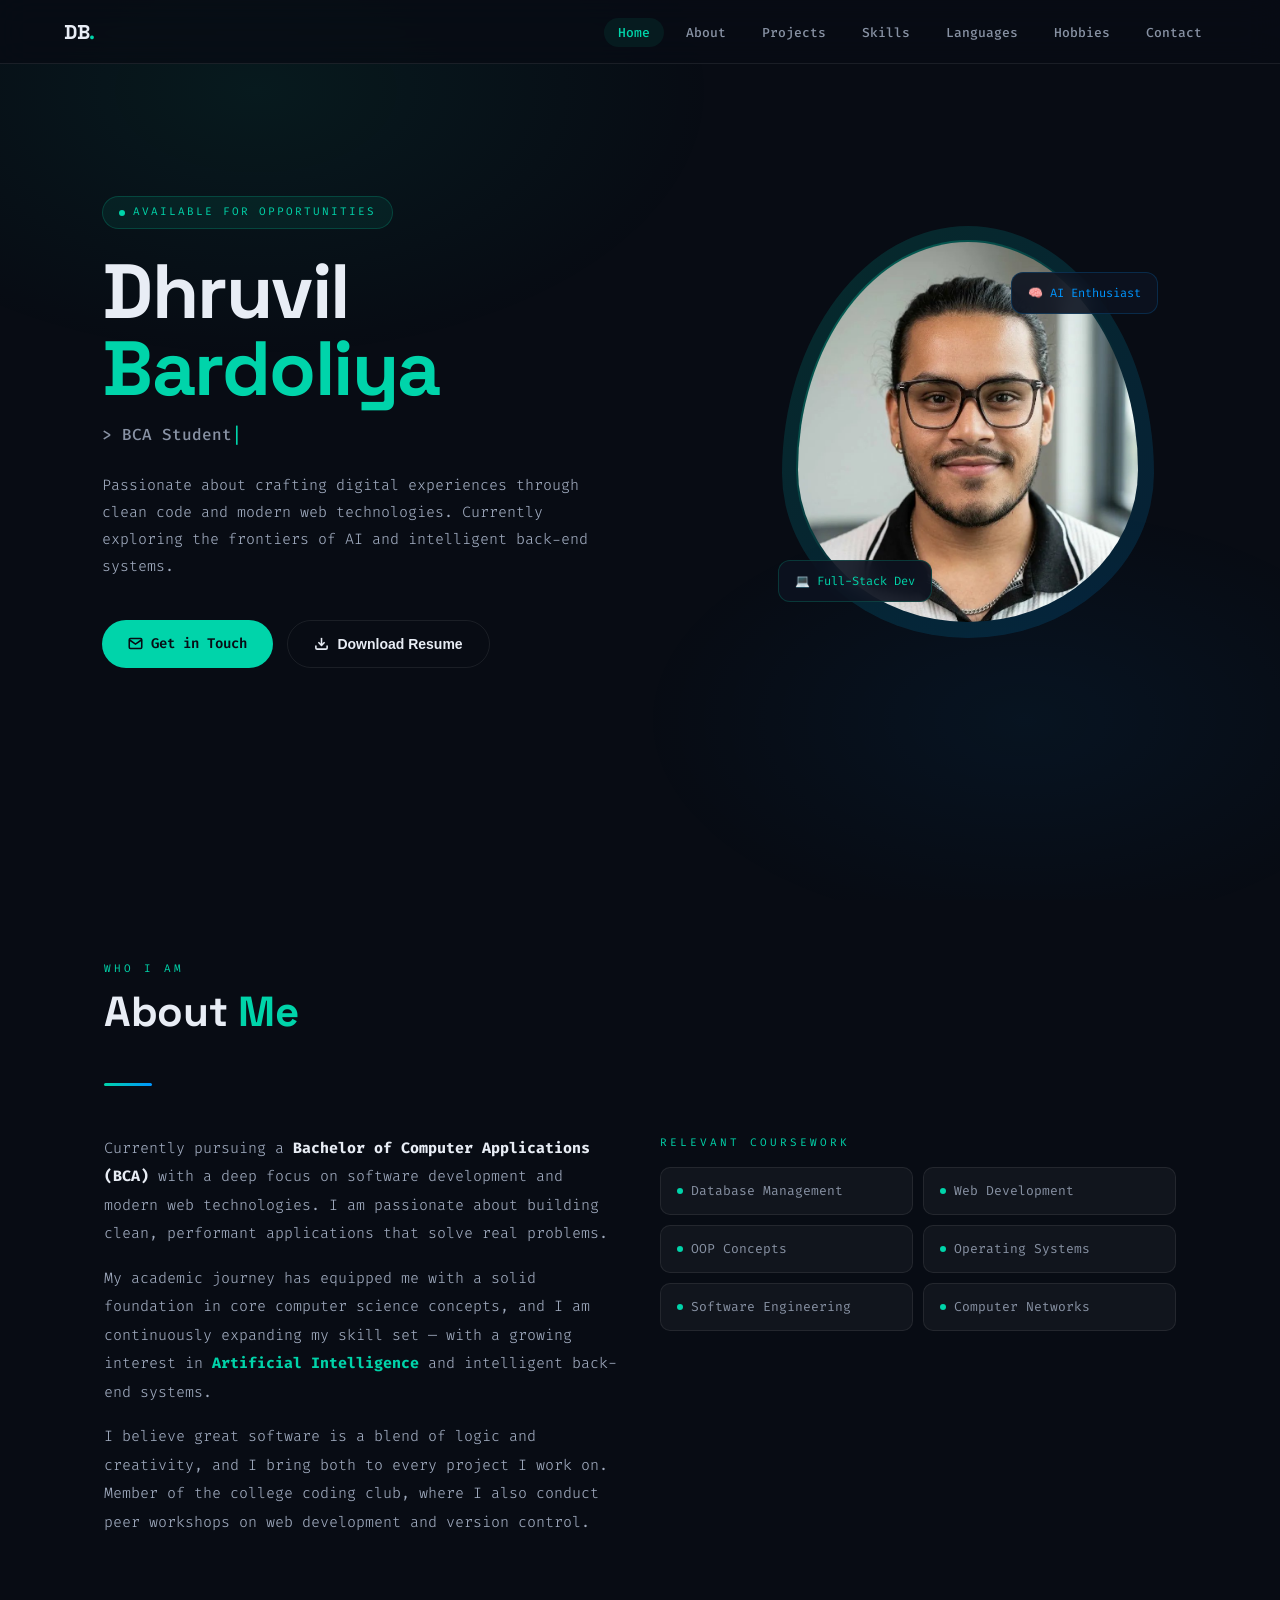
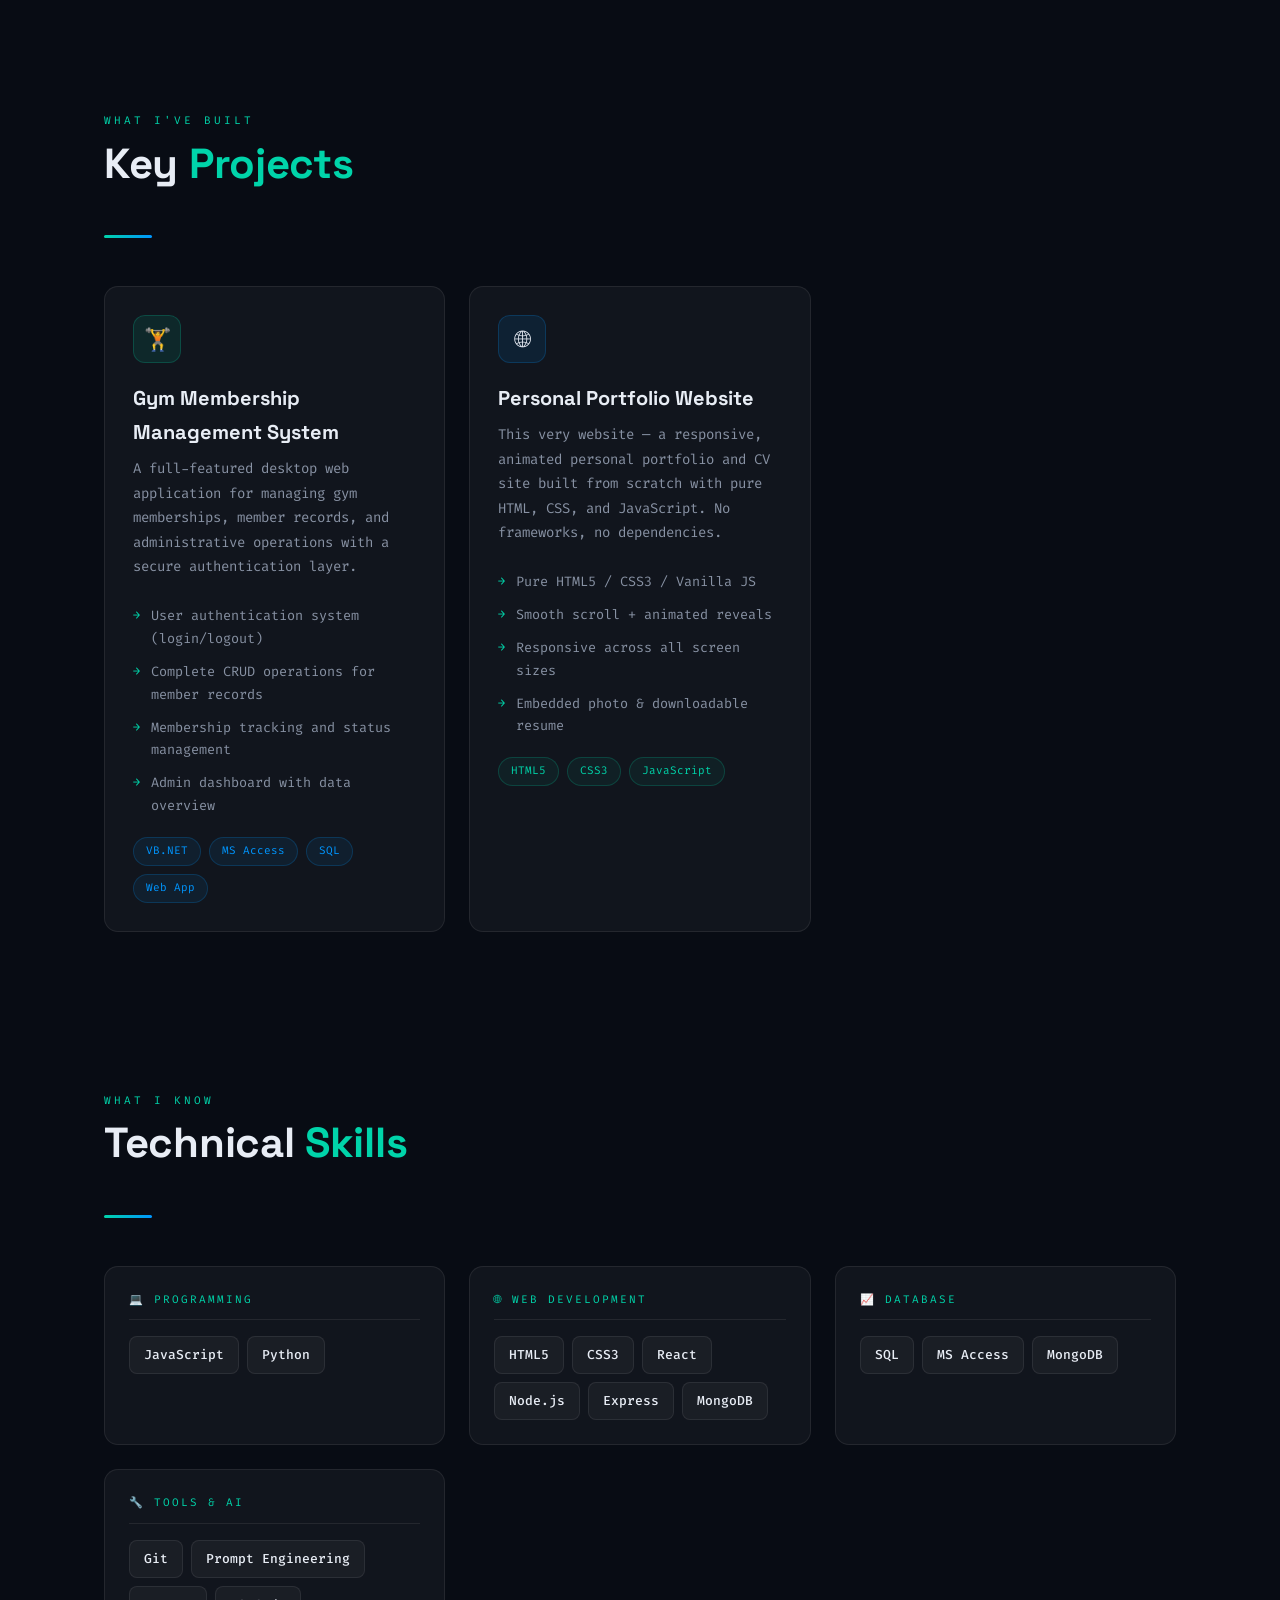
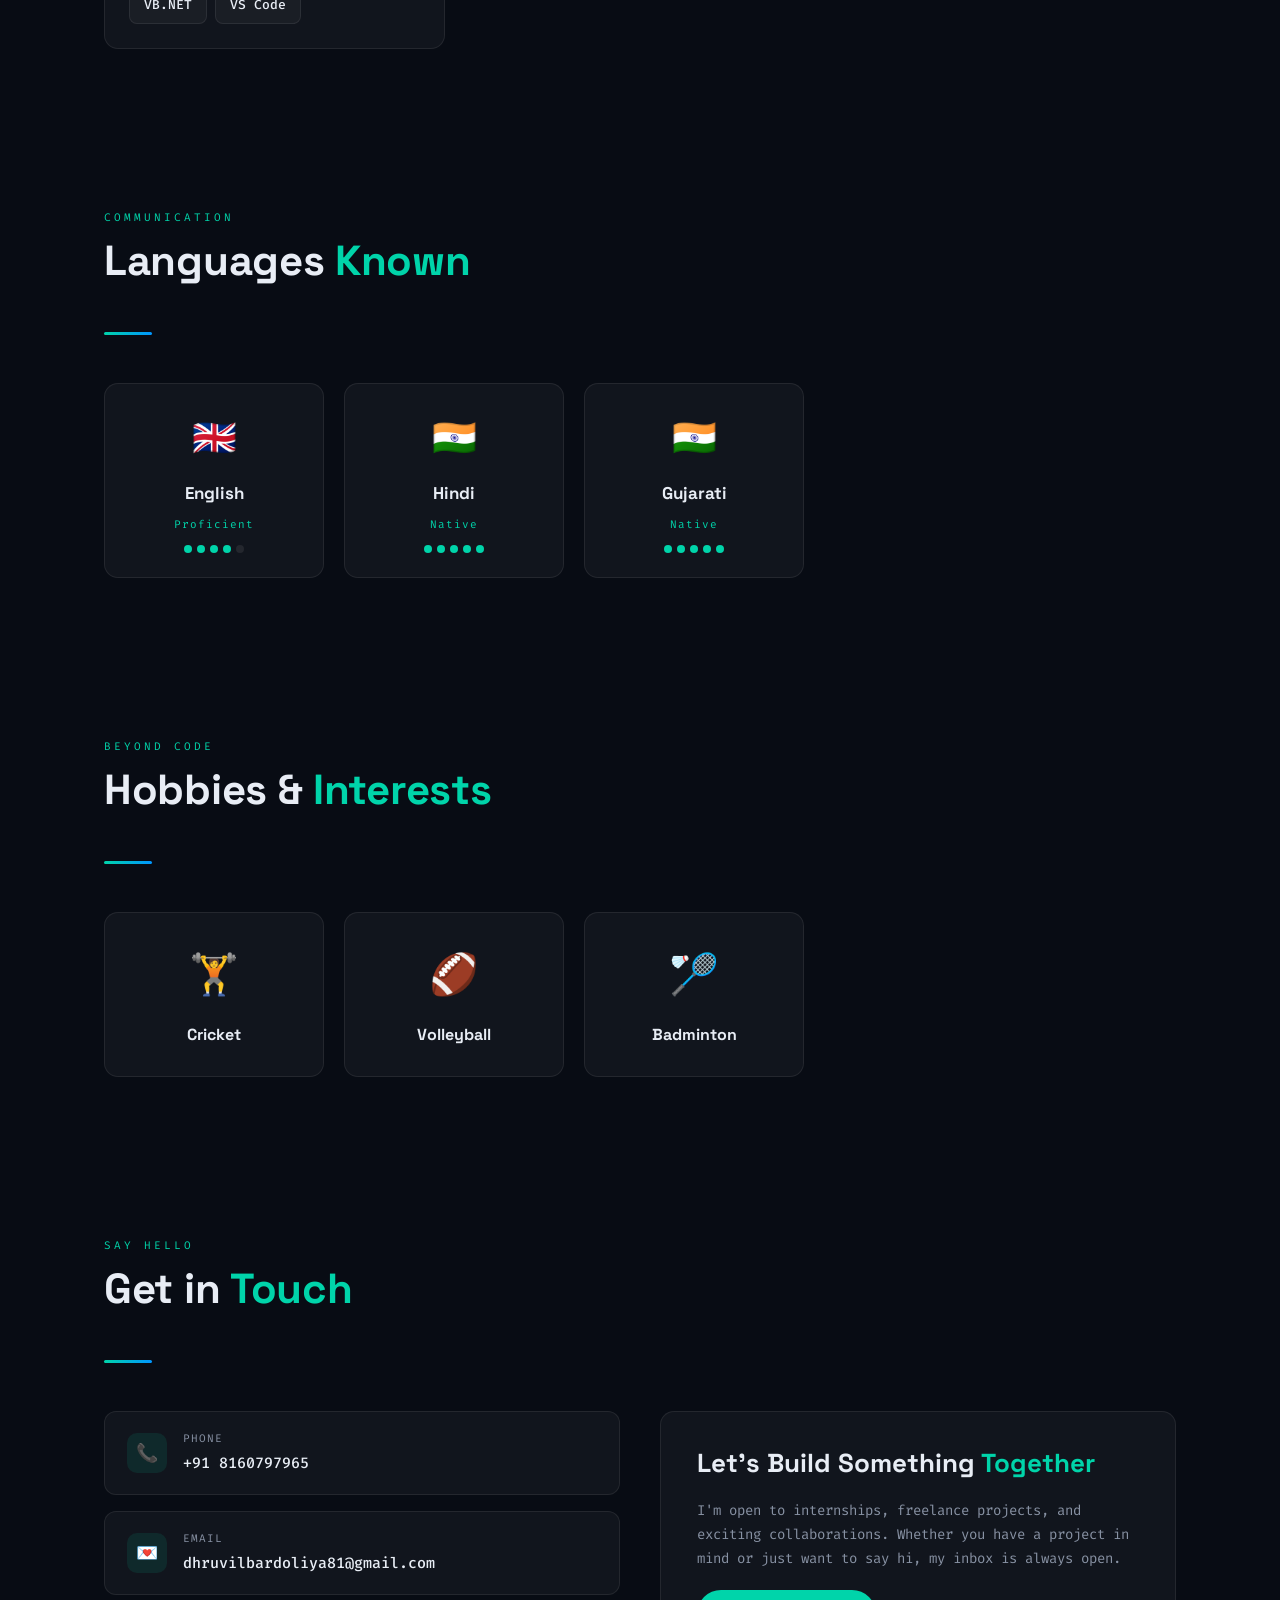
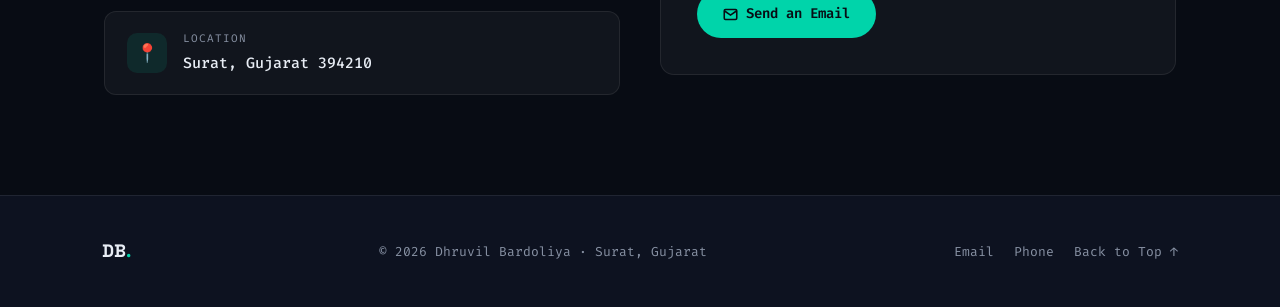
==== CV.html @ 67e05fea "Initial - resume" ====
<!DOCTYPE html>
<html lang="en">
<head>
  <meta charset="UTF-8">
  <meta name="viewport" content="width=device-width, initial-scale=1.0">
  <title>Dhruvil Bardoliya — Portfolio & CV</title>
  <meta name="description" content="Dhruvil Bardoliya — BCA Student, Aspiring Software Developer from Surat, Gujarat.">
  <link rel="preconnect" href="https://fonts.googleapis.com">
  <link href="https://fonts.googleapis.com/css2?family=Space+Grotesk:wght@400;500;600;700&family=Fira+Code:wght@300;400;500;600&display=swap" rel="stylesheet">
  <style>
/* ============================================================
   DHRUVIL BARDOLIYA — Portfolio CSS
   Theme: Dark Glassmorphism · Teal/Cyan accent
   ============================================================ */

@import url('https://fonts.googleapis.com/css2?family=Space+Grotesk:wght@400;500;600;700&family=Fira+Code:wght@300;400;500;600&display=swap');

/* ── RESET & VARIABLES ── */
*, *::before, *::after { box-sizing: border-box; margin: 0; padding: 0; }

:root {
  --bg:        #080c14;
  --bg2:       #0d1220;
  --surface:   rgba(255,255,255,0.04);
  --border:    rgba(255,255,255,0.08);
  --accent:    #00d4aa;
  --accent2:   #0096ff;
  --text:      #e8edf5;
  --muted:     #8892a4;
  --heading: 'Space Grotesk', sans-serif;
  --body:    'Fira Code', monospace;
  --mono:    'Fira Code', monospace;
  --radius:    14px;
  --glow:      0 0 40px rgba(0,212,170,0.15);
}

html { scroll-behavior: smooth; font-size: 16px; }

body {
  font-family: var(--body);
  background: var(--bg);
  color: var(--text);
  line-height: 1.7;
  overflow-x: hidden;
}

/* ── SCROLLBAR ── */
::-webkit-scrollbar { width: 5px; }
::-webkit-scrollbar-track { background: var(--bg); }
::-webkit-scrollbar-thumb { background: var(--accent); border-radius: 10px; }

/* ── BACKGROUND MESH ── */
body::before {
  content: '';
  position: fixed;
  inset: 0;
  background:
    radial-gradient(ellipse 60% 50% at 20% 10%, rgba(0,212,170,0.07) 0%, transparent 60%),
    radial-gradient(ellipse 50% 40% at 80% 80%, rgba(0,150,255,0.06) 0%, transparent 60%);
  pointer-events: none;
  z-index: 0;
}

/* ── NAV ── */
nav {
  position: fixed;
  top: 0; left: 0; right: 0;
  z-index: 100;
  padding: 0 5%;
  height: 64px;
  display: flex;
  align-items: center;
  justify-content: space-between;
  background: rgba(8,12,20,0.85);
  backdrop-filter: blur(16px);
  border-bottom: 1px solid var(--border);
  transition: background 0.3s;
}

.nav-logo {
  font-family: var(--heading);
  font-size: 20px;
  font-weight: 800;
  letter-spacing: -0.3px;
  color: var(--text);
}

.nav-logo span { color: var(--accent); }

.nav-links {
  display: flex;
  gap: 8px;
  list-style: none;
}

.nav-links a {
  font-size: 13px;
  font-weight: 500;
  color: var(--muted);
  text-decoration: none;
  padding: 6px 14px;
  border-radius: 100px;
  transition: all 0.2s;
  font-family: var(--mono);
}

.nav-links a:hover,
.nav-links a.active {
  color: var(--accent);
  background: rgba(0,212,170,0.08);
}

.hamburger {
  display: none;
  flex-direction: column;
  gap: 5px;
  cursor: pointer;
  padding: 4px;
}

.hamburger span {
  display: block;
  width: 22px; height: 2px;
  background: var(--text);
  border-radius: 2px;
  transition: all 0.3s;
}

/* ── SECTION BASE ── */
section {
  position: relative;
  z-index: 1;
  padding: 100px 5%;
  max-width: 1200px;
  margin: 0 auto;
}

section + section { padding-top: 60px; }

.section-label {
  font-family: var(--mono);
  font-size: 11px;
  letter-spacing: 3px;
  text-transform: uppercase;
  color: var(--accent);
  margin-bottom: 10px;
}

.section-title {
  font-family: var(--heading);
  font-size: clamp(28px, 4vw, 42px);
  font-weight: 800;
  line-height: 1.1;
  letter-spacing: -0.3px;
  margin-bottom: 48px;
  color: var(--text);
}

.section-title span { color: var(--accent); }

.divider {
  width: 48px; height: 3px;
  background: linear-gradient(90deg, var(--accent), var(--accent2));
  border-radius: 4px;
  margin: 16px 0 48px;
}

/* ── HERO ── */
#hero {
  min-height: 100vh;
  padding-top: 64px;
  display: flex;
  align-items: center;
  max-width: 100%;
  padding-left: 8%;
  padding-right: 8%;
}

.hero-inner {
  display: grid;
  grid-template-columns: 1fr 420px;
  gap: 80px;
  align-items: center;
  width: 100%;
  max-width: 1200px;
  margin: 0 auto;
}

.hero-badge {
  display: inline-flex;
  align-items: center;
  gap: 8px;
  font-family: var(--mono);
  font-size: 11px;
  letter-spacing: 2px;
  text-transform: uppercase;
  color: var(--accent);
  background: rgba(0,212,170,0.08);
  border: 1px solid rgba(0,212,170,0.2);
  border-radius: 100px;
  padding: 6px 16px;
  margin-bottom: 24px;
  opacity: 0;
  animation: fadeUp 0.6s ease 0.1s forwards;
}

.hero-badge::before {
  content: '';
  width: 6px; height: 6px;
  background: var(--accent);
  border-radius: 50%;
  animation: pulse 2s ease infinite;
}

@keyframes pulse {
  0%, 100% { opacity: 1; transform: scale(1); }
  50% { opacity: 0.5; transform: scale(1.3); }
}

.hero-name {
  font-family: var(--heading);
  font-size: clamp(44px, 6vw, 80px);
  font-weight: 800;
  line-height: 1.0;
  letter-spacing: -1.5px;
  color: var(--text);
  margin-bottom: 14px;
  opacity: 0;
  animation: fadeUp 0.6s ease 0.2s forwards;
}

.hero-name .accent { color: var(--accent); }

.hero-title {
  font-size: 16px;
  font-weight: 500;
  color: var(--muted);
  margin-bottom: 24px;
  font-family: var(--mono);
  opacity: 0;
  animation: fadeUp 0.6s ease 0.3s forwards;
}

.hero-desc {
  font-size: 15px;
  font-weight: 300;
  color: #a0abbf;
  max-width: 500px;
  line-height: 1.8;
  margin-bottom: 40px;
  opacity: 0;
  animation: fadeUp 0.6s ease 0.4s forwards;
}

.hero-btns {
  display: flex;
  flex-wrap: wrap;
  gap: 14px;
  opacity: 0;
  animation: fadeUp 0.6s ease 0.5s forwards;
}

.btn {
  display: inline-flex;
  align-items: center;
  gap: 8px;
  padding: 12px 26px;
  border-radius: 100px;
  font-size: 14px;
  font-weight: 600;
  text-decoration: none;
  transition: all 0.25s;
  cursor: pointer;
  border: none;
}

.btn-primary {
  background: var(--accent);
  color: #080c14;
}

.btn-primary:hover {
  background: #00f0c0;
  transform: translateY(-2px);
  box-shadow: 0 8px 30px rgba(0,212,170,0.3);
}

.btn-outline {
  background: transparent;
  color: var(--text);
  border: 1px solid var(--border);
}

.btn-outline:hover {
  border-color: var(--accent);
  color: var(--accent);
  transform: translateY(-2px);
}

/* HERO PHOTO */
.hero-photo-col {
  position: relative;
  display: flex;
  justify-content: center;
  opacity: 0;
  animation: fadeLeft 0.7s ease 0.3s forwards;
}

.hero-photo-wrap {
  position: relative;
  width: 340px; height: 380px;
}

.hero-photo-wrap::before {
  content: '';
  position: absolute;
  inset: -16px;
  border-radius: 50% 50% 50% 50% / 60% 60% 40% 40%;
  background: linear-gradient(135deg, var(--accent), var(--accent2));
  opacity: 0.15;
  animation: morphBlob 8s ease-in-out infinite;
}

.hero-photo-wrap::after {
  content: '';
  position: absolute;
  inset: -2px;
  border-radius: 50% 50% 50% 50% / 60% 60% 40% 40%;
  background: linear-gradient(135deg, var(--accent), transparent 60%);
  opacity: 0.4;
}

@keyframes morphBlob {
  0%, 100% { border-radius: 50% 50% 50% 50% / 60% 60% 40% 40%; }
  33%       { border-radius: 60% 40% 70% 30% / 50% 60% 40% 50%; }
  66%       { border-radius: 40% 60% 30% 70% / 40% 50% 60% 50%; }
}

.hero-photo {
  width: 100%; height: 100%;
  object-fit: cover;
  object-position: center top;
  border-radius: 50% 50% 50% 50% / 60% 60% 40% 40%;
  position: relative;
  z-index: 1;
  animation: morphBlob 8s ease-in-out infinite;
}

.hero-float-badge {
  position: absolute;
  background: rgba(13,18,32,0.9);
  border: 1px solid var(--border);
  backdrop-filter: blur(10px);
  border-radius: 12px;
  padding: 10px 16px;
  font-size: 12px;
  font-family: var(--mono);
  white-space: nowrap;
  z-index: 10;
}

.hero-float-badge.b1 { bottom: 20px; left: -20px; color: var(--accent); border-color: rgba(0,212,170,0.2); }
.hero-float-badge.b2 { top: 30px; right: -20px; color: var(--accent2); border-color: rgba(0,150,255,0.2); }

/* ── ABOUT ── */
.about-grid {
  display: grid;
  grid-template-columns: 1fr 1fr;
  gap: 40px;
  align-items: start;
}

.about-text p {
  font-size: 15px;
  font-weight: 300;
  color: #a0abbf;
  line-height: 1.9;
  margin-bottom: 16px;
}

.coursework-grid {
  display: grid;
  grid-template-columns: 1fr 1fr;
  gap: 10px;
}

.course-item {
  background: var(--surface);
  border: 1px solid var(--border);
  border-radius: 10px;
  padding: 12px 16px;
  font-size: 13px;
  color: var(--muted);
  display: flex;
  align-items: center;
  gap: 8px;
  transition: all 0.2s;
}

.course-item:hover {
  border-color: rgba(0,212,170,0.3);
  color: var(--text);
  background: rgba(0,212,170,0.05);
}

.course-item .dot {
  width: 6px; height: 6px;
  background: var(--accent);
  border-radius: 50%;
  flex-shrink: 0;
}

/* ── PROJECTS ── */
.projects-grid {
  display: grid;
  grid-template-columns: repeat(auto-fill, minmax(320px, 1fr));
  gap: 24px;
}

.project-card {
  background: var(--surface);
  border: 1px solid var(--border);
  border-radius: var(--radius);
  padding: 28px;
  transition: all 0.3s;
  position: relative;
  overflow: hidden;
}

.project-card::before {
  content: '';
  position: absolute;
  top: 0; left: 0; right: 0;
  height: 2px;
  background: linear-gradient(90deg, var(--accent), var(--accent2));
  transform: scaleX(0);
  transform-origin: left;
  transition: transform 0.3s;
}

.project-card:hover {
  transform: translateY(-4px);
  border-color: rgba(0,212,170,0.2);
  box-shadow: 0 20px 60px rgba(0,0,0,0.3), var(--glow);
}

.project-card:hover::before { transform: scaleX(1); }

.project-icon {
  width: 48px; height: 48px;
  border-radius: 12px;
  background: rgba(0,212,170,0.1);
  border: 1px solid rgba(0,212,170,0.2);
  display: flex; align-items: center; justify-content: center;
  font-size: 22px;
  margin-bottom: 18px;
}

.project-title {
  font-family: var(--heading);
  font-size: 20px;
  font-weight: 700;
  color: var(--text);
  margin-bottom: 8px;
}

.project-desc {
  font-size: 14px;
  color: var(--muted);
  line-height: 1.75;
  margin-bottom: 20px;
}

.project-tags {
  display: flex;
  flex-wrap: wrap;
  gap: 8px;
}

.tag {
  font-family: var(--mono);
  font-size: 11px;
  padding: 4px 12px;
  border-radius: 100px;
  background: rgba(0,150,255,0.08);
  border: 1px solid rgba(0,150,255,0.2);
  color: var(--accent2);
}

.project-features {
  margin: 14px 0;
  list-style: none;
}

.project-features li {
  font-size: 13.5px;
  color: var(--muted);
  padding: 5px 0 5px 18px;
  position: relative;
}

.project-features li::before {
  content: '→';
  position: absolute;
  left: 0;
  color: var(--accent);
  font-family: var(--mono);
  font-size: 12px;
}

/* ── SKILLS ── */
.skills-categories {
  display: grid;
  grid-template-columns: repeat(auto-fill, minmax(260px, 1fr));
  gap: 24px;
}

.skill-cat {
  background: var(--surface);
  border: 1px solid var(--border);
  border-radius: var(--radius);
  padding: 24px;
  transition: all 0.3s;
}

.skill-cat:hover {
  border-color: rgba(0,212,170,0.25);
  box-shadow: var(--glow);
}

.skill-cat-title {
  font-family: var(--mono);
  font-size: 11px;
  letter-spacing: 2px;
  text-transform: uppercase;
  color: var(--accent);
  margin-bottom: 16px;
  padding-bottom: 10px;
  border-bottom: 1px solid var(--border);
}

.skill-badges {
  display: flex;
  flex-wrap: wrap;
  gap: 8px;
}

.skill-badge {
  font-size: 13px;
  font-weight: 500;
  padding: 7px 14px;
  border-radius: 8px;
  background: rgba(255,255,255,0.04);
  border: 1px solid var(--border);
  color: var(--text);
  transition: all 0.2s;
  cursor: default;
}

.skill-badge:hover {
  background: rgba(0,212,170,0.1);
  border-color: rgba(0,212,170,0.3);
  color: var(--accent);
  transform: translateY(-2px);
}

/* ── LANGUAGES ── */
.langs-grid {
  display: grid;
  grid-template-columns: repeat(3, 1fr);
  gap: 20px;
  max-width: 700px;
}

.lang-card {
  background: var(--surface);
  border: 1px solid var(--border);
  border-radius: var(--radius);
  padding: 24px;
  text-align: center;
  transition: all 0.3s;
}

.lang-card:hover {
  border-color: rgba(0,212,170,0.3);
  transform: translateY(-4px);
  box-shadow: var(--glow);
}

.lang-flag { font-size: 36px; margin-bottom: 10px; }

.lang-name {
  font-family: var(--heading);
  font-size: 17px;
  font-weight: 700;
  margin-bottom: 8px;
}

.lang-level {
  font-family: var(--mono);
  font-size: 11px;
  color: var(--accent);
  letter-spacing: 1px;
}

.lang-dots {
  display: flex;
  justify-content: center;
  gap: 5px;
  margin-top: 10px;
}

.ldot {
  width: 8px; height: 8px;
  border-radius: 50%;
  background: var(--border);
}

.ldot.filled { background: var(--accent); }

/* ── HOBBIES ── */
.hobbies-grid {
  display: grid;
  grid-template-columns: repeat(3, 1fr);
  gap: 20px;
  max-width: 700px;
}

.hobby-card {
  background: var(--surface);
  border: 1px solid var(--border);
  border-radius: var(--radius);
  padding: 28px 20px;
  text-align: center;
  transition: all 0.3s;
  cursor: default;
}

.hobby-card:hover {
  border-color: rgba(0,212,170,0.3);
  transform: translateY(-5px) scale(1.02);
  box-shadow: var(--glow);
}

.hobby-icon { font-size: 40px; margin-bottom: 12px; display: block; }

.hobby-name {
  font-family: var(--heading);
  font-size: 16px;
  font-weight: 700;
}

/* ── CONTACT ── */
.contact-grid {
  display: grid;
  grid-template-columns: 1fr 1fr;
  gap: 40px;
  align-items: start;
}

.contact-info-list { list-style: none; display: flex; flex-direction: column; gap: 16px; }

.contact-info-item {
  display: flex;
  align-items: center;
  gap: 16px;
  background: var(--surface);
  border: 1px solid var(--border);
  border-radius: 12px;
  padding: 18px 22px;
  transition: all 0.2s;
}

.contact-info-item:hover {
  border-color: rgba(0,212,170,0.3);
  background: rgba(0,212,170,0.04);
}

.contact-icon {
  width: 40px; height: 40px;
  background: rgba(0,212,170,0.1);
  border-radius: 10px;
  display: flex; align-items: center; justify-content: center;
  font-size: 18px;
  flex-shrink: 0;
}

.contact-label { font-size: 11px; font-family: var(--mono); color: var(--muted); text-transform: uppercase; letter-spacing: 1px; }
.contact-val { font-size: 15px; font-weight: 500; color: var(--text); margin-top: 2px; }

.contact-cta {
  background: var(--surface);
  border: 1px solid var(--border);
  border-radius: var(--radius);
  padding: 36px;
  display: flex;
  flex-direction: column;
  align-items: flex-start;
  gap: 20px;
}

.contact-cta h3 {
  font-family: var(--heading);
  font-size: 26px;
  font-weight: 800;
  line-height: 1.2;
}

.contact-cta h3 span { color: var(--accent); }
.contact-cta p { font-size: 14px; color: var(--muted); line-height: 1.7; }

/* ── FOOTER ── */
footer {
  background: var(--bg2);
  border-top: 1px solid var(--border);
  padding: 40px 8%;
  display: flex;
  align-items: center;
  justify-content: space-between;
  flex-wrap: wrap;
  gap: 20px;
  position: relative;
  z-index: 1;
}

.footer-logo {
  font-family: var(--heading);
  font-size: 18px;
  font-weight: 800;
}

.footer-logo span { color: var(--accent); }

.footer-copy {
  font-size: 13px;
  color: var(--muted);
  font-family: var(--mono);
}

.footer-links { display: flex; gap: 20px; }

.footer-links a {
  font-size: 13px;
  color: var(--muted);
  text-decoration: none;
  transition: color 0.2s;
}

.footer-links a:hover { color: var(--accent); }

/* ── ANIMATIONS ── */
@keyframes fadeUp {
  from { opacity: 0; transform: translateY(20px); }
  to   { opacity: 1; transform: translateY(0); }
}

@keyframes fadeLeft {
  from { opacity: 0; transform: translateX(30px); }
  to   { opacity: 1; transform: translateX(0); }
}

.reveal {
  opacity: 0;
  transform: translateY(24px);
  transition: opacity 0.6s ease, transform 0.6s ease;
}

.reveal.visible {
  opacity: 1;
  transform: translateY(0);
}

/* ── MOBILE NAV ── */
@media (max-width: 900px) {
  nav { padding: 0 5%; }
  .nav-links {
    position: fixed;
    top: 64px; left: 0; right: 0;
    flex-direction: column;
    background: rgba(8,12,20,0.97);
    backdrop-filter: blur(16px);
    padding: 24px;
    gap: 6px;
    display: none;
    border-bottom: 1px solid var(--border);
  }
  .nav-links.open { display: flex; }
  .hamburger { display: flex; }
  .hero-inner { grid-template-columns: 1fr; text-align: center; }
  .hero-photo-col { order: -1; }
  .hero-photo-wrap { width: 240px; height: 270px; margin: 0 auto; }
  .hero-desc { margin: 0 auto 30px; }
  .hero-btns { justify-content: center; }
  .about-grid { grid-template-columns: 1fr; }
  .contact-grid { grid-template-columns: 1fr; }
  .langs-grid { grid-template-columns: 1fr 1fr 1fr; }
  .hobbies-grid { grid-template-columns: 1fr 1fr 1fr; }
}

@media (max-width: 600px) {
  section { padding: 80px 5% 40px; }
  .langs-grid, .hobbies-grid { grid-template-columns: 1fr 1fr; }
  .coursework-grid { grid-template-columns: 1fr; }
  footer { flex-direction: column; align-items: center; text-align: center; }
}

</style>
</head>
<body>

<!-- ════════════════════ NAV ════════════════════ -->
<nav>
  <div class="nav-logo">DB<span>.</span></div>
  <ul class="nav-links">
    <li><a href="#hero">Home</a></li>
    <li><a href="#about">About</a></li>
    <li><a href="#projects">Projects</a></li>
    <li><a href="#skills">Skills</a></li>
    <li><a href="#languages">Languages</a></li>
    <li><a href="#hobbies">Hobbies</a></li>
    <li><a href="#contact">Contact</a></li>
  </ul>
  <div class="hamburger">
    <span></span><span></span><span></span>
  </div>
</nav>

<!-- ════════════════════ HERO ════════════════════ -->
<section id="hero">
  <div class="hero-inner">
    <div class="hero-text-col">
      <div class="hero-badge">Available for Opportunities</div>
      <h1 class="hero-name">Dhruvil<br><span class="accent">Bardoliya</span></h1>
      <p class="hero-title">&gt; <span id="typed-title">BCA Student</span><span style="color:var(--accent);animation:pulse 1s ease infinite;">|</span></p>
      <p class="hero-desc">
        Passionate about crafting digital experiences through clean code and modern web technologies.
        Currently exploring the frontiers of AI and intelligent back-end systems.
      </p>
      <div class="hero-btns">
        <a href="#contact" class="btn btn-primary">
          <svg width="15" height="15" fill="none" stroke="currentColor" stroke-width="2.5" viewBox="0 0 24 24"><path d="M4 4h16c1.1 0 2 .9 2 2v12c0 1.1-.9 2-2 2H4c-1.1 0-2-.9-2-2V6c0-1.1.9-2 2-2z"/><polyline points="22,6 12,13 2,6"/></svg>
          Get in Touch
        </a>
        <button class="btn btn-outline" id="download-btn">
          <svg width="15" height="15" fill="none" stroke="currentColor" stroke-width="2.5" viewBox="0 0 24 24"><path d="M21 15v4a2 2 0 01-2 2H5a2 2 0 01-2-2v-4"/><polyline points="7,10 12,15 17,10"/><line x1="12" y1="15" x2="12" y2="3"/></svg>
          Download Resume
        </button>
      </div>
    </div>
    <div class="hero-photo-col">
      <div class="hero-photo-wrap">
        <img class="hero-photo" src="[data-uri]" alt="Dhruvil Bardoliya">
        <div class="hero-float-badge b1">&#128187; Full-Stack Dev</div>
        <div class="hero-float-badge b2">&#129504; AI Enthusiast</div>
      </div>
    </div>
  </div>
</section>

<!-- ════════════════════ ABOUT ════════════════════ -->
<section id="about">
  <p class="section-label">Who I Am</p>
  <h2 class="section-title">About <span>Me</span></h2>
  <div class="divider"></div>
  <div class="about-grid">
    <div class="about-text reveal">
      <p>
        Currently pursuing a <strong style="color:var(--text)">Bachelor of Computer Applications (BCA)</strong> with a deep focus on software development and modern web technologies. I am passionate about building clean, performant applications that solve real problems.
      </p>
      <p>
        My academic journey has equipped me with a solid foundation in core computer science concepts, and I am continuously expanding my skill set — with a growing interest in <strong style="color:var(--accent)">Artificial Intelligence</strong> and intelligent back-end systems.
      </p>
      <p>
        I believe great software is a blend of logic and creativity, and I bring both to every project I work on. Member of the college coding club, where I also conduct peer workshops on web development and version control.
      </p>
    </div>
    <div class="reveal" data-delay="100">
      <p class="section-label" style="margin-bottom:14px;">Relevant Coursework</p>
      <div class="coursework-grid">
        <div class="course-item"><span class="dot"></span>Database Management</div>
        <div class="course-item"><span class="dot"></span>Web Development</div>
        <div class="course-item"><span class="dot"></span>OOP Concepts</div>
        <div class="course-item"><span class="dot"></span>Operating Systems</div>
        <div class="course-item"><span class="dot"></span>Software Engineering</div>
        <div class="course-item"><span class="dot"></span>Computer Networks</div>
      </div>
    </div>
  </div>
</section>

<!-- ════════════════════ PROJECTS ════════════════════ -->
<section id="projects">
  <p class="section-label">What I've Built</p>
  <h2 class="section-title">Key <span>Projects</span></h2>
  <div class="divider"></div>
  <div class="projects-grid">

    <div class="project-card reveal">
      <div class="project-icon">&#127947;</div>
      <h3 class="project-title">Gym Membership Management System</h3>
      <p class="project-desc">A full-featured desktop web application for managing gym memberships, member records, and administrative operations with a secure authentication layer.</p>
      <ul class="project-features">
        <li>User authentication system (login/logout)</li>
        <li>Complete CRUD operations for member records</li>
        <li>Membership tracking and status management</li>
        <li>Admin dashboard with data overview</li>
      </ul>
      <div class="project-tags">
        <span class="tag">VB.NET</span>
        <span class="tag">MS Access</span>
        <span class="tag">SQL</span>
        <span class="tag">Web App</span>
      </div>
    </div>

    <div class="project-card reveal" data-delay="100">
      <div class="project-icon" style="background:rgba(0,150,255,0.1);border-color:rgba(0,150,255,0.2)">&#127760;</div>
      <h3 class="project-title">Personal Portfolio Website</h3>
      <p class="project-desc">This very website — a responsive, animated personal portfolio and CV site built from scratch with pure HTML, CSS, and JavaScript. No frameworks, no dependencies.</p>
      <ul class="project-features">
        <li>Pure HTML5 / CSS3 / Vanilla JS</li>
        <li>Smooth scroll + animated reveals</li>
        <li>Responsive across all screen sizes</li>
        <li>Embedded photo & downloadable resume</li>
      </ul>
      <div class="project-tags">
        <span class="tag" style="color:var(--accent);border-color:rgba(0,212,170,0.2);background:rgba(0,212,170,0.06)">HTML5</span>
        <span class="tag" style="color:var(--accent);border-color:rgba(0,212,170,0.2);background:rgba(0,212,170,0.06)">CSS3</span>
        <span class="tag" style="color:var(--accent);border-color:rgba(0,212,170,0.2);background:rgba(0,212,170,0.06)">JavaScript</span>
      </div>
    </div>

  </div>
</section>

<!-- ════════════════════ SKILLS ════════════════════ -->
<section id="skills">
  <p class="section-label">What I Know</p>
  <h2 class="section-title">Technical <span>Skills</span></h2>
  <div class="divider"></div>
  <div class="skills-categories">

    <div class="skill-cat reveal">
      <p class="skill-cat-title">&#128187; Programming</p>
      <div class="skill-badges">
        <span class="skill-badge">JavaScript</span>
        <span class="skill-badge">Python</span>
      </div>
    </div>

    <div class="skill-cat reveal" data-delay="80">
      <p class="skill-cat-title">&#127760; Web Development</p>
      <div class="skill-badges">
        <span class="skill-badge">HTML5</span>
        <span class="skill-badge">CSS3</span>
        <span class="skill-badge">React</span>
        <span class="skill-badge">Node.js</span>
        <span class="skill-badge">Express</span>
        <span class="skill-badge">MongoDB</span>
      </div>
    </div>

    <div class="skill-cat reveal" data-delay="160">
      <p class="skill-cat-title">&#128200; Database</p>
      <div class="skill-badges">
        <span class="skill-badge">SQL</span>
        <span class="skill-badge">MS Access</span>
        <span class="skill-badge">MongoDB</span>
      </div>
    </div>

    <div class="skill-cat reveal" data-delay="240">
      <p class="skill-cat-title">&#128295; Tools & AI</p>
      <div class="skill-badges">
        <span class="skill-badge">Git</span>
        <span class="skill-badge">Prompt Engineering</span>
        <span class="skill-badge">VB.NET</span>
        <span class="skill-badge">VS Code</span>
      </div>
    </div>

  </div>
</section>

<!-- ════════════════════ LANGUAGES ════════════════════ -->
<section id="languages">
  <p class="section-label">Communication</p>
  <h2 class="section-title">Languages <span>Known</span></h2>
  <div class="divider"></div>
  <div class="langs-grid">
    <div class="lang-card reveal">
      <div class="lang-flag">&#127468;&#127463;</div>
      <p class="lang-name">English</p>
      <p class="lang-level">Proficient</p>
      <div class="lang-dots">
        <div class="ldot filled"></div>
        <div class="ldot filled"></div>
        <div class="ldot filled"></div>
        <div class="ldot filled"></div>
        <div class="ldot"></div>
      </div>
    </div>
    <div class="lang-card reveal" data-delay="80">
      <div class="lang-flag">&#127470;&#127475;</div>
      <p class="lang-name">Hindi</p>
      <p class="lang-level">Native</p>
      <div class="lang-dots">
        <div class="ldot filled"></div>
        <div class="ldot filled"></div>
        <div class="ldot filled"></div>
        <div class="ldot filled"></div>
        <div class="ldot filled"></div>
      </div>
    </div>
    <div class="lang-card reveal" data-delay="160">
      <div class="lang-flag">&#127470;&#127475;</div>
      <p class="lang-name">Gujarati</p>
      <p class="lang-level">Native</p>
      <div class="lang-dots">
        <div class="ldot filled"></div>
        <div class="ldot filled"></div>
        <div class="ldot filled"></div>
        <div class="ldot filled"></div>
        <div class="ldot filled"></div>
      </div>
    </div>
  </div>
</section>

<!-- ════════════════════ HOBBIES ════════════════════ -->
<section id="hobbies">
  <p class="section-label">Beyond Code</p>
  <h2 class="section-title">Hobbies &amp; <span>Interests</span></h2>
  <div class="divider"></div>
  <div class="hobbies-grid">
    <div class="hobby-card reveal">
      <span class="hobby-icon">&#127947;&#65039;</span>
      <p class="hobby-name">Cricket</p>
    </div>
    <div class="hobby-card reveal" data-delay="80">
      <span class="hobby-icon">&#127944;</span>
      <p class="hobby-name">Volleyball</p>
    </div>
    <div class="hobby-card reveal" data-delay="160">
      <span class="hobby-icon">&#127992;</span>
      <p class="hobby-name">Badminton</p>
    </div>
  </div>
</section>

<!-- ════════════════════ CONTACT ════════════════════ -->
<section id="contact">
  <p class="section-label">Say Hello</p>
  <h2 class="section-title">Get in <span>Touch</span></h2>
  <div class="divider"></div>
  <div class="contact-grid">
    <ul class="contact-info-list reveal">
      <li class="contact-info-item">
        <div class="contact-icon">&#128222;</div>
        <div>
          <p class="contact-label">Phone</p>
          <p class="contact-val">+91 8160797965</p>
        </div>
      </li>
      <li class="contact-info-item">
        <div class="contact-icon">&#128140;</div>
        <div>
          <p class="contact-label">Email</p>
          <p class="contact-val">dhruvilbardoliya81@gmail.com</p>
        </div>
      </li>
      <li class="contact-info-item">
        <div class="contact-icon">&#128205;</div>
        <div>
          <p class="contact-label">Location</p>
          <p class="contact-val">Surat, Gujarat 394210</p>
        </div>
      </li>
    </ul>
    <div class="contact-cta reveal" data-delay="150">
      <h3>Let's Build Something <span>Together</span></h3>
      <p>I'm open to internships, freelance projects, and exciting collaborations. Whether you have a project in mind or just want to say hi, my inbox is always open.</p>
      <a href="mailto:dhruvilbardoliya81@gmail.com" class="btn btn-primary">
        <svg width="15" height="15" fill="none" stroke="currentColor" stroke-width="2.5" viewBox="0 0 24 24"><path d="M4 4h16c1.1 0 2 .9 2 2v12c0 1.1-.9 2-2 2H4c-1.1 0-2-.9-2-2V6c0-1.1.9-2 2-2z"/><polyline points="22,6 12,13 2,6"/></svg>
        Send an Email
      </a>
    </div>
  </div>
</section>

<!-- ════════════════════ FOOTER ════════════════════ -->
<footer>
  <div class="footer-logo">DB<span>.</span></div>
  <p class="footer-copy">&#169; 2026 Dhruvil Bardoliya &middot; Surat, Gujarat</p>
  <div class="footer-links">
    <a href="mailto:dhruvilbardoliya81@gmail.com">Email</a>
    <a href="tel:+918160797965">Phone</a>
    <a href="#hero">Back to Top &#8593;</a>
  </div>
</footer>

<script>
/* ============================================================
   DHRUVIL BARDOLIYA — Portfolio JavaScript
   ============================================================ */

// ── SMOOTH NAV HIGHLIGHTING ──
const sections = document.querySelectorAll('section[id]');
const navLinks = document.querySelectorAll('.nav-links a');

function updateActiveNav() {
  const scrollY = window.scrollY;
  sections.forEach(section => {
    const top = section.offsetTop - 100;
    const bottom = top + section.offsetHeight;
    const id = section.getAttribute('id');
    const link = document.querySelector(`.nav-links a[href="#${id}"]`);
    if (link) {
      if (scrollY >= top && scrollY < bottom) {
        navLinks.forEach(l => l.classList.remove('active'));
        link.classList.add('active');
      }
    }
  });
}

window.addEventListener('scroll', updateActiveNav);

// ── SCROLL REVEAL ──
const revealEls = document.querySelectorAll('.reveal');

const revealObserver = new IntersectionObserver((entries) => {
  entries.forEach((entry, i) => {
    if (entry.isIntersecting) {
      // Stagger children if parent has data-stagger
      const el = entry.target;
      const delay = el.dataset.delay || 0;
      setTimeout(() => {
        el.classList.add('visible');
      }, delay);
      revealObserver.unobserve(el);
    }
  });
}, { threshold: 0.1 });

revealEls.forEach((el, i) => {
  revealObserver.observe(el);
});

// ── HAMBURGER MENU ──
const hamburger = document.querySelector('.hamburger');
const navMenu   = document.querySelector('.nav-links');

hamburger.addEventListener('click', () => {
  navMenu.classList.toggle('open');
  hamburger.classList.toggle('active');
});

// Close on link click
navMenu.querySelectorAll('a').forEach(a => {
  a.addEventListener('click', () => {
    navMenu.classList.remove('open');
    hamburger.classList.remove('active');
  });
});

// ── TYPED TITLE EFFECT ──
const typedEl = document.getElementById('typed-title');
if (typedEl) {
  const phrases = [
    'BCA Student',
    'Aspiring Developer',
    'Web Enthusiast',
    'AI Explorer',
  ];
  let phraseIdx = 0;
  let charIdx   = 0;
  let deleting  = false;

  function typeLoop() {
    const current = phrases[phraseIdx];
    if (!deleting) {
      typedEl.textContent = current.slice(0, charIdx + 1);
      charIdx++;
      if (charIdx === current.length) {
        deleting = true;
        setTimeout(typeLoop, 1800);
        return;
      }
    } else {
      typedEl.textContent = current.slice(0, charIdx - 1);
      charIdx--;
      if (charIdx === 0) {
        deleting = false;
        phraseIdx = (phraseIdx + 1) % phrases.length;
      }
    }
    setTimeout(typeLoop, deleting ? 60 : 90);
  }
  setTimeout(typeLoop, 1200);
}

// ── NAV BACKGROUND on SCROLL ──
const nav = document.querySelector('nav');
window.addEventListener('scroll', () => {
  nav.style.background = window.scrollY > 40
    ? 'rgba(8,12,20,0.95)'
    : 'rgba(8,12,20,0.85)';
});

// ── DOWNLOAD RESUME ──
document.getElementById('download-btn').addEventListener('click', () => {
  // Creates a simple text resume for download
  const resume = `DHRUVIL BARDOLIYA
BCA Student | Aspiring Software Developer
==========================================

CONTACT
Phone   : +91 8160797965
Email   : dhruvilbardoliya81@gmail.com
Address : Surat, Gujarat 394210

EDUCATION
Bachelor of Computer Applications (BCA)
Focus: Software Development & Web Technologies
Coursework: DBMS, Web Development, OOP, OS, Software Engineering

PROJECTS
Gym Membership Management System
  - Platform : Web Application (VB.Net + MS Access)
  - Features : Authentication, CRUD Operations, Member Tracking

TECHNICAL SKILLS
  Programming   : JavaScript, Python
  Web Dev       : HTML, CSS3, React, Node.js, Express, MongoDB
  Database      : SQL, MS Access
  Tools         : Git, Prompt Engineering

LANGUAGES
  English, Hindi, Gujarati

HOBBIES
  Cricket, Volleyball, Badminton

ACTIVITIES
  - Member of college coding club
  - Conducted peer workshops on web development and version control
  - Continuously learning AI and intelligent back-end systems
`;

  const blob = new Blob([resume], { type: 'text/plain' });
  const url  = URL.createObjectURL(blob);
  const a    = document.createElement('a');
  a.href     = url;
  a.download = 'Dhruvil_Bardoliya_Resume.txt';
  a.click();
  URL.revokeObjectURL(url);
});

// ── STAGGER reveal items with delay ──
document.querySelectorAll('[data-stagger]').forEach(parent => {
  Array.from(parent.children).forEach((child, i) => {
    child.classList.add('reveal');
    child.dataset.delay = i * 80;
    revealObserver.observe(child);
  });
});

</script>
</body>
</html>
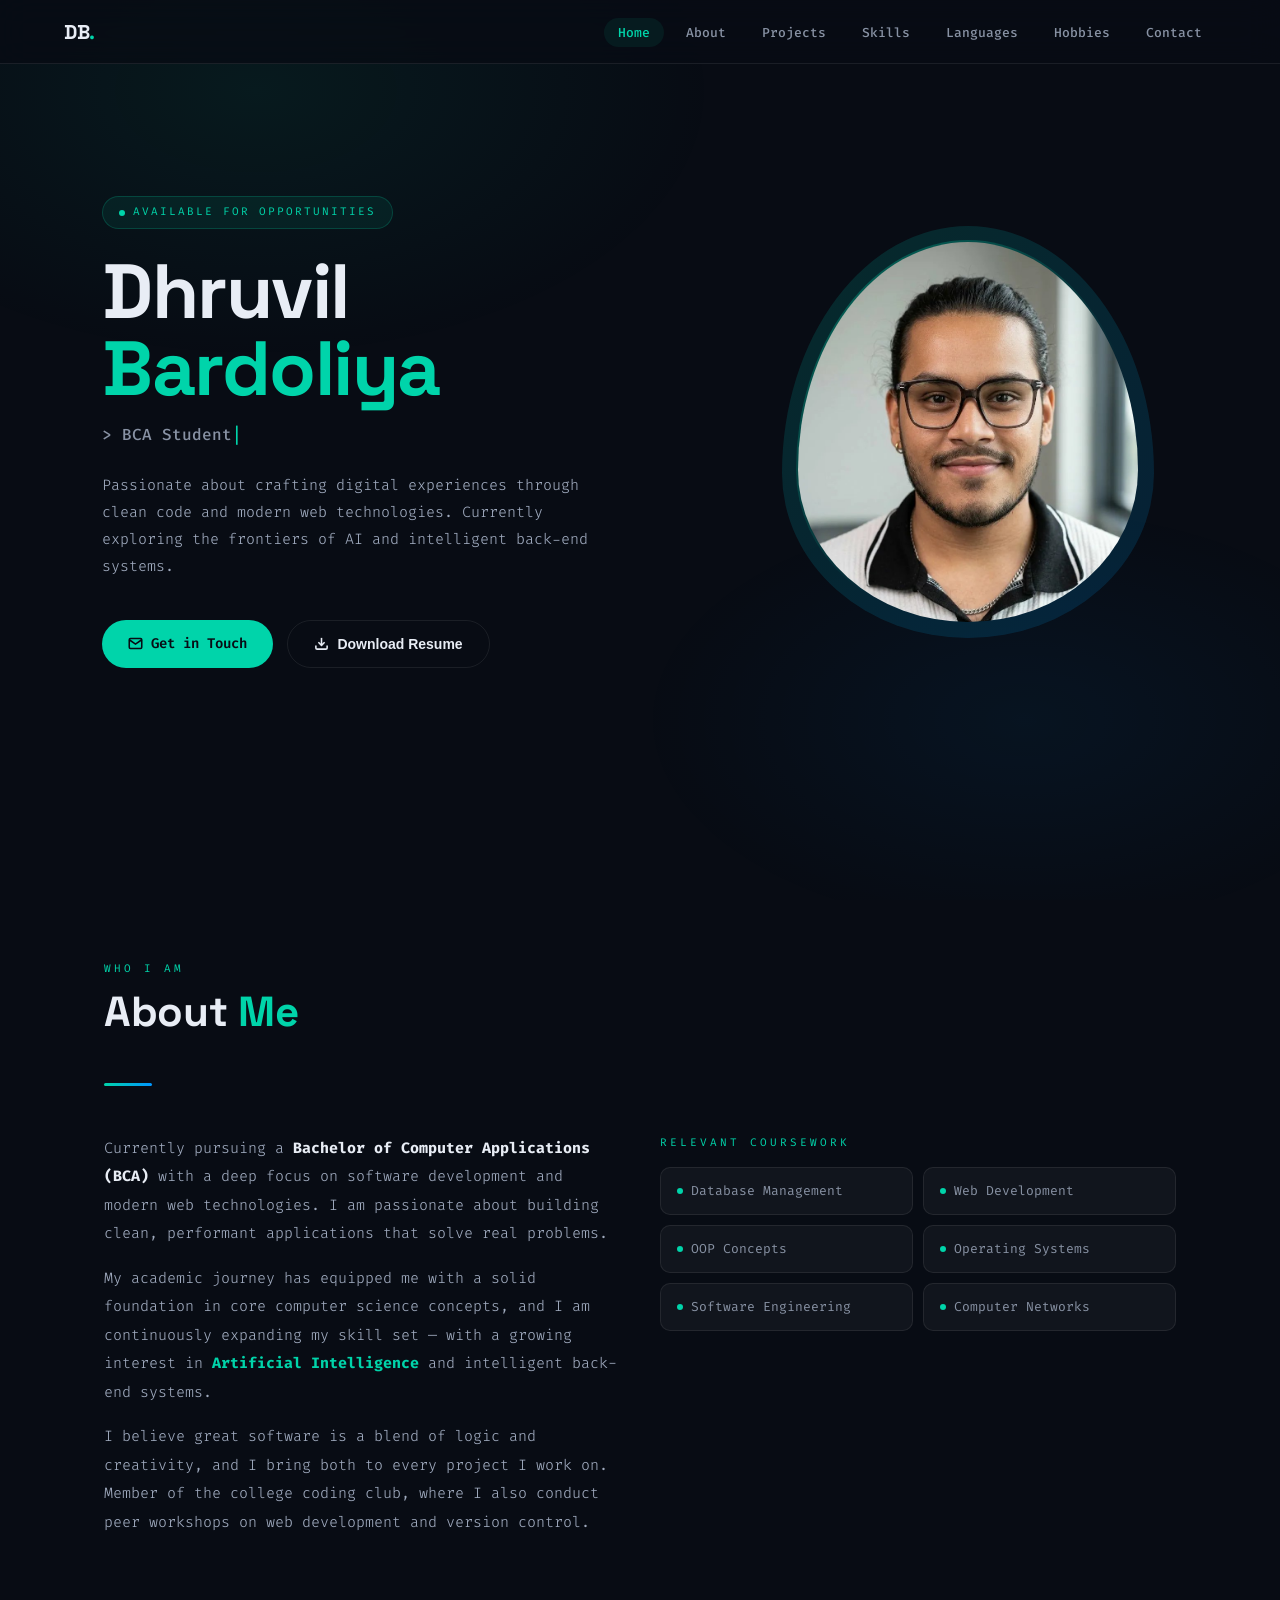
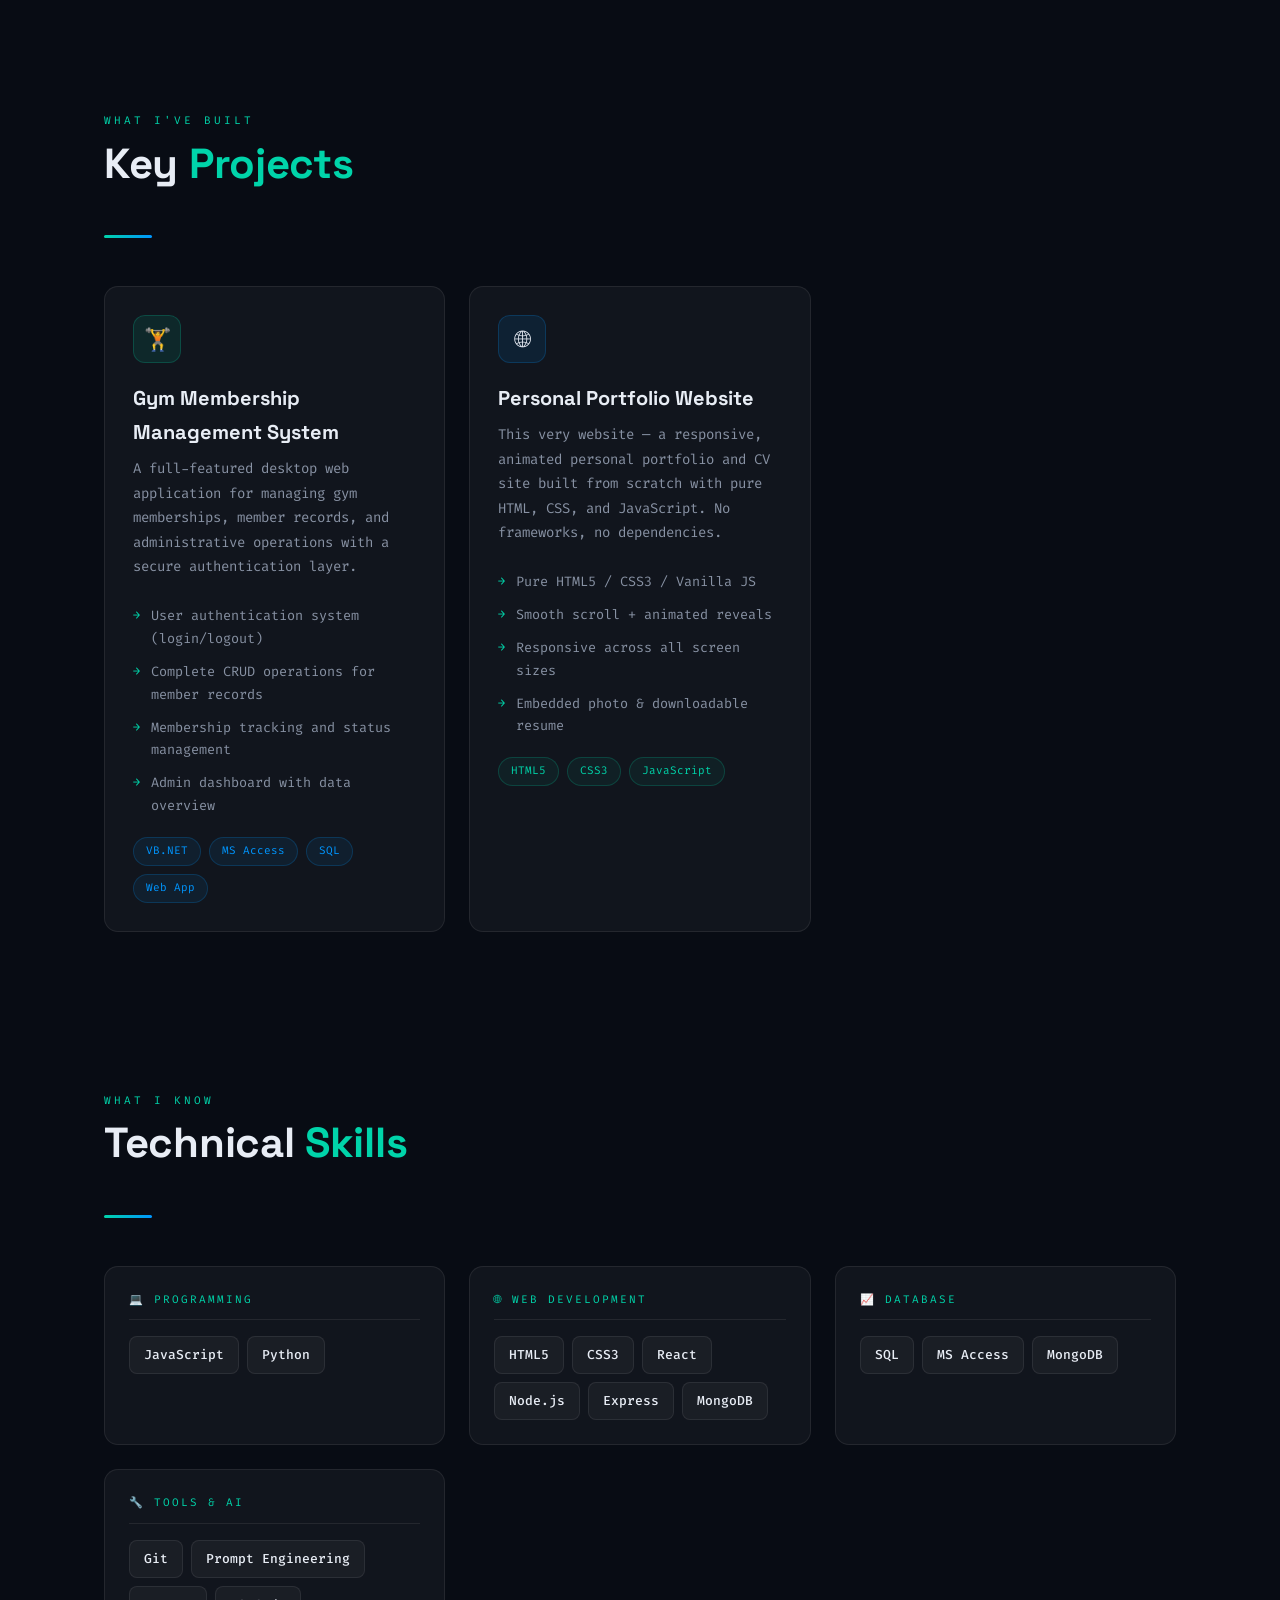
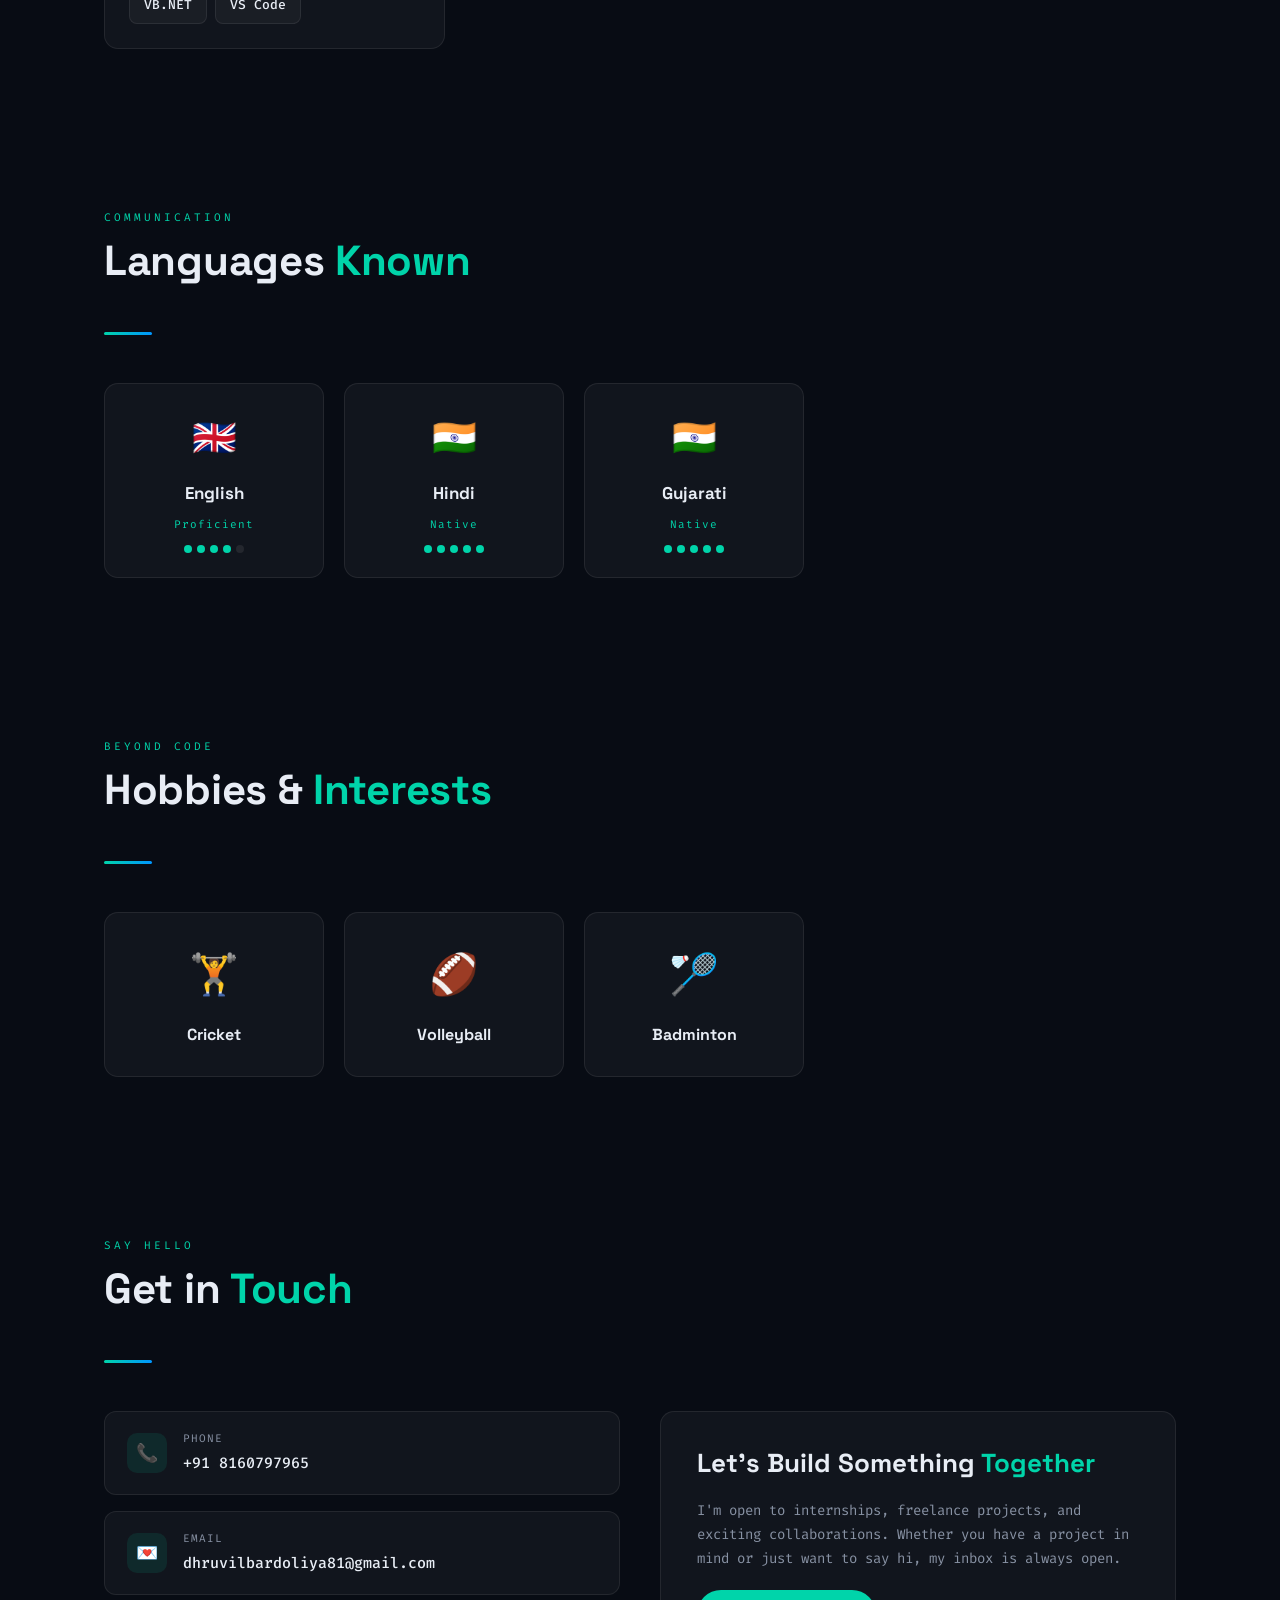
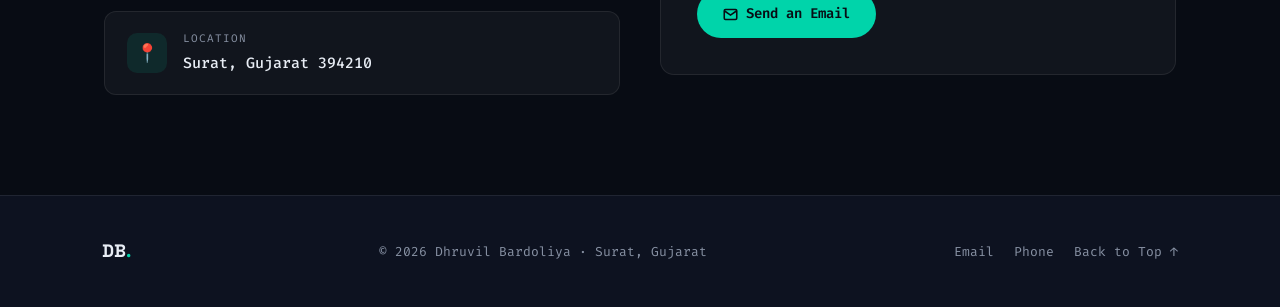
==== commit 9799c737: "Add files via upload" ====
--- a/CV.html
+++ b/CV.html
@@ -1,1271 +1,1339 @@
-<!DOCTYPE html>
-<html lang="en">
-<head>
-  <meta charset="UTF-8">
-  <meta name="viewport" content="width=device-width, initial-scale=1.0">
-  <title>Dhruvil Bardoliya — Portfolio & CV</title>
-  <meta name="description" content="Dhruvil Bardoliya — BCA Student, Aspiring Software Developer from Surat, Gujarat.">
-  <link rel="preconnect" href="https://fonts.googleapis.com">
-  <link href="https://fonts.googleapis.com/css2?family=Space+Grotesk:wght@400;500;600;700&family=Fira+Code:wght@300;400;500;600&display=swap" rel="stylesheet">
-  <style>
-/* ============================================================
-   DHRUVIL BARDOLIYA — Portfolio CSS
-   Theme: Dark Glassmorphism · Teal/Cyan accent
-   ============================================================ */
-
-@import url('https://fonts.googleapis.com/css2?family=Space+Grotesk:wght@400;500;600;700&family=Fira+Code:wght@300;400;500;600&display=swap');
-
-/* ── RESET & VARIABLES ── */
-*, *::before, *::after { box-sizing: border-box; margin: 0; padding: 0; }
-
-:root {
-  --bg:        #080c14;
-  --bg2:       #0d1220;
-  --surface:   rgba(255,255,255,0.04);
-  --border:    rgba(255,255,255,0.08);
-  --accent:    #00d4aa;
-  --accent2:   #0096ff;
-  --text:      #e8edf5;
-  --muted:     #8892a4;
-  --heading: 'Space Grotesk', sans-serif;
-  --body:    'Fira Code', monospace;
-  --mono:    'Fira Code', monospace;
-  --radius:    14px;
-  --glow:      0 0 40px rgba(0,212,170,0.15);
-}
-
-html { scroll-behavior: smooth; font-size: 16px; }
-
-body {
-  font-family: var(--body);
-  background: var(--bg);
-  color: var(--text);
-  line-height: 1.7;
-  overflow-x: hidden;
-}
-
-/* ── SCROLLBAR ── */
-::-webkit-scrollbar { width: 5px; }
-::-webkit-scrollbar-track { background: var(--bg); }
-::-webkit-scrollbar-thumb { background: var(--accent); border-radius: 10px; }
-
-/* ── BACKGROUND MESH ── */
-body::before {
-  content: '';
-  position: fixed;
-  inset: 0;
-  background:
-    radial-gradient(ellipse 60% 50% at 20% 10%, rgba(0,212,170,0.07) 0%, transparent 60%),
-    radial-gradient(ellipse 50% 40% at 80% 80%, rgba(0,150,255,0.06) 0%, transparent 60%);
-  pointer-events: none;
-  z-index: 0;
-}
-
-/* ── NAV ── */
-nav {
-  position: fixed;
-  top: 0; left: 0; right: 0;
-  z-index: 100;
-  padding: 0 5%;
-  height: 64px;
-  display: flex;
-  align-items: center;
-  justify-content: space-between;
-  background: rgba(8,12,20,0.85);
-  backdrop-filter: blur(16px);
-  border-bottom: 1px solid var(--border);
-  transition: background 0.3s;
-}
-
-.nav-logo {
-  font-family: var(--heading);
-  font-size: 20px;
-  font-weight: 800;
-  letter-spacing: -0.3px;
-  color: var(--text);
-}
-
-.nav-logo span { color: var(--accent); }
-
-.nav-links {
-  display: flex;
-  gap: 8px;
-  list-style: none;
-}
-
-.nav-links a {
-  font-size: 13px;
-  font-weight: 500;
-  color: var(--muted);
-  text-decoration: none;
-  padding: 6px 14px;
-  border-radius: 100px;
-  transition: all 0.2s;
-  font-family: var(--mono);
-}
-
-.nav-links a:hover,
-.nav-links a.active {
-  color: var(--accent);
-  background: rgba(0,212,170,0.08);
-}
-
-.hamburger {
-  display: none;
-  flex-direction: column;
-  gap: 5px;
-  cursor: pointer;
-  padding: 4px;
-}
-
-.hamburger span {
-  display: block;
-  width: 22px; height: 2px;
-  background: var(--text);
-  border-radius: 2px;
-  transition: all 0.3s;
-}
-
-/* ── SECTION BASE ── */
-section {
-  position: relative;
-  z-index: 1;
-  padding: 100px 5%;
-  max-width: 1200px;
-  margin: 0 auto;
-}
-
-section + section { padding-top: 60px; }
-
-.section-label {
-  font-family: var(--mono);
-  font-size: 11px;
-  letter-spacing: 3px;
-  text-transform: uppercase;
-  color: var(--accent);
-  margin-bottom: 10px;
-}
-
-.section-title {
-  font-family: var(--heading);
-  font-size: clamp(28px, 4vw, 42px);
-  font-weight: 800;
-  line-height: 1.1;
-  letter-spacing: -0.3px;
-  margin-bottom: 48px;
-  color: var(--text);
-}
-
-.section-title span { color: var(--accent); }
-
-.divider {
-  width: 48px; height: 3px;
-  background: linear-gradient(90deg, var(--accent), var(--accent2));
-  border-radius: 4px;
-  margin: 16px 0 48px;
-}
-
-/* ── HERO ── */
-#hero {
-  min-height: 100vh;
-  padding-top: 64px;
-  display: flex;
-  align-items: center;
-  max-width: 100%;
-  padding-left: 8%;
-  padding-right: 8%;
-}
-
-.hero-inner {
-  display: grid;
-  grid-template-columns: 1fr 420px;
-  gap: 80px;
-  align-items: center;
-  width: 100%;
-  max-width: 1200px;
-  margin: 0 auto;
-}
-
-.hero-badge {
-  display: inline-flex;
-  align-items: center;
-  gap: 8px;
-  font-family: var(--mono);
-  font-size: 11px;
-  letter-spacing: 2px;
-  text-transform: uppercase;
-  color: var(--accent);
-  background: rgba(0,212,170,0.08);
-  border: 1px solid rgba(0,212,170,0.2);
-  border-radius: 100px;
-  padding: 6px 16px;
-  margin-bottom: 24px;
-  opacity: 0;
-  animation: fadeUp 0.6s ease 0.1s forwards;
-}
-
-.hero-badge::before {
-  content: '';
-  width: 6px; height: 6px;
-  background: var(--accent);
-  border-radius: 50%;
-  animation: pulse 2s ease infinite;
-}
-
-@keyframes pulse {
-  0%, 100% { opacity: 1; transform: scale(1); }
-  50% { opacity: 0.5; transform: scale(1.3); }
-}
-
-.hero-name {
-  font-family: var(--heading);
-  font-size: clamp(44px, 6vw, 80px);
-  font-weight: 800;
-  line-height: 1.0;
-  letter-spacing: -1.5px;
-  color: var(--text);
-  margin-bottom: 14px;
-  opacity: 0;
-  animation: fadeUp 0.6s ease 0.2s forwards;
-}
-
-.hero-name .accent { color: var(--accent); }
-
-.hero-title {
-  font-size: 16px;
-  font-weight: 500;
-  color: var(--muted);
-  margin-bottom: 24px;
-  font-family: var(--mono);
-  opacity: 0;
-  animation: fadeUp 0.6s ease 0.3s forwards;
-}
-
-.hero-desc {
-  font-size: 15px;
-  font-weight: 300;
-  color: #a0abbf;
-  max-width: 500px;
-  line-height: 1.8;
-  margin-bottom: 40px;
-  opacity: 0;
-  animation: fadeUp 0.6s ease 0.4s forwards;
-}
-
-.hero-btns {
-  display: flex;
-  flex-wrap: wrap;
-  gap: 14px;
-  opacity: 0;
-  animation: fadeUp 0.6s ease 0.5s forwards;
-}
-
-.btn {
-  display: inline-flex;
-  align-items: center;
-  gap: 8px;
-  padding: 12px 26px;
-  border-radius: 100px;
-  font-size: 14px;
-  font-weight: 600;
-  text-decoration: none;
-  transition: all 0.25s;
-  cursor: pointer;
-  border: none;
-}
-
-.btn-primary {
-  background: var(--accent);
-  color: #080c14;
-}
-
-.btn-primary:hover {
-  background: #00f0c0;
-  transform: translateY(-2px);
-  box-shadow: 0 8px 30px rgba(0,212,170,0.3);
-}
-
-.btn-outline {
-  background: transparent;
-  color: var(--text);
-  border: 1px solid var(--border);
-}
-
-.btn-outline:hover {
-  border-color: var(--accent);
-  color: var(--accent);
-  transform: translateY(-2px);
-}
-
-/* HERO PHOTO */
-.hero-photo-col {
-  position: relative;
-  display: flex;
-  justify-content: center;
-  opacity: 0;
-  animation: fadeLeft 0.7s ease 0.3s forwards;
-}
-
-.hero-photo-wrap {
-  position: relative;
-  width: 340px; height: 380px;
-}
-
-.hero-photo-wrap::before {
-  content: '';
-  position: absolute;
-  inset: -16px;
-  border-radius: 50% 50% 50% 50% / 60% 60% 40% 40%;
-  background: linear-gradient(135deg, var(--accent), var(--accent2));
-  opacity: 0.15;
-  animation: morphBlob 8s ease-in-out infinite;
-}
-
-.hero-photo-wrap::after {
-  content: '';
-  position: absolute;
-  inset: -2px;
-  border-radius: 50% 50% 50% 50% / 60% 60% 40% 40%;
-  background: linear-gradient(135deg, var(--accent), transparent 60%);
-  opacity: 0.4;
-}
-
-@keyframes morphBlob {
-  0%, 100% { border-radius: 50% 50% 50% 50% / 60% 60% 40% 40%; }
-  33%       { border-radius: 60% 40% 70% 30% / 50% 60% 40% 50%; }
-  66%       { border-radius: 40% 60% 30% 70% / 40% 50% 60% 50%; }
-}
-
-.hero-photo {
-  width: 100%; height: 100%;
-  object-fit: cover;
-  object-position: center top;
-  border-radius: 50% 50% 50% 50% / 60% 60% 40% 40%;
-  position: relative;
-  z-index: 1;
-  animation: morphBlob 8s ease-in-out infinite;
-}
-
-.hero-float-badge {
-  position: absolute;
-  background: rgba(13,18,32,0.9);
-  border: 1px solid var(--border);
-  backdrop-filter: blur(10px);
-  border-radius: 12px;
-  padding: 10px 16px;
-  font-size: 12px;
-  font-family: var(--mono);
-  white-space: nowrap;
-  z-index: 10;
-}
-
-.hero-float-badge.b1 { bottom: 20px; left: -20px; color: var(--accent); border-color: rgba(0,212,170,0.2); }
-.hero-float-badge.b2 { top: 30px; right: -20px; color: var(--accent2); border-color: rgba(0,150,255,0.2); }
-
-/* ── ABOUT ── */
-.about-grid {
-  display: grid;
-  grid-template-columns: 1fr 1fr;
-  gap: 40px;
-  align-items: start;
-}
-
-.about-text p {
-  font-size: 15px;
-  font-weight: 300;
-  color: #a0abbf;
-  line-height: 1.9;
-  margin-bottom: 16px;
-}
-
-.coursework-grid {
-  display: grid;
-  grid-template-columns: 1fr 1fr;
-  gap: 10px;
-}
-
-.course-item {
-  background: var(--surface);
-  border: 1px solid var(--border);
-  border-radius: 10px;
-  padding: 12px 16px;
-  font-size: 13px;
-  color: var(--muted);
-  display: flex;
-  align-items: center;
-  gap: 8px;
-  transition: all 0.2s;
-}
-
-.course-item:hover {
-  border-color: rgba(0,212,170,0.3);
-  color: var(--text);
-  background: rgba(0,212,170,0.05);
-}
-
-.course-item .dot {
-  width: 6px; height: 6px;
-  background: var(--accent);
-  border-radius: 50%;
-  flex-shrink: 0;
-}
-
-/* ── PROJECTS ── */
-.projects-grid {
-  display: grid;
-  grid-template-columns: repeat(auto-fill, minmax(320px, 1fr));
-  gap: 24px;
-}
-
-.project-card {
-  background: var(--surface);
-  border: 1px solid var(--border);
-  border-radius: var(--radius);
-  padding: 28px;
-  transition: all 0.3s;
-  position: relative;
-  overflow: hidden;
-}
-
-.project-card::before {
-  content: '';
-  position: absolute;
-  top: 0; left: 0; right: 0;
-  height: 2px;
-  background: linear-gradient(90deg, var(--accent), var(--accent2));
-  transform: scaleX(0);
-  transform-origin: left;
-  transition: transform 0.3s;
-}
-
-.project-card:hover {
-  transform: translateY(-4px);
-  border-color: rgba(0,212,170,0.2);
-  box-shadow: 0 20px 60px rgba(0,0,0,0.3), var(--glow);
-}
-
-.project-card:hover::before { transform: scaleX(1); }
-
-.project-icon {
-  width: 48px; height: 48px;
-  border-radius: 12px;
-  background: rgba(0,212,170,0.1);
-  border: 1px solid rgba(0,212,170,0.2);
-  display: flex; align-items: center; justify-content: center;
-  font-size: 22px;
-  margin-bottom: 18px;
-}
-
-.project-title {
-  font-family: var(--heading);
-  font-size: 20px;
-  font-weight: 700;
-  color: var(--text);
-  margin-bottom: 8px;
-}
-
-.project-desc {
-  font-size: 14px;
-  color: var(--muted);
-  line-height: 1.75;
-  margin-bottom: 20px;
-}
-
-.project-tags {
-  display: flex;
-  flex-wrap: wrap;
-  gap: 8px;
-}
-
-.tag {
-  font-family: var(--mono);
-  font-size: 11px;
-  padding: 4px 12px;
-  border-radius: 100px;
-  background: rgba(0,150,255,0.08);
-  border: 1px solid rgba(0,150,255,0.2);
-  color: var(--accent2);
-}
-
-.project-features {
-  margin: 14px 0;
-  list-style: none;
-}
-
-.project-features li {
-  font-size: 13.5px;
-  color: var(--muted);
-  padding: 5px 0 5px 18px;
-  position: relative;
-}
-
-.project-features li::before {
-  content: '→';
-  position: absolute;
-  left: 0;
-  color: var(--accent);
-  font-family: var(--mono);
-  font-size: 12px;
-}
-
-/* ── SKILLS ── */
-.skills-categories {
-  display: grid;
-  grid-template-columns: repeat(auto-fill, minmax(260px, 1fr));
-  gap: 24px;
-}
-
-.skill-cat {
-  background: var(--surface);
-  border: 1px solid var(--border);
-  border-radius: var(--radius);
-  padding: 24px;
-  transition: all 0.3s;
-}
-
-.skill-cat:hover {
-  border-color: rgba(0,212,170,0.25);
-  box-shadow: var(--glow);
-}
-
-.skill-cat-title {
-  font-family: var(--mono);
-  font-size: 11px;
-  letter-spacing: 2px;
-  text-transform: uppercase;
-  color: var(--accent);
-  margin-bottom: 16px;
-  padding-bottom: 10px;
-  border-bottom: 1px solid var(--border);
-}
-
-.skill-badges {
-  display: flex;
-  flex-wrap: wrap;
-  gap: 8px;
-}
-
-.skill-badge {
-  font-size: 13px;
-  font-weight: 500;
-  padding: 7px 14px;
-  border-radius: 8px;
-  background: rgba(255,255,255,0.04);
-  border: 1px solid var(--border);
-  color: var(--text);
-  transition: all 0.2s;
-  cursor: default;
-}
-
-.skill-badge:hover {
-  background: rgba(0,212,170,0.1);
-  border-color: rgba(0,212,170,0.3);
-  color: var(--accent);
-  transform: translateY(-2px);
-}
-
-/* ── LANGUAGES ── */
-.langs-grid {
-  display: grid;
-  grid-template-columns: repeat(3, 1fr);
-  gap: 20px;
-  max-width: 700px;
-}
-
-.lang-card {
-  background: var(--surface);
-  border: 1px solid var(--border);
-  border-radius: var(--radius);
-  padding: 24px;
-  text-align: center;
-  transition: all 0.3s;
-}
-
-.lang-card:hover {
-  border-color: rgba(0,212,170,0.3);
-  transform: translateY(-4px);
-  box-shadow: var(--glow);
-}
-
-.lang-flag { font-size: 36px; margin-bottom: 10px; }
-
-.lang-name {
-  font-family: var(--heading);
-  font-size: 17px;
-  font-weight: 700;
-  margin-bottom: 8px;
-}
-
-.lang-level {
-  font-family: var(--mono);
-  font-size: 11px;
-  color: var(--accent);
-  letter-spacing: 1px;
-}
-
-.lang-dots {
-  display: flex;
-  justify-content: center;
-  gap: 5px;
-  margin-top: 10px;
-}
-
-.ldot {
-  width: 8px; height: 8px;
-  border-radius: 50%;
-  background: var(--border);
-}
-
-.ldot.filled { background: var(--accent); }
-
-/* ── HOBBIES ── */
-.hobbies-grid {
-  display: grid;
-  grid-template-columns: repeat(3, 1fr);
-  gap: 20px;
-  max-width: 700px;
-}
-
-.hobby-card {
-  background: var(--surface);
-  border: 1px solid var(--border);
-  border-radius: var(--radius);
-  padding: 28px 20px;
-  text-align: center;
-  transition: all 0.3s;
-  cursor: default;
-}
-
-.hobby-card:hover {
-  border-color: rgba(0,212,170,0.3);
-  transform: translateY(-5px) scale(1.02);
-  box-shadow: var(--glow);
-}
-
-.hobby-icon { font-size: 40px; margin-bottom: 12px; display: block; }
-
-.hobby-name {
-  font-family: var(--heading);
-  font-size: 16px;
-  font-weight: 700;
-}
-
-/* ── CONTACT ── */
-.contact-grid {
-  display: grid;
-  grid-template-columns: 1fr 1fr;
-  gap: 40px;
-  align-items: start;
-}
-
-.contact-info-list { list-style: none; display: flex; flex-direction: column; gap: 16px; }
-
-.contact-info-item {
-  display: flex;
-  align-items: center;
-  gap: 16px;
-  background: var(--surface);
-  border: 1px solid var(--border);
-  border-radius: 12px;
-  padding: 18px 22px;
-  transition: all 0.2s;
-}
-
-.contact-info-item:hover {
-  border-color: rgba(0,212,170,0.3);
-  background: rgba(0,212,170,0.04);
-}
-
-.contact-icon {
-  width: 40px; height: 40px;
-  background: rgba(0,212,170,0.1);
-  border-radius: 10px;
-  display: flex; align-items: center; justify-content: center;
-  font-size: 18px;
-  flex-shrink: 0;
-}
-
-.contact-label { font-size: 11px; font-family: var(--mono); color: var(--muted); text-transform: uppercase; letter-spacing: 1px; }
-.contact-val { font-size: 15px; font-weight: 500; color: var(--text); margin-top: 2px; }
-
-.contact-cta {
-  background: var(--surface);
-  border: 1px solid var(--border);
-  border-radius: var(--radius);
-  padding: 36px;
-  display: flex;
-  flex-direction: column;
-  align-items: flex-start;
-  gap: 20px;
-}
-
-.contact-cta h3 {
-  font-family: var(--heading);
-  font-size: 26px;
-  font-weight: 800;
-  line-height: 1.2;
-}
-
-.contact-cta h3 span { color: var(--accent); }
-.contact-cta p { font-size: 14px; color: var(--muted); line-height: 1.7; }
-
-/* ── FOOTER ── */
-footer {
-  background: var(--bg2);
-  border-top: 1px solid var(--border);
-  padding: 40px 8%;
-  display: flex;
-  align-items: center;
-  justify-content: space-between;
-  flex-wrap: wrap;
-  gap: 20px;
-  position: relative;
-  z-index: 1;
-}
-
-.footer-logo {
-  font-family: var(--heading);
-  font-size: 18px;
-  font-weight: 800;
-}
-
-.footer-logo span { color: var(--accent); }
-
-.footer-copy {
-  font-size: 13px;
-  color: var(--muted);
-  font-family: var(--mono);
-}
-
-.footer-links { display: flex; gap: 20px; }
-
-.footer-links a {
-  font-size: 13px;
-  color: var(--muted);
-  text-decoration: none;
-  transition: color 0.2s;
-}
-
-.footer-links a:hover { color: var(--accent); }
-
-/* ── ANIMATIONS ── */
-@keyframes fadeUp {
-  from { opacity: 0; transform: translateY(20px); }
-  to   { opacity: 1; transform: translateY(0); }
-}
-
-@keyframes fadeLeft {
-  from { opacity: 0; transform: translateX(30px); }
-  to   { opacity: 1; transform: translateX(0); }
-}
-
-.reveal {
-  opacity: 0;
-  transform: translateY(24px);
-  transition: opacity 0.6s ease, transform 0.6s ease;
-}
-
-.reveal.visible {
-  opacity: 1;
-  transform: translateY(0);
-}
-
-/* ── MOBILE NAV ── */
-@media (max-width: 900px) {
-  nav { padding: 0 5%; }
-  .nav-links {
-    position: fixed;
-    top: 64px; left: 0; right: 0;
-    flex-direction: column;
-    background: rgba(8,12,20,0.97);
-    backdrop-filter: blur(16px);
-    padding: 24px;
-    gap: 6px;
-    display: none;
-    border-bottom: 1px solid var(--border);
-  }
-  .nav-links.open { display: flex; }
-  .hamburger { display: flex; }
-  .hero-inner { grid-template-columns: 1fr; text-align: center; }
-  .hero-photo-col { order: -1; }
-  .hero-photo-wrap { width: 240px; height: 270px; margin: 0 auto; }
-  .hero-desc { margin: 0 auto 30px; }
-  .hero-btns { justify-content: center; }
-  .about-grid { grid-template-columns: 1fr; }
-  .contact-grid { grid-template-columns: 1fr; }
-  .langs-grid { grid-template-columns: 1fr 1fr 1fr; }
-  .hobbies-grid { grid-template-columns: 1fr 1fr 1fr; }
-}
-
-@media (max-width: 600px) {
-  section { padding: 80px 5% 40px; }
-  .langs-grid, .hobbies-grid { grid-template-columns: 1fr 1fr; }
-  .coursework-grid { grid-template-columns: 1fr; }
-  footer { flex-direction: column; align-items: center; text-align: center; }
-}
-
-</style>
-</head>
-<body>
-
-<!-- ════════════════════ NAV ════════════════════ -->
-<nav>
-  <div class="nav-logo">DB<span>.</span></div>
-  <ul class="nav-links">
-    <li><a href="#hero">Home</a></li>
-    <li><a href="#about">About</a></li>
-    <li><a href="#projects">Projects</a></li>
-    <li><a href="#skills">Skills</a></li>
-    <li><a href="#languages">Languages</a></li>
-    <li><a href="#hobbies">Hobbies</a></li>
-    <li><a href="#contact">Contact</a></li>
-  </ul>
-  <div class="hamburger">
-    <span></span><span></span><span></span>
-  </div>
-</nav>
-
-<!-- ════════════════════ HERO ════════════════════ -->
-<section id="hero">
-  <div class="hero-inner">
-    <div class="hero-text-col">
-      <div class="hero-badge">Available for Opportunities</div>
-      <h1 class="hero-name">Dhruvil<br><span class="accent">Bardoliya</span></h1>
-      <p class="hero-title">&gt; <span id="typed-title">BCA Student</span><span style="color:var(--accent);animation:pulse 1s ease infinite;">|</span></p>
-      <p class="hero-desc">
-        Passionate about crafting digital experiences through clean code and modern web technologies.
-        Currently exploring the frontiers of AI and intelligent back-end systems.
-      </p>
-      <div class="hero-btns">
-        <a href="#contact" class="btn btn-primary">
-          <svg width="15" height="15" fill="none" stroke="currentColor" stroke-width="2.5" viewBox="0 0 24 24"><path d="M4 4h16c1.1 0 2 .9 2 2v12c0 1.1-.9 2-2 2H4c-1.1 0-2-.9-2-2V6c0-1.1.9-2 2-2z"/><polyline points="22,6 12,13 2,6"/></svg>
-          Get in Touch
-        </a>
-        <button class="btn btn-outline" id="download-btn">
-          <svg width="15" height="15" fill="none" stroke="currentColor" stroke-width="2.5" viewBox="0 0 24 24"><path d="M21 15v4a2 2 0 01-2 2H5a2 2 0 01-2-2v-4"/><polyline points="7,10 12,15 17,10"/><line x1="12" y1="15" x2="12" y2="3"/></svg>
-          Download Resume
-        </button>
-      </div>
-    </div>
-    <div class="hero-photo-col">
-      <div class="hero-photo-wrap">
-        <img class="hero-photo" src="[data-uri]" alt="Dhruvil Bardoliya">
-        <div class="hero-float-badge b1">&#128187; Full-Stack Dev</div>
-        <div class="hero-float-badge b2">&#129504; AI Enthusiast</div>
-      </div>
-    </div>
-  </div>
-</section>
-
-<!-- ════════════════════ ABOUT ════════════════════ -->
-<section id="about">
-  <p class="section-label">Who I Am</p>
-  <h2 class="section-title">About <span>Me</span></h2>
-  <div class="divider"></div>
-  <div class="about-grid">
-    <div class="about-text reveal">
-      <p>
-        Currently pursuing a <strong style="color:var(--text)">Bachelor of Computer Applications (BCA)</strong> with a deep focus on software development and modern web technologies. I am passionate about building clean, performant applications that solve real problems.
-      </p>
-      <p>
-        My academic journey has equipped me with a solid foundation in core computer science concepts, and I am continuously expanding my skill set — with a growing interest in <strong style="color:var(--accent)">Artificial Intelligence</strong> and intelligent back-end systems.
-      </p>
-      <p>
-        I believe great software is a blend of logic and creativity, and I bring both to every project I work on. Member of the college coding club, where I also conduct peer workshops on web development and version control.
-      </p>
-    </div>
-    <div class="reveal" data-delay="100">
-      <p class="section-label" style="margin-bottom:14px;">Relevant Coursework</p>
-      <div class="coursework-grid">
-        <div class="course-item"><span class="dot"></span>Database Management</div>
-        <div class="course-item"><span class="dot"></span>Web Development</div>
-        <div class="course-item"><span class="dot"></span>OOP Concepts</div>
-        <div class="course-item"><span class="dot"></span>Operating Systems</div>
-        <div class="course-item"><span class="dot"></span>Software Engineering</div>
-        <div class="course-item"><span class="dot"></span>Computer Networks</div>
-      </div>
-    </div>
-  </div>
-</section>
-
-<!-- ════════════════════ PROJECTS ════════════════════ -->
-<section id="projects">
-  <p class="section-label">What I've Built</p>
-  <h2 class="section-title">Key <span>Projects</span></h2>
-  <div class="divider"></div>
-  <div class="projects-grid">
-
-    <div class="project-card reveal">
-      <div class="project-icon">&#127947;</div>
-      <h3 class="project-title">Gym Membership Management System</h3>
-      <p class="project-desc">A full-featured desktop web application for managing gym memberships, member records, and administrative operations with a secure authentication layer.</p>
-      <ul class="project-features">
-        <li>User authentication system (login/logout)</li>
-        <li>Complete CRUD operations for member records</li>
-        <li>Membership tracking and status management</li>
-        <li>Admin dashboard with data overview</li>
-      </ul>
-      <div class="project-tags">
-        <span class="tag">VB.NET</span>
-        <span class="tag">MS Access</span>
-        <span class="tag">SQL</span>
-        <span class="tag">Web App</span>
-      </div>
-    </div>
-
-    <div class="project-card reveal" data-delay="100">
-      <div class="project-icon" style="background:rgba(0,150,255,0.1);border-color:rgba(0,150,255,0.2)">&#127760;</div>
-      <h3 class="project-title">Personal Portfolio Website</h3>
-      <p class="project-desc">This very website — a responsive, animated personal portfolio and CV site built from scratch with pure HTML, CSS, and JavaScript. No frameworks, no dependencies.</p>
-      <ul class="project-features">
-        <li>Pure HTML5 / CSS3 / Vanilla JS</li>
-        <li>Smooth scroll + animated reveals</li>
-        <li>Responsive across all screen sizes</li>
-        <li>Embedded photo & downloadable resume</li>
-      </ul>
-      <div class="project-tags">
-        <span class="tag" style="color:var(--accent);border-color:rgba(0,212,170,0.2);background:rgba(0,212,170,0.06)">HTML5</span>
-        <span class="tag" style="color:var(--accent);border-color:rgba(0,212,170,0.2);background:rgba(0,212,170,0.06)">CSS3</span>
-        <span class="tag" style="color:var(--accent);border-color:rgba(0,212,170,0.2);background:rgba(0,212,170,0.06)">JavaScript</span>
-      </div>
-    </div>
-
-  </div>
-</section>
-
-<!-- ════════════════════ SKILLS ════════════════════ -->
-<section id="skills">
-  <p class="section-label">What I Know</p>
-  <h2 class="section-title">Technical <span>Skills</span></h2>
-  <div class="divider"></div>
-  <div class="skills-categories">
-
-    <div class="skill-cat reveal">
-      <p class="skill-cat-title">&#128187; Programming</p>
-      <div class="skill-badges">
-        <span class="skill-badge">JavaScript</span>
-        <span class="skill-badge">Python</span>
-      </div>
-    </div>
-
-    <div class="skill-cat reveal" data-delay="80">
-      <p class="skill-cat-title">&#127760; Web Development</p>
-      <div class="skill-badges">
-        <span class="skill-badge">HTML5</span>
-        <span class="skill-badge">CSS3</span>
-        <span class="skill-badge">React</span>
-        <span class="skill-badge">Node.js</span>
-        <span class="skill-badge">Express</span>
-        <span class="skill-badge">MongoDB</span>
-      </div>
-    </div>
-
-    <div class="skill-cat reveal" data-delay="160">
-      <p class="skill-cat-title">&#128200; Database</p>
-      <div class="skill-badges">
-        <span class="skill-badge">SQL</span>
-        <span class="skill-badge">MS Access</span>
-        <span class="skill-badge">MongoDB</span>
-      </div>
-    </div>
-
-    <div class="skill-cat reveal" data-delay="240">
-      <p class="skill-cat-title">&#128295; Tools & AI</p>
-      <div class="skill-badges">
-        <span class="skill-badge">Git</span>
-        <span class="skill-badge">Prompt Engineering</span>
-        <span class="skill-badge">VB.NET</span>
-        <span class="skill-badge">VS Code</span>
-      </div>
-    </div>
-
-  </div>
-</section>
-
-<!-- ════════════════════ LANGUAGES ════════════════════ -->
-<section id="languages">
-  <p class="section-label">Communication</p>
-  <h2 class="section-title">Languages <span>Known</span></h2>
-  <div class="divider"></div>
-  <div class="langs-grid">
-    <div class="lang-card reveal">
-      <div class="lang-flag">&#127468;&#127463;</div>
-      <p class="lang-name">English</p>
-      <p class="lang-level">Proficient</p>
-      <div class="lang-dots">
-        <div class="ldot filled"></div>
-        <div class="ldot filled"></div>
-        <div class="ldot filled"></div>
-        <div class="ldot filled"></div>
-        <div class="ldot"></div>
-      </div>
-    </div>
-    <div class="lang-card reveal" data-delay="80">
-      <div class="lang-flag">&#127470;&#127475;</div>
-      <p class="lang-name">Hindi</p>
-      <p class="lang-level">Native</p>
-      <div class="lang-dots">
-        <div class="ldot filled"></div>
-        <div class="ldot filled"></div>
-        <div class="ldot filled"></div>
-        <div class="ldot filled"></div>
-        <div class="ldot filled"></div>
-      </div>
-    </div>
-    <div class="lang-card reveal" data-delay="160">
-      <div class="lang-flag">&#127470;&#127475;</div>
-      <p class="lang-name">Gujarati</p>
-      <p class="lang-level">Native</p>
-      <div class="lang-dots">
-        <div class="ldot filled"></div>
-        <div class="ldot filled"></div>
-        <div class="ldot filled"></div>
-        <div class="ldot filled"></div>
-        <div class="ldot filled"></div>
-      </div>
-    </div>
-  </div>
-</section>
-
-<!-- ════════════════════ HOBBIES ════════════════════ -->
-<section id="hobbies">
-  <p class="section-label">Beyond Code</p>
-  <h2 class="section-title">Hobbies &amp; <span>Interests</span></h2>
-  <div class="divider"></div>
-  <div class="hobbies-grid">
-    <div class="hobby-card reveal">
-      <span class="hobby-icon">&#127947;&#65039;</span>
-      <p class="hobby-name">Cricket</p>
-    </div>
-    <div class="hobby-card reveal" data-delay="80">
-      <span class="hobby-icon">&#127944;</span>
-      <p class="hobby-name">Volleyball</p>
-    </div>
-    <div class="hobby-card reveal" data-delay="160">
-      <span class="hobby-icon">&#127992;</span>
-      <p class="hobby-name">Badminton</p>
-    </div>
-  </div>
-</section>
-
-<!-- ════════════════════ CONTACT ════════════════════ -->
-<section id="contact">
-  <p class="section-label">Say Hello</p>
-  <h2 class="section-title">Get in <span>Touch</span></h2>
-  <div class="divider"></div>
-  <div class="contact-grid">
-    <ul class="contact-info-list reveal">
-      <li class="contact-info-item">
-        <div class="contact-icon">&#128222;</div>
-        <div>
-          <p class="contact-label">Phone</p>
-          <p class="contact-val">+91 8160797965</p>
-        </div>
-      </li>
-      <li class="contact-info-item">
-        <div class="contact-icon">&#128140;</div>
-        <div>
-          <p class="contact-label">Email</p>
-          <p class="contact-val">dhruvilbardoliya81@gmail.com</p>
-        </div>
-      </li>
-      <li class="contact-info-item">
-        <div class="contact-icon">&#128205;</div>
-        <div>
-          <p class="contact-label">Location</p>
-          <p class="contact-val">Surat, Gujarat 394210</p>
-        </div>
-      </li>
-    </ul>
-    <div class="contact-cta reveal" data-delay="150">
-      <h3>Let's Build Something <span>Together</span></h3>
-      <p>I'm open to internships, freelance projects, and exciting collaborations. Whether you have a project in mind or just want to say hi, my inbox is always open.</p>
-      <a href="mailto:dhruvilbardoliya81@gmail.com" class="btn btn-primary">
-        <svg width="15" height="15" fill="none" stroke="currentColor" stroke-width="2.5" viewBox="0 0 24 24"><path d="M4 4h16c1.1 0 2 .9 2 2v12c0 1.1-.9 2-2 2H4c-1.1 0-2-.9-2-2V6c0-1.1.9-2 2-2z"/><polyline points="22,6 12,13 2,6"/></svg>
-        Send an Email
-      </a>
-    </div>
-  </div>
-</section>
-
-<!-- ════════════════════ FOOTER ════════════════════ -->
-<footer>
-  <div class="footer-logo">DB<span>.</span></div>
-  <p class="footer-copy">&#169; 2026 Dhruvil Bardoliya &middot; Surat, Gujarat</p>
-  <div class="footer-links">
-    <a href="mailto:dhruvilbardoliya81@gmail.com">Email</a>
-    <a href="tel:+918160797965">Phone</a>
-    <a href="#hero">Back to Top &#8593;</a>
-  </div>
-</footer>
-
-<script>
-/* ============================================================
-   DHRUVIL BARDOLIYA — Portfolio JavaScript
-   ============================================================ */
-
-// ── SMOOTH NAV HIGHLIGHTING ──
-const sections = document.querySelectorAll('section[id]');
-const navLinks = document.querySelectorAll('.nav-links a');
-
-function updateActiveNav() {
-  const scrollY = window.scrollY;
-  sections.forEach(section => {
-    const top = section.offsetTop - 100;
-    const bottom = top + section.offsetHeight;
-    const id = section.getAttribute('id');
-    const link = document.querySelector(`.nav-links a[href="#${id}"]`);
-    if (link) {
-      if (scrollY >= top && scrollY < bottom) {
-        navLinks.forEach(l => l.classList.remove('active'));
-        link.classList.add('active');
-      }
-    }
-  });
-}
-
-window.addEventListener('scroll', updateActiveNav);
-
-// ── SCROLL REVEAL ──
-const revealEls = document.querySelectorAll('.reveal');
-
-const revealObserver = new IntersectionObserver((entries) => {
-  entries.forEach((entry, i) => {
-    if (entry.isIntersecting) {
-      // Stagger children if parent has data-stagger
-      const el = entry.target;
-      const delay = el.dataset.delay || 0;
-      setTimeout(() => {
-        el.classList.add('visible');
-      }, delay);
-      revealObserver.unobserve(el);
-    }
-  });
-}, { threshold: 0.1 });
-
-revealEls.forEach((el, i) => {
-  revealObserver.observe(el);
-});
-
-// ── HAMBURGER MENU ──
-const hamburger = document.querySelector('.hamburger');
-const navMenu   = document.querySelector('.nav-links');
-
-hamburger.addEventListener('click', () => {
-  navMenu.classList.toggle('open');
-  hamburger.classList.toggle('active');
-});
-
-// Close on link click
-navMenu.querySelectorAll('a').forEach(a => {
-  a.addEventListener('click', () => {
-    navMenu.classList.remove('open');
-    hamburger.classList.remove('active');
-  });
-});
-
-// ── TYPED TITLE EFFECT ──
-const typedEl = document.getElementById('typed-title');
-if (typedEl) {
-  const phrases = [
-    'BCA Student',
-    'Aspiring Developer',
-    'Web Enthusiast',
-    'AI Explorer',
-  ];
-  let phraseIdx = 0;
-  let charIdx   = 0;
-  let deleting  = false;
-
-  function typeLoop() {
-    const current = phrases[phraseIdx];
-    if (!deleting) {
-      typedEl.textContent = current.slice(0, charIdx + 1);
-      charIdx++;
-      if (charIdx === current.length) {
-        deleting = true;
-        setTimeout(typeLoop, 1800);
-        return;
-      }
-    } else {
-      typedEl.textContent = current.slice(0, charIdx - 1);
-      charIdx--;
-      if (charIdx === 0) {
-        deleting = false;
-        phraseIdx = (phraseIdx + 1) % phrases.length;
-      }
-    }
-    setTimeout(typeLoop, deleting ? 60 : 90);
-  }
-  setTimeout(typeLoop, 1200);
-}
-
-// ── NAV BACKGROUND on SCROLL ──
-const nav = document.querySelector('nav');
-window.addEventListener('scroll', () => {
-  nav.style.background = window.scrollY > 40
-    ? 'rgba(8,12,20,0.95)'
-    : 'rgba(8,12,20,0.85)';
-});
-
-// ── DOWNLOAD RESUME ──
-document.getElementById('download-btn').addEventListener('click', () => {
-  // Creates a simple text resume for download
-  const resume = `DHRUVIL BARDOLIYA
-BCA Student | Aspiring Software Developer
-==========================================
-
-CONTACT
-Phone   : +91 8160797965
-Email   : dhruvilbardoliya81@gmail.com
-Address : Surat, Gujarat 394210
-
-EDUCATION
-Bachelor of Computer Applications (BCA)
-Focus: Software Development & Web Technologies
-Coursework: DBMS, Web Development, OOP, OS, Software Engineering
-
-PROJECTS
-Gym Membership Management System
-  - Platform : Web Application (VB.Net + MS Access)
-  - Features : Authentication, CRUD Operations, Member Tracking
-
-TECHNICAL SKILLS
-  Programming   : JavaScript, Python
-  Web Dev       : HTML, CSS3, React, Node.js, Express, MongoDB
-  Database      : SQL, MS Access
-  Tools         : Git, Prompt Engineering
-
-LANGUAGES
-  English, Hindi, Gujarati
-
-HOBBIES
-  Cricket, Volleyball, Badminton
-
-ACTIVITIES
-  - Member of college coding club
-  - Conducted peer workshops on web development and version control
-  - Continuously learning AI and intelligent back-end systems
-`;
-
-  const blob = new Blob([resume], { type: 'text/plain' });
-  const url  = URL.createObjectURL(blob);
-  const a    = document.createElement('a');
-  a.href     = url;
-  a.download = 'Dhruvil_Bardoliya_Resume.txt';
-  a.click();
-  URL.revokeObjectURL(url);
-});
-
-// ── STAGGER reveal items with delay ──
-document.querySelectorAll('[data-stagger]').forEach(parent => {
-  Array.from(parent.children).forEach((child, i) => {
-    child.classList.add('reveal');
-    child.dataset.delay = i * 80;
-    revealObserver.observe(child);
-  });
-});
-
-</script>
-</body>
+<!DOCTYPE html>
+<html lang="en">
+<head>
+  <meta charset="UTF-8">
+  <meta name="viewport" content="width=device-width, initial-scale=1.0">
+  <title>Dhruvil Bardoliya — Portfolio & CV</title>
+  <meta name="description" content="Dhruvil Bardoliya — BCA Student, Aspiring Software Developer from Surat, Gujarat.">
+  <link rel="preconnect" href="https://fonts.googleapis.com">
+  <link href="https://fonts.googleapis.com/css2?family=Space+Grotesk:wght@400;500;600;700&family=Fira+Code:wght@300;400;500;600&display=swap" rel="stylesheet">
+  <style>
+/* ============================================================
+   DHRUVIL BARDOLIYA — Portfolio CSS
+   Theme: Dark Glassmorphism · Teal/Cyan accent
+   ============================================================ */
+
+@import url('https://fonts.googleapis.com/css2?family=Space+Grotesk:wght@400;500;600;700&family=Fira+Code:wght@300;400;500;600&display=swap');
+
+/* ── RESET & VARIABLES ── */
+*, *::before, *::after { box-sizing: border-box; margin: 0; padding: 0; }
+
+:root {
+  --bg:        #080c14;
+  --bg2:       #0d1220;
+  --surface:   rgba(255,255,255,0.04);
+  --border:    rgba(255,255,255,0.08);
+  --accent:    #00d4aa;
+  --accent2:   #0096ff;
+  --text:      #e8edf5;
+  --muted:     #8892a4;
+  --heading: 'Space Grotesk', sans-serif;
+  --body:    'Fira Code', monospace;
+  --mono:    'Fira Code', monospace;
+  --radius:    14px;
+  --glow:      0 0 40px rgba(0,212,170,0.15);
+}
+
+html { scroll-behavior: smooth; font-size: 16px; }
+
+body {
+  font-family: var(--body);
+  background: var(--bg);
+  color: var(--text);
+  line-height: 1.7;
+  overflow-x: hidden;
+}
+
+/* ── SCROLLBAR ── */
+::-webkit-scrollbar { width: 5px; }
+::-webkit-scrollbar-track { background: var(--bg); }
+::-webkit-scrollbar-thumb { background: var(--accent); border-radius: 10px; }
+
+/* ── BACKGROUND MESH ── */
+body::before {
+  content: '';
+  position: fixed;
+  inset: 0;
+  background:
+    radial-gradient(ellipse 60% 50% at 20% 10%, rgba(0,212,170,0.07) 0%, transparent 60%),
+    radial-gradient(ellipse 50% 40% at 80% 80%, rgba(0,150,255,0.06) 0%, transparent 60%);
+  pointer-events: none;
+  z-index: 0;
+}
+
+/* ── NAV ── */
+nav {
+  position: fixed;
+  top: 0; left: 0; right: 0;
+  z-index: 100;
+  padding: 0 5%;
+  height: 64px;
+  display: flex;
+  align-items: center;
+  justify-content: space-between;
+  background: rgba(8,12,20,0.85);
+  backdrop-filter: blur(16px);
+  border-bottom: 1px solid var(--border);
+  transition: background 0.3s;
+}
+
+.nav-logo {
+  font-family: var(--heading);
+  font-size: 20px;
+  font-weight: 800;
+  letter-spacing: -0.3px;
+  color: var(--text);
+}
+
+.nav-logo span { color: var(--accent); }
+
+.nav-links {
+  display: flex;
+  gap: 8px;
+  list-style: none;
+}
+
+.nav-links a {
+  font-size: 13px;
+  font-weight: 500;
+  color: var(--muted);
+  text-decoration: none;
+  padding: 6px 14px;
+  border-radius: 100px;
+  transition: all 0.2s;
+  font-family: var(--mono);
+}
+
+.nav-links a:hover,
+.nav-links a.active {
+  color: var(--accent);
+  background: rgba(0,212,170,0.08);
+}
+
+.hamburger {
+  display: none;
+  flex-direction: column;
+  gap: 5px;
+  cursor: pointer;
+  padding: 4px;
+}
+
+.hamburger span {
+  display: block;
+  width: 22px; height: 2px;
+  background: var(--text);
+  border-radius: 2px;
+  transition: all 0.3s;
+}
+
+/* ── SECTION BASE ── */
+section {
+  position: relative;
+  z-index: 1;
+  padding: 100px 5%;
+  max-width: 1200px;
+  margin: 0 auto;
+}
+
+section + section { padding-top: 60px; }
+
+.section-label {
+  font-family: var(--mono);
+  font-size: 11px;
+  letter-spacing: 3px;
+  text-transform: uppercase;
+  color: var(--accent);
+  margin-bottom: 10px;
+}
+
+.section-title {
+  font-family: var(--heading);
+  font-size: clamp(28px, 4vw, 42px);
+  font-weight: 800;
+  line-height: 1.1;
+  letter-spacing: -0.3px;
+  margin-bottom: 48px;
+  color: var(--text);
+}
+
+.section-title span { color: var(--accent); }
+
+.divider {
+  width: 48px; height: 3px;
+  background: linear-gradient(90deg, var(--accent), var(--accent2));
+  border-radius: 4px;
+  margin: 16px 0 48px;
+}
+
+/* ── HERO ── */
+#hero {
+  min-height: 100vh;
+  padding-top: 64px;
+  display: flex;
+  align-items: center;
+  max-width: 100%;
+  padding-left: 8%;
+  padding-right: 8%;
+}
+
+.hero-inner {
+  display: grid;
+  grid-template-columns: 1fr 420px;
+  gap: 80px;
+  align-items: center;
+  width: 100%;
+  max-width: 1200px;
+  margin: 0 auto;
+}
+
+.hero-badge {
+  display: inline-flex;
+  align-items: center;
+  gap: 8px;
+  font-family: var(--mono);
+  font-size: 11px;
+  letter-spacing: 2px;
+  text-transform: uppercase;
+  color: var(--accent);
+  background: rgba(0,212,170,0.08);
+  border: 1px solid rgba(0,212,170,0.2);
+  border-radius: 100px;
+  padding: 6px 16px;
+  margin-bottom: 24px;
+  opacity: 0;
+  animation: fadeUp 0.6s ease 0.1s forwards;
+}
+
+.hero-badge::before {
+  content: '';
+  width: 6px; height: 6px;
+  background: var(--accent);
+  border-radius: 50%;
+  animation: pulse 2s ease infinite;
+}
+
+@keyframes pulse {
+  0%, 100% { opacity: 1; transform: scale(1); }
+  50% { opacity: 0.5; transform: scale(1.3); }
+}
+
+.hero-name {
+  font-family: var(--heading);
+  font-size: clamp(44px, 6vw, 80px);
+  font-weight: 800;
+  line-height: 1.0;
+  letter-spacing: -1.5px;
+  color: var(--text);
+  margin-bottom: 14px;
+  opacity: 0;
+  animation: fadeUp 0.6s ease 0.2s forwards;
+}
+
+.hero-name .accent { color: var(--accent); }
+
+.hero-title {
+  font-size: 16px;
+  font-weight: 500;
+  color: var(--muted);
+  margin-bottom: 24px;
+  font-family: var(--mono);
+  opacity: 0;
+  animation: fadeUp 0.6s ease 0.3s forwards;
+}
+
+.hero-desc {
+  font-size: 15px;
+  font-weight: 300;
+  color: #a0abbf;
+  max-width: 500px;
+  line-height: 1.8;
+  margin-bottom: 40px;
+  opacity: 0;
+  animation: fadeUp 0.6s ease 0.4s forwards;
+}
+
+.hero-btns {
+  display: flex;
+  flex-wrap: wrap;
+  gap: 14px;
+  opacity: 0;
+  animation: fadeUp 0.6s ease 0.5s forwards;
+}
+
+.btn {
+  display: inline-flex;
+  align-items: center;
+  gap: 8px;
+  padding: 12px 26px;
+  border-radius: 100px;
+  font-size: 14px;
+  font-weight: 600;
+  text-decoration: none;
+  transition: all 0.25s;
+  cursor: pointer;
+  border: none;
+}
+
+.btn-primary {
+  background: var(--accent);
+  color: #080c14;
+}
+
+.btn-primary:hover {
+  background: #00f0c0;
+  transform: translateY(-2px);
+  box-shadow: 0 8px 30px rgba(0,212,170,0.3);
+}
+
+.btn-outline {
+  background: transparent;
+  color: var(--text);
+  border: 1px solid var(--border);
+}
+
+.btn-outline:hover {
+  border-color: var(--accent);
+  color: var(--accent);
+  transform: translateY(-2px);
+}
+
+/* HERO PHOTO */
+.hero-photo-col {
+  position: relative;
+  display: flex;
+  justify-content: center;
+  opacity: 0;
+  animation: fadeLeft 0.7s ease 0.3s forwards;
+}
+
+.hero-photo-wrap {
+  position: relative;
+  width: 340px; height: 380px;
+}
+
+.hero-photo-wrap::before {
+  content: '';
+  position: absolute;
+  inset: -16px;
+  border-radius: 50% 50% 50% 50% / 60% 60% 40% 40%;
+  background: linear-gradient(135deg, var(--accent), var(--accent2));
+  opacity: 0.15;
+  animation: morphBlob 8s ease-in-out infinite;
+}
+
+.hero-photo-wrap::after {
+  content: '';
+  position: absolute;
+  inset: -2px;
+  border-radius: 50% 50% 50% 50% / 60% 60% 40% 40%;
+  background: linear-gradient(135deg, var(--accent), transparent 60%);
+  opacity: 0.4;
+}
+
+@keyframes morphBlob {
+  0%, 100% { border-radius: 50% 50% 50% 50% / 60% 60% 40% 40%; }
+  33%       { border-radius: 60% 40% 70% 30% / 50% 60% 40% 50%; }
+  66%       { border-radius: 40% 60% 30% 70% / 40% 50% 60% 50%; }
+}
+
+.hero-photo {
+  width: 100%; height: 100%;
+  object-fit: cover;
+  object-position: center top;
+  border-radius: 50% 50% 50% 50% / 60% 60% 40% 40%;
+  position: relative;
+  z-index: 1;
+  animation: morphBlob 8s ease-in-out infinite;
+}
+
+.hero-float-badge {
+  position: absolute;
+  background: rgba(13,18,32,0.9);
+  border: 1px solid var(--border);
+  backdrop-filter: blur(10px);
+  border-radius: 12px;
+  padding: 10px 16px;
+  font-size: 12px;
+  font-family: var(--mono);
+  white-space: nowrap;
+  z-index: 10;
+}
+
+.hero-float-badge.b1 { bottom: 20px; left: -20px; color: var(--accent); border-color: rgba(0,212,170,0.2); }
+.hero-float-badge.b2 { top: 30px; right: -20px; color: var(--accent2); border-color: rgba(0,150,255,0.2); }
+
+/* ── ABOUT ── */
+.about-grid {
+  display: grid;
+  grid-template-columns: 1fr 1fr;
+  gap: 40px;
+  align-items: start;
+}
+
+.about-text p {
+  font-size: 15px;
+  font-weight: 300;
+  color: #a0abbf;
+  line-height: 1.9;
+  margin-bottom: 16px;
+}
+
+.coursework-grid {
+  display: grid;
+  grid-template-columns: 1fr 1fr;
+  gap: 10px;
+}
+
+.course-item {
+  background: var(--surface);
+  border: 1px solid var(--border);
+  border-radius: 10px;
+  padding: 12px 16px;
+  font-size: 13px;
+  color: var(--muted);
+  display: flex;
+  align-items: center;
+  gap: 8px;
+  transition: all 0.2s;
+}
+
+.course-item:hover {
+  border-color: rgba(0,212,170,0.3);
+  color: var(--text);
+  background: rgba(0,212,170,0.05);
+}
+
+.course-item .dot {
+  width: 6px; height: 6px;
+  background: var(--accent);
+  border-radius: 50%;
+  flex-shrink: 0;
+}
+
+/* ── PROJECTS ── */
+.projects-grid {
+  display: grid;
+  grid-template-columns: repeat(auto-fill, minmax(320px, 1fr));
+  gap: 24px;
+}
+
+.project-card {
+  background: var(--surface);
+  border: 1px solid var(--border);
+  border-radius: var(--radius);
+  padding: 28px;
+  transition: all 0.3s;
+  position: relative;
+  overflow: hidden;
+}
+
+.project-card::before {
+  content: '';
+  position: absolute;
+  top: 0; left: 0; right: 0;
+  height: 2px;
+  background: linear-gradient(90deg, var(--accent), var(--accent2));
+  transform: scaleX(0);
+  transform-origin: left;
+  transition: transform 0.3s;
+}
+
+.project-card:hover {
+  transform: translateY(-4px);
+  border-color: rgba(0,212,170,0.2);
+  box-shadow: 0 20px 60px rgba(0,0,0,0.3), var(--glow);
+}
+
+.project-card:hover::before { transform: scaleX(1); }
+
+.project-icon {
+  width: 48px; height: 48px;
+  border-radius: 12px;
+  background: rgba(0,212,170,0.1);
+  border: 1px solid rgba(0,212,170,0.2);
+  display: flex; align-items: center; justify-content: center;
+  font-size: 22px;
+  margin-bottom: 18px;
+}
+
+.project-title {
+  font-family: var(--heading);
+  font-size: 20px;
+  font-weight: 700;
+  color: var(--text);
+  margin-bottom: 8px;
+}
+
+.project-desc {
+  font-size: 14px;
+  color: var(--muted);
+  line-height: 1.75;
+  margin-bottom: 20px;
+}
+
+.project-tags {
+  display: flex;
+  flex-wrap: wrap;
+  gap: 8px;
+}
+
+.tag {
+  font-family: var(--mono);
+  font-size: 11px;
+  padding: 4px 12px;
+  border-radius: 100px;
+  background: rgba(0,150,255,0.08);
+  border: 1px solid rgba(0,150,255,0.2);
+  color: var(--accent2);
+}
+
+.project-features {
+  margin: 14px 0;
+  list-style: none;
+}
+
+.project-features li {
+  font-size: 13.5px;
+  color: var(--muted);
+  padding: 5px 0 5px 18px;
+  position: relative;
+}
+
+.project-features li::before {
+  content: '→';
+  position: absolute;
+  left: 0;
+  color: var(--accent);
+  font-family: var(--mono);
+  font-size: 12px;
+}
+
+/* ── SKILLS ── */
+.skills-categories {
+  display: grid;
+  grid-template-columns: repeat(auto-fill, minmax(260px, 1fr));
+  gap: 24px;
+}
+
+.skill-cat {
+  background: var(--surface);
+  border: 1px solid var(--border);
+  border-radius: var(--radius);
+  padding: 24px;
+  transition: all 0.3s;
+}
+
+.skill-cat:hover {
+  border-color: rgba(0,212,170,0.25);
+  box-shadow: var(--glow);
+}
+
+.skill-cat-title {
+  font-family: var(--mono);
+  font-size: 11px;
+  letter-spacing: 2px;
+  text-transform: uppercase;
+  color: var(--accent);
+  margin-bottom: 16px;
+  padding-bottom: 10px;
+  border-bottom: 1px solid var(--border);
+}
+
+.skill-badges {
+  display: flex;
+  flex-wrap: wrap;
+  gap: 8px;
+}
+
+.skill-badge {
+  font-size: 13px;
+  font-weight: 500;
+  padding: 7px 14px;
+  border-radius: 8px;
+  background: rgba(255,255,255,0.04);
+  border: 1px solid var(--border);
+  color: var(--text);
+  transition: all 0.2s;
+  cursor: default;
+}
+
+.skill-badge:hover {
+  background: rgba(0,212,170,0.1);
+  border-color: rgba(0,212,170,0.3);
+  color: var(--accent);
+  transform: translateY(-2px);
+}
+
+/* ── LANGUAGES ── */
+.langs-grid {
+  display: grid;
+  grid-template-columns: repeat(3, 1fr);
+  gap: 20px;
+  max-width: 700px;
+}
+
+.lang-card {
+  background: var(--surface);
+  border: 1px solid var(--border);
+  border-radius: var(--radius);
+  padding: 24px;
+  text-align: center;
+  transition: all 0.3s;
+}
+
+.lang-card:hover {
+  border-color: rgba(0,212,170,0.3);
+  transform: translateY(-4px);
+  box-shadow: var(--glow);
+}
+
+.lang-flag { font-size: 36px; margin-bottom: 10px; }
+
+.lang-name {
+  font-family: var(--heading);
+  font-size: 17px;
+  font-weight: 700;
+  margin-bottom: 8px;
+}
+
+.lang-level {
+  font-family: var(--mono);
+  font-size: 11px;
+  color: var(--accent);
+  letter-spacing: 1px;
+}
+
+.lang-dots {
+  display: flex;
+  justify-content: center;
+  gap: 5px;
+  margin-top: 10px;
+}
+
+.ldot {
+  width: 8px; height: 8px;
+  border-radius: 50%;
+  background: var(--border);
+}
+
+.ldot.filled { background: var(--accent); }
+
+/* ── HOBBIES ── */
+.hobbies-grid {
+  display: grid;
+  grid-template-columns: repeat(3, 1fr);
+  gap: 20px;
+  max-width: 700px;
+}
+
+.hobby-card {
+  background: var(--surface);
+  border: 1px solid var(--border);
+  border-radius: var(--radius);
+  padding: 28px 20px;
+  text-align: center;
+  transition: all 0.3s;
+  cursor: default;
+}
+
+.hobby-card:hover {
+  border-color: rgba(0,212,170,0.3);
+  transform: translateY(-5px) scale(1.02);
+  box-shadow: var(--glow);
+}
+
+.hobby-icon { font-size: 40px; margin-bottom: 12px; display: block; }
+
+.hobby-name {
+  font-family: var(--heading);
+  font-size: 16px;
+  font-weight: 700;
+}
+
+/* ── CONTACT ── */
+.contact-grid {
+  display: grid;
+  grid-template-columns: 1fr 1fr;
+  gap: 40px;
+  align-items: start;
+}
+
+.contact-info-list { list-style: none; display: flex; flex-direction: column; gap: 16px; }
+
+.contact-info-item {
+  display: flex;
+  align-items: center;
+  gap: 16px;
+  background: var(--surface);
+  border: 1px solid var(--border);
+  border-radius: 12px;
+  padding: 18px 22px;
+  transition: all 0.2s;
+}
+
+.contact-info-item:hover {
+  border-color: rgba(0,212,170,0.3);
+  background: rgba(0,212,170,0.04);
+}
+
+.contact-icon {
+  width: 40px; height: 40px;
+  background: rgba(0,212,170,0.1);
+  border-radius: 10px;
+  display: flex; align-items: center; justify-content: center;
+  font-size: 18px;
+  flex-shrink: 0;
+}
+
+.contact-label { font-size: 11px; font-family: var(--mono); color: var(--muted); text-transform: uppercase; letter-spacing: 1px; }
+.contact-val { font-size: 15px; font-weight: 500; color: var(--text); margin-top: 2px; }
+
+.contact-cta {
+  background: var(--surface);
+  border: 1px solid var(--border);
+  border-radius: var(--radius);
+  padding: 36px;
+  display: flex;
+  flex-direction: column;
+  align-items: flex-start;
+  gap: 20px;
+}
+
+.contact-cta h3 {
+  font-family: var(--heading);
+  font-size: 26px;
+  font-weight: 800;
+  line-height: 1.2;
+}
+
+.contact-cta h3 span { color: var(--accent); }
+.contact-cta p { font-size: 14px; color: var(--muted); line-height: 1.7; }
+
+/* ── FOOTER ── */
+footer {
+  background: var(--bg2);
+  border-top: 1px solid var(--border);
+  padding: 40px 8%;
+  display: flex;
+  align-items: center;
+  justify-content: space-between;
+  flex-wrap: wrap;
+  gap: 20px;
+  position: relative;
+  z-index: 1;
+}
+
+.footer-logo {
+  font-family: var(--heading);
+  font-size: 18px;
+  font-weight: 800;
+}
+
+.footer-logo span { color: var(--accent); }
+
+.footer-copy {
+  font-size: 13px;
+  color: var(--muted);
+  font-family: var(--mono);
+}
+
+.footer-links { display: flex; gap: 20px; }
+
+.footer-links a {
+  font-size: 13px;
+  color: var(--muted);
+  text-decoration: none;
+  transition: color 0.2s;
+}
+
+.footer-links a:hover { color: var(--accent); }
+
+/* ── ANIMATIONS ── */
+@keyframes fadeUp {
+  from { opacity: 0; transform: translateY(20px); }
+  to   { opacity: 1; transform: translateY(0); }
+}
+
+@keyframes fadeLeft {
+  from { opacity: 0; transform: translateX(30px); }
+  to   { opacity: 1; transform: translateX(0); }
+}
+
+.reveal {
+  opacity: 0;
+  transform: translateY(24px);
+  transition: opacity 0.6s ease, transform 0.6s ease;
+}
+
+.reveal.visible {
+  opacity: 1;
+  transform: translateY(0);
+}
+
+/* ── MOBILE NAV ── */
+@media (max-width: 900px) {
+  nav { padding: 0 5%; }
+  .nav-links {
+    position: fixed;
+    top: 64px; left: 0; right: 0;
+    flex-direction: column;
+    background: rgba(8,12,20,0.97);
+    backdrop-filter: blur(16px);
+    padding: 24px;
+    gap: 6px;
+    display: none;
+    border-bottom: 1px solid var(--border);
+  }
+  .nav-links.open { display: flex; }
+  .hamburger { display: flex; }
+  .hero-inner { grid-template-columns: 1fr; text-align: center; }
+  .hero-photo-col { order: -1; }
+  .hero-photo-wrap { width: 240px; height: 270px; margin: 0 auto; }
+  .hero-desc { margin: 0 auto 30px; }
+  .hero-btns { justify-content: center; }
+  .about-grid { grid-template-columns: 1fr; }
+  .contact-grid { grid-template-columns: 1fr; }
+  .langs-grid { grid-template-columns: 1fr 1fr 1fr; }
+  .hobbies-grid { grid-template-columns: 1fr 1fr 1fr; }
+}
+
+@media (max-width: 600px) {
+  section { padding: 80px 5% 40px; }
+  .langs-grid, .hobbies-grid { grid-template-columns: 1fr 1fr; }
+  .coursework-grid { grid-template-columns: 1fr; }
+  footer { flex-direction: column; align-items: center; text-align: center; }
+}
+
+</style>
+  <script>
+    function getEmail() {
+      return 'dhruvilbardoliya81' + '@' + 'gmail' + '.' + 'com';
+    }
+    function openEmail() {
+      window.location.href = 'mai' + 'lto:' + getEmail();
+      return false;
+    }
+    window.addEventListener('DOMContentLoaded', function() {
+      document.querySelectorAll('.cv-email').forEach(function(el) {
+        el.textContent = getEmail();
+        el.style.color = 'inherit';
+      });
+    });
+  </script>
+</head>
+<body>
+
+<!-- ════════════════════ NAV ════════════════════ -->
+<nav>
+  <div class="nav-logo">DB<span>.</span></div>
+  <ul class="nav-links">
+    <li><a href="#hero">Home</a></li>
+    <li><a href="#about">About</a></li>
+    <li><a href="#projects">Projects</a></li>
+    <li><a href="#skills">Skills</a></li>
+    <li><a href="#languages">Languages</a></li>
+    <li><a href="#hobbies">Hobbies</a></li>
+    <li><a href="#contact">Contact</a></li>
+  </ul>
+  <div class="hamburger">
+    <span></span><span></span><span></span>
+  </div>
+</nav>
+
+<!-- ════════════════════ HERO ════════════════════ -->
+<section id="hero">
+  <div class="hero-inner">
+    <div class="hero-text-col">
+      <div class="hero-badge">Available for Opportunities</div>
+      <h1 class="hero-name">Dhruvil<br><span class="accent">Bardoliya</span></h1>
+      <p class="hero-title">&gt; <span id="typed-title">BCA Student</span><span style="color:var(--accent);animation:pulse 1s ease infinite;">|</span></p>
+      <p class="hero-desc">
+        Passionate about crafting digital experiences through clean code and modern web technologies.
+        Currently exploring the frontiers of AI and intelligent back-end systems.
+      </p>
+      <div class="hero-btns">
+        <a href="#contact" class="btn btn-primary">
+          <svg width="15" height="15" fill="none" stroke="currentColor" stroke-width="2.5" viewBox="0 0 24 24"><path d="M4 4h16c1.1 0 2 .9 2 2v12c0 1.1-.9 2-2 2H4c-1.1 0-2-.9-2-2V6c0-1.1.9-2 2-2z"/><polyline points="22,6 12,13 2,6"/></svg>
+          Get in Touch
+        </a>
+        <button class="btn btn-outline" id="download-btn">
+          <svg width="15" height="15" fill="none" stroke="currentColor" stroke-width="2.5" viewBox="0 0 24 24"><path d="M21 15v4a2 2 0 01-2 2H5a2 2 0 01-2-2v-4"/><polyline points="7,10 12,15 17,10"/><line x1="12" y1="15" x2="12" y2="3"/></svg>
+          Download Resume
+        </button>
+      </div>
+    </div>
+    <div class="hero-photo-col">
+      <div class="hero-photo-wrap">
+        <img class="hero-photo" src="[data-uri]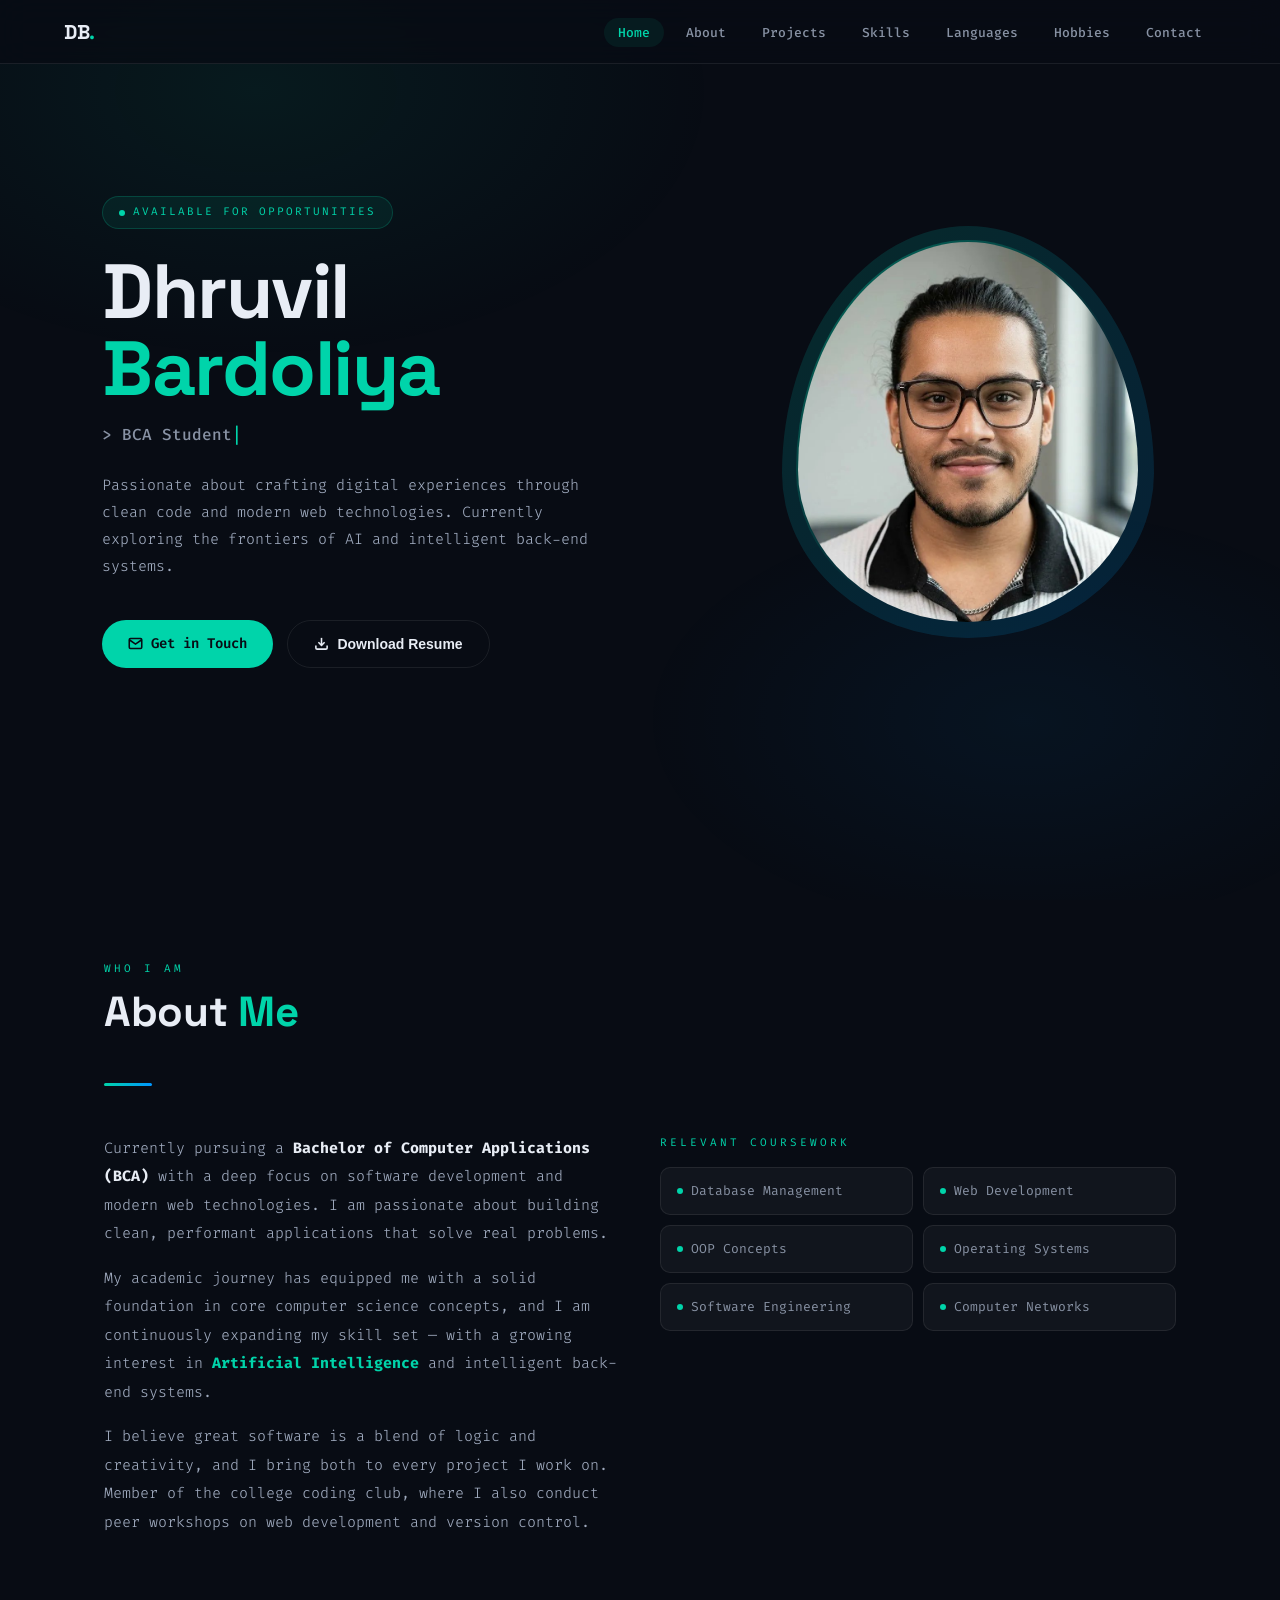
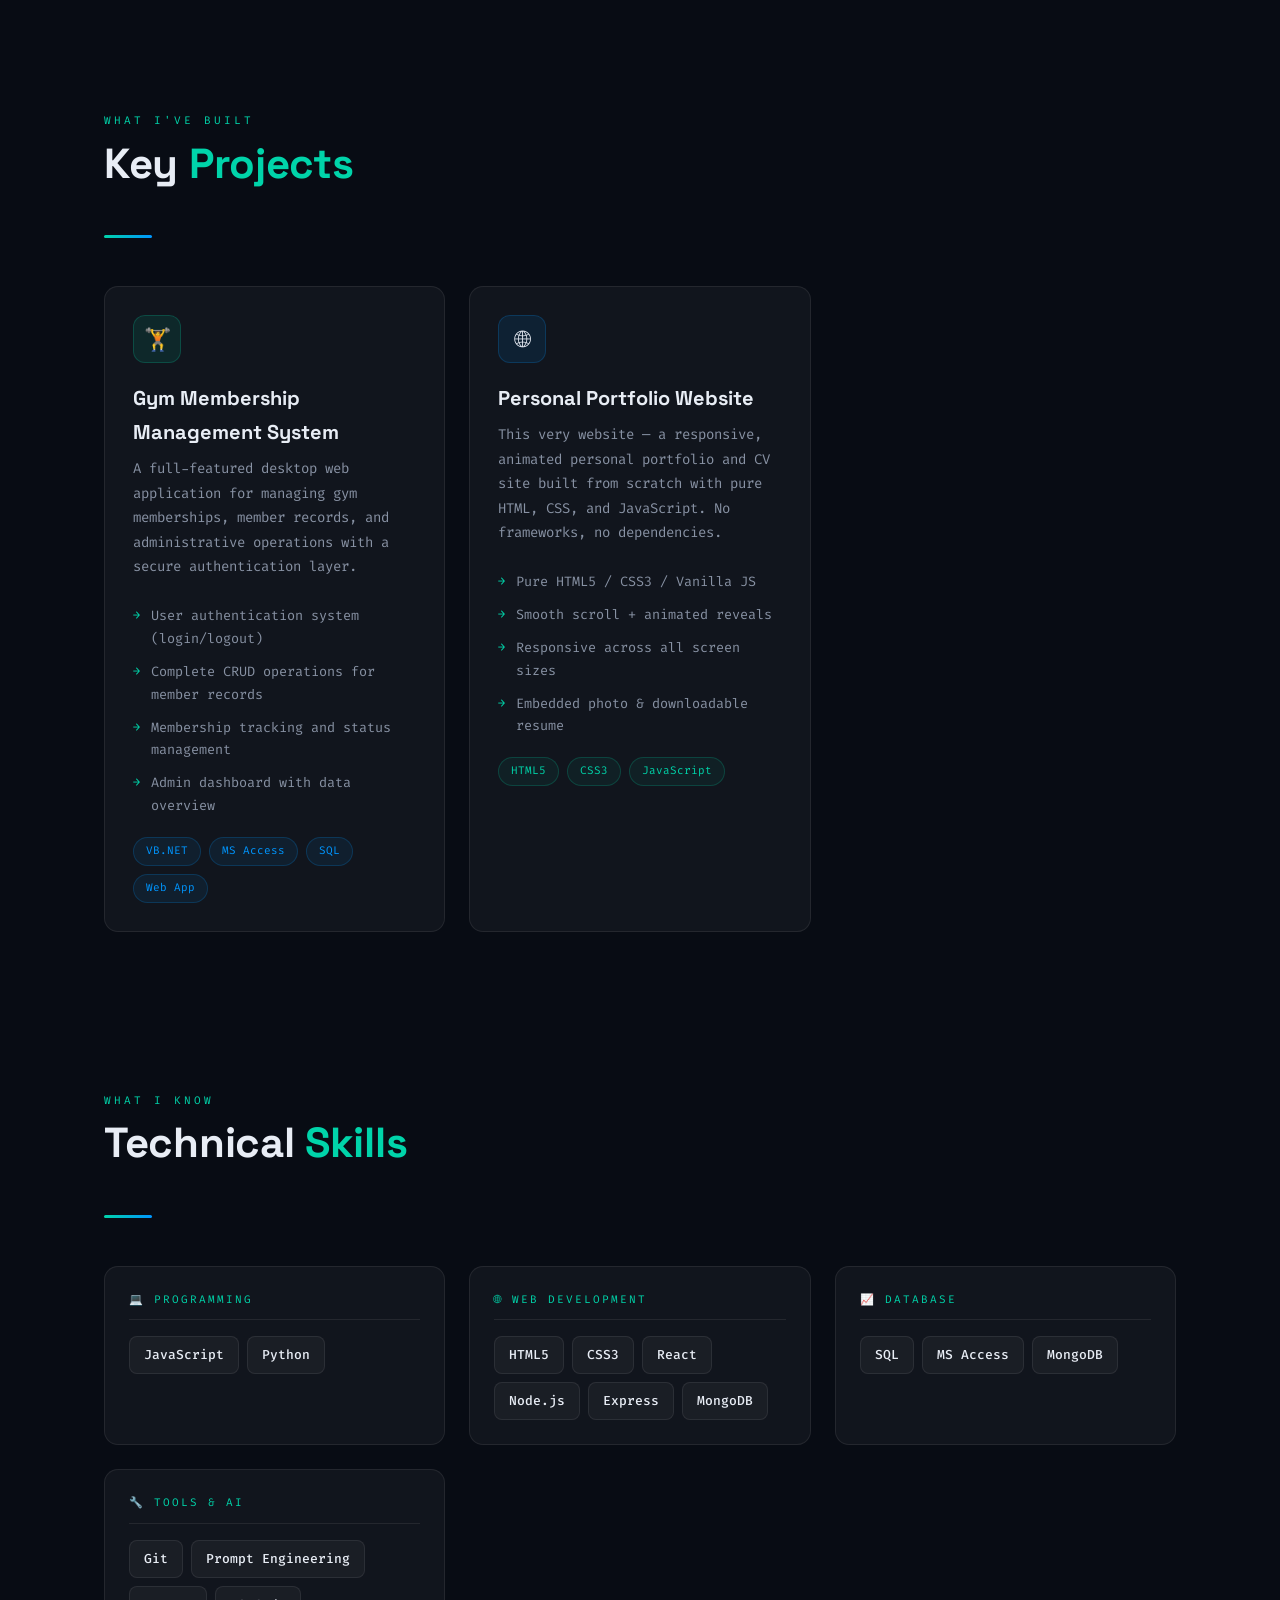
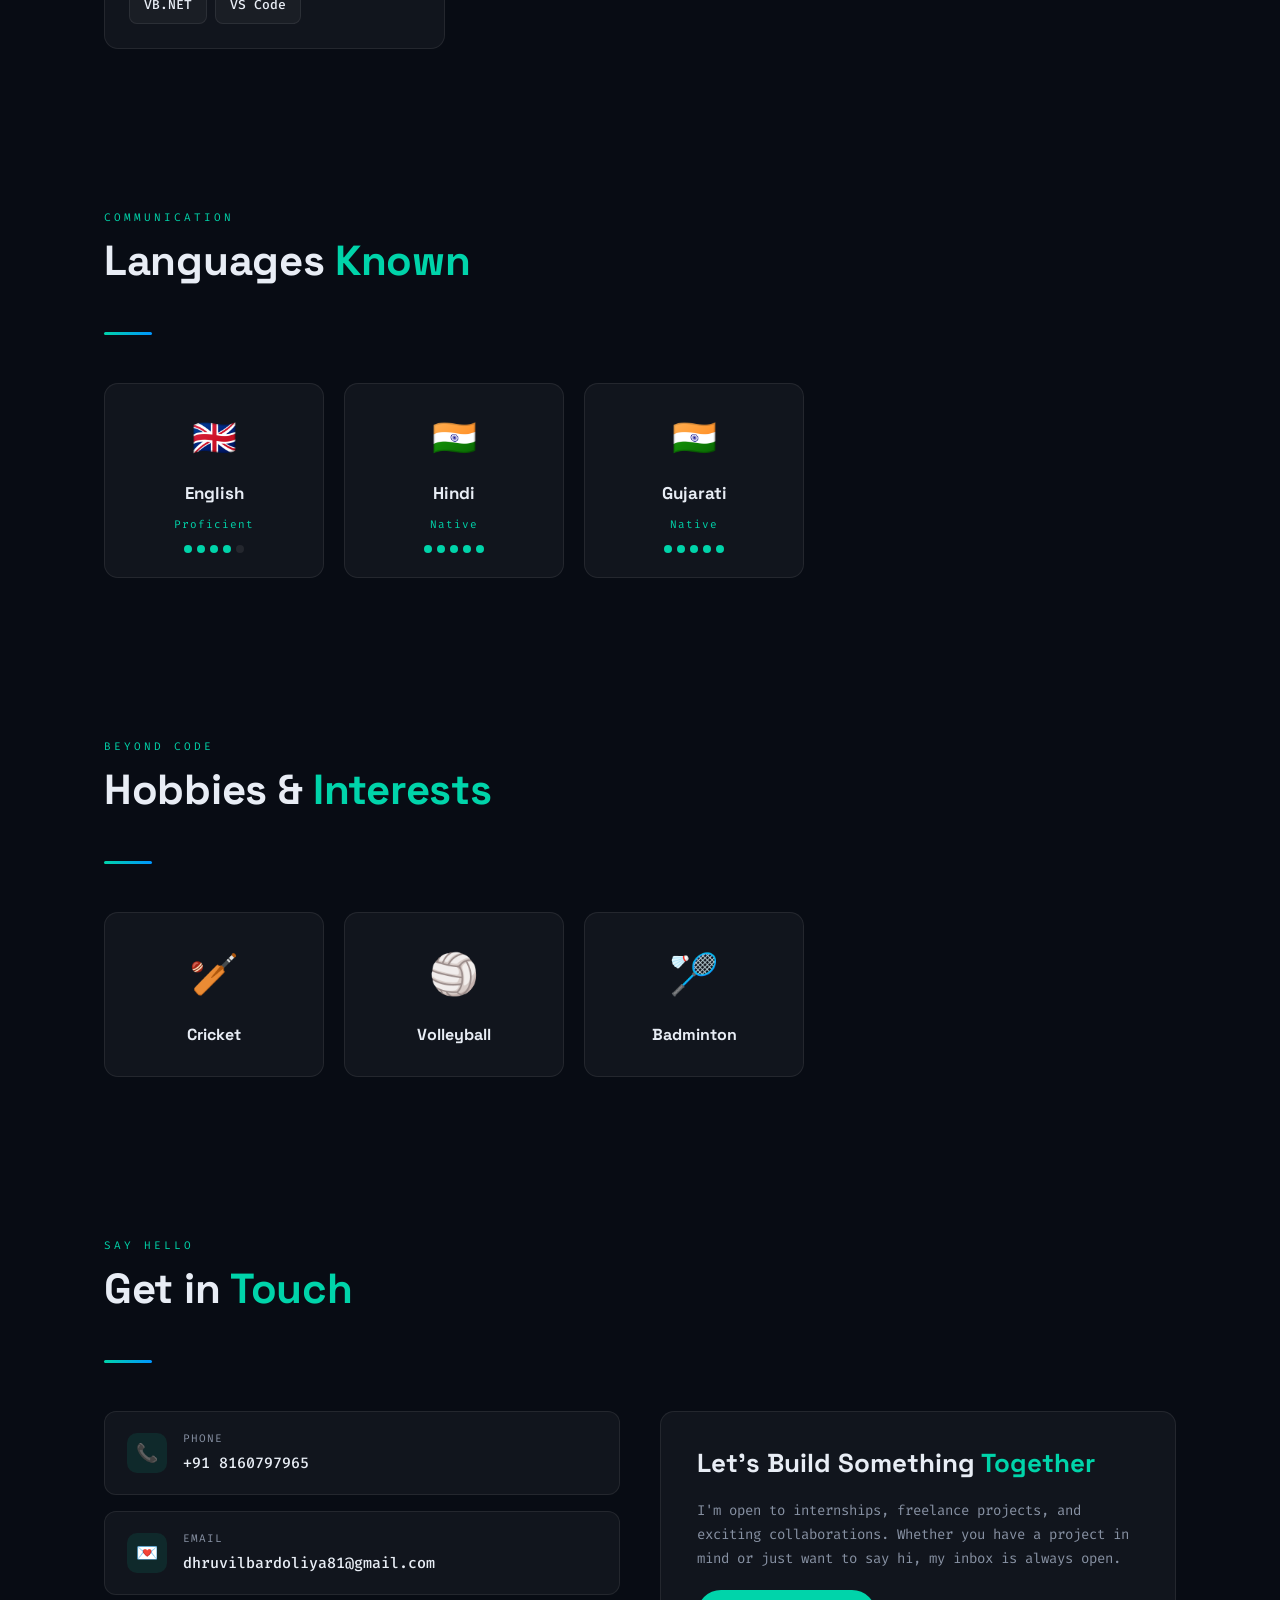
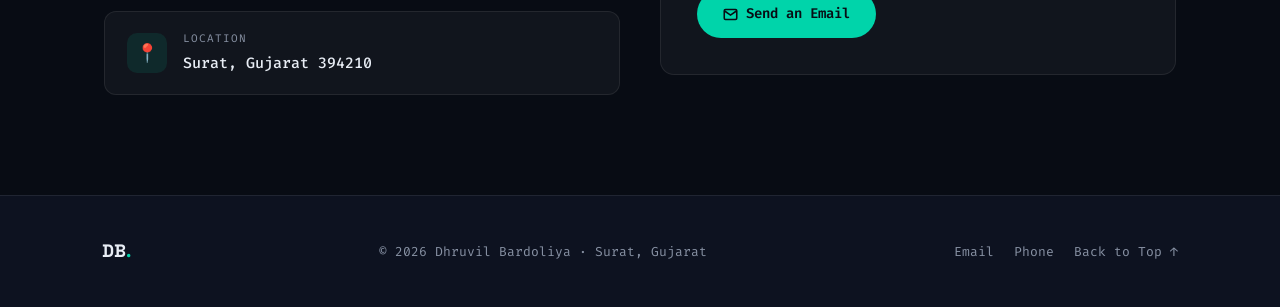
==== commit 6f66860c: "Add files via upload" ====
--- a/CV.html
+++ b/CV.html
@@ -1047,11 +1047,11 @@
   <div class="divider"></div>
   <div class="hobbies-grid">
     <div class="hobby-card reveal">
-      <span class="hobby-icon">&#127947;&#65039;</span>
+      <span class="hobby-icon">&#127951;</span>
       <p class="hobby-name">Cricket</p>
     </div>
     <div class="hobby-card reveal" data-delay="80">
-      <span class="hobby-icon">&#127944;</span>
+      <span class="hobby-icon">&#127952;</span>
       <p class="hobby-name">Volleyball</p>
     </div>
     <div class="hobby-card reveal" data-delay="160">
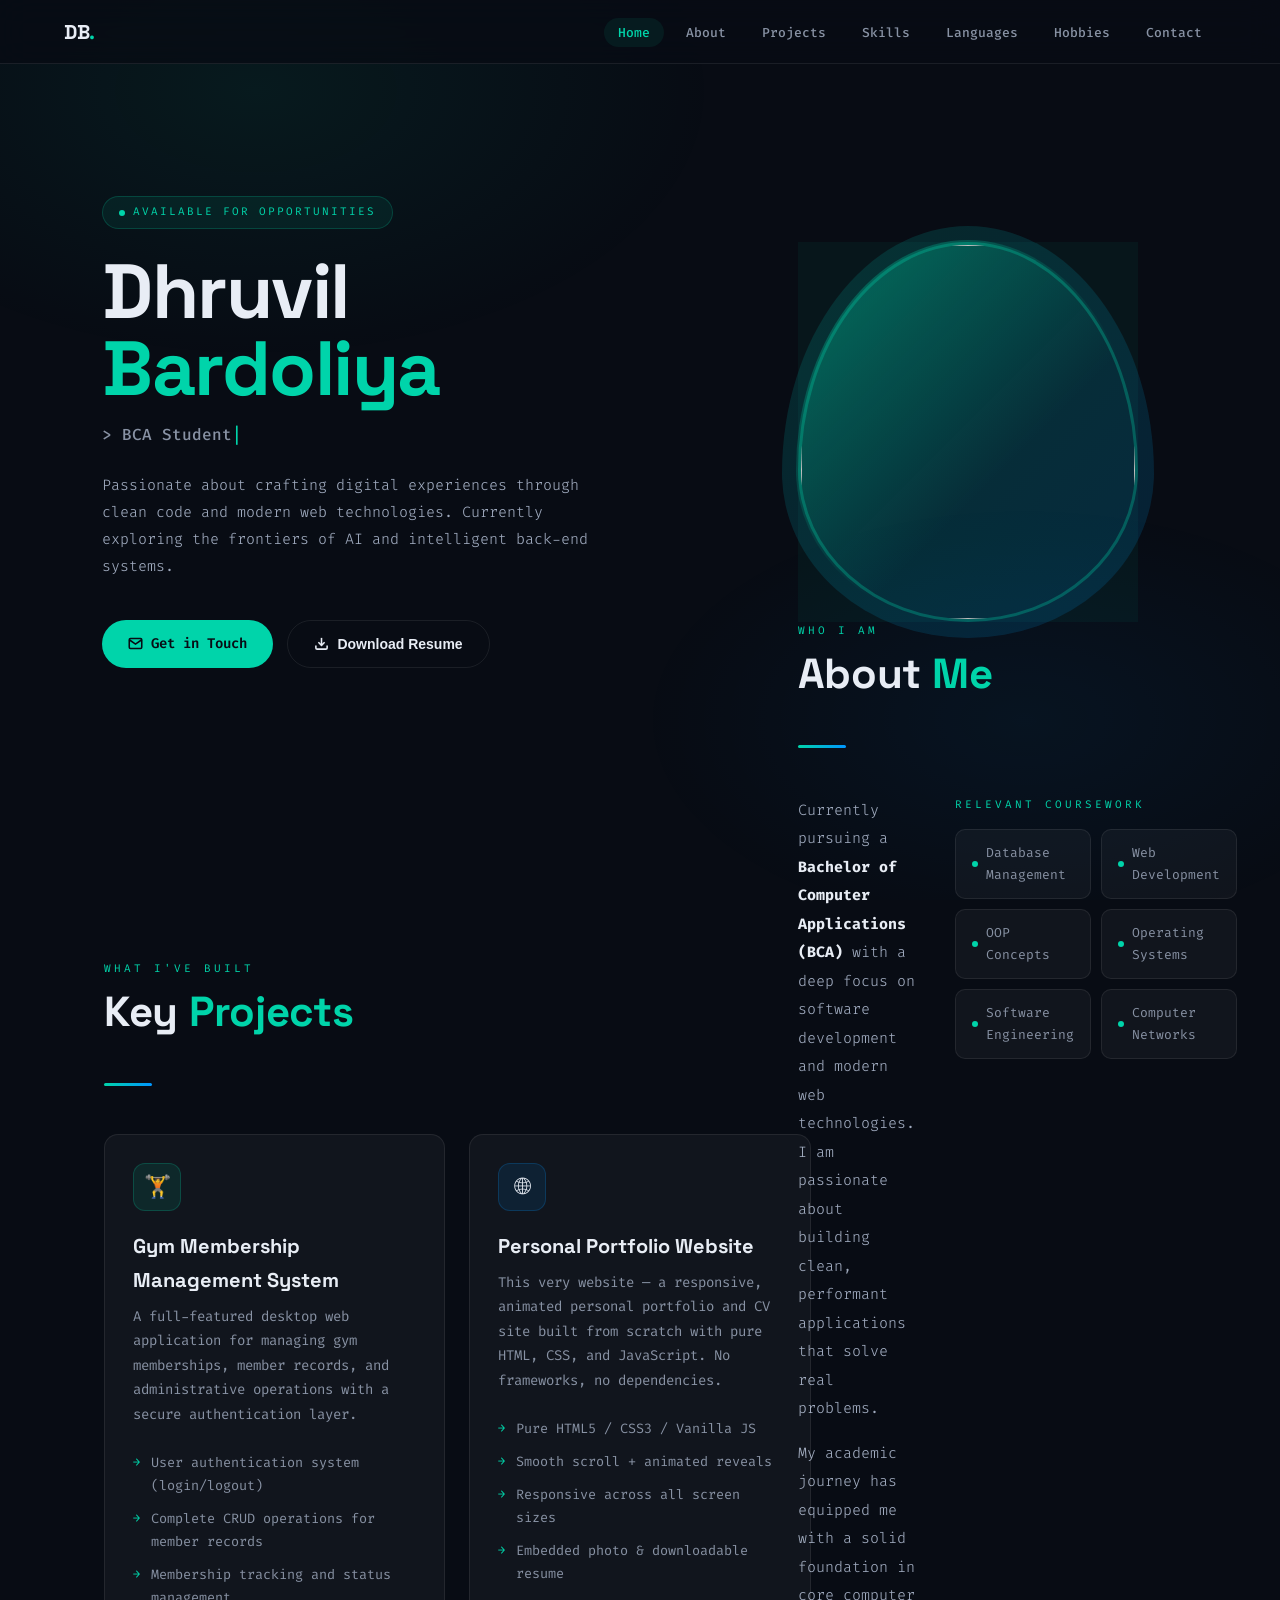
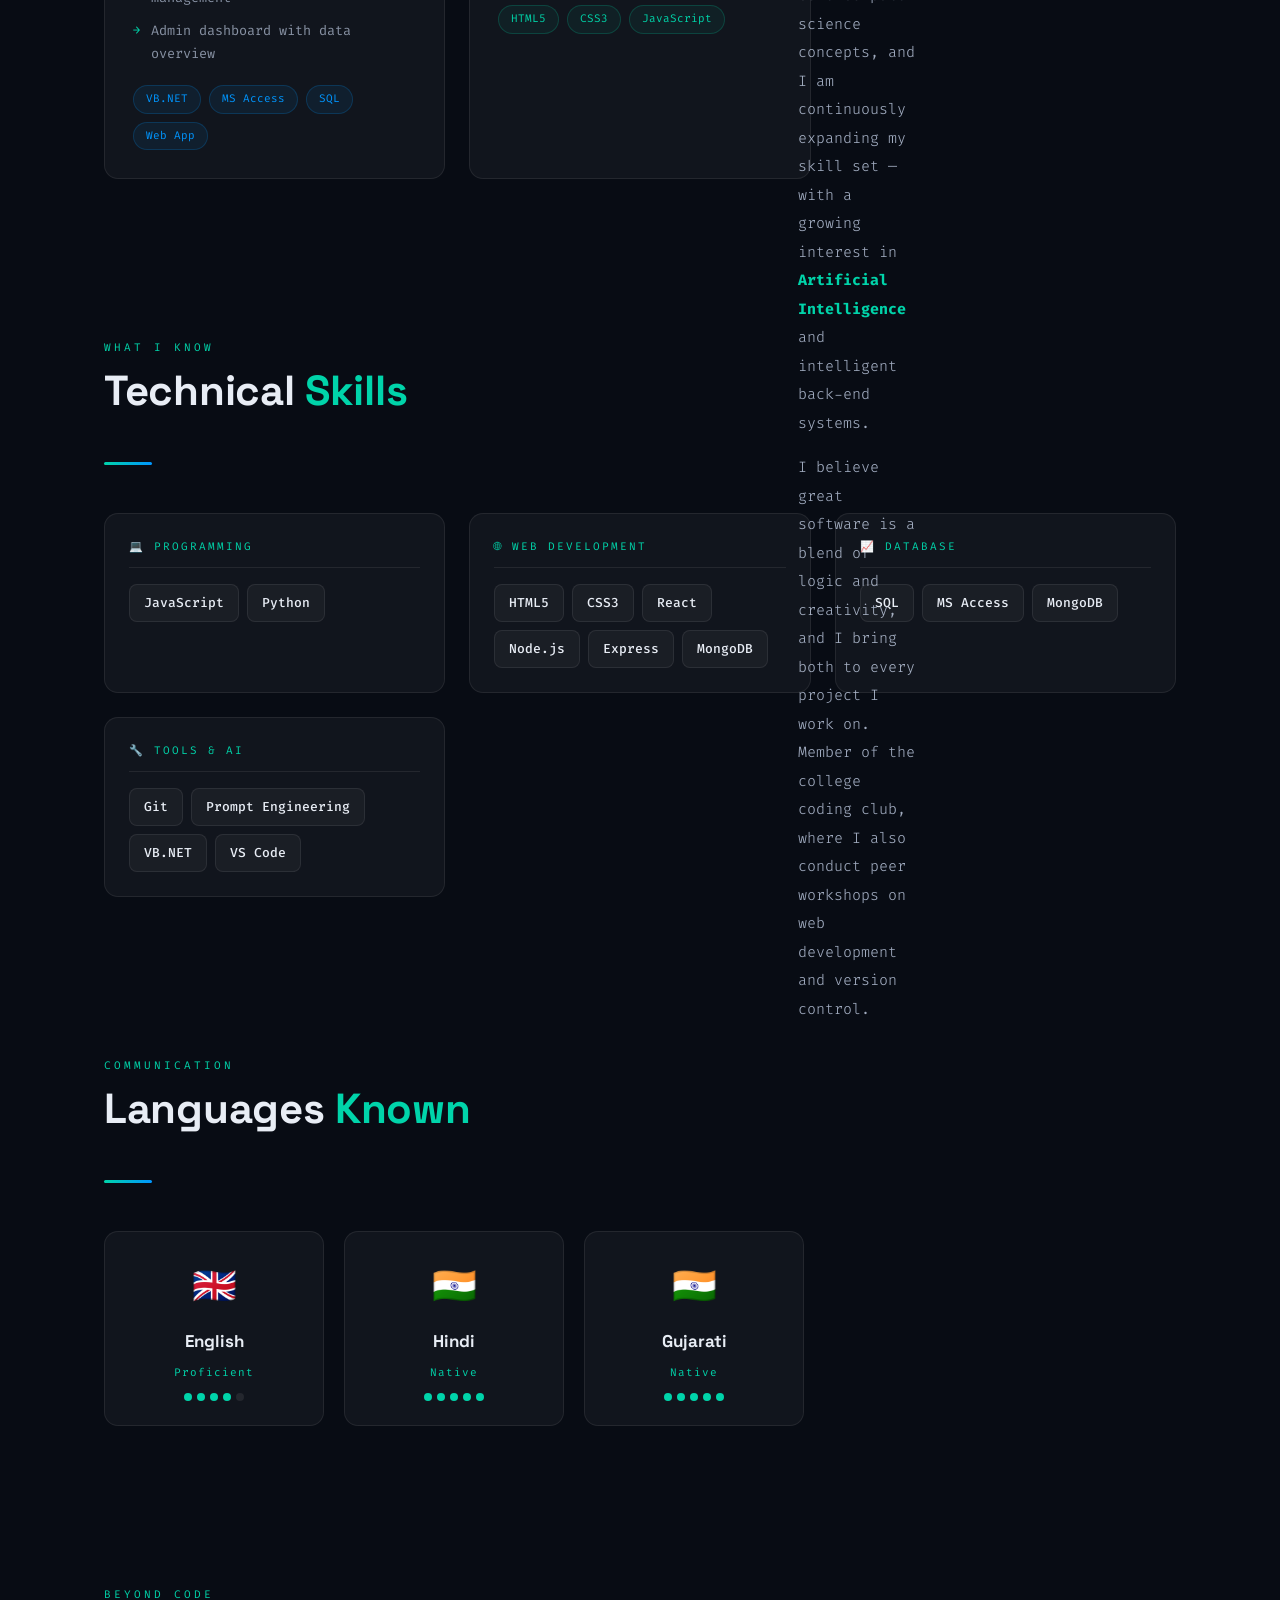
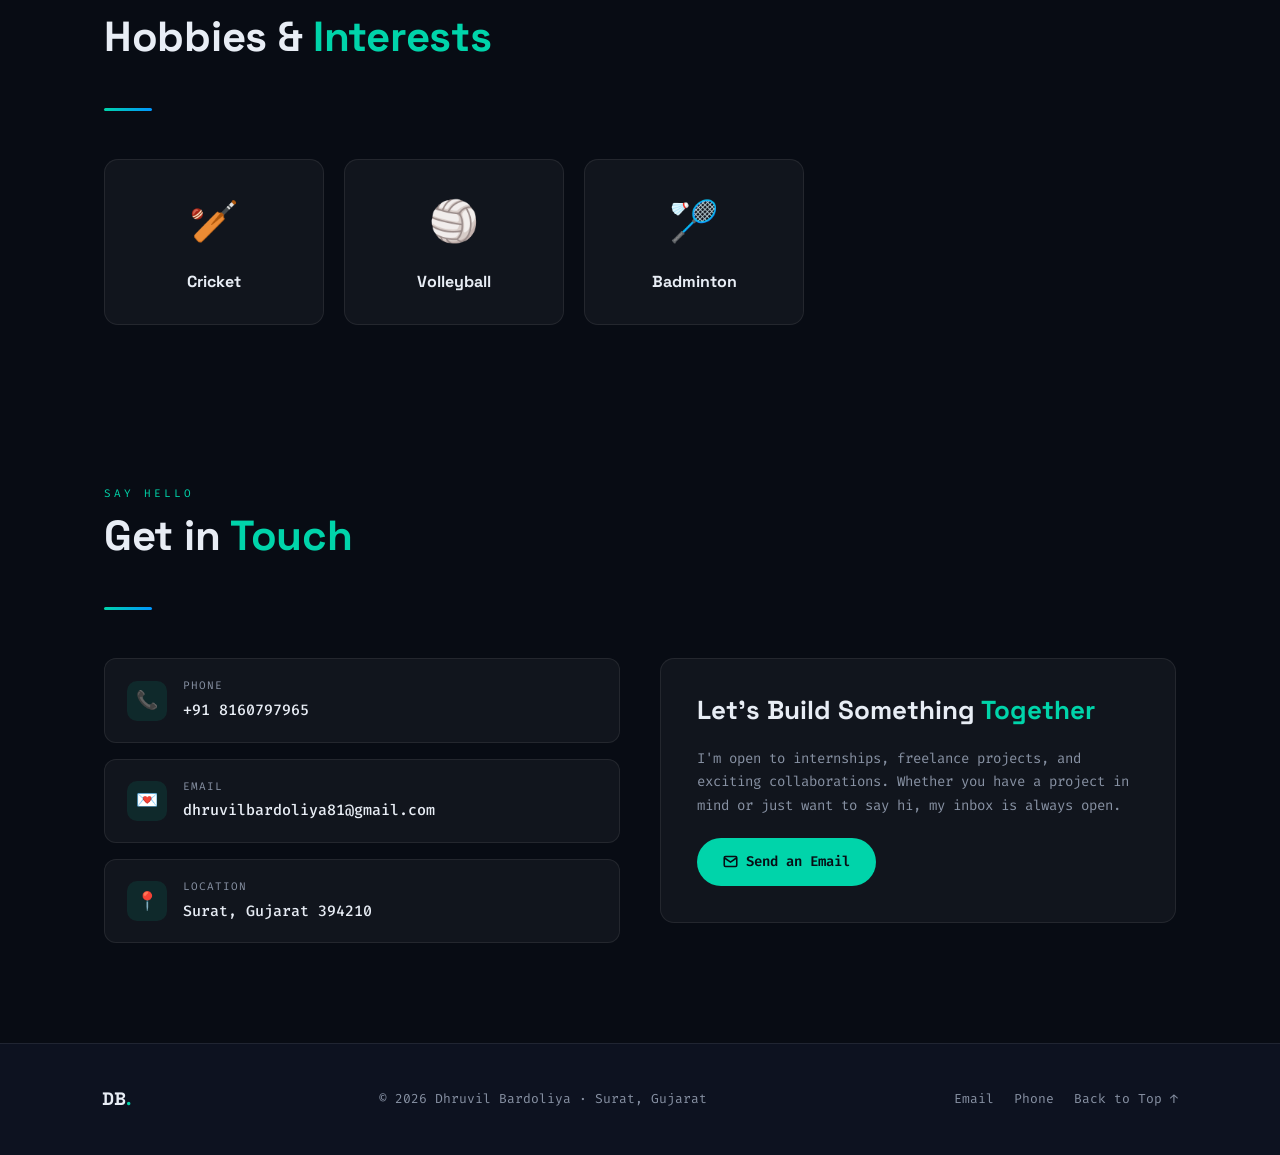
==== commit 09b574a2: "fix : Full rebuild — single file, fixed layout + image" ====
--- a/CV.html
+++ b/CV.html
@@ -1,1339 +1,1324 @@
-<!DOCTYPE html>
-<html lang="en">
-<head>
-  <meta charset="UTF-8">
-  <meta name="viewport" content="width=device-width, initial-scale=1.0">
-  <title>Dhruvil Bardoliya — Portfolio & CV</title>
-  <meta name="description" content="Dhruvil Bardoliya — BCA Student, Aspiring Software Developer from Surat, Gujarat.">
-  <link rel="preconnect" href="https://fonts.googleapis.com">
-  <link href="https://fonts.googleapis.com/css2?family=Space+Grotesk:wght@400;500;600;700&family=Fira+Code:wght@300;400;500;600&display=swap" rel="stylesheet">
-  <style>
-/* ============================================================
-   DHRUVIL BARDOLIYA — Portfolio CSS
-   Theme: Dark Glassmorphism · Teal/Cyan accent
-   ============================================================ */
-
-@import url('https://fonts.googleapis.com/css2?family=Space+Grotesk:wght@400;500;600;700&family=Fira+Code:wght@300;400;500;600&display=swap');
-
-/* ── RESET & VARIABLES ── */
-*, *::before, *::after { box-sizing: border-box; margin: 0; padding: 0; }
-
-:root {
-  --bg:        #080c14;
-  --bg2:       #0d1220;
-  --surface:   rgba(255,255,255,0.04);
-  --border:    rgba(255,255,255,0.08);
-  --accent:    #00d4aa;
-  --accent2:   #0096ff;
-  --text:      #e8edf5;
-  --muted:     #8892a4;
-  --heading: 'Space Grotesk', sans-serif;
-  --body:    'Fira Code', monospace;
-  --mono:    'Fira Code', monospace;
-  --radius:    14px;
-  --glow:      0 0 40px rgba(0,212,170,0.15);
-}
-
-html { scroll-behavior: smooth; font-size: 16px; }
-
-body {
-  font-family: var(--body);
-  background: var(--bg);
-  color: var(--text);
-  line-height: 1.7;
-  overflow-x: hidden;
-}
-
-/* ── SCROLLBAR ── */
-::-webkit-scrollbar { width: 5px; }
-::-webkit-scrollbar-track { background: var(--bg); }
-::-webkit-scrollbar-thumb { background: var(--accent); border-radius: 10px; }
-
-/* ── BACKGROUND MESH ── */
-body::before {
-  content: '';
-  position: fixed;
-  inset: 0;
-  background:
-    radial-gradient(ellipse 60% 50% at 20% 10%, rgba(0,212,170,0.07) 0%, transparent 60%),
-    radial-gradient(ellipse 50% 40% at 80% 80%, rgba(0,150,255,0.06) 0%, transparent 60%);
-  pointer-events: none;
-  z-index: 0;
-}
-
-/* ── NAV ── */
-nav {
-  position: fixed;
-  top: 0; left: 0; right: 0;
-  z-index: 100;
-  padding: 0 5%;
-  height: 64px;
-  display: flex;
-  align-items: center;
-  justify-content: space-between;
-  background: rgba(8,12,20,0.85);
-  backdrop-filter: blur(16px);
-  border-bottom: 1px solid var(--border);
-  transition: background 0.3s;
-}
-
-.nav-logo {
-  font-family: var(--heading);
-  font-size: 20px;
-  font-weight: 800;
-  letter-spacing: -0.3px;
-  color: var(--text);
-}
-
-.nav-logo span { color: var(--accent); }
-
-.nav-links {
-  display: flex;
-  gap: 8px;
-  list-style: none;
-}
-
-.nav-links a {
-  font-size: 13px;
-  font-weight: 500;
-  color: var(--muted);
-  text-decoration: none;
-  padding: 6px 14px;
-  border-radius: 100px;
-  transition: all 0.2s;
-  font-family: var(--mono);
-}
-
-.nav-links a:hover,
-.nav-links a.active {
-  color: var(--accent);
-  background: rgba(0,212,170,0.08);
-}
-
-.hamburger {
-  display: none;
-  flex-direction: column;
-  gap: 5px;
-  cursor: pointer;
-  padding: 4px;
-}
-
-.hamburger span {
-  display: block;
-  width: 22px; height: 2px;
-  background: var(--text);
-  border-radius: 2px;
-  transition: all 0.3s;
-}
-
-/* ── SECTION BASE ── */
-section {
-  position: relative;
-  z-index: 1;
-  padding: 100px 5%;
-  max-width: 1200px;
-  margin: 0 auto;
-}
-
-section + section { padding-top: 60px; }
-
-.section-label {
-  font-family: var(--mono);
-  font-size: 11px;
-  letter-spacing: 3px;
-  text-transform: uppercase;
-  color: var(--accent);
-  margin-bottom: 10px;
-}
-
-.section-title {
-  font-family: var(--heading);
-  font-size: clamp(28px, 4vw, 42px);
-  font-weight: 800;
-  line-height: 1.1;
-  letter-spacing: -0.3px;
-  margin-bottom: 48px;
-  color: var(--text);
-}
-
-.section-title span { color: var(--accent); }
-
-.divider {
-  width: 48px; height: 3px;
-  background: linear-gradient(90deg, var(--accent), var(--accent2));
-  border-radius: 4px;
-  margin: 16px 0 48px;
-}
-
-/* ── HERO ── */
-#hero {
-  min-height: 100vh;
-  padding-top: 64px;
-  display: flex;
-  align-items: center;
-  max-width: 100%;
-  padding-left: 8%;
-  padding-right: 8%;
-}
-
-.hero-inner {
-  display: grid;
-  grid-template-columns: 1fr 420px;
-  gap: 80px;
-  align-items: center;
-  width: 100%;
-  max-width: 1200px;
-  margin: 0 auto;
-}
-
-.hero-badge {
-  display: inline-flex;
-  align-items: center;
-  gap: 8px;
-  font-family: var(--mono);
-  font-size: 11px;
-  letter-spacing: 2px;
-  text-transform: uppercase;
-  color: var(--accent);
-  background: rgba(0,212,170,0.08);
-  border: 1px solid rgba(0,212,170,0.2);
-  border-radius: 100px;
-  padding: 6px 16px;
-  margin-bottom: 24px;
-  opacity: 0;
-  animation: fadeUp 0.6s ease 0.1s forwards;
-}
-
-.hero-badge::before {
-  content: '';
-  width: 6px; height: 6px;
-  background: var(--accent);
-  border-radius: 50%;
-  animation: pulse 2s ease infinite;
-}
-
-@keyframes pulse {
-  0%, 100% { opacity: 1; transform: scale(1); }
-  50% { opacity: 0.5; transform: scale(1.3); }
-}
-
-.hero-name {
-  font-family: var(--heading);
-  font-size: clamp(44px, 6vw, 80px);
-  font-weight: 800;
-  line-height: 1.0;
-  letter-spacing: -1.5px;
-  color: var(--text);
-  margin-bottom: 14px;
-  opacity: 0;
-  animation: fadeUp 0.6s ease 0.2s forwards;
-}
-
-.hero-name .accent { color: var(--accent); }
-
-.hero-title {
-  font-size: 16px;
-  font-weight: 500;
-  color: var(--muted);
-  margin-bottom: 24px;
-  font-family: var(--mono);
-  opacity: 0;
-  animation: fadeUp 0.6s ease 0.3s forwards;
-}
-
-.hero-desc {
-  font-size: 15px;
-  font-weight: 300;
-  color: #a0abbf;
-  max-width: 500px;
-  line-height: 1.8;
-  margin-bottom: 40px;
-  opacity: 0;
-  animation: fadeUp 0.6s ease 0.4s forwards;
-}
-
-.hero-btns {
-  display: flex;
-  flex-wrap: wrap;
-  gap: 14px;
-  opacity: 0;
-  animation: fadeUp 0.6s ease 0.5s forwards;
-}
-
-.btn {
-  display: inline-flex;
-  align-items: center;
-  gap: 8px;
-  padding: 12px 26px;
-  border-radius: 100px;
-  font-size: 14px;
-  font-weight: 600;
-  text-decoration: none;
-  transition: all 0.25s;
-  cursor: pointer;
-  border: none;
-}
-
-.btn-primary {
-  background: var(--accent);
-  color: #080c14;
-}
-
-.btn-primary:hover {
-  background: #00f0c0;
-  transform: translateY(-2px);
-  box-shadow: 0 8px 30px rgba(0,212,170,0.3);
-}
-
-.btn-outline {
-  background: transparent;
-  color: var(--text);
-  border: 1px solid var(--border);
-}
-
-.btn-outline:hover {
-  border-color: var(--accent);
-  color: var(--accent);
-  transform: translateY(-2px);
-}
-
-/* HERO PHOTO */
-.hero-photo-col {
-  position: relative;
-  display: flex;
-  justify-content: center;
-  opacity: 0;
-  animation: fadeLeft 0.7s ease 0.3s forwards;
-}
-
-.hero-photo-wrap {
-  position: relative;
-  width: 340px; height: 380px;
-}
-
-.hero-photo-wrap::before {
-  content: '';
-  position: absolute;
-  inset: -16px;
-  border-radius: 50% 50% 50% 50% / 60% 60% 40% 40%;
-  background: linear-gradient(135deg, var(--accent), var(--accent2));
-  opacity: 0.15;
-  animation: morphBlob 8s ease-in-out infinite;
-}
-
-.hero-photo-wrap::after {
-  content: '';
-  position: absolute;
-  inset: -2px;
-  border-radius: 50% 50% 50% 50% / 60% 60% 40% 40%;
-  background: linear-gradient(135deg, var(--accent), transparent 60%);
-  opacity: 0.4;
-}
-
-@keyframes morphBlob {
-  0%, 100% { border-radius: 50% 50% 50% 50% / 60% 60% 40% 40%; }
-  33%       { border-radius: 60% 40% 70% 30% / 50% 60% 40% 50%; }
-  66%       { border-radius: 40% 60% 30% 70% / 40% 50% 60% 50%; }
-}
-
-.hero-photo {
-  width: 100%; height: 100%;
-  object-fit: cover;
-  object-position: center top;
-  border-radius: 50% 50% 50% 50% / 60% 60% 40% 40%;
-  position: relative;
-  z-index: 1;
-  animation: morphBlob 8s ease-in-out infinite;
-}
-
-.hero-float-badge {
-  position: absolute;
-  background: rgba(13,18,32,0.9);
-  border: 1px solid var(--border);
-  backdrop-filter: blur(10px);
-  border-radius: 12px;
-  padding: 10px 16px;
-  font-size: 12px;
-  font-family: var(--mono);
-  white-space: nowrap;
-  z-index: 10;
-}
-
-.hero-float-badge.b1 { bottom: 20px; left: -20px; color: var(--accent); border-color: rgba(0,212,170,0.2); }
-.hero-float-badge.b2 { top: 30px; right: -20px; color: var(--accent2); border-color: rgba(0,150,255,0.2); }
-
-/* ── ABOUT ── */
-.about-grid {
-  display: grid;
-  grid-template-columns: 1fr 1fr;
-  gap: 40px;
-  align-items: start;
-}
-
-.about-text p {
-  font-size: 15px;
-  font-weight: 300;
-  color: #a0abbf;
-  line-height: 1.9;
-  margin-bottom: 16px;
-}
-
-.coursework-grid {
-  display: grid;
-  grid-template-columns: 1fr 1fr;
-  gap: 10px;
-}
-
-.course-item {
-  background: var(--surface);
-  border: 1px solid var(--border);
-  border-radius: 10px;
-  padding: 12px 16px;
-  font-size: 13px;
-  color: var(--muted);
-  display: flex;
-  align-items: center;
-  gap: 8px;
-  transition: all 0.2s;
-}
-
-.course-item:hover {
-  border-color: rgba(0,212,170,0.3);
-  color: var(--text);
-  background: rgba(0,212,170,0.05);
-}
-
-.course-item .dot {
-  width: 6px; height: 6px;
-  background: var(--accent);
-  border-radius: 50%;
-  flex-shrink: 0;
-}
-
-/* ── PROJECTS ── */
-.projects-grid {
-  display: grid;
-  grid-template-columns: repeat(auto-fill, minmax(320px, 1fr));
-  gap: 24px;
-}
-
-.project-card {
-  background: var(--surface);
-  border: 1px solid var(--border);
-  border-radius: var(--radius);
-  padding: 28px;
-  transition: all 0.3s;
-  position: relative;
-  overflow: hidden;
-}
-
-.project-card::before {
-  content: '';
-  position: absolute;
-  top: 0; left: 0; right: 0;
-  height: 2px;
-  background: linear-gradient(90deg, var(--accent), var(--accent2));
-  transform: scaleX(0);
-  transform-origin: left;
-  transition: transform 0.3s;
-}
-
-.project-card:hover {
-  transform: translateY(-4px);
-  border-color: rgba(0,212,170,0.2);
-  box-shadow: 0 20px 60px rgba(0,0,0,0.3), var(--glow);
-}
-
-.project-card:hover::before { transform: scaleX(1); }
-
-.project-icon {
-  width: 48px; height: 48px;
-  border-radius: 12px;
-  background: rgba(0,212,170,0.1);
-  border: 1px solid rgba(0,212,170,0.2);
-  display: flex; align-items: center; justify-content: center;
-  font-size: 22px;
-  margin-bottom: 18px;
-}
-
-.project-title {
-  font-family: var(--heading);
-  font-size: 20px;
-  font-weight: 700;
-  color: var(--text);
-  margin-bottom: 8px;
-}
-
-.project-desc {
-  font-size: 14px;
-  color: var(--muted);
-  line-height: 1.75;
-  margin-bottom: 20px;
-}
-
-.project-tags {
-  display: flex;
-  flex-wrap: wrap;
-  gap: 8px;
-}
-
-.tag {
-  font-family: var(--mono);
-  font-size: 11px;
-  padding: 4px 12px;
-  border-radius: 100px;
-  background: rgba(0,150,255,0.08);
-  border: 1px solid rgba(0,150,255,0.2);
-  color: var(--accent2);
-}
-
-.project-features {
-  margin: 14px 0;
-  list-style: none;
-}
-
-.project-features li {
-  font-size: 13.5px;
-  color: var(--muted);
-  padding: 5px 0 5px 18px;
-  position: relative;
-}
-
-.project-features li::before {
-  content: '→';
-  position: absolute;
-  left: 0;
-  color: var(--accent);
-  font-family: var(--mono);
-  font-size: 12px;
-}
-
-/* ── SKILLS ── */
-.skills-categories {
-  display: grid;
-  grid-template-columns: repeat(auto-fill, minmax(260px, 1fr));
-  gap: 24px;
-}
-
-.skill-cat {
-  background: var(--surface);
-  border: 1px solid var(--border);
-  border-radius: var(--radius);
-  padding: 24px;
-  transition: all 0.3s;
-}
-
-.skill-cat:hover {
-  border-color: rgba(0,212,170,0.25);
-  box-shadow: var(--glow);
-}
-
-.skill-cat-title {
-  font-family: var(--mono);
-  font-size: 11px;
-  letter-spacing: 2px;
-  text-transform: uppercase;
-  color: var(--accent);
-  margin-bottom: 16px;
-  padding-bottom: 10px;
-  border-bottom: 1px solid var(--border);
-}
-
-.skill-badges {
-  display: flex;
-  flex-wrap: wrap;
-  gap: 8px;
-}
-
-.skill-badge {
-  font-size: 13px;
-  font-weight: 500;
-  padding: 7px 14px;
-  border-radius: 8px;
-  background: rgba(255,255,255,0.04);
-  border: 1px solid var(--border);
-  color: var(--text);
-  transition: all 0.2s;
-  cursor: default;
-}
-
-.skill-badge:hover {
-  background: rgba(0,212,170,0.1);
-  border-color: rgba(0,212,170,0.3);
-  color: var(--accent);
-  transform: translateY(-2px);
-}
-
-/* ── LANGUAGES ── */
-.langs-grid {
-  display: grid;
-  grid-template-columns: repeat(3, 1fr);
-  gap: 20px;
-  max-width: 700px;
-}
-
-.lang-card {
-  background: var(--surface);
-  border: 1px solid var(--border);
-  border-radius: var(--radius);
-  padding: 24px;
-  text-align: center;
-  transition: all 0.3s;
-}
-
-.lang-card:hover {
-  border-color: rgba(0,212,170,0.3);
-  transform: translateY(-4px);
-  box-shadow: var(--glow);
-}
-
-.lang-flag { font-size: 36px; margin-bottom: 10px; }
-
-.lang-name {
-  font-family: var(--heading);
-  font-size: 17px;
-  font-weight: 700;
-  margin-bottom: 8px;
-}
-
-.lang-level {
-  font-family: var(--mono);
-  font-size: 11px;
-  color: var(--accent);
-  letter-spacing: 1px;
-}
-
-.lang-dots {
-  display: flex;
-  justify-content: center;
-  gap: 5px;
-  margin-top: 10px;
-}
-
-.ldot {
-  width: 8px; height: 8px;
-  border-radius: 50%;
-  background: var(--border);
-}
-
-.ldot.filled { background: var(--accent); }
-
-/* ── HOBBIES ── */
-.hobbies-grid {
-  display: grid;
-  grid-template-columns: repeat(3, 1fr);
-  gap: 20px;
-  max-width: 700px;
-}
-
-.hobby-card {
-  background: var(--surface);
-  border: 1px solid var(--border);
-  border-radius: var(--radius);
-  padding: 28px 20px;
-  text-align: center;
-  transition: all 0.3s;
-  cursor: default;
-}
-
-.hobby-card:hover {
-  border-color: rgba(0,212,170,0.3);
-  transform: translateY(-5px) scale(1.02);
-  box-shadow: var(--glow);
-}
-
-.hobby-icon { font-size: 40px; margin-bottom: 12px; display: block; }
-
-.hobby-name {
-  font-family: var(--heading);
-  font-size: 16px;
-  font-weight: 700;
-}
-
-/* ── CONTACT ── */
-.contact-grid {
-  display: grid;
-  grid-template-columns: 1fr 1fr;
-  gap: 40px;
-  align-items: start;
-}
-
-.contact-info-list { list-style: none; display: flex; flex-direction: column; gap: 16px; }
-
-.contact-info-item {
-  display: flex;
-  align-items: center;
-  gap: 16px;
-  background: var(--surface);
-  border: 1px solid var(--border);
-  border-radius: 12px;
-  padding: 18px 22px;
-  transition: all 0.2s;
-}
-
-.contact-info-item:hover {
-  border-color: rgba(0,212,170,0.3);
-  background: rgba(0,212,170,0.04);
-}
-
-.contact-icon {
-  width: 40px; height: 40px;
-  background: rgba(0,212,170,0.1);
-  border-radius: 10px;
-  display: flex; align-items: center; justify-content: center;
-  font-size: 18px;
-  flex-shrink: 0;
-}
-
-.contact-label { font-size: 11px; font-family: var(--mono); color: var(--muted); text-transform: uppercase; letter-spacing: 1px; }
-.contact-val { font-size: 15px; font-weight: 500; color: var(--text); margin-top: 2px; }
-
-.contact-cta {
-  background: var(--surface);
-  border: 1px solid var(--border);
-  border-radius: var(--radius);
-  padding: 36px;
-  display: flex;
-  flex-direction: column;
-  align-items: flex-start;
-  gap: 20px;
-}
-
-.contact-cta h3 {
-  font-family: var(--heading);
-  font-size: 26px;
-  font-weight: 800;
-  line-height: 1.2;
-}
-
-.contact-cta h3 span { color: var(--accent); }
-.contact-cta p { font-size: 14px; color: var(--muted); line-height: 1.7; }
-
-/* ── FOOTER ── */
-footer {
-  background: var(--bg2);
-  border-top: 1px solid var(--border);
-  padding: 40px 8%;
-  display: flex;
-  align-items: center;
-  justify-content: space-between;
-  flex-wrap: wrap;
-  gap: 20px;
-  position: relative;
-  z-index: 1;
-}
-
-.footer-logo {
-  font-family: var(--heading);
-  font-size: 18px;
-  font-weight: 800;
-}
-
-.footer-logo span { color: var(--accent); }
-
-.footer-copy {
-  font-size: 13px;
-  color: var(--muted);
-  font-family: var(--mono);
-}
-
-.footer-links { display: flex; gap: 20px; }
-
-.footer-links a {
-  font-size: 13px;
-  color: var(--muted);
-  text-decoration: none;
-  transition: color 0.2s;
-}
-
-.footer-links a:hover { color: var(--accent); }
-
-/* ── ANIMATIONS ── */
-@keyframes fadeUp {
-  from { opacity: 0; transform: translateY(20px); }
-  to   { opacity: 1; transform: translateY(0); }
-}
-
-@keyframes fadeLeft {
-  from { opacity: 0; transform: translateX(30px); }
-  to   { opacity: 1; transform: translateX(0); }
-}
-
-.reveal {
-  opacity: 0;
-  transform: translateY(24px);
-  transition: opacity 0.6s ease, transform 0.6s ease;
-}
-
-.reveal.visible {
-  opacity: 1;
-  transform: translateY(0);
-}
-
-/* ── MOBILE NAV ── */
-@media (max-width: 900px) {
-  nav { padding: 0 5%; }
-  .nav-links {
-    position: fixed;
-    top: 64px; left: 0; right: 0;
-    flex-direction: column;
-    background: rgba(8,12,20,0.97);
-    backdrop-filter: blur(16px);
-    padding: 24px;
-    gap: 6px;
-    display: none;
-    border-bottom: 1px solid var(--border);
-  }
-  .nav-links.open { display: flex; }
-  .hamburger { display: flex; }
-  .hero-inner { grid-template-columns: 1fr; text-align: center; }
-  .hero-photo-col { order: -1; }
-  .hero-photo-wrap { width: 240px; height: 270px; margin: 0 auto; }
-  .hero-desc { margin: 0 auto 30px; }
-  .hero-btns { justify-content: center; }
-  .about-grid { grid-template-columns: 1fr; }
-  .contact-grid { grid-template-columns: 1fr; }
-  .langs-grid { grid-template-columns: 1fr 1fr 1fr; }
-  .hobbies-grid { grid-template-columns: 1fr 1fr 1fr; }
-}
-
-@media (max-width: 600px) {
-  section { padding: 80px 5% 40px; }
-  .langs-grid, .hobbies-grid { grid-template-columns: 1fr 1fr; }
-  .coursework-grid { grid-template-columns: 1fr; }
-  footer { flex-direction: column; align-items: center; text-align: center; }
-}
-
-</style>
-  <script>
-    function getEmail() {
-      return 'dhruvilbardoliya81' + '@' + 'gmail' + '.' + 'com';
-    }
-    function openEmail() {
-      window.location.href = 'mai' + 'lto:' + getEmail();
-      return false;
-    }
-    window.addEventListener('DOMContentLoaded', function() {
-      document.querySelectorAll('.cv-email').forEach(function(el) {
-        el.textContent = getEmail();
-        el.style.color = 'inherit';
-      });
-    });
-  </script>
-</head>
-<body>
-
-<!-- ════════════════════ NAV ════════════════════ -->
-<nav>
-  <div class="nav-logo">DB<span>.</span></div>
-  <ul class="nav-links">
-    <li><a href="#hero">Home</a></li>
-    <li><a href="#about">About</a></li>
-    <li><a href="#projects">Projects</a></li>
-    <li><a href="#skills">Skills</a></li>
-    <li><a href="#languages">Languages</a></li>
-    <li><a href="#hobbies">Hobbies</a></li>
-    <li><a href="#contact">Contact</a></li>
-  </ul>
-  <div class="hamburger">
-    <span></span><span></span><span></span>
-  </div>
-</nav>
-
-<!-- ════════════════════ HERO ════════════════════ -->
-<section id="hero">
-  <div class="hero-inner">
-    <div class="hero-text-col">
-      <div class="hero-badge">Available for Opportunities</div>
-      <h1 class="hero-name">Dhruvil<br><span class="accent">Bardoliya</span></h1>
-      <p class="hero-title">&gt; <span id="typed-title">BCA Student</span><span style="color:var(--accent);animation:pulse 1s ease infinite;">|</span></p>
-      <p class="hero-desc">
-        Passionate about crafting digital experiences through clean code and modern web technologies.
-        Currently exploring the frontiers of AI and intelligent back-end systems.
-      </p>
-      <div class="hero-btns">
-        <a href="#contact" class="btn btn-primary">
-          <svg width="15" height="15" fill="none" stroke="currentColor" stroke-width="2.5" viewBox="0 0 24 24"><path d="M4 4h16c1.1 0 2 .9 2 2v12c0 1.1-.9 2-2 2H4c-1.1 0-2-.9-2-2V6c0-1.1.9-2 2-2z"/><polyline points="22,6 12,13 2,6"/></svg>
-          Get in Touch
-        </a>
-        <button class="btn btn-outline" id="download-btn">
-          <svg width="15" height="15" fill="none" stroke="currentColor" stroke-width="2.5" viewBox="0 0 24 24"><path d="M21 15v4a2 2 0 01-2 2H5a2 2 0 01-2-2v-4"/><polyline points="7,10 12,15 17,10"/><line x1="12" y1="15" x2="12" y2="3"/></svg>
-          Download Resume
-        </button>
-      </div>
-    </div>
-    <div class="hero-photo-col">
-      <div class="hero-photo-wrap">
-        <img class="hero-photo" src="[data-uri]" alt="Dhruvil Bardoliya">
-      </div>
-    </div>
-  </div>
-</section>
-
-<!-- ════════════════════ ABOUT ════════════════════ -->
-<section id="about">
-  <p class="section-label">Who I Am</p>
-  <h2 class="section-title">About <span>Me</span></h2>
-  <div class="divider"></div>
-  <div class="about-grid">
-    <div class="about-text reveal">
-      <p>
-        Currently pursuing a <strong style="color:var(--text)">Bachelor of Computer Applications (BCA)</strong> with a deep focus on software development and modern web technologies. I am passionate about building clean, performant applications that solve real problems.
-      </p>
-      <p>
-        My academic journey has equipped me with a solid foundation in core computer science concepts, and I am continuously expanding my skill set — with a growing interest in <strong style="color:var(--accent)">Artificial Intelligence</strong> and intelligent back-end systems.
-      </p>
-      <p>
-        I believe great software is a blend of logic and creativity, and I bring both to every project I work on. Member of the college coding club, where I also conduct peer workshops on web development and version control.
-      </p>
-    </div>
-    <div class="reveal" data-delay="100">
-      <p class="section-label" style="margin-bottom:14px;">Relevant Coursework</p>
-      <div class="coursework-grid">
-        <div class="course-item"><span class="dot"></span>Database Management</div>
-        <div class="course-item"><span class="dot"></span>Web Development</div>
-        <div class="course-item"><span class="dot"></span>OOP Concepts</div>
-        <div class="course-item"><span class="dot"></span>Operating Systems</div>
-        <div class="course-item"><span class="dot"></span>Software Engineering</div>
-        <div class="course-item"><span class="dot"></span>Computer Networks</div>
-      </div>
-    </div>
-  </div>
-</section>
-
-<!-- ════════════════════ PROJECTS ════════════════════ -->
-<section id="projects">
-  <p class="section-label">What I've Built</p>
-  <h2 class="section-title">Key <span>Projects</span></h2>
-  <div class="divider"></div>
-  <div class="projects-grid">
-
-    <div class="project-card reveal">
-      <div class="project-icon">&#127947;</div>
-      <h3 class="project-title">Gym Membership Management System</h3>
-      <p class="project-desc">A full-featured desktop web application for managing gym memberships, member records, and administrative operations with a secure authentication layer.</p>
-      <ul class="project-features">
-        <li>User authentication system (login/logout)</li>
-        <li>Complete CRUD operations for member records</li>
-        <li>Membership tracking and status management</li>
-        <li>Admin dashboard with data overview</li>
-      </ul>
-      <div class="project-tags">
-        <span class="tag">VB.NET</span>
-        <span class="tag">MS Access</span>
-        <span class="tag">SQL</span>
-        <span class="tag">Web App</span>
-      </div>
-    </div>
-
-    <div class="project-card reveal" data-delay="100">
-      <div class="project-icon" style="background:rgba(0,150,255,0.1);border-color:rgba(0,150,255,0.2)">&#127760;</div>
-      <h3 class="project-title">Personal Portfolio Website</h3>
-      <p class="project-desc">This very website — a responsive, animated personal portfolio and CV site built from scratch with pure HTML, CSS, and JavaScript. No frameworks, no dependencies.</p>
-      <ul class="project-features">
-        <li>Pure HTML5 / CSS3 / Vanilla JS</li>
-        <li>Smooth scroll + animated reveals</li>
-        <li>Responsive across all screen sizes</li>
-        <li>Embedded photo & downloadable resume</li>
-      </ul>
-      <div class="project-tags">
-        <span class="tag" style="color:var(--accent);border-color:rgba(0,212,170,0.2);background:rgba(0,212,170,0.06)">HTML5</span>
-        <span class="tag" style="color:var(--accent);border-color:rgba(0,212,170,0.2);background:rgba(0,212,170,0.06)">CSS3</span>
-        <span class="tag" style="color:var(--accent);border-color:rgba(0,212,170,0.2);background:rgba(0,212,170,0.06)">JavaScript</span>
-      </div>
-    </div>
-
-  </div>
-</section>
-
-<!-- ════════════════════ SKILLS ════════════════════ -->
-<section id="skills">
-  <p class="section-label">What I Know</p>
-  <h2 class="section-title">Technical <span>Skills</span></h2>
-  <div class="divider"></div>
-  <div class="skills-categories">
-
-    <div class="skill-cat reveal">
-      <p class="skill-cat-title">&#128187; Programming</p>
-      <div class="skill-badges">
-        <span class="skill-badge">JavaScript</span>
-        <span class="skill-badge">Python</span>
-      </div>
-    </div>
-
-    <div class="skill-cat reveal" data-delay="80">
-      <p class="skill-cat-title">&#127760; Web Development</p>
-      <div class="skill-badges">
-        <span class="skill-badge">HTML5</span>
-        <span class="skill-badge">CSS3</span>
-        <span class="skill-badge">React</span>
-        <span class="skill-badge">Node.js</span>
-        <span class="skill-badge">Express</span>
-        <span class="skill-badge">MongoDB</span>
-      </div>
-    </div>
-
-    <div class="skill-cat reveal" data-delay="160">
-      <p class="skill-cat-title">&#128200; Database</p>
-      <div class="skill-badges">
-        <span class="skill-badge">SQL</span>
-        <span class="skill-badge">MS Access</span>
-        <span class="skill-badge">MongoDB</span>
-      </div>
-    </div>
-
-    <div class="skill-cat reveal" data-delay="240">
-      <p class="skill-cat-title">&#128295; Tools & AI</p>
-      <div class="skill-badges">
-        <span class="skill-badge">Git</span>
-        <span class="skill-badge">Prompt Engineering</span>
-        <span class="skill-badge">VB.NET</span>
-        <span class="skill-badge">VS Code</span>
-      </div>
-    </div>
-
-  </div>
-</section>
-
-<!-- ════════════════════ LANGUAGES ════════════════════ -->
-<section id="languages">
-  <p class="section-label">Communication</p>
-  <h2 class="section-title">Languages <span>Known</span></h2>
-  <div class="divider"></div>
-  <div class="langs-grid">
-    <div class="lang-card reveal">
-      <div class="lang-flag">&#127468;&#127463;</div>
-      <p class="lang-name">English</p>
-      <p class="lang-level">Proficient</p>
-      <div class="lang-dots">
-        <div class="ldot filled"></div>
-        <div class="ldot filled"></div>
-        <div class="ldot filled"></div>
-        <div class="ldot filled"></div>
-        <div class="ldot"></div>
-      </div>
-    </div>
-    <div class="lang-card reveal" data-delay="80">
-      <div class="lang-flag">&#127470;&#127475;</div>
-      <p class="lang-name">Hindi</p>
-      <p class="lang-level">Native</p>
-      <div class="lang-dots">
-        <div class="ldot filled"></div>
-        <div class="ldot filled"></div>
-        <div class="ldot filled"></div>
-        <div class="ldot filled"></div>
-        <div class="ldot filled"></div>
-      </div>
-    </div>
-    <div class="lang-card reveal" data-delay="160">
-      <div class="lang-flag">&#127470;&#127475;</div>
-      <p class="lang-name">Gujarati</p>
-      <p class="lang-level">Native</p>
-      <div class="lang-dots">
-        <div class="ldot filled"></div>
-        <div class="ldot filled"></div>
-        <div class="ldot filled"></div>
-        <div class="ldot filled"></div>
-        <div class="ldot filled"></div>
-      </div>
-    </div>
-  </div>
-</section>
-
-<!-- ════════════════════ HOBBIES ════════════════════ -->
-<section id="hobbies">
-  <p class="section-label">Beyond Code</p>
-  <h2 class="section-title">Hobbies &amp; <span>Interests</span></h2>
-  <div class="divider"></div>
-  <div class="hobbies-grid">
-    <div class="hobby-card reveal">
-      <span class="hobby-icon">&#127951;</span>
-      <p class="hobby-name">Cricket</p>
-    </div>
-    <div class="hobby-card reveal" data-delay="80">
-      <span class="hobby-icon">&#127952;</span>
-      <p class="hobby-name">Volleyball</p>
-    </div>
-    <div class="hobby-card reveal" data-delay="160">
-      <span class="hobby-icon">&#127992;</span>
-      <p class="hobby-name">Badminton</p>
-    </div>
-  </div>
-</section>
-
-<!-- ════════════════════ CONTACT ════════════════════ -->
-<section id="contact">
-  <p class="section-label">Say Hello</p>
-  <h2 class="section-title">Get in <span>Touch</span></h2>
-  <div class="divider"></div>
-  <div class="contact-grid">
-    <ul class="contact-info-list reveal">
-      <li class="contact-info-item">
-        <div class="contact-icon">&#128222;</div>
-        <div>
-          <p class="contact-label">Phone</p>
-          <p class="contact-val">+91 8160797965</p>
-        </div>
-      </li>
-      <li class="contact-info-item">
-        <div class="contact-icon">&#128140;</div>
-        <div>
-          <p class="contact-label">Email</p>
-          <p class="contact-val"><span class="cv-email">loading...</span></p>
-        </div>
-      </li>
-      <li class="contact-info-item">
-        <div class="contact-icon">&#128205;</div>
-        <div>
-          <p class="contact-label">Location</p>
-          <p class="contact-val">Surat, Gujarat 394210</p>
-        </div>
-      </li>
-    </ul>
-    <div class="contact-cta reveal" data-delay="150">
-      <h3>Let's Build Something <span>Together</span></h3>
-      <p>I'm open to internships, freelance projects, and exciting collaborations. Whether you have a project in mind or just want to say hi, my inbox is always open.</p>
-      <a href="#" onclick="return openEmail();" class="btn btn-primary">
-        <svg width="15" height="15" fill="none" stroke="currentColor" stroke-width="2.5" viewBox="0 0 24 24"><path d="M4 4h16c1.1 0 2 .9 2 2v12c0 1.1-.9 2-2 2H4c-1.1 0-2-.9-2-2V6c0-1.1.9-2 2-2z"/><polyline points="22,6 12,13 2,6"/></svg>
-        Send an Email
-      </a>
-    </div>
-  </div>
-</section>
-
-<!-- ════════════════════ FOOTER ════════════════════ -->
-<footer>
-  <div class="footer-logo">DB<span>.</span></div>
-  <p class="footer-copy">&#169; 2026 Dhruvil Bardoliya &middot; Surat, Gujarat</p>
-  <div class="footer-links">
-    <a href="#" onclick="return openEmail();">Email</a>
-    <a href="tel:+918160797965">Phone</a>
-    <a href="#hero">Back to Top &#8593;</a>
-  </div>
-</footer>
-
-<script>
-/* ============================================================
-   DHRUVIL BARDOLIYA — Portfolio JavaScript
-   ============================================================ */
-
-// ── SMOOTH NAV HIGHLIGHTING ──
-const sections = document.querySelectorAll('section[id]');
-const navLinks = document.querySelectorAll('.nav-links a');
-
-function updateActiveNav() {
-  const scrollY = window.scrollY;
-  sections.forEach(section => {
-    const top = section.offsetTop - 100;
-    const bottom = top + section.offsetHeight;
-    const id = section.getAttribute('id');
-    const link = document.querySelector(`.nav-links a[href="#${id}"]`);
-    if (link) {
-      if (scrollY >= top && scrollY < bottom) {
-        navLinks.forEach(l => l.classList.remove('active'));
-        link.classList.add('active');
-      }
-    }
-  });
-}
-
-window.addEventListener('scroll', updateActiveNav);
-
-// ── SCROLL REVEAL ──
-const revealEls = document.querySelectorAll('.reveal');
-
-const revealObserver = new IntersectionObserver((entries) => {
-  entries.forEach((entry, i) => {
-    if (entry.isIntersecting) {
-      // Stagger children if parent has data-stagger
-      const el = entry.target;
-      const delay = el.dataset.delay || 0;
-      setTimeout(() => {
-        el.classList.add('visible');
-      }, delay);
-      revealObserver.unobserve(el);
-    }
-  });
-}, { threshold: 0.1 });
-
-revealEls.forEach((el, i) => {
-  revealObserver.observe(el);
-});
-
-// ── HAMBURGER MENU ──
-const hamburger = document.querySelector('.hamburger');
-const navMenu   = document.querySelector('.nav-links');
-
-hamburger.addEventListener('click', () => {
-  navMenu.classList.toggle('open');
-  hamburger.classList.toggle('active');
-});
-
-// Close on link click
-navMenu.querySelectorAll('a').forEach(a => {
-  a.addEventListener('click', () => {
-    navMenu.classList.remove('open');
-    hamburger.classList.remove('active');
-  });
-});
-
-// ── TYPED TITLE EFFECT ──
-const typedEl = document.getElementById('typed-title');
-if (typedEl) {
-  const phrases = [
-    'BCA Student',
-    'Aspiring Developer',
-    'Web Enthusiast',
-    'AI Explorer',
-  ];
-  let phraseIdx = 0;
-  let charIdx   = 0;
-  let deleting  = false;
-
-  function typeLoop() {
-    const current = phrases[phraseIdx];
-    if (!deleting) {
-      typedEl.textContent = current.slice(0, charIdx + 1);
-      charIdx++;
-      if (charIdx === current.length) {
-        deleting = true;
-        setTimeout(typeLoop, 1800);
-        return;
-      }
-    } else {
-      typedEl.textContent = current.slice(0, charIdx - 1);
-      charIdx--;
-      if (charIdx === 0) {
-        deleting = false;
-        phraseIdx = (phraseIdx + 1) % phrases.length;
-      }
-    }
-    setTimeout(typeLoop, deleting ? 60 : 90);
-  }
-  setTimeout(typeLoop, 1200);
-}
-
-// ── NAV BACKGROUND on SCROLL ──
-const nav = document.querySelector('nav');
-window.addEventListener('scroll', () => {
-  nav.style.background = window.scrollY > 40
-    ? 'rgba(8,12,20,0.95)'
-    : 'rgba(8,12,20,0.85)';
-});
-
-// ── DOWNLOAD RESUME ──
-document.getElementById('download-btn').addEventListener('click', () => {
-  const s = document.createElement('script');
-  s.src = 'https://cdnjs.cloudflare.com/ajax/libs/jspdf/2.5.1/jspdf.umd.min.js';
-  s.onload = generatePDF;
-  document.head.appendChild(s);
-});
-
-function generatePDF() {
-  const { jsPDF } = window.jspdf;
-  const doc = new jsPDF({ orientation: 'portrait', unit: 'mm', format: 'a4' });
-  const pageW = 210, margin = 18, contentW = 210 - 36;
-  let y = 0;
-
-  // Dark header
-  doc.setFillColor(13, 18, 32);
-  doc.rect(0, 0, pageW, 52, 'F');
-  doc.setFont('helvetica', 'bold');
-  doc.setFontSize(28);
-  doc.setTextColor(255, 255, 255);
-  doc.text('DHRUVIL BARDOLIYA', margin, 22);
-  doc.setFontSize(11);
-  doc.setFont('helvetica', 'normal');
-  doc.setTextColor(0, 212, 170);
-  doc.text('BCA Student  |  Aspiring Software Developer', margin, 31);
-  doc.setFontSize(8.5);
-  doc.setTextColor(180, 195, 220);
-  doc.text('+91 8160797965   |   dhruvilbardoliya81@gmail.com   |   Surat, Gujarat 394210', margin, 41);
-  doc.setDrawColor(0, 212, 170);
-  doc.setLineWidth(0.8);
-  doc.line(margin, 48, pageW - margin, 48);
-
-  y = 62;
-
-  function sec(t) {
-    doc.setFont('helvetica','bold'); doc.setFontSize(11); doc.setTextColor(0,212,170);
-    doc.text(t.toUpperCase(), margin, y);
-    doc.setDrawColor(0,212,170); doc.setLineWidth(0.3);
-    doc.line(margin, y+2, pageW-margin, y+2); y += 9;
-  }
-  function body(t, indent=0) {
-    doc.setFont('helvetica','normal'); doc.setFontSize(9.5); doc.setTextColor(60,70,90);
-    const lines = doc.splitTextToSize(t, contentW - indent);
-    doc.text(lines, margin+indent, y); y += lines.length * 5.5;
-  }
-  function bold(t) {
-    doc.setFont('helvetica','bold'); doc.setFontSize(10); doc.setTextColor(20,30,48);
-    doc.text(t, margin, y); y += 6;
-  }
-  function gap(n=4){ y+=n; }
-
-  sec('About Me');
-  body('Currently pursuing a Bachelor of Computer Applications (BCA) with a focus on software development and web technologies. Passionate about building clean, performant applications. Exploring Artificial Intelligence and intelligent back-end systems.');
-  gap();
-
-  sec('Education');
-  bold('Bachelor of Computer Applications (BCA)');
-  body('Focus: Software Development & Web Technologies', 3);
-  body('Coursework: Database Management Systems · Web Development · OOP · Operating Systems · Software Engineering', 3);
-  gap();
-
-  sec('Projects');
-  bold('Gym Membership Management System');
-  body('Web application built with VB.Net and MS Access database.', 3);
-  body('• User authentication (login/logout)', 3);
-  body('• Full CRUD operations for member records', 3);
-  body('• Membership tracking and admin dashboard', 3);
-  gap(2);
-  bold('Personal Portfolio Website');
-  body('Responsive portfolio built with pure HTML5, CSS3 & JavaScript. Deployed on GitHub Pages.', 3);
-  gap();
-
-  sec('Technical Skills');
-  [['Programming','JavaScript, Python'],['Web Dev','HTML5, CSS3, React, Node.js, Express, MongoDB'],['Database','SQL, MS Access'],['Tools & AI','Git, Prompt Engineering, VB.Net']].forEach(([c,v])=>{
-    doc.setFont('helvetica','bold'); doc.setFontSize(9.5); doc.setTextColor(20,30,48);
-    doc.text(c+':', margin+3, y);
-    doc.setFont('helvetica','normal'); doc.setTextColor(60,70,90);
-    doc.text(v, margin+32, y); y+=6;
-  });
-  gap();
-
-  sec('Activities');
-  body('• Active member of college coding club');
-  body('• Conducted peer workshops on web development and version control');
-  body('• Continuously learning new technologies with a focus on AI and back-end systems');
-  gap();
-
-  const col2X = pageW/2+5, savedY = y;
-  doc.setFont('helvetica','bold'); doc.setFontSize(11); doc.setTextColor(0,212,170);
-  doc.text('LANGUAGES', margin, y);
-  doc.setDrawColor(0,212,170); doc.setLineWidth(0.3); doc.line(margin, y+2, margin+70, y+2); y+=9;
-  ['English — Proficient','Hindi — Native','Gujarati — Native'].forEach(l=>{
-    doc.setFont('helvetica','normal'); doc.setFontSize(9.5); doc.setTextColor(60,70,90);
-    doc.text('• '+l, margin+3, y); y+=5.5;
-  });
-
-  y = savedY;
-  doc.setFont('helvetica','bold'); doc.setFontSize(11); doc.setTextColor(0,212,170);
-  doc.text('HOBBIES', col2X, y);
-  doc.setDrawColor(0,212,170); doc.setLineWidth(0.3); doc.line(col2X, y+2, col2X+70, y+2); y+=9;
-  ['Cricket','Volleyball','Badminton'].forEach(h=>{
-    doc.setFont('helvetica','normal'); doc.setFontSize(9.5); doc.setTextColor(60,70,90);
-    doc.text('• '+h, col2X+3, y); y+=5.5;
-  });
-
-  doc.setDrawColor(0,212,170); doc.setLineWidth(0.3); doc.line(margin, 284, pageW-margin, 284);
-  doc.setFontSize(8); doc.setTextColor(150,160,180);
-  doc.text('dhruvilbardoliya81@gmail.com   |   +91 8160797965   |   Surat, Gujarat', pageW/2, 289, {align:'center'});
-
-  doc.save('Dhruvil_Bardoliya_Resume.pdf');
-}
-
-// dummy to close
-</script>
-</body>
+<!DOCTYPE html>
+<html lang="en">
+<head>
+  <meta charset="UTF-8">
+  <meta name="viewport" content="width=device-width, initial-scale=1.0">
+  <title>Dhruvil Bardoliya — Portfolio & CV</title>
+  <meta name="description" content="Dhruvil Bardoliya — BCA Student, Aspiring Software Developer from Surat, Gujarat.">
+  <link rel="preconnect" href="https://fonts.googleapis.com">
+  <link href="https://fonts.googleapis.com/css2?family=Space+Grotesk:wght@400;500;600;700&family=Fira+Code:wght@300;400;500;600&display=swap" rel="stylesheet">
+  <style>
+
+@import url('https://fonts.googleapis.com/css2?family=Space+Grotesk:wght@400;500;600;700&family=Fira+Code:wght@300;400;500;600&display=swap');
+
+*, *::before, *::after { box-sizing: border-box; margin: 0; padding: 0; }
+
+:root {
+  --bg:        #080c14;
+  --bg2:       #0d1220;
+  --surface:   rgba(255,255,255,0.04);
+  --border:    rgba(255,255,255,0.08);
+  --accent:    #00d4aa;
+  --accent2:   #0096ff;
+  --text:      #e8edf5;
+  --muted:     #8892a4;
+  --heading: 'Space Grotesk', sans-serif;
+  --body:    'Fira Code', monospace;
+  --mono:    'Fira Code', monospace;
+  --radius:    14px;
+  --glow:      0 0 40px rgba(0,212,170,0.15);
+}
+
+html { scroll-behavior: smooth; font-size: 16px; }
+
+body {
+  font-family: var(--body);
+  background: var(--bg);
+  color: var(--text);
+  line-height: 1.7;
+  overflow-x: hidden;
+}
+
+::-webkit-scrollbar { width: 5px; }
+::-webkit-scrollbar-track { background: var(--bg); }
+::-webkit-scrollbar-thumb { background: var(--accent); border-radius: 10px; }
+
+body::before {
+  content: '';
+  position: fixed;
+  inset: 0;
+  background:
+    radial-gradient(ellipse 60% 50% at 20% 10%, rgba(0,212,170,0.07) 0%, transparent 60%),
+    radial-gradient(ellipse 50% 40% at 80% 80%, rgba(0,150,255,0.06) 0%, transparent 60%);
+  pointer-events: none;
+  z-index: 0;
+}
+
+nav {
+  position: fixed;
+  top: 0; left: 0; right: 0;
+  z-index: 100;
+  padding: 0 5%;
+  height: 64px;
+  display: flex;
+  align-items: center;
+  justify-content: space-between;
+  background: rgba(8,12,20,0.85);
+  backdrop-filter: blur(16px);
+  border-bottom: 1px solid var(--border);
+  transition: background 0.3s;
+}
+
+.nav-logo {
+  font-family: var(--heading);
+  font-size: 20px;
+  font-weight: 800;
+  letter-spacing: -0.3px;
+  color: var(--text);
+}
+
+.nav-logo span { color: var(--accent); }
+
+.nav-links {
+  display: flex;
+  gap: 8px;
+  list-style: none;
+}
+
+.nav-links a {
+  font-size: 13px;
+  font-weight: 500;
+  color: var(--muted);
+  text-decoration: none;
+  padding: 6px 14px;
+  border-radius: 100px;
+  transition: all 0.2s;
+  font-family: var(--mono);
+}
+
+.nav-links a:hover,
+.nav-links a.active {
+  color: var(--accent);
+  background: rgba(0,212,170,0.08);
+}
+
+.hamburger {
+  display: none;
+  flex-direction: column;
+  gap: 5px;
+  cursor: pointer;
+  padding: 4px;
+  position: relative;
+  z-index: 200;
+  -webkit-tap-highlight-color: transparent;
+}
+
+.hamburger span {
+  display: block;
+  width: 22px; height: 2px;
+  background: var(--text);
+  border-radius: 2px;
+  transition: all 0.3s;
+}
+
+section {
+  position: relative;
+  z-index: 1;
+  padding: 100px 5%;
+  max-width: 1200px;
+  margin: 0 auto;
+}
+
+section + section { padding-top: 60px; }
+
+.section-label {
+  font-family: var(--mono);
+  font-size: 11px;
+  letter-spacing: 3px;
+  text-transform: uppercase;
+  color: var(--accent);
+  margin-bottom: 10px;
+}
+
+.section-title {
+  font-family: var(--heading);
+  font-size: clamp(28px, 4vw, 42px);
+  font-weight: 800;
+  line-height: 1.1;
+  letter-spacing: -0.3px;
+  margin-bottom: 48px;
+  color: var(--text);
+}
+
+.section-title span { color: var(--accent); }
+
+.divider {
+  width: 48px; height: 3px;
+  background: linear-gradient(90deg, var(--accent), var(--accent2));
+  border-radius: 4px;
+  margin: 16px 0 48px;
+}
+
+#hero {
+  min-height: 100vh;
+  padding-top: 64px;
+  display: flex;
+  align-items: center;
+  max-width: 100%;
+  padding-left: 8%;
+  padding-right: 8%;
+}
+
+.hero-inner {
+  display: grid;
+  grid-template-columns: 1fr 420px;
+  gap: 80px;
+  align-items: center;
+  width: 100%;
+  max-width: 1200px;
+  margin: 0 auto;
+}
+
+.hero-badge {
+  display: inline-flex;
+  align-items: center;
+  gap: 8px;
+  font-family: var(--mono);
+  font-size: 11px;
+  letter-spacing: 2px;
+  text-transform: uppercase;
+  color: var(--accent);
+  background: rgba(0,212,170,0.08);
+  border: 1px solid rgba(0,212,170,0.2);
+  border-radius: 100px;
+  padding: 6px 16px;
+  margin-bottom: 24px;
+  opacity: 0;
+  animation: fadeUp 0.6s ease 0.1s forwards;
+}
+
+.hero-badge::before {
+  content: '';
+  width: 6px; height: 6px;
+  background: var(--accent);
+  border-radius: 50%;
+  animation: pulse 2s ease infinite;
+}
+
+@keyframes pulse {
+  0%, 100% { opacity: 1; transform: scale(1); }
+  50% { opacity: 0.5; transform: scale(1.3); }
+}
+
+.hero-name {
+  font-family: var(--heading);
+  font-size: clamp(44px, 6vw, 80px);
+  font-weight: 800;
+  line-height: 1.0;
+  letter-spacing: -1.5px;
+  color: var(--text);
+  margin-bottom: 14px;
+  opacity: 0;
+  animation: fadeUp 0.6s ease 0.2s forwards;
+}
+
+.hero-name .accent { color: var(--accent); }
+
+.hero-title {
+  font-size: 16px;
+  font-weight: 500;
+  color: var(--muted);
+  margin-bottom: 24px;
+  font-family: var(--mono);
+  opacity: 0;
+  animation: fadeUp 0.6s ease 0.3s forwards;
+}
+
+.hero-desc {
+  font-size: 15px;
+  font-weight: 300;
+  color: #a0abbf;
+  max-width: 500px;
+  line-height: 1.8;
+  margin-bottom: 40px;
+  opacity: 0;
+  animation: fadeUp 0.6s ease 0.4s forwards;
+}
+
+.hero-btns {
+  display: flex;
+  flex-wrap: wrap;
+  gap: 14px;
+  opacity: 0;
+  animation: fadeUp 0.6s ease 0.5s forwards;
+}
+
+.btn {
+  display: inline-flex;
+  align-items: center;
+  gap: 8px;
+  padding: 12px 26px;
+  border-radius: 100px;
+  font-size: 14px;
+  font-weight: 600;
+  text-decoration: none;
+  transition: all 0.25s;
+  cursor: pointer;
+  border: none;
+}
+
+.btn-primary {
+  background: var(--accent);
+  color: #080c14;
+}
+
+.btn-primary:hover {
+  background: #00f0c0;
+  transform: translateY(-2px);
+  box-shadow: 0 8px 30px rgba(0,212,170,0.3);
+}
+
+.btn-outline {
+  background: transparent;
+  color: var(--text);
+  border: 1px solid var(--border);
+}
+
+.btn-outline:hover {
+  border-color: var(--accent);
+  color: var(--accent);
+  transform: translateY(-2px);
+}
+
+.hero-photo-col {
+  position: relative;
+  display: flex;
+  justify-content: center;
+  opacity: 0;
+  animation: fadeLeft 0.7s ease 0.3s forwards;
+}
+
+.hero-photo-wrap {
+  position: relative;
+  width: 340px; height: 380px;
+}
+
+.hero-photo-wrap::before {
+  content: '';
+  position: absolute;
+  inset: -16px;
+  border-radius: 50% 50% 50% 50% / 60% 60% 40% 40%;
+  background: linear-gradient(135deg, var(--accent), var(--accent2));
+  opacity: 0.15;
+  animation: morphBlob 8s ease-in-out infinite;
+}
+
+.hero-photo-wrap::after {
+  content: '';
+  position: absolute;
+  inset: -2px;
+  border-radius: 50% 50% 50% 50% / 60% 60% 40% 40%;
+  background: linear-gradient(135deg, var(--accent), transparent 60%);
+  opacity: 0.4;
+}
+
+@keyframes morphBlob {
+  0%, 100% { border-radius: 50% 50% 50% 50% / 60% 60% 40% 40%; }
+  33%       { border-radius: 60% 40% 70% 30% / 50% 60% 40% 50%; }
+  66%       { border-radius: 40% 60% 30% 70% / 40% 50% 60% 50%; }
+}
+
+.hero-photo {
+  width: 100%;
+  height: 100%;
+  object-fit: cover;
+  object-position: center top;
+  border-radius: 50% 50% 50% 50% / 60% 60% 40% 40%;
+  position: relative;
+  z-index: 2;
+  display: block;
+  animation: morphBlob 8s ease-in-out infinite;
+  border: 3px solid rgba(0,212,170,0.3);
+}
+
+.hero-float-badge {
+  position: absolute;
+  background: rgba(13,18,32,0.9);
+  border: 1px solid var(--border);
+  backdrop-filter: blur(10px);
+  border-radius: 12px;
+  padding: 10px 16px;
+  font-size: 12px;
+  font-family: var(--mono);
+  white-space: nowrap;
+  z-index: 10;
+}
+
+.hero-float-badge.b1 { bottom: 20px; left: -20px; color: var(--accent); border-color: rgba(0,212,170,0.2); }
+.hero-float-badge.b2 { top: 30px; right: -20px; color: var(--accent2); border-color: rgba(0,150,255,0.2); }
+
+.about-grid {
+  display: grid;
+  grid-template-columns: 1fr 1fr;
+  gap: 40px;
+  align-items: start;
+}
+
+.about-text p {
+  font-size: 15px;
+  font-weight: 300;
+  color: #a0abbf;
+  line-height: 1.9;
+  margin-bottom: 16px;
+}
+
+.coursework-grid {
+  display: grid;
+  grid-template-columns: 1fr 1fr;
+  gap: 10px;
+}
+
+.course-item {
+  background: var(--surface);
+  border: 1px solid var(--border);
+  border-radius: 10px;
+  padding: 12px 16px;
+  font-size: 13px;
+  color: var(--muted);
+  display: flex;
+  align-items: center;
+  gap: 8px;
+  transition: all 0.2s;
+}
+
+.course-item:hover {
+  border-color: rgba(0,212,170,0.3);
+  color: var(--text);
+  background: rgba(0,212,170,0.05);
+}
+
+.course-item .dot {
+  width: 6px; height: 6px;
+  background: var(--accent);
+  border-radius: 50%;
+  flex-shrink: 0;
+}
+
+.projects-grid {
+  display: grid;
+  grid-template-columns: repeat(auto-fill, minmax(320px, 1fr));
+  gap: 24px;
+}
+
+.project-card {
+  background: var(--surface);
+  border: 1px solid var(--border);
+  border-radius: var(--radius);
+  padding: 28px;
+  transition: all 0.3s;
+  position: relative;
+  overflow: hidden;
+}
+
+.project-card::before {
+  content: '';
+  position: absolute;
+  top: 0; left: 0; right: 0;
+  height: 2px;
+  background: linear-gradient(90deg, var(--accent), var(--accent2));
+  transform: scaleX(0);
+  transform-origin: left;
+  transition: transform 0.3s;
+}
+
+.project-card:hover {
+  transform: translateY(-4px);
+  border-color: rgba(0,212,170,0.2);
+  box-shadow: 0 20px 60px rgba(0,0,0,0.3), var(--glow);
+}
+
+.project-card:hover::before { transform: scaleX(1); }
+
+.project-icon {
+  width: 48px; height: 48px;
+  border-radius: 12px;
+  background: rgba(0,212,170,0.1);
+  border: 1px solid rgba(0,212,170,0.2);
+  display: flex; align-items: center; justify-content: center;
+  font-size: 22px;
+  margin-bottom: 18px;
+}
+
+.project-title {
+  font-family: var(--heading);
+  font-size: 20px;
+  font-weight: 700;
+  color: var(--text);
+  margin-bottom: 8px;
+}
+
+.project-desc {
+  font-size: 14px;
+  color: var(--muted);
+  line-height: 1.75;
+  margin-bottom: 20px;
+}
+
+.project-tags {
+  display: flex;
+  flex-wrap: wrap;
+  gap: 8px;
+}
+
+.tag {
+  font-family: var(--mono);
+  font-size: 11px;
+  padding: 4px 12px;
+  border-radius: 100px;
+  background: rgba(0,150,255,0.08);
+  border: 1px solid rgba(0,150,255,0.2);
+  color: var(--accent2);
+}
+
+.project-features {
+  margin: 14px 0;
+  list-style: none;
+}
+
+.project-features li {
+  font-size: 13.5px;
+  color: var(--muted);
+  padding: 5px 0 5px 18px;
+  position: relative;
+}
+
+.project-features li::before {
+  content: '→';
+  position: absolute;
+  left: 0;
+  color: var(--accent);
+  font-family: var(--mono);
+  font-size: 12px;
+}
+
+.skills-categories {
+  display: grid;
+  grid-template-columns: repeat(auto-fill, minmax(260px, 1fr));
+  gap: 24px;
+}
+
+.skill-cat {
+  background: var(--surface);
+  border: 1px solid var(--border);
+  border-radius: var(--radius);
+  padding: 24px;
+  transition: all 0.3s;
+}
+
+.skill-cat:hover {
+  border-color: rgba(0,212,170,0.25);
+  box-shadow: var(--glow);
+}
+
+.skill-cat-title {
+  font-family: var(--mono);
+  font-size: 11px;
+  letter-spacing: 2px;
+  text-transform: uppercase;
+  color: var(--accent);
+  margin-bottom: 16px;
+  padding-bottom: 10px;
+  border-bottom: 1px solid var(--border);
+}
+
+.skill-badges {
+  display: flex;
+  flex-wrap: wrap;
+  gap: 8px;
+}
+
+.skill-badge {
+  font-size: 13px;
+  font-weight: 500;
+  padding: 7px 14px;
+  border-radius: 8px;
+  background: rgba(255,255,255,0.04);
+  border: 1px solid var(--border);
+  color: var(--text);
+  transition: all 0.2s;
+  cursor: default;
+}
+
+.skill-badge:hover {
+  background: rgba(0,212,170,0.1);
+  border-color: rgba(0,212,170,0.3);
+  color: var(--accent);
+  transform: translateY(-2px);
+}
+
+.langs-grid {
+  display: grid;
+  grid-template-columns: repeat(3, 1fr);
+  gap: 20px;
+  max-width: 700px;
+}
+
+.lang-card {
+  background: var(--surface);
+  border: 1px solid var(--border);
+  border-radius: var(--radius);
+  padding: 24px;
+  text-align: center;
+  transition: all 0.3s;
+}
+
+.lang-card:hover {
+  border-color: rgba(0,212,170,0.3);
+  transform: translateY(-4px);
+  box-shadow: var(--glow);
+}
+
+.lang-flag { font-size: 36px; margin-bottom: 10px; }
+
+.lang-name {
+  font-family: var(--heading);
+  font-size: 17px;
+  font-weight: 700;
+  margin-bottom: 8px;
+}
+
+.lang-level {
+  font-family: var(--mono);
+  font-size: 11px;
+  color: var(--accent);
+  letter-spacing: 1px;
+}
+
+.lang-dots {
+  display: flex;
+  justify-content: center;
+  gap: 5px;
+  margin-top: 10px;
+}
+
+.ldot {
+  width: 8px; height: 8px;
+  border-radius: 50%;
+  background: var(--border);
+}
+
+.ldot.filled { background: var(--accent); }
+
+.hobbies-grid {
+  display: grid;
+  grid-template-columns: repeat(3, 1fr);
+  gap: 20px;
+  max-width: 700px;
+}
+
+.hobby-card {
+  background: var(--surface);
+  border: 1px solid var(--border);
+  border-radius: var(--radius);
+  padding: 28px 20px;
+  text-align: center;
+  transition: all 0.3s;
+  cursor: default;
+}
+
+.hobby-card:hover {
+  border-color: rgba(0,212,170,0.3);
+  transform: translateY(-5px) scale(1.02);
+  box-shadow: var(--glow);
+}
+
+.hobby-icon { font-size: 40px; margin-bottom: 12px; display: block; }
+
+.hobby-name {
+  font-family: var(--heading);
+  font-size: 16px;
+  font-weight: 700;
+}
+
+.contact-grid {
+  display: grid;
+  grid-template-columns: 1fr 1fr;
+  gap: 40px;
+  align-items: start;
+}
+
+.contact-info-list { list-style: none; display: flex; flex-direction: column; gap: 16px; }
+
+.contact-info-item {
+  display: flex;
+  align-items: center;
+  gap: 16px;
+  background: var(--surface);
+  border: 1px solid var(--border);
+  border-radius: 12px;
+  padding: 18px 22px;
+  transition: all 0.2s;
+}
+
+.contact-info-item:hover {
+  border-color: rgba(0,212,170,0.3);
+  background: rgba(0,212,170,0.04);
+}
+
+.contact-icon {
+  width: 40px; height: 40px;
+  background: rgba(0,212,170,0.1);
+  border-radius: 10px;
+  display: flex; align-items: center; justify-content: center;
+  font-size: 18px;
+  flex-shrink: 0;
+}
+
+.contact-label { font-size: 11px; font-family: var(--mono); color: var(--muted); text-transform: uppercase; letter-spacing: 1px; }
+.contact-val { font-size: 15px; font-weight: 500; color: var(--text); margin-top: 2px; }
+
+.contact-cta {
+  background: var(--surface);
+  border: 1px solid var(--border);
+  border-radius: var(--radius);
+  padding: 36px;
+  display: flex;
+  flex-direction: column;
+  align-items: flex-start;
+  gap: 20px;
+}
+
+.contact-cta h3 {
+  font-family: var(--heading);
+  font-size: 26px;
+  font-weight: 800;
+  line-height: 1.2;
+}
+
+.contact-cta h3 span { color: var(--accent); }
+.contact-cta p { font-size: 14px; color: var(--muted); line-height: 1.7; }
+
+footer {
+  background: var(--bg2);
+  border-top: 1px solid var(--border);
+  padding: 40px 8%;
+  display: flex;
+  align-items: center;
+  justify-content: space-between;
+  flex-wrap: wrap;
+  gap: 20px;
+  position: relative;
+  z-index: 1;
+}
+
+.footer-logo {
+  font-family: var(--heading);
+  font-size: 18px;
+  font-weight: 800;
+}
+
+.footer-logo span { color: var(--accent); }
+
+.footer-copy {
+  font-size: 13px;
+  color: var(--muted);
+  font-family: var(--mono);
+}
+
+.footer-links { display: flex; gap: 20px; }
+
+.footer-links a {
+  font-size: 13px;
+  color: var(--muted);
+  text-decoration: none;
+  transition: color 0.2s;
+}
+
+.footer-links a:hover { color: var(--accent); }
+
+@keyframes fadeUp {
+  from { opacity: 0; transform: translateY(20px); }
+  to   { opacity: 1; transform: translateY(0); }
+}
+
+@keyframes fadeLeft {
+  from { opacity: 0; transform: translateX(30px); }
+  to   { opacity: 1; transform: translateX(0); }
+}
+
+.reveal {
+  opacity: 0;
+  transform: translateY(24px);
+  transition: opacity 0.6s ease, transform 0.6s ease;
+}
+
+.reveal.visible {
+  opacity: 1;
+  transform: translateY(0);
+}
+
+@media (max-width: 900px) {
+  nav { padding: 0 5%; }
+  .nav-links {
+    position: fixed;
+    top: 64px; left: 0; right: 0;
+    flex-direction: column;
+    background: rgba(8,12,20,0.98);
+    backdrop-filter: blur(20px);
+    -webkit-backdrop-filter: blur(20px);
+    padding: 24px;
+    gap: 6px;
+    display: none;
+    border-bottom: 1px solid var(--border);
+    z-index: 999;
+    box-shadow: 0 10px 40px rgba(0,0,0,0.5);
+  }
+  .nav-links.open { display: flex; }
+  .hamburger { display: flex; }
+  #hero { padding-left: 5%; padding-right: 5%; padding-top: 80px; }
+  .hero-inner { grid-template-columns: 1fr; text-align: center; gap: 36px; }
+  .hero-photo-col { order: -1; width: 100%; }
+  .hero-photo-wrap { width: 200px; height: 225px; margin: 0 auto; }
+  .hero-desc { margin: 0 auto 30px; max-width: 100%; }
+  .hero-name { font-size: clamp(36px, 10vw, 60px); }
+  .hero-btns { justify-content: center; flex-direction: column; align-items: center; }
+  .hero-btns .btn { width: 100%; max-width: 280px; justify-content: center; }
+  .hero-contacts { justify-content: center; }
+  .about-grid { grid-template-columns: 1fr; }
+  .contact-grid { grid-template-columns: 1fr; }
+  .langs-grid { grid-template-columns: repeat(3, 1fr); }
+  .hobbies-grid { grid-template-columns: repeat(3, 1fr); }
+  .skills-categories { grid-template-columns: 1fr; }
+  .projects-grid { grid-template-columns: 1fr; }
+  .section-title { font-size: clamp(24px, 6vw, 36px); }
+  footer { flex-direction: column; align-items: center; text-align: center; gap: 12px; }
+}
+
+@media (max-width: 600px) {
+  section { padding: 70px 5% 30px; }
+  .hero-photo-wrap { width: 160px; height: 180px; }
+  .hero-name { font-size: 36px; letter-spacing: -1px; }
+  .langs-grid { grid-template-columns: repeat(3, 1fr); }
+  .hobbies-grid { grid-template-columns: repeat(3, 1fr); }
+  .coursework-grid { grid-template-columns: 1fr; }
+  .hero-contacts { flex-direction: column; align-items: center; gap: 8px; }
+  .contact-chip { font-size: 11px; padding: 5px 12px; }
+  .skill-tag { font-size: 12px; padding: 6px 12px; }
+  .exp-card { padding: 16px 18px; }
+  footer { flex-direction: column; align-items: center; text-align: center; }
+  .footer-links { flex-wrap: wrap; justify-content: center; }
+}
+
+</style>
+  <script>
+    function getEmail() {
+      return 'dhruvilbardoliya81' + '@' + 'gmail' + '.' + 'com';
+    }
+    function openEmail() {
+      window.location.href = 'mai' + 'lto:' + getEmail();
+      return false;
+    }
+    window.addEventListener('DOMContentLoaded', function() {
+      document.querySelectorAll('.cv-email').forEach(function(el) {
+        el.textContent = getEmail();
+        el.style.color = 'inherit';
+      });
+    });
+  </script>
+</head>
+<body>
+
+<nav>
+  <div class="nav-logo">DB<span>.</span></div>
+  <ul class="nav-links">
+    <li><a href="#hero">Home</a></li>
+    <li><a href="#about">About</a></li>
+    <li><a href="#projects">Projects</a></li>
+    <li><a href="#skills">Skills</a></li>
+    <li><a href="#languages">Languages</a></li>
+    <li><a href="#hobbies">Hobbies</a></li>
+    <li><a href="#contact">Contact</a></li>
+  </ul>
+  <div class="hamburger">
+    <span></span><span></span><span></span>
+  </div>
+</nav>
+
+<section id="hero">
+  <div class="hero-inner">
+    <div class="hero-text-col">
+      <div class="hero-badge">Available for Opportunities</div>
+      <h1 class="hero-name">Dhruvil<br><span class="accent">Bardoliya</span></h1>
+      <p class="hero-title">&gt; <span id="typed-title">BCA Student</span><span style="color:var(--accent);animation:pulse 1s ease infinite;">|</span></p>
+      <p class="hero-desc">
+        Passionate about crafting digital experiences through clean code and modern web technologies.
+        Currently exploring the frontiers of AI and intelligent back-end systems.
+      </p>
+      <div class="hero-btns">
+        <a href="#contact" class="btn btn-primary">
+          <svg width="15" height="15" fill="none" stroke="currentColor" stroke-width="2.5" viewBox="0 0 24 24"><path d="M4 4h16c1.1 0 2 .9 2 2v12c0 1.1-.9 2-2 2H4c-1.1 0-2-.9-2-2V6c0-1.1.9-2 2-2z"/><polyline points="22,6 12,13 2,6"/></svg>
+          Get in Touch
+        </a>
+        <button class="btn btn-outline" id="download-btn">
+          <svg width="15" height="15" fill="none" stroke="currentColor" stroke-width="2.5" viewBox="0 0 24 24"><path d="M21 15v4a2 2 0 01-2 2H5a2 2 0 01-2-2v-4"/><polyline points="7,10 12,15 17,10"/><line x1="12" y1="15" x2="12" y2="3"/></svg>
+          Download Resume
+        </button>
+      </div>
+    </div>
+    <div class="hero-photo-col">
+      <div class="hero-photo-wrap" style="background: rgba(0,212,170,0.05);">
+        <img class="hero-photo" loading="eager" decoding="async" src="[data-uri]
+      </div>
+    </div>
+  </div>
+</section>
+
+<section id="about">
+  <p class="section-label">Who I Am</p>
+  <h2 class="section-title">About <span>Me</span></h2>
+  <div class="divider"></div>
+  <div class="about-grid">
+    <div class="about-text reveal">
+      <p>
+        Currently pursuing a <strong style="color:var(--text)">Bachelor of Computer Applications (BCA)</strong> with a deep focus on software development and modern web technologies. I am passionate about building clean, performant applications that solve real problems.
+      </p>
+      <p>
+        My academic journey has equipped me with a solid foundation in core computer science concepts, and I am continuously expanding my skill set — with a growing interest in <strong style="color:var(--accent)">Artificial Intelligence</strong> and intelligent back-end systems.
+      </p>
+      <p>
+        I believe great software is a blend of logic and creativity, and I bring both to every project I work on. Member of the college coding club, where I also conduct peer workshops on web development and version control.
+      </p>
+    </div>
+    <div class="reveal" data-delay="100">
+      <p class="section-label" style="margin-bottom:14px;">Relevant Coursework</p>
+      <div class="coursework-grid">
+        <div class="course-item"><span class="dot"></span>Database Management</div>
+        <div class="course-item"><span class="dot"></span>Web Development</div>
+        <div class="course-item"><span class="dot"></span>OOP Concepts</div>
+        <div class="course-item"><span class="dot"></span>Operating Systems</div>
+        <div class="course-item"><span class="dot"></span>Software Engineering</div>
+        <div class="course-item"><span class="dot"></span>Computer Networks</div>
+      </div>
+    </div>
+  </div>
+</section>
+
+<section id="projects">
+  <p class="section-label">What I've Built</p>
+  <h2 class="section-title">Key <span>Projects</span></h2>
+  <div class="divider"></div>
+  <div class="projects-grid">
+
+    <div class="project-card reveal">
+      <div class="project-icon">&#127947;</div>
+      <h3 class="project-title">Gym Membership Management System</h3>
+      <p class="project-desc">A full-featured desktop web application for managing gym memberships, member records, and administrative operations with a secure authentication layer.</p>
+      <ul class="project-features">
+        <li>User authentication system (login/logout)</li>
+        <li>Complete CRUD operations for member records</li>
+        <li>Membership tracking and status management</li>
+        <li>Admin dashboard with data overview</li>
+      </ul>
+      <div class="project-tags">
+        <span class="tag">VB.NET</span>
+        <span class="tag">MS Access</span>
+        <span class="tag">SQL</span>
+        <span class="tag">Web App</span>
+      </div>
+    </div>
+
+    <div class="project-card reveal" data-delay="100">
+      <div class="project-icon" style="background:rgba(0,150,255,0.1);border-color:rgba(0,150,255,0.2)">&#127760;</div>
+      <h3 class="project-title">Personal Portfolio Website</h3>
+      <p class="project-desc">This very website — a responsive, animated personal portfolio and CV site built from scratch with pure HTML, CSS, and JavaScript. No frameworks, no dependencies.</p>
+      <ul class="project-features">
+        <li>Pure HTML5 / CSS3 / Vanilla JS</li>
+        <li>Smooth scroll + animated reveals</li>
+        <li>Responsive across all screen sizes</li>
+        <li>Embedded photo & downloadable resume</li>
+      </ul>
+      <div class="project-tags">
+        <span class="tag" style="color:var(--accent);border-color:rgba(0,212,170,0.2);background:rgba(0,212,170,0.06)">HTML5</span>
+        <span class="tag" style="color:var(--accent);border-color:rgba(0,212,170,0.2);background:rgba(0,212,170,0.06)">CSS3</span>
+        <span class="tag" style="color:var(--accent);border-color:rgba(0,212,170,0.2);background:rgba(0,212,170,0.06)">JavaScript</span>
+      </div>
+    </div>
+
+  </div>
+</section>
+
+<section id="skills">
+  <p class="section-label">What I Know</p>
+  <h2 class="section-title">Technical <span>Skills</span></h2>
+  <div class="divider"></div>
+  <div class="skills-categories">
+
+    <div class="skill-cat reveal">
+      <p class="skill-cat-title">&#128187; Programming</p>
+      <div class="skill-badges">
+        <span class="skill-badge">JavaScript</span>
+        <span class="skill-badge">Python</span>
+      </div>
+    </div>
+
+    <div class="skill-cat reveal" data-delay="80">
+      <p class="skill-cat-title">&#127760; Web Development</p>
+      <div class="skill-badges">
+        <span class="skill-badge">HTML5</span>
+        <span class="skill-badge">CSS3</span>
+        <span class="skill-badge">React</span>
+        <span class="skill-badge">Node.js</span>
+        <span class="skill-badge">Express</span>
+        <span class="skill-badge">MongoDB</span>
+      </div>
+    </div>
+
+    <div class="skill-cat reveal" data-delay="160">
+      <p class="skill-cat-title">&#128200; Database</p>
+      <div class="skill-badges">
+        <span class="skill-badge">SQL</span>
+        <span class="skill-badge">MS Access</span>
+        <span class="skill-badge">MongoDB</span>
+      </div>
+    </div>
+
+    <div class="skill-cat reveal" data-delay="240">
+      <p class="skill-cat-title">&#128295; Tools & AI</p>
+      <div class="skill-badges">
+        <span class="skill-badge">Git</span>
+        <span class="skill-badge">Prompt Engineering</span>
+        <span class="skill-badge">VB.NET</span>
+        <span class="skill-badge">VS Code</span>
+      </div>
+    </div>
+
+  </div>
+</section>
+
+<section id="languages">
+  <p class="section-label">Communication</p>
+  <h2 class="section-title">Languages <span>Known</span></h2>
+  <div class="divider"></div>
+  <div class="langs-grid">
+    <div class="lang-card reveal">
+      <div class="lang-flag">&#127468;&#127463;</div>
+      <p class="lang-name">English</p>
+      <p class="lang-level">Proficient</p>
+      <div class="lang-dots">
+        <div class="ldot filled"></div>
+        <div class="ldot filled"></div>
+        <div class="ldot filled"></div>
+        <div class="ldot filled"></div>
+        <div class="ldot"></div>
+      </div>
+    </div>
+    <div class="lang-card reveal" data-delay="80">
+      <div class="lang-flag">&#127470;&#127475;</div>
+      <p class="lang-name">Hindi</p>
+      <p class="lang-level">Native</p>
+      <div class="lang-dots">
+        <div class="ldot filled"></div>
+        <div class="ldot filled"></div>
+        <div class="ldot filled"></div>
+        <div class="ldot filled"></div>
+        <div class="ldot filled"></div>
+      </div>
+    </div>
+    <div class="lang-card reveal" data-delay="160">
+      <div class="lang-flag">&#127470;&#127475;</div>
+      <p class="lang-name">Gujarati</p>
+      <p class="lang-level">Native</p>
+      <div class="lang-dots">
+        <div class="ldot filled"></div>
+        <div class="ldot filled"></div>
+        <div class="ldot filled"></div>
+        <div class="ldot filled"></div>
+        <div class="ldot filled"></div>
+      </div>
+    </div>
+  </div>
+</section>
+
+<section id="hobbies">
+  <p class="section-label">Beyond Code</p>
+  <h2 class="section-title">Hobbies &amp; <span>Interests</span></h2>
+  <div class="divider"></div>
+  <div class="hobbies-grid">
+    <div class="hobby-card reveal">
+      <span class="hobby-icon">&#127951;</span>
+      <p class="hobby-name">Cricket</p>
+    </div>
+    <div class="hobby-card reveal" data-delay="80">
+      <span class="hobby-icon">&#127952;</span>
+      <p class="hobby-name">Volleyball</p>
+    </div>
+    <div class="hobby-card reveal" data-delay="160">
+      <span class="hobby-icon">&#127992;</span>
+      <p class="hobby-name">Badminton</p>
+    </div>
+  </div>
+</section>
+
+<section id="contact">
+  <p class="section-label">Say Hello</p>
+  <h2 class="section-title">Get in <span>Touch</span></h2>
+  <div class="divider"></div>
+  <div class="contact-grid">
+    <ul class="contact-info-list reveal">
+      <li class="contact-info-item">
+        <div class="contact-icon">&#128222;</div>
+        <div>
+          <p class="contact-label">Phone</p>
+          <p class="contact-val">+91 8160797965</p>
+        </div>
+      </li>
+      <li class="contact-info-item">
+        <div class="contact-icon">&#128140;</div>
+        <div>
+          <p class="contact-label">Email</p>
+          <p class="contact-val"><span class="cv-email">loading...</span></p>
+        </div>
+      </li>
+      <li class="contact-info-item">
+        <div class="contact-icon">&#128205;</div>
+        <div>
+          <p class="contact-label">Location</p>
+          <p class="contact-val">Surat, Gujarat 394210</p>
+        </div>
+      </li>
+    </ul>
+    <div class="contact-cta reveal" data-delay="150">
+      <h3>Let's Build Something <span>Together</span></h3>
+      <p>I'm open to internships, freelance projects, and exciting collaborations. Whether you have a project in mind or just want to say hi, my inbox is always open.</p>
+      <a href="#" onclick="return openEmail();" class="btn btn-primary">
+        <svg width="15" height="15" fill="none" stroke="currentColor" stroke-width="2.5" viewBox="0 0 24 24"><path d="M4 4h16c1.1 0 2 .9 2 2v12c0 1.1-.9 2-2 2H4c-1.1 0-2-.9-2-2V6c0-1.1.9-2 2-2z"/><polyline points="22,6 12,13 2,6"/></svg>
+        Send an Email
+      </a>
+    </div>
+  </div>
+</section>
+
+<footer>
+  <div class="footer-logo">DB<span>.</span></div>
+  <p class="footer-copy">&#169; 2026 Dhruvil Bardoliya &middot; Surat, Gujarat</p>
+  <div class="footer-links">
+    <a href="#" onclick="return openEmail();">Email</a>
+    <a href="tel:+918160797965">Phone</a>
+    <a href="#hero">Back to Top &#8593;</a>
+  </div>
+</footer>
+
+<script>
+
+const sections = document.querySelectorAll('section[id]');
+const navLinks = document.querySelectorAll('.nav-links a');
+
+function updateActiveNav() {
+  const scrollY = window.scrollY;
+  sections.forEach(section => {
+    const top = section.offsetTop - 100;
+    const bottom = top + section.offsetHeight;
+    const id = section.getAttribute('id');
+    const link = document.querySelector(`.nav-links a[href="#${id}"]`);
+    if (link) {
+      if (scrollY >= top && scrollY < bottom) {
+        navLinks.forEach(l => l.classList.remove('active'));
+        link.classList.add('active');
+      }
+    }
+  });
+}
+
+window.addEventListener('scroll', updateActiveNav);
+
+const revealEls = document.querySelectorAll('.reveal');
+
+const revealObserver = new IntersectionObserver((entries) => {
+  entries.forEach((entry, i) => {
+    if (entry.isIntersecting) {
+      
+      const el = entry.target;
+      const delay = el.dataset.delay || 0;
+      setTimeout(() => {
+        el.classList.add('visible');
+      }, delay);
+      revealObserver.unobserve(el);
+    }
+  });
+}, { threshold: 0.1 });
+
+revealEls.forEach((el, i) => {
+  revealObserver.observe(el);
+});
+
+const hamburger = document.querySelector('.hamburger');
+const navMenu   = document.querySelector('.nav-links');
+
+hamburger.addEventListener('click', () => {
+  navMenu.classList.toggle('open');
+  hamburger.classList.toggle('active');
+});
+
+navMenu.querySelectorAll('a').forEach(a => {
+  a.addEventListener('click', () => {
+    navMenu.classList.remove('open');
+    hamburger.classList.remove('active');
+  });
+});
+
+const typedEl = document.getElementById('typed-title');
+if (typedEl) {
+  const phrases = [
+    'BCA Student',
+    'Aspiring Developer',
+    'Web Enthusiast',
+    'AI Explorer',
+  ];
+  let phraseIdx = 0;
+  let charIdx   = 0;
+  let deleting  = false;
+
+  function typeLoop() {
+    const current = phrases[phraseIdx];
+    if (!deleting) {
+      typedEl.textContent = current.slice(0, charIdx + 1);
+      charIdx++;
+      if (charIdx === current.length) {
+        deleting = true;
+        setTimeout(typeLoop, 1800);
+        return;
+      }
+    } else {
+      typedEl.textContent = current.slice(0, charIdx - 1);
+      charIdx--;
+      if (charIdx === 0) {
+        deleting = false;
+        phraseIdx = (phraseIdx + 1) % phrases.length;
+      }
+    }
+    setTimeout(typeLoop, deleting ? 60 : 90);
+  }
+  setTimeout(typeLoop, 1200);
+}
+
+const nav = document.querySelector('nav');
+window.addEventListener('scroll', () => {
+  nav.style.background = window.scrollY > 40
+    ? 'rgba(8,12,20,0.95)'
+    : 'rgba(8,12,20,0.85)';
+});
+
+document.getElementById('download-btn').addEventListener('click', () => {
+  const s = document.createElement('script');
+  s.src = 'https://cdnjs.cloudflare.com/ajax/libs/jspdf/2.5.1/jspdf.umd.min.js';
+  s.onload = generatePDF;
+  document.head.appendChild(s);
+});
+
+function generatePDF() {
+  const { jsPDF } = window.jspdf;
+  const doc = new jsPDF({ orientation: 'portrait', unit: 'mm', format: 'a4' });
+  const pageW = 210, margin = 18, contentW = 210 - 36;
+  let y = 0;
+
+  
+  doc.setFillColor(13, 18, 32);
+  doc.rect(0, 0, pageW, 52, 'F');
+  doc.setFont('helvetica', 'bold');
+  doc.setFontSize(28);
+  doc.setTextColor(255, 255, 255);
+  doc.text('DHRUVIL BARDOLIYA', margin, 22);
+  doc.setFontSize(11);
+  doc.setFont('helvetica', 'normal');
+  doc.setTextColor(0, 212, 170);
+  doc.text('BCA Student  |  Aspiring Software Developer', margin, 31);
+  doc.setFontSize(8.5);
+  doc.setTextColor(180, 195, 220);
+  doc.text('+91 8160797965   |   dhruvilbardoliya81@gmail.com   |   Surat, Gujarat 394210', margin, 41);
+  doc.setDrawColor(0, 212, 170);
+  doc.setLineWidth(0.8);
+  doc.line(margin, 48, pageW - margin, 48);
+
+  y = 62;
+
+  function sec(t) {
+    doc.setFont('helvetica','bold'); doc.setFontSize(11); doc.setTextColor(0,212,170);
+    doc.text(t.toUpperCase(), margin, y);
+    doc.setDrawColor(0,212,170); doc.setLineWidth(0.3);
+    doc.line(margin, y+2, pageW-margin, y+2); y += 9;
+  }
+  function body(t, indent=0) {
+    doc.setFont('helvetica','normal'); doc.setFontSize(9.5); doc.setTextColor(60,70,90);
+    const lines = doc.splitTextToSize(t, contentW - indent);
+    doc.text(lines, margin+indent, y); y += lines.length * 5.5;
+  }
+  function bold(t) {
+    doc.setFont('helvetica','bold'); doc.setFontSize(10); doc.setTextColor(20,30,48);
+    doc.text(t, margin, y); y += 6;
+  }
+  function gap(n=4){ y+=n; }
+
+  sec('About Me');
+  body('Currently pursuing a Bachelor of Computer Applications (BCA) with a focus on software development and web technologies. Passionate about building clean, performant applications. Exploring Artificial Intelligence and intelligent back-end systems.');
+  gap();
+
+  sec('Education');
+  bold('Bachelor of Computer Applications (BCA)');
+  body('Focus: Software Development & Web Technologies', 3);
+  body('Coursework: Database Management Systems · Web Development · OOP · Operating Systems · Software Engineering', 3);
+  gap();
+
+  sec('Projects');
+  bold('Gym Membership Management System');
+  body('Web application built with VB.Net and MS Access database.', 3);
+  body('• User authentication (login/logout)', 3);
+  body('• Full CRUD operations for member records', 3);
+  body('• Membership tracking and admin dashboard', 3);
+  gap(2);
+  bold('Personal Portfolio Website');
+  body('Responsive portfolio built with pure HTML5, CSS3 & JavaScript. Deployed on GitHub Pages.', 3);
+  gap();
+
+  sec('Technical Skills');
+  [['Programming','JavaScript, Python'],['Web Dev','HTML5, CSS3, React, Node.js, Express, MongoDB'],['Database','SQL, MS Access'],['Tools & AI','Git, Prompt Engineering, VB.Net']].forEach(([c,v])=>{
+    doc.setFont('helvetica','bold'); doc.setFontSize(9.5); doc.setTextColor(20,30,48);
+    doc.text(c+':', margin+3, y);
+    doc.setFont('helvetica','normal'); doc.setTextColor(60,70,90);
+    doc.text(v, margin+32, y); y+=6;
+  });
+  gap();
+
+  sec('Activities');
+  body('• Active member of college coding club');
+  body('• Conducted peer workshops on web development and version control');
+  body('• Continuously learning new technologies with a focus on AI and back-end systems');
+  gap();
+
+  const col2X = pageW/2+5, savedY = y;
+  doc.setFont('helvetica','bold'); doc.setFontSize(11); doc.setTextColor(0,212,170);
+  doc.text('LANGUAGES', margin, y);
+  doc.setDrawColor(0,212,170); doc.setLineWidth(0.3); doc.line(margin, y+2, margin+70, y+2); y+=9;
+  ['English — Proficient','Hindi — Native','Gujarati — Native'].forEach(l=>{
+    doc.setFont('helvetica','normal'); doc.setFontSize(9.5); doc.setTextColor(60,70,90);
+    doc.text('• '+l, margin+3, y); y+=5.5;
+  });
+
+  y = savedY;
+  doc.setFont('helvetica','bold'); doc.setFontSize(11); doc.setTextColor(0,212,170);
+  doc.text('HOBBIES', col2X, y);
+  doc.setDrawColor(0,212,170); doc.setLineWidth(0.3); doc.line(col2X, y+2, col2X+70, y+2); y+=9;
+  ['Cricket','Volleyball','Badminton'].forEach(h=>{
+    doc.setFont('helvetica','normal'); doc.setFontSize(9.5); doc.setTextColor(60,70,90);
+    doc.text('• '+h, col2X+3, y); y+=5.5;
+  });
+
+  doc.setDrawColor(0,212,170); doc.setLineWidth(0.3); doc.line(margin, 284, pageW-margin, 284);
+  doc.setFontSize(8); doc.setTextColor(150,160,180);
+  doc.text('dhruvilbardoliya81@gmail.com   |   +91 8160797965   |   Surat, Gujarat', pageW/2, 289, {align:'center'});
+
+  doc.save('Dhruvil_Bardoliya_Resume.pdf');
+}
+
+</script>
+</body>
 </html>
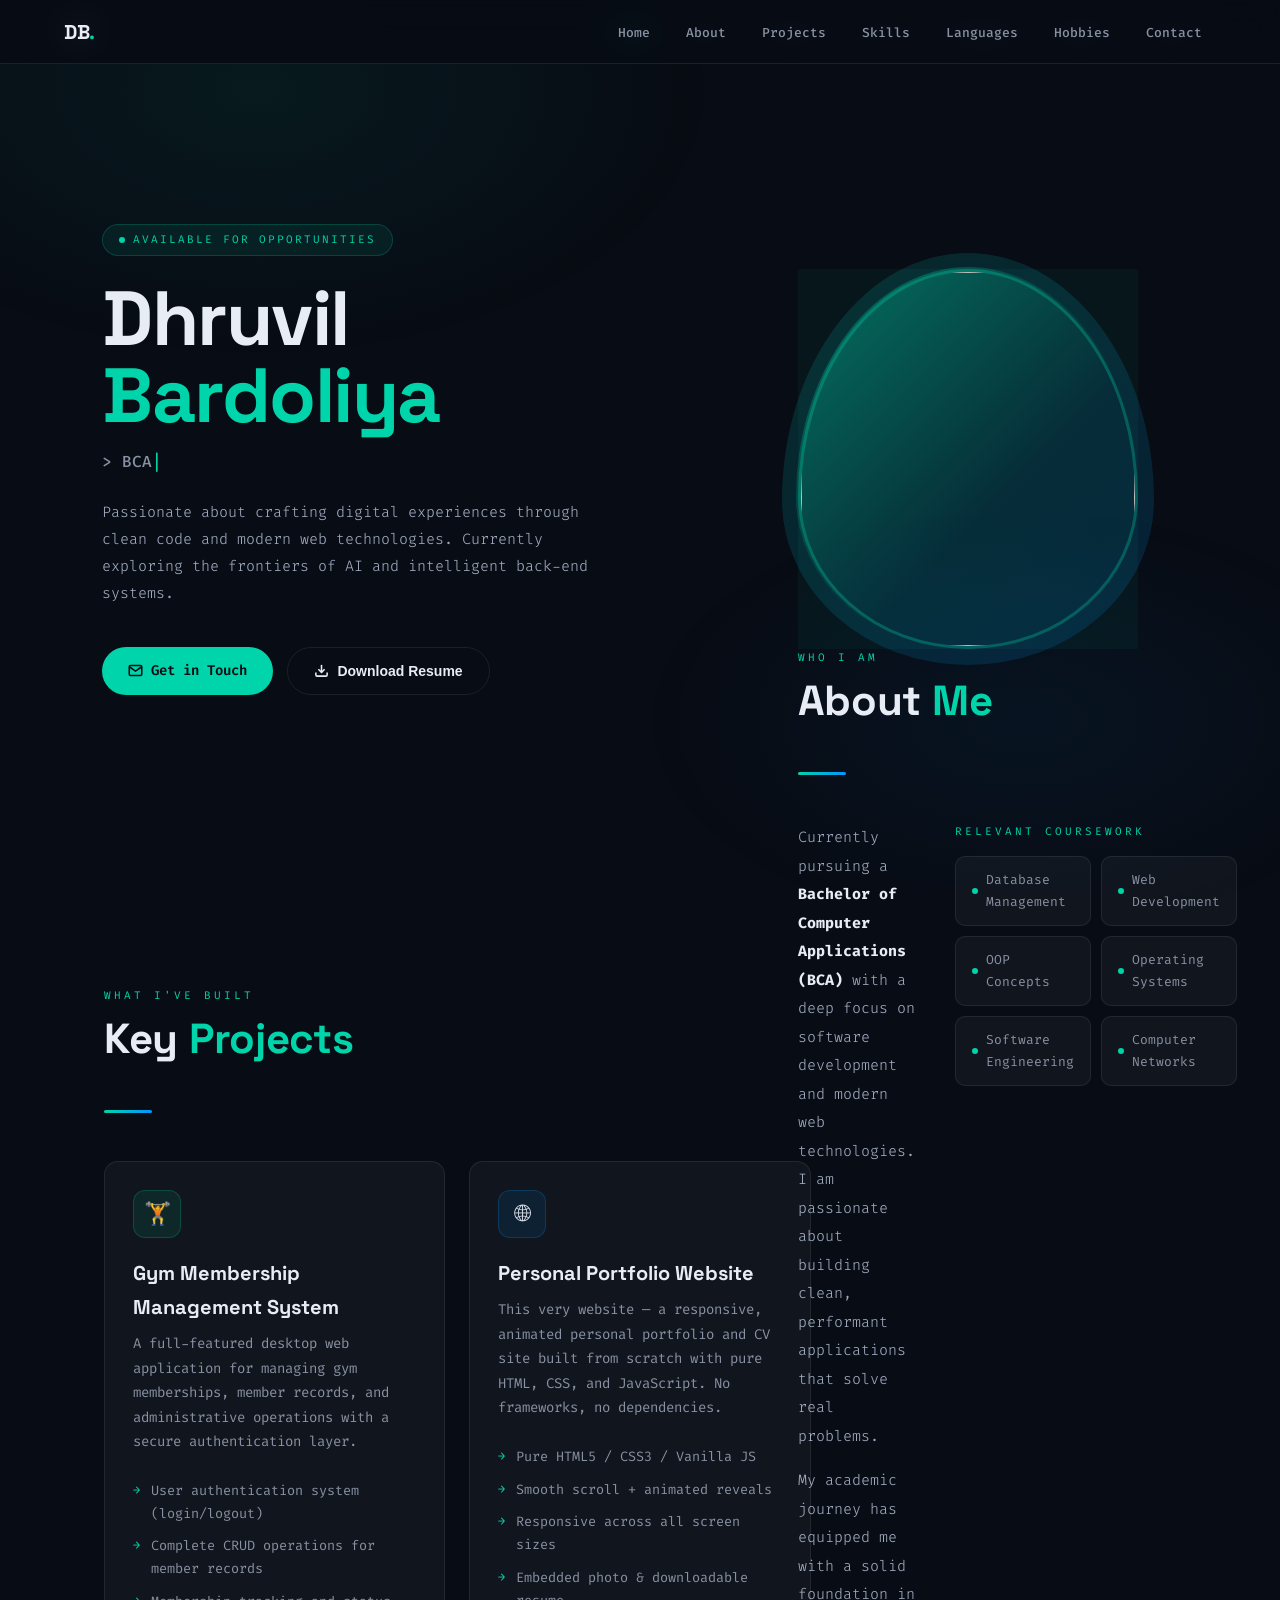
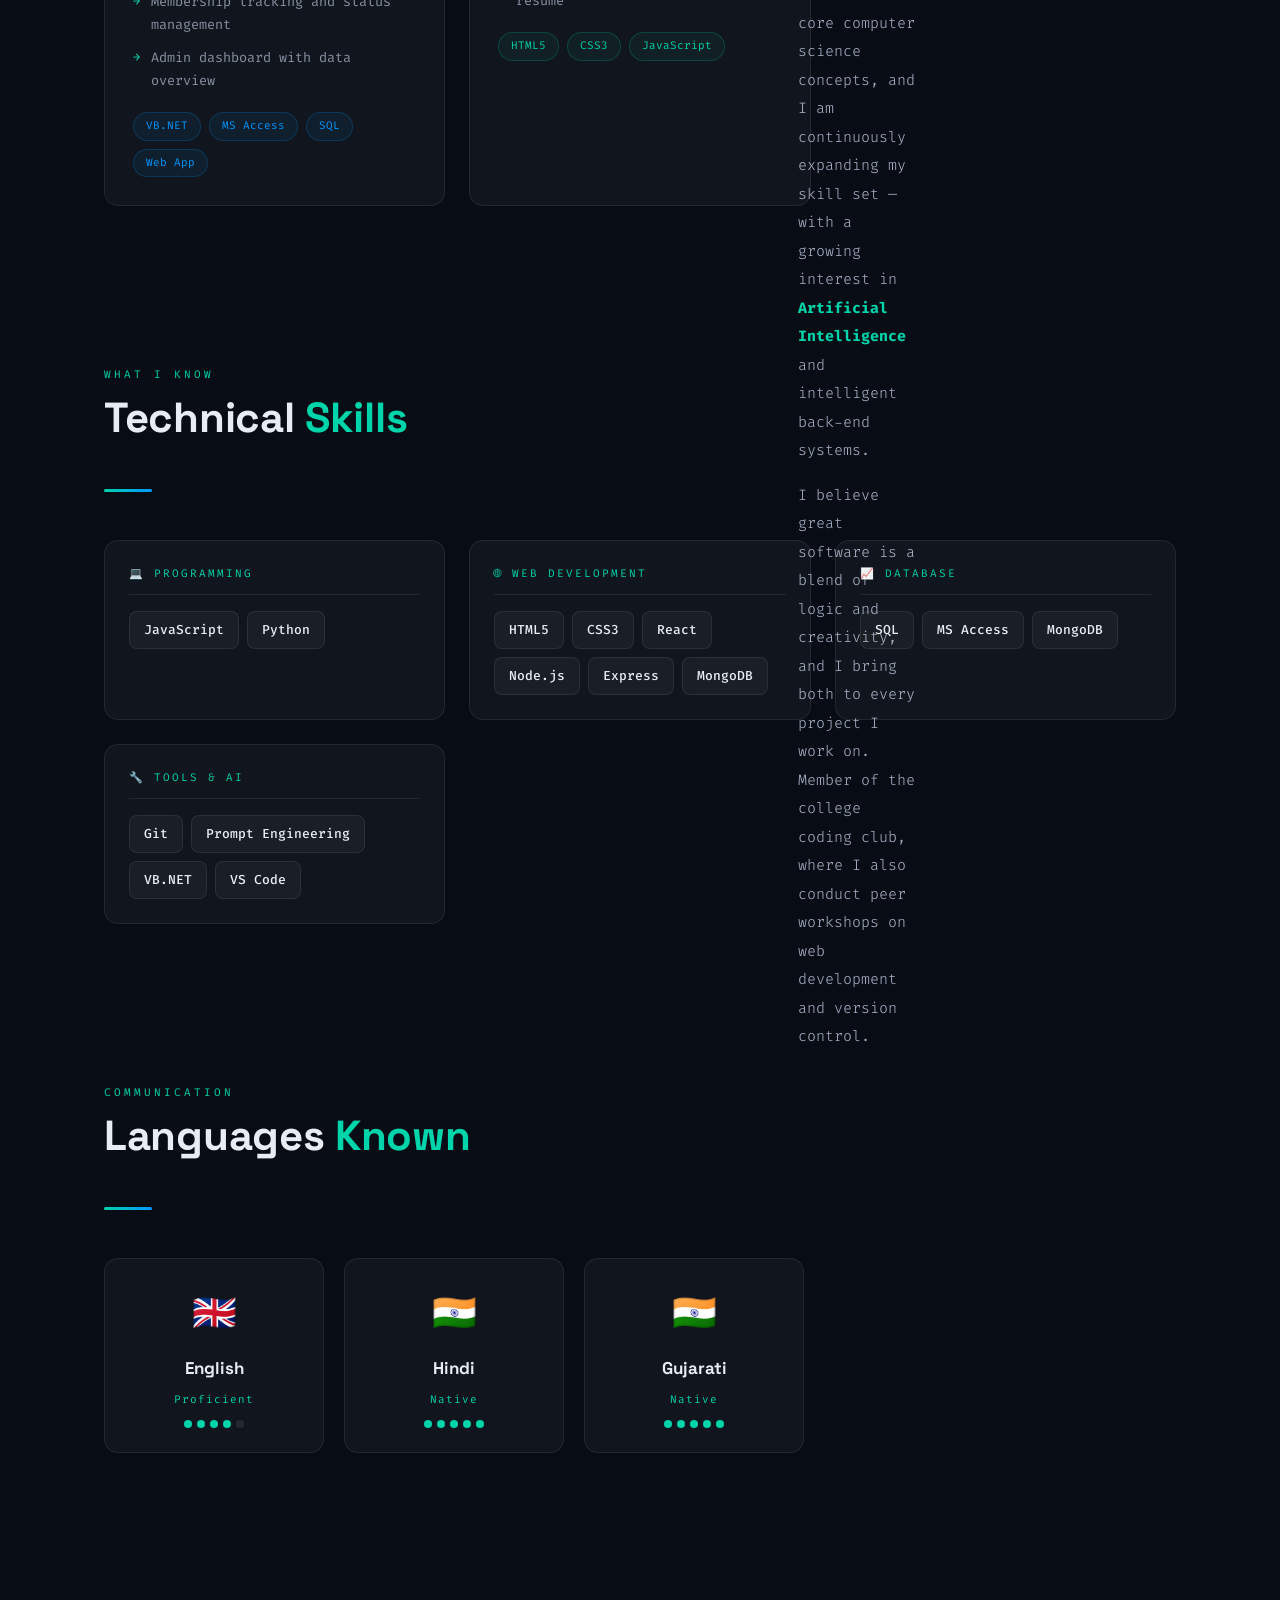
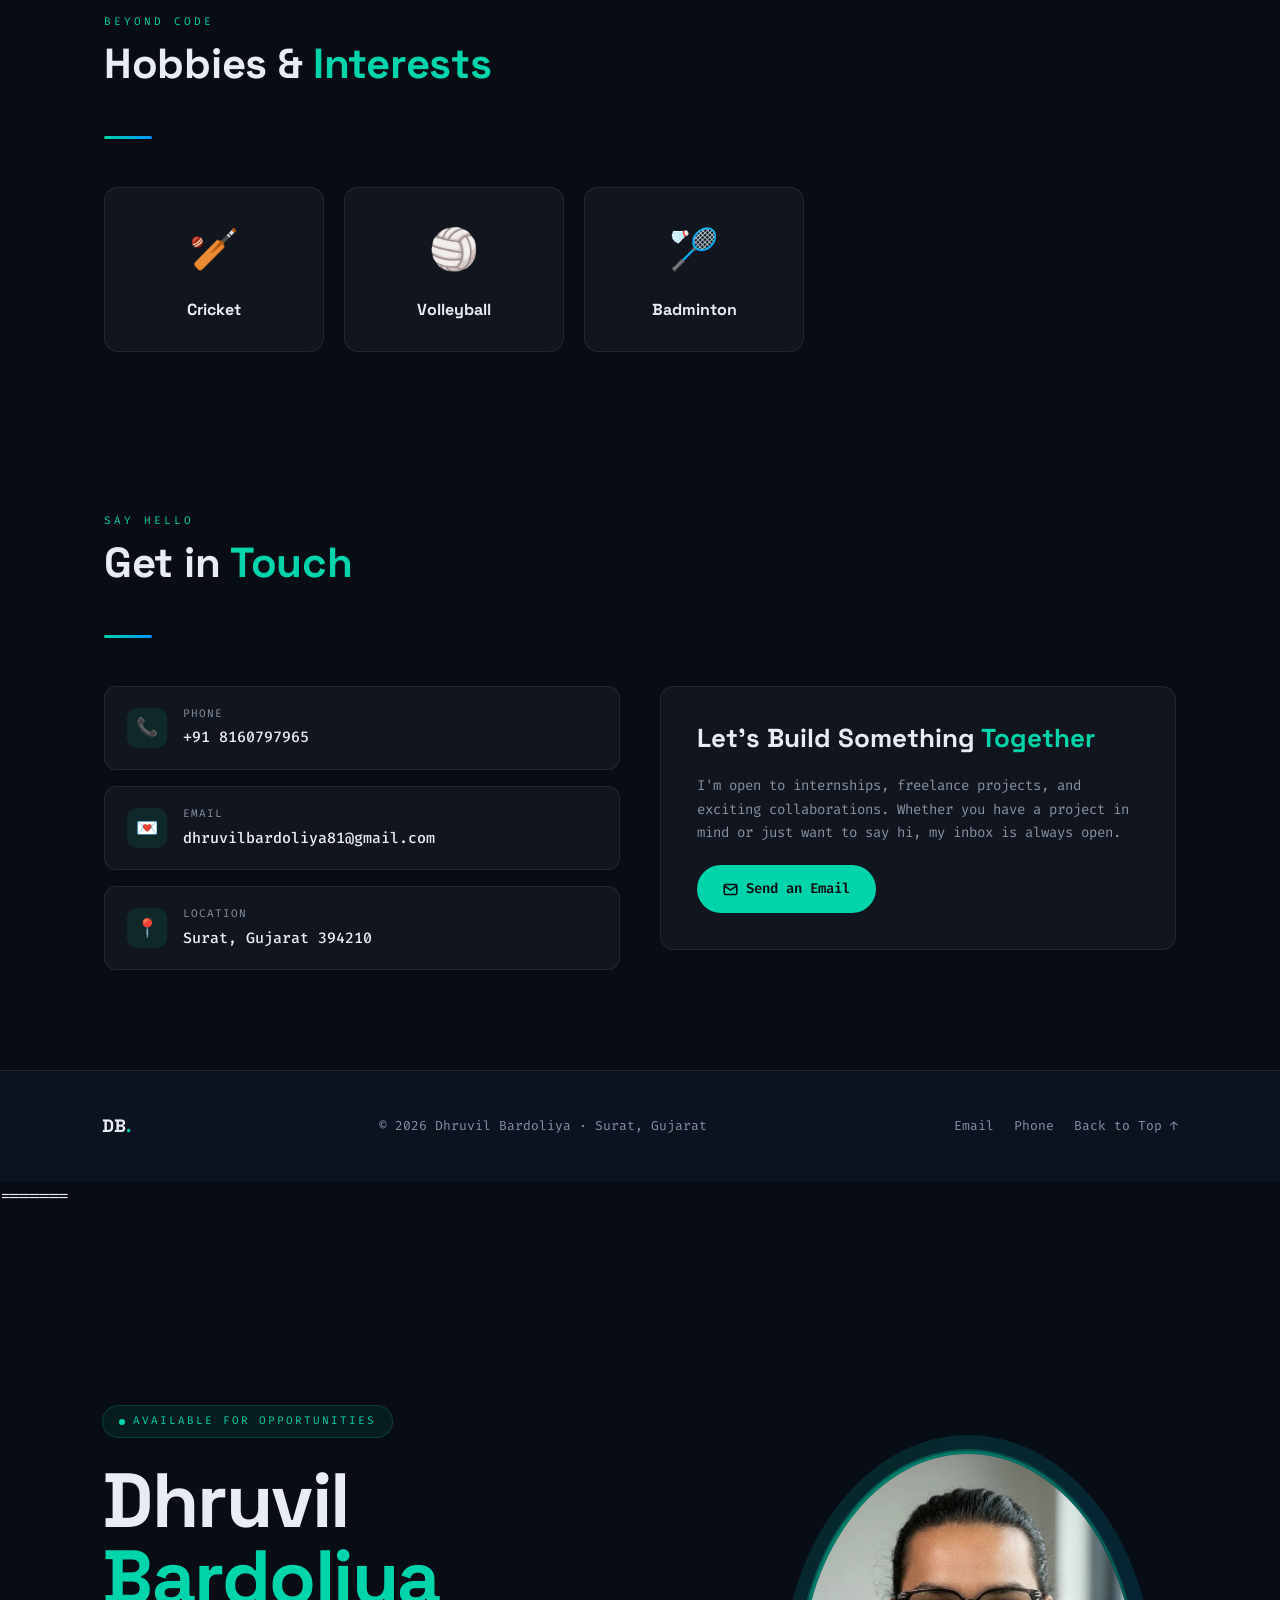
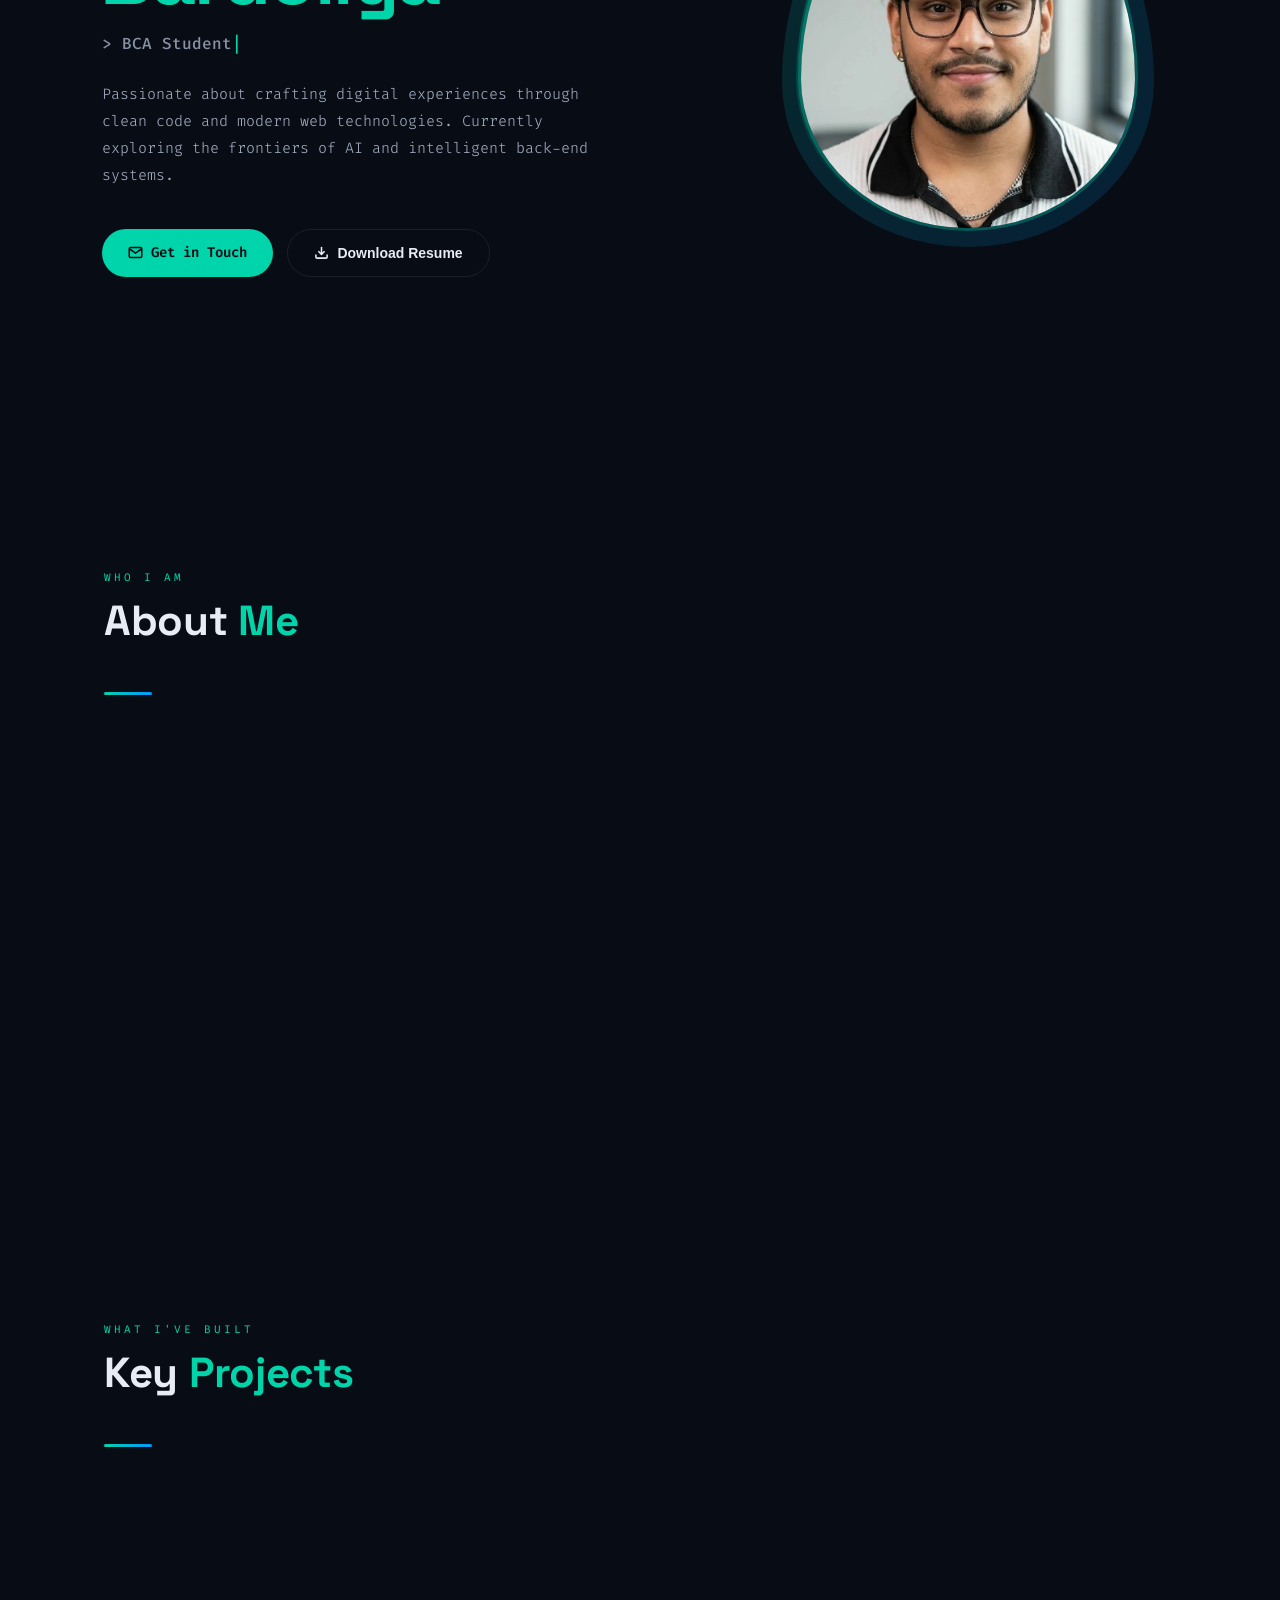
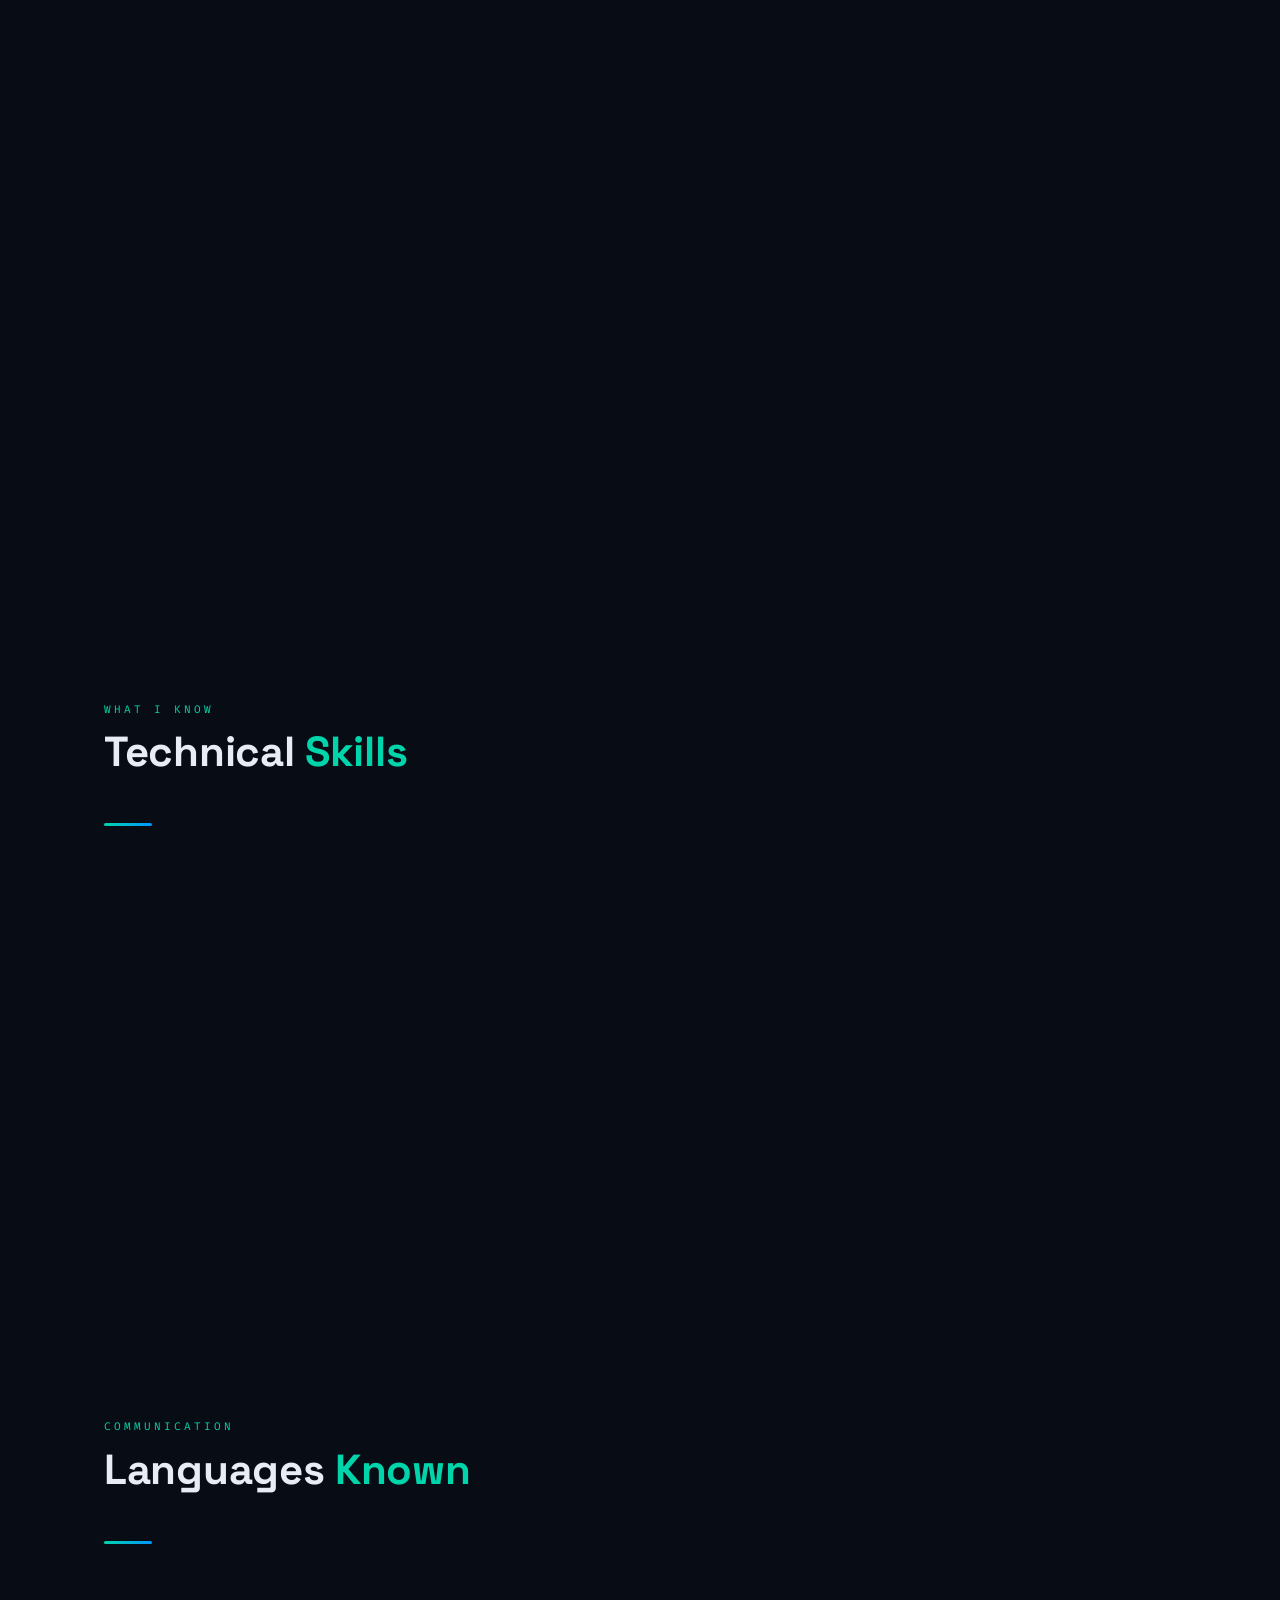
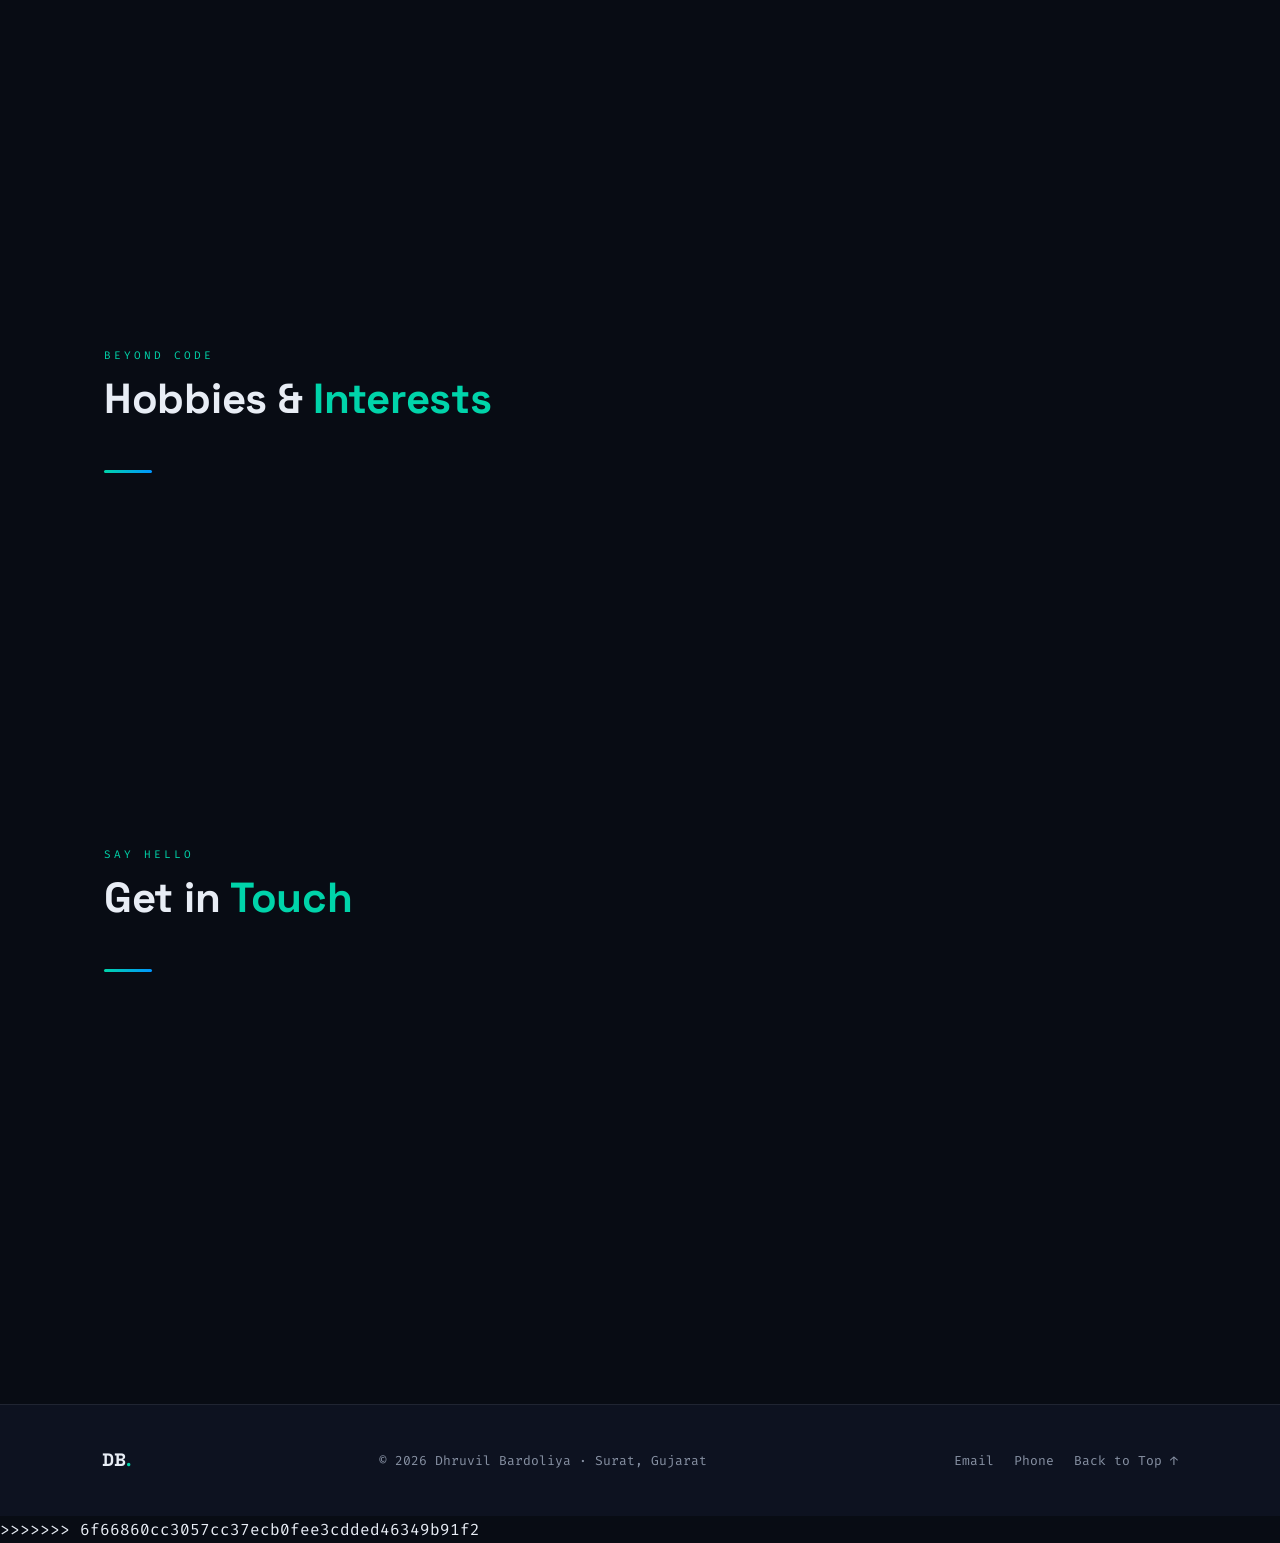
==== commit 09de5966: "fix: Full rebuild — single file, fixed layout + image" ====
--- a/CV.html
+++ b/CV.html
@@ -1,3 +1,4 @@
+<<<<<<< HEAD
 <!DOCTYPE html>
 <html lang="en">
 <head>
@@ -1321,4 +1322,1344 @@
 
 </script>
 </body>
+=======
+<!DOCTYPE html>
+<html lang="en">
+<head>
+  <meta charset="UTF-8">
+  <meta name="viewport" content="width=device-width, initial-scale=1.0">
+  <title>Dhruvil Bardoliya — Portfolio & CV</title>
+  <meta name="description" content="Dhruvil Bardoliya — BCA Student, Aspiring Software Developer from Surat, Gujarat.">
+  <link rel="preconnect" href="https://fonts.googleapis.com">
+  <link href="https://fonts.googleapis.com/css2?family=Space+Grotesk:wght@400;500;600;700&family=Fira+Code:wght@300;400;500;600&display=swap" rel="stylesheet">
+  <style>
+/* ============================================================
+   DHRUVIL BARDOLIYA — Portfolio CSS
+   Theme: Dark Glassmorphism · Teal/Cyan accent
+   ============================================================ */
+
+@import url('https://fonts.googleapis.com/css2?family=Space+Grotesk:wght@400;500;600;700&family=Fira+Code:wght@300;400;500;600&display=swap');
+
+/* ── RESET & VARIABLES ── */
+*, *::before, *::after { box-sizing: border-box; margin: 0; padding: 0; }
+
+:root {
+  --bg:        #080c14;
+  --bg2:       #0d1220;
+  --surface:   rgba(255,255,255,0.04);
+  --border:    rgba(255,255,255,0.08);
+  --accent:    #00d4aa;
+  --accent2:   #0096ff;
+  --text:      #e8edf5;
+  --muted:     #8892a4;
+  --heading: 'Space Grotesk', sans-serif;
+  --body:    'Fira Code', monospace;
+  --mono:    'Fira Code', monospace;
+  --radius:    14px;
+  --glow:      0 0 40px rgba(0,212,170,0.15);
+}
+
+html { scroll-behavior: smooth; font-size: 16px; }
+
+body {
+  font-family: var(--body);
+  background: var(--bg);
+  color: var(--text);
+  line-height: 1.7;
+  overflow-x: hidden;
+}
+
+/* ── SCROLLBAR ── */
+::-webkit-scrollbar { width: 5px; }
+::-webkit-scrollbar-track { background: var(--bg); }
+::-webkit-scrollbar-thumb { background: var(--accent); border-radius: 10px; }
+
+/* ── BACKGROUND MESH ── */
+body::before {
+  content: '';
+  position: fixed;
+  inset: 0;
+  background:
+    radial-gradient(ellipse 60% 50% at 20% 10%, rgba(0,212,170,0.07) 0%, transparent 60%),
+    radial-gradient(ellipse 50% 40% at 80% 80%, rgba(0,150,255,0.06) 0%, transparent 60%);
+  pointer-events: none;
+  z-index: 0;
+}
+
+/* ── NAV ── */
+nav {
+  position: fixed;
+  top: 0; left: 0; right: 0;
+  z-index: 100;
+  padding: 0 5%;
+  height: 64px;
+  display: flex;
+  align-items: center;
+  justify-content: space-between;
+  background: rgba(8,12,20,0.85);
+  backdrop-filter: blur(16px);
+  border-bottom: 1px solid var(--border);
+  transition: background 0.3s;
+}
+
+.nav-logo {
+  font-family: var(--heading);
+  font-size: 20px;
+  font-weight: 800;
+  letter-spacing: -0.3px;
+  color: var(--text);
+}
+
+.nav-logo span { color: var(--accent); }
+
+.nav-links {
+  display: flex;
+  gap: 8px;
+  list-style: none;
+}
+
+.nav-links a {
+  font-size: 13px;
+  font-weight: 500;
+  color: var(--muted);
+  text-decoration: none;
+  padding: 6px 14px;
+  border-radius: 100px;
+  transition: all 0.2s;
+  font-family: var(--mono);
+}
+
+.nav-links a:hover,
+.nav-links a.active {
+  color: var(--accent);
+  background: rgba(0,212,170,0.08);
+}
+
+.hamburger {
+  display: none;
+  flex-direction: column;
+  gap: 5px;
+  cursor: pointer;
+  padding: 4px;
+}
+
+.hamburger span {
+  display: block;
+  width: 22px; height: 2px;
+  background: var(--text);
+  border-radius: 2px;
+  transition: all 0.3s;
+}
+
+/* ── SECTION BASE ── */
+section {
+  position: relative;
+  z-index: 1;
+  padding: 100px 5%;
+  max-width: 1200px;
+  margin: 0 auto;
+}
+
+section + section { padding-top: 60px; }
+
+.section-label {
+  font-family: var(--mono);
+  font-size: 11px;
+  letter-spacing: 3px;
+  text-transform: uppercase;
+  color: var(--accent);
+  margin-bottom: 10px;
+}
+
+.section-title {
+  font-family: var(--heading);
+  font-size: clamp(28px, 4vw, 42px);
+  font-weight: 800;
+  line-height: 1.1;
+  letter-spacing: -0.3px;
+  margin-bottom: 48px;
+  color: var(--text);
+}
+
+.section-title span { color: var(--accent); }
+
+.divider {
+  width: 48px; height: 3px;
+  background: linear-gradient(90deg, var(--accent), var(--accent2));
+  border-radius: 4px;
+  margin: 16px 0 48px;
+}
+
+/* ── HERO ── */
+#hero {
+  min-height: 100vh;
+  padding-top: 64px;
+  display: flex;
+  align-items: center;
+  max-width: 100%;
+  padding-left: 8%;
+  padding-right: 8%;
+}
+
+.hero-inner {
+  display: grid;
+  grid-template-columns: 1fr 420px;
+  gap: 80px;
+  align-items: center;
+  width: 100%;
+  max-width: 1200px;
+  margin: 0 auto;
+}
+
+.hero-badge {
+  display: inline-flex;
+  align-items: center;
+  gap: 8px;
+  font-family: var(--mono);
+  font-size: 11px;
+  letter-spacing: 2px;
+  text-transform: uppercase;
+  color: var(--accent);
+  background: rgba(0,212,170,0.08);
+  border: 1px solid rgba(0,212,170,0.2);
+  border-radius: 100px;
+  padding: 6px 16px;
+  margin-bottom: 24px;
+  opacity: 0;
+  animation: fadeUp 0.6s ease 0.1s forwards;
+}
+
+.hero-badge::before {
+  content: '';
+  width: 6px; height: 6px;
+  background: var(--accent);
+  border-radius: 50%;
+  animation: pulse 2s ease infinite;
+}
+
+@keyframes pulse {
+  0%, 100% { opacity: 1; transform: scale(1); }
+  50% { opacity: 0.5; transform: scale(1.3); }
+}
+
+.hero-name {
+  font-family: var(--heading);
+  font-size: clamp(44px, 6vw, 80px);
+  font-weight: 800;
+  line-height: 1.0;
+  letter-spacing: -1.5px;
+  color: var(--text);
+  margin-bottom: 14px;
+  opacity: 0;
+  animation: fadeUp 0.6s ease 0.2s forwards;
+}
+
+.hero-name .accent { color: var(--accent); }
+
+.hero-title {
+  font-size: 16px;
+  font-weight: 500;
+  color: var(--muted);
+  margin-bottom: 24px;
+  font-family: var(--mono);
+  opacity: 0;
+  animation: fadeUp 0.6s ease 0.3s forwards;
+}
+
+.hero-desc {
+  font-size: 15px;
+  font-weight: 300;
+  color: #a0abbf;
+  max-width: 500px;
+  line-height: 1.8;
+  margin-bottom: 40px;
+  opacity: 0;
+  animation: fadeUp 0.6s ease 0.4s forwards;
+}
+
+.hero-btns {
+  display: flex;
+  flex-wrap: wrap;
+  gap: 14px;
+  opacity: 0;
+  animation: fadeUp 0.6s ease 0.5s forwards;
+}
+
+.btn {
+  display: inline-flex;
+  align-items: center;
+  gap: 8px;
+  padding: 12px 26px;
+  border-radius: 100px;
+  font-size: 14px;
+  font-weight: 600;
+  text-decoration: none;
+  transition: all 0.25s;
+  cursor: pointer;
+  border: none;
+}
+
+.btn-primary {
+  background: var(--accent);
+  color: #080c14;
+}
+
+.btn-primary:hover {
+  background: #00f0c0;
+  transform: translateY(-2px);
+  box-shadow: 0 8px 30px rgba(0,212,170,0.3);
+}
+
+.btn-outline {
+  background: transparent;
+  color: var(--text);
+  border: 1px solid var(--border);
+}
+
+.btn-outline:hover {
+  border-color: var(--accent);
+  color: var(--accent);
+  transform: translateY(-2px);
+}
+
+/* HERO PHOTO */
+.hero-photo-col {
+  position: relative;
+  display: flex;
+  justify-content: center;
+  opacity: 0;
+  animation: fadeLeft 0.7s ease 0.3s forwards;
+}
+
+.hero-photo-wrap {
+  position: relative;
+  width: 340px; height: 380px;
+}
+
+.hero-photo-wrap::before {
+  content: '';
+  position: absolute;
+  inset: -16px;
+  border-radius: 50% 50% 50% 50% / 60% 60% 40% 40%;
+  background: linear-gradient(135deg, var(--accent), var(--accent2));
+  opacity: 0.15;
+  animation: morphBlob 8s ease-in-out infinite;
+}
+
+.hero-photo-wrap::after {
+  content: '';
+  position: absolute;
+  inset: -2px;
+  border-radius: 50% 50% 50% 50% / 60% 60% 40% 40%;
+  background: linear-gradient(135deg, var(--accent), transparent 60%);
+  opacity: 0.4;
+}
+
+@keyframes morphBlob {
+  0%, 100% { border-radius: 50% 50% 50% 50% / 60% 60% 40% 40%; }
+  33%       { border-radius: 60% 40% 70% 30% / 50% 60% 40% 50%; }
+  66%       { border-radius: 40% 60% 30% 70% / 40% 50% 60% 50%; }
+}
+
+.hero-photo {
+  width: 100%; height: 100%;
+  object-fit: cover;
+  object-position: center top;
+  border-radius: 50% 50% 50% 50% / 60% 60% 40% 40%;
+  position: relative;
+  z-index: 1;
+  animation: morphBlob 8s ease-in-out infinite;
+}
+
+.hero-float-badge {
+  position: absolute;
+  background: rgba(13,18,32,0.9);
+  border: 1px solid var(--border);
+  backdrop-filter: blur(10px);
+  border-radius: 12px;
+  padding: 10px 16px;
+  font-size: 12px;
+  font-family: var(--mono);
+  white-space: nowrap;
+  z-index: 10;
+}
+
+.hero-float-badge.b1 { bottom: 20px; left: -20px; color: var(--accent); border-color: rgba(0,212,170,0.2); }
+.hero-float-badge.b2 { top: 30px; right: -20px; color: var(--accent2); border-color: rgba(0,150,255,0.2); }
+
+/* ── ABOUT ── */
+.about-grid {
+  display: grid;
+  grid-template-columns: 1fr 1fr;
+  gap: 40px;
+  align-items: start;
+}
+
+.about-text p {
+  font-size: 15px;
+  font-weight: 300;
+  color: #a0abbf;
+  line-height: 1.9;
+  margin-bottom: 16px;
+}
+
+.coursework-grid {
+  display: grid;
+  grid-template-columns: 1fr 1fr;
+  gap: 10px;
+}
+
+.course-item {
+  background: var(--surface);
+  border: 1px solid var(--border);
+  border-radius: 10px;
+  padding: 12px 16px;
+  font-size: 13px;
+  color: var(--muted);
+  display: flex;
+  align-items: center;
+  gap: 8px;
+  transition: all 0.2s;
+}
+
+.course-item:hover {
+  border-color: rgba(0,212,170,0.3);
+  color: var(--text);
+  background: rgba(0,212,170,0.05);
+}
+
+.course-item .dot {
+  width: 6px; height: 6px;
+  background: var(--accent);
+  border-radius: 50%;
+  flex-shrink: 0;
+}
+
+/* ── PROJECTS ── */
+.projects-grid {
+  display: grid;
+  grid-template-columns: repeat(auto-fill, minmax(320px, 1fr));
+  gap: 24px;
+}
+
+.project-card {
+  background: var(--surface);
+  border: 1px solid var(--border);
+  border-radius: var(--radius);
+  padding: 28px;
+  transition: all 0.3s;
+  position: relative;
+  overflow: hidden;
+}
+
+.project-card::before {
+  content: '';
+  position: absolute;
+  top: 0; left: 0; right: 0;
+  height: 2px;
+  background: linear-gradient(90deg, var(--accent), var(--accent2));
+  transform: scaleX(0);
+  transform-origin: left;
+  transition: transform 0.3s;
+}
+
+.project-card:hover {
+  transform: translateY(-4px);
+  border-color: rgba(0,212,170,0.2);
+  box-shadow: 0 20px 60px rgba(0,0,0,0.3), var(--glow);
+}
+
+.project-card:hover::before { transform: scaleX(1); }
+
+.project-icon {
+  width: 48px; height: 48px;
+  border-radius: 12px;
+  background: rgba(0,212,170,0.1);
+  border: 1px solid rgba(0,212,170,0.2);
+  display: flex; align-items: center; justify-content: center;
+  font-size: 22px;
+  margin-bottom: 18px;
+}
+
+.project-title {
+  font-family: var(--heading);
+  font-size: 20px;
+  font-weight: 700;
+  color: var(--text);
+  margin-bottom: 8px;
+}
+
+.project-desc {
+  font-size: 14px;
+  color: var(--muted);
+  line-height: 1.75;
+  margin-bottom: 20px;
+}
+
+.project-tags {
+  display: flex;
+  flex-wrap: wrap;
+  gap: 8px;
+}
+
+.tag {
+  font-family: var(--mono);
+  font-size: 11px;
+  padding: 4px 12px;
+  border-radius: 100px;
+  background: rgba(0,150,255,0.08);
+  border: 1px solid rgba(0,150,255,0.2);
+  color: var(--accent2);
+}
+
+.project-features {
+  margin: 14px 0;
+  list-style: none;
+}
+
+.project-features li {
+  font-size: 13.5px;
+  color: var(--muted);
+  padding: 5px 0 5px 18px;
+  position: relative;
+}
+
+.project-features li::before {
+  content: '→';
+  position: absolute;
+  left: 0;
+  color: var(--accent);
+  font-family: var(--mono);
+  font-size: 12px;
+}
+
+/* ── SKILLS ── */
+.skills-categories {
+  display: grid;
+  grid-template-columns: repeat(auto-fill, minmax(260px, 1fr));
+  gap: 24px;
+}
+
+.skill-cat {
+  background: var(--surface);
+  border: 1px solid var(--border);
+  border-radius: var(--radius);
+  padding: 24px;
+  transition: all 0.3s;
+}
+
+.skill-cat:hover {
+  border-color: rgba(0,212,170,0.25);
+  box-shadow: var(--glow);
+}
+
+.skill-cat-title {
+  font-family: var(--mono);
+  font-size: 11px;
+  letter-spacing: 2px;
+  text-transform: uppercase;
+  color: var(--accent);
+  margin-bottom: 16px;
+  padding-bottom: 10px;
+  border-bottom: 1px solid var(--border);
+}
+
+.skill-badges {
+  display: flex;
+  flex-wrap: wrap;
+  gap: 8px;
+}
+
+.skill-badge {
+  font-size: 13px;
+  font-weight: 500;
+  padding: 7px 14px;
+  border-radius: 8px;
+  background: rgba(255,255,255,0.04);
+  border: 1px solid var(--border);
+  color: var(--text);
+  transition: all 0.2s;
+  cursor: default;
+}
+
+.skill-badge:hover {
+  background: rgba(0,212,170,0.1);
+  border-color: rgba(0,212,170,0.3);
+  color: var(--accent);
+  transform: translateY(-2px);
+}
+
+/* ── LANGUAGES ── */
+.langs-grid {
+  display: grid;
+  grid-template-columns: repeat(3, 1fr);
+  gap: 20px;
+  max-width: 700px;
+}
+
+.lang-card {
+  background: var(--surface);
+  border: 1px solid var(--border);
+  border-radius: var(--radius);
+  padding: 24px;
+  text-align: center;
+  transition: all 0.3s;
+}
+
+.lang-card:hover {
+  border-color: rgba(0,212,170,0.3);
+  transform: translateY(-4px);
+  box-shadow: var(--glow);
+}
+
+.lang-flag { font-size: 36px; margin-bottom: 10px; }
+
+.lang-name {
+  font-family: var(--heading);
+  font-size: 17px;
+  font-weight: 700;
+  margin-bottom: 8px;
+}
+
+.lang-level {
+  font-family: var(--mono);
+  font-size: 11px;
+  color: var(--accent);
+  letter-spacing: 1px;
+}
+
+.lang-dots {
+  display: flex;
+  justify-content: center;
+  gap: 5px;
+  margin-top: 10px;
+}
+
+.ldot {
+  width: 8px; height: 8px;
+  border-radius: 50%;
+  background: var(--border);
+}
+
+.ldot.filled { background: var(--accent); }
+
+/* ── HOBBIES ── */
+.hobbies-grid {
+  display: grid;
+  grid-template-columns: repeat(3, 1fr);
+  gap: 20px;
+  max-width: 700px;
+}
+
+.hobby-card {
+  background: var(--surface);
+  border: 1px solid var(--border);
+  border-radius: var(--radius);
+  padding: 28px 20px;
+  text-align: center;
+  transition: all 0.3s;
+  cursor: default;
+}
+
+.hobby-card:hover {
+  border-color: rgba(0,212,170,0.3);
+  transform: translateY(-5px) scale(1.02);
+  box-shadow: var(--glow);
+}
+
+.hobby-icon { font-size: 40px; margin-bottom: 12px; display: block; }
+
+.hobby-name {
+  font-family: var(--heading);
+  font-size: 16px;
+  font-weight: 700;
+}
+
+/* ── CONTACT ── */
+.contact-grid {
+  display: grid;
+  grid-template-columns: 1fr 1fr;
+  gap: 40px;
+  align-items: start;
+}
+
+.contact-info-list { list-style: none; display: flex; flex-direction: column; gap: 16px; }
+
+.contact-info-item {
+  display: flex;
+  align-items: center;
+  gap: 16px;
+  background: var(--surface);
+  border: 1px solid var(--border);
+  border-radius: 12px;
+  padding: 18px 22px;
+  transition: all 0.2s;
+}
+
+.contact-info-item:hover {
+  border-color: rgba(0,212,170,0.3);
+  background: rgba(0,212,170,0.04);
+}
+
+.contact-icon {
+  width: 40px; height: 40px;
+  background: rgba(0,212,170,0.1);
+  border-radius: 10px;
+  display: flex; align-items: center; justify-content: center;
+  font-size: 18px;
+  flex-shrink: 0;
+}
+
+.contact-label { font-size: 11px; font-family: var(--mono); color: var(--muted); text-transform: uppercase; letter-spacing: 1px; }
+.contact-val { font-size: 15px; font-weight: 500; color: var(--text); margin-top: 2px; }
+
+.contact-cta {
+  background: var(--surface);
+  border: 1px solid var(--border);
+  border-radius: var(--radius);
+  padding: 36px;
+  display: flex;
+  flex-direction: column;
+  align-items: flex-start;
+  gap: 20px;
+}
+
+.contact-cta h3 {
+  font-family: var(--heading);
+  font-size: 26px;
+  font-weight: 800;
+  line-height: 1.2;
+}
+
+.contact-cta h3 span { color: var(--accent); }
+.contact-cta p { font-size: 14px; color: var(--muted); line-height: 1.7; }
+
+/* ── FOOTER ── */
+footer {
+  background: var(--bg2);
+  border-top: 1px solid var(--border);
+  padding: 40px 8%;
+  display: flex;
+  align-items: center;
+  justify-content: space-between;
+  flex-wrap: wrap;
+  gap: 20px;
+  position: relative;
+  z-index: 1;
+}
+
+.footer-logo {
+  font-family: var(--heading);
+  font-size: 18px;
+  font-weight: 800;
+}
+
+.footer-logo span { color: var(--accent); }
+
+.footer-copy {
+  font-size: 13px;
+  color: var(--muted);
+  font-family: var(--mono);
+}
+
+.footer-links { display: flex; gap: 20px; }
+
+.footer-links a {
+  font-size: 13px;
+  color: var(--muted);
+  text-decoration: none;
+  transition: color 0.2s;
+}
+
+.footer-links a:hover { color: var(--accent); }
+
+/* ── ANIMATIONS ── */
+@keyframes fadeUp {
+  from { opacity: 0; transform: translateY(20px); }
+  to   { opacity: 1; transform: translateY(0); }
+}
+
+@keyframes fadeLeft {
+  from { opacity: 0; transform: translateX(30px); }
+  to   { opacity: 1; transform: translateX(0); }
+}
+
+.reveal {
+  opacity: 0;
+  transform: translateY(24px);
+  transition: opacity 0.6s ease, transform 0.6s ease;
+}
+
+.reveal.visible {
+  opacity: 1;
+  transform: translateY(0);
+}
+
+/* ── MOBILE NAV ── */
+@media (max-width: 900px) {
+  nav { padding: 0 5%; }
+  .nav-links {
+    position: fixed;
+    top: 64px; left: 0; right: 0;
+    flex-direction: column;
+    background: rgba(8,12,20,0.97);
+    backdrop-filter: blur(16px);
+    padding: 24px;
+    gap: 6px;
+    display: none;
+    border-bottom: 1px solid var(--border);
+  }
+  .nav-links.open { display: flex; }
+  .hamburger { display: flex; }
+  .hero-inner { grid-template-columns: 1fr; text-align: center; }
+  .hero-photo-col { order: -1; }
+  .hero-photo-wrap { width: 240px; height: 270px; margin: 0 auto; }
+  .hero-desc { margin: 0 auto 30px; }
+  .hero-btns { justify-content: center; }
+  .about-grid { grid-template-columns: 1fr; }
+  .contact-grid { grid-template-columns: 1fr; }
+  .langs-grid { grid-template-columns: 1fr 1fr 1fr; }
+  .hobbies-grid { grid-template-columns: 1fr 1fr 1fr; }
+}
+
+@media (max-width: 600px) {
+  section { padding: 80px 5% 40px; }
+  .langs-grid, .hobbies-grid { grid-template-columns: 1fr 1fr; }
+  .coursework-grid { grid-template-columns: 1fr; }
+  footer { flex-direction: column; align-items: center; text-align: center; }
+}
+
+</style>
+  <script>
+    function getEmail() {
+      return 'dhruvilbardoliya81' + '@' + 'gmail' + '.' + 'com';
+    }
+    function openEmail() {
+      window.location.href = 'mai' + 'lto:' + getEmail();
+      return false;
+    }
+    window.addEventListener('DOMContentLoaded', function() {
+      document.querySelectorAll('.cv-email').forEach(function(el) {
+        el.textContent = getEmail();
+        el.style.color = 'inherit';
+      });
+    });
+  </script>
+</head>
+<body>
+
+<!-- ════════════════════ NAV ════════════════════ -->
+<nav>
+  <div class="nav-logo">DB<span>.</span></div>
+  <ul class="nav-links">
+    <li><a href="#hero">Home</a></li>
+    <li><a href="#about">About</a></li>
+    <li><a href="#projects">Projects</a></li>
+    <li><a href="#skills">Skills</a></li>
+    <li><a href="#languages">Languages</a></li>
+    <li><a href="#hobbies">Hobbies</a></li>
+    <li><a href="#contact">Contact</a></li>
+  </ul>
+  <div class="hamburger">
+    <span></span><span></span><span></span>
+  </div>
+</nav>
+
+<!-- ════════════════════ HERO ════════════════════ -->
+<section id="hero">
+  <div class="hero-inner">
+    <div class="hero-text-col">
+      <div class="hero-badge">Available for Opportunities</div>
+      <h1 class="hero-name">Dhruvil<br><span class="accent">Bardoliya</span></h1>
+      <p class="hero-title">&gt; <span id="typed-title">BCA Student</span><span style="color:var(--accent);animation:pulse 1s ease infinite;">|</span></p>
+      <p class="hero-desc">
+        Passionate about crafting digital experiences through clean code and modern web technologies.
+        Currently exploring the frontiers of AI and intelligent back-end systems.
+      </p>
+      <div class="hero-btns">
+        <a href="#contact" class="btn btn-primary">
+          <svg width="15" height="15" fill="none" stroke="currentColor" stroke-width="2.5" viewBox="0 0 24 24"><path d="M4 4h16c1.1 0 2 .9 2 2v12c0 1.1-.9 2-2 2H4c-1.1 0-2-.9-2-2V6c0-1.1.9-2 2-2z"/><polyline points="22,6 12,13 2,6"/></svg>
+          Get in Touch
+        </a>
+        <button class="btn btn-outline" id="download-btn">
+          <svg width="15" height="15" fill="none" stroke="currentColor" stroke-width="2.5" viewBox="0 0 24 24"><path d="M21 15v4a2 2 0 01-2 2H5a2 2 0 01-2-2v-4"/><polyline points="7,10 12,15 17,10"/><line x1="12" y1="15" x2="12" y2="3"/></svg>
+          Download Resume
+        </button>
+      </div>
+    </div>
+    <div class="hero-photo-col">
+      <div class="hero-photo-wrap">
+        <img class="hero-photo" src="[data-uri]" alt="Dhruvil Bardoliya">
+      </div>
+    </div>
+  </div>
+</section>
+
+<!-- ════════════════════ ABOUT ════════════════════ -->
+<section id="about">
+  <p class="section-label">Who I Am</p>
+  <h2 class="section-title">About <span>Me</span></h2>
+  <div class="divider"></div>
+  <div class="about-grid">
+    <div class="about-text reveal">
+      <p>
+        Currently pursuing a <strong style="color:var(--text)">Bachelor of Computer Applications (BCA)</strong> with a deep focus on software development and modern web technologies. I am passionate about building clean, performant applications that solve real problems.
+      </p>
+      <p>
+        My academic journey has equipped me with a solid foundation in core computer science concepts, and I am continuously expanding my skill set — with a growing interest in <strong style="color:var(--accent)">Artificial Intelligence</strong> and intelligent back-end systems.
+      </p>
+      <p>
+        I believe great software is a blend of logic and creativity, and I bring both to every project I work on. Member of the college coding club, where I also conduct peer workshops on web development and version control.
+      </p>
+    </div>
+    <div class="reveal" data-delay="100">
+      <p class="section-label" style="margin-bottom:14px;">Relevant Coursework</p>
+      <div class="coursework-grid">
+        <div class="course-item"><span class="dot"></span>Database Management</div>
+        <div class="course-item"><span class="dot"></span>Web Development</div>
+        <div class="course-item"><span class="dot"></span>OOP Concepts</div>
+        <div class="course-item"><span class="dot"></span>Operating Systems</div>
+        <div class="course-item"><span class="dot"></span>Software Engineering</div>
+        <div class="course-item"><span class="dot"></span>Computer Networks</div>
+      </div>
+    </div>
+  </div>
+</section>
+
+<!-- ════════════════════ PROJECTS ════════════════════ -->
+<section id="projects">
+  <p class="section-label">What I've Built</p>
+  <h2 class="section-title">Key <span>Projects</span></h2>
+  <div class="divider"></div>
+  <div class="projects-grid">
+
+    <div class="project-card reveal">
+      <div class="project-icon">&#127947;</div>
+      <h3 class="project-title">Gym Membership Management System</h3>
+      <p class="project-desc">A full-featured desktop web application for managing gym memberships, member records, and administrative operations with a secure authentication layer.</p>
+      <ul class="project-features">
+        <li>User authentication system (login/logout)</li>
+        <li>Complete CRUD operations for member records</li>
+        <li>Membership tracking and status management</li>
+        <li>Admin dashboard with data overview</li>
+      </ul>
+      <div class="project-tags">
+        <span class="tag">VB.NET</span>
+        <span class="tag">MS Access</span>
+        <span class="tag">SQL</span>
+        <span class="tag">Web App</span>
+      </div>
+    </div>
+
+    <div class="project-card reveal" data-delay="100">
+      <div class="project-icon" style="background:rgba(0,150,255,0.1);border-color:rgba(0,150,255,0.2)">&#127760;</div>
+      <h3 class="project-title">Personal Portfolio Website</h3>
+      <p class="project-desc">This very website — a responsive, animated personal portfolio and CV site built from scratch with pure HTML, CSS, and JavaScript. No frameworks, no dependencies.</p>
+      <ul class="project-features">
+        <li>Pure HTML5 / CSS3 / Vanilla JS</li>
+        <li>Smooth scroll + animated reveals</li>
+        <li>Responsive across all screen sizes</li>
+        <li>Embedded photo & downloadable resume</li>
+      </ul>
+      <div class="project-tags">
+        <span class="tag" style="color:var(--accent);border-color:rgba(0,212,170,0.2);background:rgba(0,212,170,0.06)">HTML5</span>
+        <span class="tag" style="color:var(--accent);border-color:rgba(0,212,170,0.2);background:rgba(0,212,170,0.06)">CSS3</span>
+        <span class="tag" style="color:var(--accent);border-color:rgba(0,212,170,0.2);background:rgba(0,212,170,0.06)">JavaScript</span>
+      </div>
+    </div>
+
+  </div>
+</section>
+
+<!-- ════════════════════ SKILLS ════════════════════ -->
+<section id="skills">
+  <p class="section-label">What I Know</p>
+  <h2 class="section-title">Technical <span>Skills</span></h2>
+  <div class="divider"></div>
+  <div class="skills-categories">
+
+    <div class="skill-cat reveal">
+      <p class="skill-cat-title">&#128187; Programming</p>
+      <div class="skill-badges">
+        <span class="skill-badge">JavaScript</span>
+        <span class="skill-badge">Python</span>
+      </div>
+    </div>
+
+    <div class="skill-cat reveal" data-delay="80">
+      <p class="skill-cat-title">&#127760; Web Development</p>
+      <div class="skill-badges">
+        <span class="skill-badge">HTML5</span>
+        <span class="skill-badge">CSS3</span>
+        <span class="skill-badge">React</span>
+        <span class="skill-badge">Node.js</span>
+        <span class="skill-badge">Express</span>
+        <span class="skill-badge">MongoDB</span>
+      </div>
+    </div>
+
+    <div class="skill-cat reveal" data-delay="160">
+      <p class="skill-cat-title">&#128200; Database</p>
+      <div class="skill-badges">
+        <span class="skill-badge">SQL</span>
+        <span class="skill-badge">MS Access</span>
+        <span class="skill-badge">MongoDB</span>
+      </div>
+    </div>
+
+    <div class="skill-cat reveal" data-delay="240">
+      <p class="skill-cat-title">&#128295; Tools & AI</p>
+      <div class="skill-badges">
+        <span class="skill-badge">Git</span>
+        <span class="skill-badge">Prompt Engineering</span>
+        <span class="skill-badge">VB.NET</span>
+        <span class="skill-badge">VS Code</span>
+      </div>
+    </div>
+
+  </div>
+</section>
+
+<!-- ════════════════════ LANGUAGES ════════════════════ -->
+<section id="languages">
+  <p class="section-label">Communication</p>
+  <h2 class="section-title">Languages <span>Known</span></h2>
+  <div class="divider"></div>
+  <div class="langs-grid">
+    <div class="lang-card reveal">
+      <div class="lang-flag">&#127468;&#127463;</div>
+      <p class="lang-name">English</p>
+      <p class="lang-level">Proficient</p>
+      <div class="lang-dots">
+        <div class="ldot filled"></div>
+        <div class="ldot filled"></div>
+        <div class="ldot filled"></div>
+        <div class="ldot filled"></div>
+        <div class="ldot"></div>
+      </div>
+    </div>
+    <div class="lang-card reveal" data-delay="80">
+      <div class="lang-flag">&#127470;&#127475;</div>
+      <p class="lang-name">Hindi</p>
+      <p class="lang-level">Native</p>
+      <div class="lang-dots">
+        <div class="ldot filled"></div>
+        <div class="ldot filled"></div>
+        <div class="ldot filled"></div>
+        <div class="ldot filled"></div>
+        <div class="ldot filled"></div>
+      </div>
+    </div>
+    <div class="lang-card reveal" data-delay="160">
+      <div class="lang-flag">&#127470;&#127475;</div>
+      <p class="lang-name">Gujarati</p>
+      <p class="lang-level">Native</p>
+      <div class="lang-dots">
+        <div class="ldot filled"></div>
+        <div class="ldot filled"></div>
+        <div class="ldot filled"></div>
+        <div class="ldot filled"></div>
+        <div class="ldot filled"></div>
+      </div>
+    </div>
+  </div>
+</section>
+
+<!-- ════════════════════ HOBBIES ════════════════════ -->
+<section id="hobbies">
+  <p class="section-label">Beyond Code</p>
+  <h2 class="section-title">Hobbies &amp; <span>Interests</span></h2>
+  <div class="divider"></div>
+  <div class="hobbies-grid">
+    <div class="hobby-card reveal">
+      <span class="hobby-icon">&#127951;</span>
+      <p class="hobby-name">Cricket</p>
+    </div>
+    <div class="hobby-card reveal" data-delay="80">
+      <span class="hobby-icon">&#127952;</span>
+      <p class="hobby-name">Volleyball</p>
+    </div>
+    <div class="hobby-card reveal" data-delay="160">
+      <span class="hobby-icon">&#127992;</span>
+      <p class="hobby-name">Badminton</p>
+    </div>
+  </div>
+</section>
+
+<!-- ════════════════════ CONTACT ════════════════════ -->
+<section id="contact">
+  <p class="section-label">Say Hello</p>
+  <h2 class="section-title">Get in <span>Touch</span></h2>
+  <div class="divider"></div>
+  <div class="contact-grid">
+    <ul class="contact-info-list reveal">
+      <li class="contact-info-item">
+        <div class="contact-icon">&#128222;</div>
+        <div>
+          <p class="contact-label">Phone</p>
+          <p class="contact-val">+91 8160797965</p>
+        </div>
+      </li>
+      <li class="contact-info-item">
+        <div class="contact-icon">&#128140;</div>
+        <div>
+          <p class="contact-label">Email</p>
+          <p class="contact-val"><span class="cv-email">loading...</span></p>
+        </div>
+      </li>
+      <li class="contact-info-item">
+        <div class="contact-icon">&#128205;</div>
+        <div>
+          <p class="contact-label">Location</p>
+          <p class="contact-val">Surat, Gujarat 394210</p>
+        </div>
+      </li>
+    </ul>
+    <div class="contact-cta reveal" data-delay="150">
+      <h3>Let's Build Something <span>Together</span></h3>
+      <p>I'm open to internships, freelance projects, and exciting collaborations. Whether you have a project in mind or just want to say hi, my inbox is always open.</p>
+      <a href="#" onclick="return openEmail();" class="btn btn-primary">
+        <svg width="15" height="15" fill="none" stroke="currentColor" stroke-width="2.5" viewBox="0 0 24 24"><path d="M4 4h16c1.1 0 2 .9 2 2v12c0 1.1-.9 2-2 2H4c-1.1 0-2-.9-2-2V6c0-1.1.9-2 2-2z"/><polyline points="22,6 12,13 2,6"/></svg>
+        Send an Email
+      </a>
+    </div>
+  </div>
+</section>
+
+<!-- ════════════════════ FOOTER ════════════════════ -->
+<footer>
+  <div class="footer-logo">DB<span>.</span></div>
+  <p class="footer-copy">&#169; 2026 Dhruvil Bardoliya &middot; Surat, Gujarat</p>
+  <div class="footer-links">
+    <a href="#" onclick="return openEmail();">Email</a>
+    <a href="tel:+918160797965">Phone</a>
+    <a href="#hero">Back to Top &#8593;</a>
+  </div>
+</footer>
+
+<script>
+/* ============================================================
+   DHRUVIL BARDOLIYA — Portfolio JavaScript
+   ============================================================ */
+
+// ── SMOOTH NAV HIGHLIGHTING ──
+const sections = document.querySelectorAll('section[id]');
+const navLinks = document.querySelectorAll('.nav-links a');
+
+function updateActiveNav() {
+  const scrollY = window.scrollY;
+  sections.forEach(section => {
+    const top = section.offsetTop - 100;
+    const bottom = top + section.offsetHeight;
+    const id = section.getAttribute('id');
+    const link = document.querySelector(`.nav-links a[href="#${id}"]`);
+    if (link) {
+      if (scrollY >= top && scrollY < bottom) {
+        navLinks.forEach(l => l.classList.remove('active'));
+        link.classList.add('active');
+      }
+    }
+  });
+}
+
+window.addEventListener('scroll', updateActiveNav);
+
+// ── SCROLL REVEAL ──
+const revealEls = document.querySelectorAll('.reveal');
+
+const revealObserver = new IntersectionObserver((entries) => {
+  entries.forEach((entry, i) => {
+    if (entry.isIntersecting) {
+      // Stagger children if parent has data-stagger
+      const el = entry.target;
+      const delay = el.dataset.delay || 0;
+      setTimeout(() => {
+        el.classList.add('visible');
+      }, delay);
+      revealObserver.unobserve(el);
+    }
+  });
+}, { threshold: 0.1 });
+
+revealEls.forEach((el, i) => {
+  revealObserver.observe(el);
+});
+
+// ── HAMBURGER MENU ──
+const hamburger = document.querySelector('.hamburger');
+const navMenu   = document.querySelector('.nav-links');
+
+hamburger.addEventListener('click', () => {
+  navMenu.classList.toggle('open');
+  hamburger.classList.toggle('active');
+});
+
+// Close on link click
+navMenu.querySelectorAll('a').forEach(a => {
+  a.addEventListener('click', () => {
+    navMenu.classList.remove('open');
+    hamburger.classList.remove('active');
+  });
+});
+
+// ── TYPED TITLE EFFECT ──
+const typedEl = document.getElementById('typed-title');
+if (typedEl) {
+  const phrases = [
+    'BCA Student',
+    'Aspiring Developer',
+    'Web Enthusiast',
+    'AI Explorer',
+  ];
+  let phraseIdx = 0;
+  let charIdx   = 0;
+  let deleting  = false;
+
+  function typeLoop() {
+    const current = phrases[phraseIdx];
+    if (!deleting) {
+      typedEl.textContent = current.slice(0, charIdx + 1);
+      charIdx++;
+      if (charIdx === current.length) {
+        deleting = true;
+        setTimeout(typeLoop, 1800);
+        return;
+      }
+    } else {
+      typedEl.textContent = current.slice(0, charIdx - 1);
+      charIdx--;
+      if (charIdx === 0) {
+        deleting = false;
+        phraseIdx = (phraseIdx + 1) % phrases.length;
+      }
+    }
+    setTimeout(typeLoop, deleting ? 60 : 90);
+  }
+  setTimeout(typeLoop, 1200);
+}
+
+// ── NAV BACKGROUND on SCROLL ──
+const nav = document.querySelector('nav');
+window.addEventListener('scroll', () => {
+  nav.style.background = window.scrollY > 40
+    ? 'rgba(8,12,20,0.95)'
+    : 'rgba(8,12,20,0.85)';
+});
+
+// ── DOWNLOAD RESUME ──
+document.getElementById('download-btn').addEventListener('click', () => {
+  const s = document.createElement('script');
+  s.src = 'https://cdnjs.cloudflare.com/ajax/libs/jspdf/2.5.1/jspdf.umd.min.js';
+  s.onload = generatePDF;
+  document.head.appendChild(s);
+});
+
+function generatePDF() {
+  const { jsPDF } = window.jspdf;
+  const doc = new jsPDF({ orientation: 'portrait', unit: 'mm', format: 'a4' });
+  const pageW = 210, margin = 18, contentW = 210 - 36;
+  let y = 0;
+
+  // Dark header
+  doc.setFillColor(13, 18, 32);
+  doc.rect(0, 0, pageW, 52, 'F');
+  doc.setFont('helvetica', 'bold');
+  doc.setFontSize(28);
+  doc.setTextColor(255, 255, 255);
+  doc.text('DHRUVIL BARDOLIYA', margin, 22);
+  doc.setFontSize(11);
+  doc.setFont('helvetica', 'normal');
+  doc.setTextColor(0, 212, 170);
+  doc.text('BCA Student  |  Aspiring Software Developer', margin, 31);
+  doc.setFontSize(8.5);
+  doc.setTextColor(180, 195, 220);
+  doc.text('+91 8160797965   |   dhruvilbardoliya81@gmail.com   |   Surat, Gujarat 394210', margin, 41);
+  doc.setDrawColor(0, 212, 170);
+  doc.setLineWidth(0.8);
+  doc.line(margin, 48, pageW - margin, 48);
+
+  y = 62;
+
+  function sec(t) {
+    doc.setFont('helvetica','bold'); doc.setFontSize(11); doc.setTextColor(0,212,170);
+    doc.text(t.toUpperCase(), margin, y);
+    doc.setDrawColor(0,212,170); doc.setLineWidth(0.3);
+    doc.line(margin, y+2, pageW-margin, y+2); y += 9;
+  }
+  function body(t, indent=0) {
+    doc.setFont('helvetica','normal'); doc.setFontSize(9.5); doc.setTextColor(60,70,90);
+    const lines = doc.splitTextToSize(t, contentW - indent);
+    doc.text(lines, margin+indent, y); y += lines.length * 5.5;
+  }
+  function bold(t) {
+    doc.setFont('helvetica','bold'); doc.setFontSize(10); doc.setTextColor(20,30,48);
+    doc.text(t, margin, y); y += 6;
+  }
+  function gap(n=4){ y+=n; }
+
+  sec('About Me');
+  body('Currently pursuing a Bachelor of Computer Applications (BCA) with a focus on software development and web technologies. Passionate about building clean, performant applications. Exploring Artificial Intelligence and intelligent back-end systems.');
+  gap();
+
+  sec('Education');
+  bold('Bachelor of Computer Applications (BCA)');
+  body('Focus: Software Development & Web Technologies', 3);
+  body('Coursework: Database Management Systems · Web Development · OOP · Operating Systems · Software Engineering', 3);
+  gap();
+
+  sec('Projects');
+  bold('Gym Membership Management System');
+  body('Web application built with VB.Net and MS Access database.', 3);
+  body('• User authentication (login/logout)', 3);
+  body('• Full CRUD operations for member records', 3);
+  body('• Membership tracking and admin dashboard', 3);
+  gap(2);
+  bold('Personal Portfolio Website');
+  body('Responsive portfolio built with pure HTML5, CSS3 & JavaScript. Deployed on GitHub Pages.', 3);
+  gap();
+
+  sec('Technical Skills');
+  [['Programming','JavaScript, Python'],['Web Dev','HTML5, CSS3, React, Node.js, Express, MongoDB'],['Database','SQL, MS Access'],['Tools & AI','Git, Prompt Engineering, VB.Net']].forEach(([c,v])=>{
+    doc.setFont('helvetica','bold'); doc.setFontSize(9.5); doc.setTextColor(20,30,48);
+    doc.text(c+':', margin+3, y);
+    doc.setFont('helvetica','normal'); doc.setTextColor(60,70,90);
+    doc.text(v, margin+32, y); y+=6;
+  });
+  gap();
+
+  sec('Activities');
+  body('• Active member of college coding club');
+  body('• Conducted peer workshops on web development and version control');
+  body('• Continuously learning new technologies with a focus on AI and back-end systems');
+  gap();
+
+  const col2X = pageW/2+5, savedY = y;
+  doc.setFont('helvetica','bold'); doc.setFontSize(11); doc.setTextColor(0,212,170);
+  doc.text('LANGUAGES', margin, y);
+  doc.setDrawColor(0,212,170); doc.setLineWidth(0.3); doc.line(margin, y+2, margin+70, y+2); y+=9;
+  ['English — Proficient','Hindi — Native','Gujarati — Native'].forEach(l=>{
+    doc.setFont('helvetica','normal'); doc.setFontSize(9.5); doc.setTextColor(60,70,90);
+    doc.text('• '+l, margin+3, y); y+=5.5;
+  });
+
+  y = savedY;
+  doc.setFont('helvetica','bold'); doc.setFontSize(11); doc.setTextColor(0,212,170);
+  doc.text('HOBBIES', col2X, y);
+  doc.setDrawColor(0,212,170); doc.setLineWidth(0.3); doc.line(col2X, y+2, col2X+70, y+2); y+=9;
+  ['Cricket','Volleyball','Badminton'].forEach(h=>{
+    doc.setFont('helvetica','normal'); doc.setFontSize(9.5); doc.setTextColor(60,70,90);
+    doc.text('• '+h, col2X+3, y); y+=5.5;
+  });
+
+  doc.setDrawColor(0,212,170); doc.setLineWidth(0.3); doc.line(margin, 284, pageW-margin, 284);
+  doc.setFontSize(8); doc.setTextColor(150,160,180);
+  doc.text('dhruvilbardoliya81@gmail.com   |   +91 8160797965   |   Surat, Gujarat', pageW/2, 289, {align:'center'});
+
+  doc.save('Dhruvil_Bardoliya_Resume.pdf');
+}
+
+// dummy to close
+</script>
+</body>
+>>>>>>> 6f66860cc3057cc37ecb0fee3cdded46349b91f2
 </html>
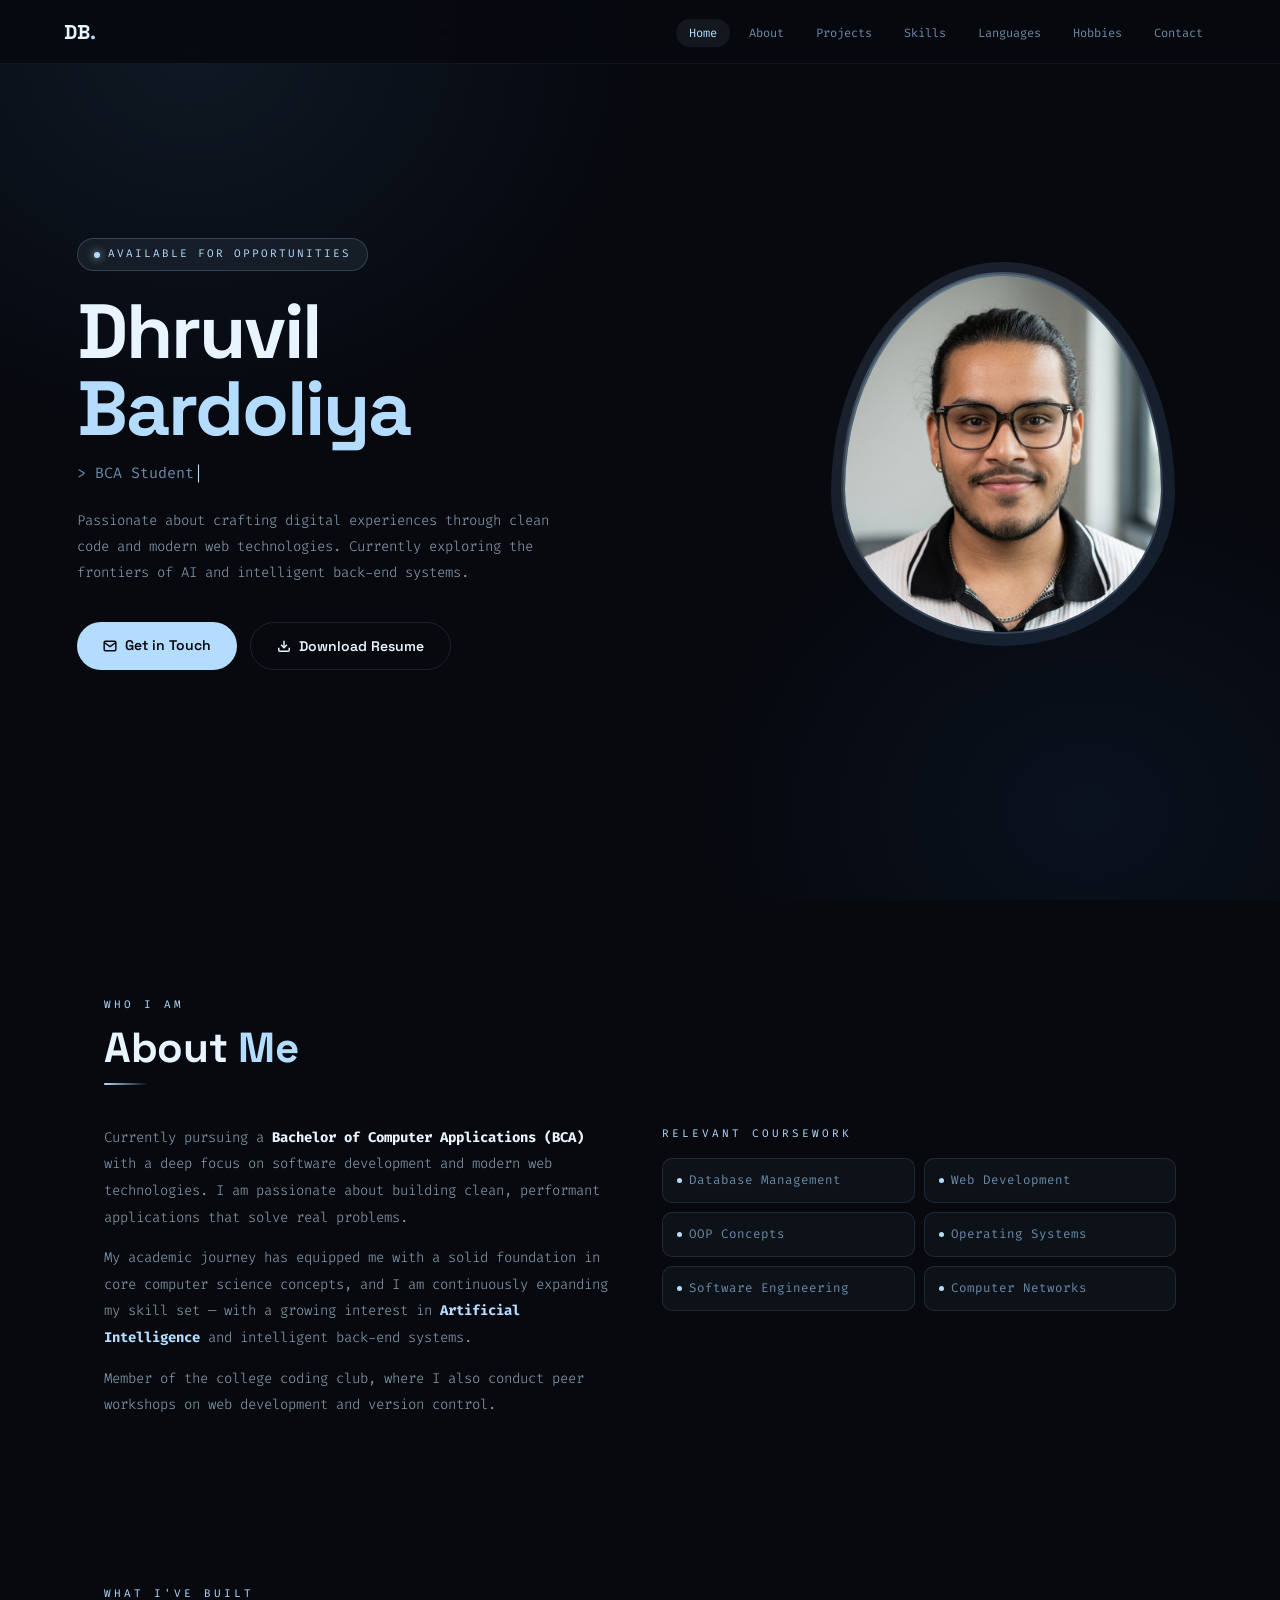
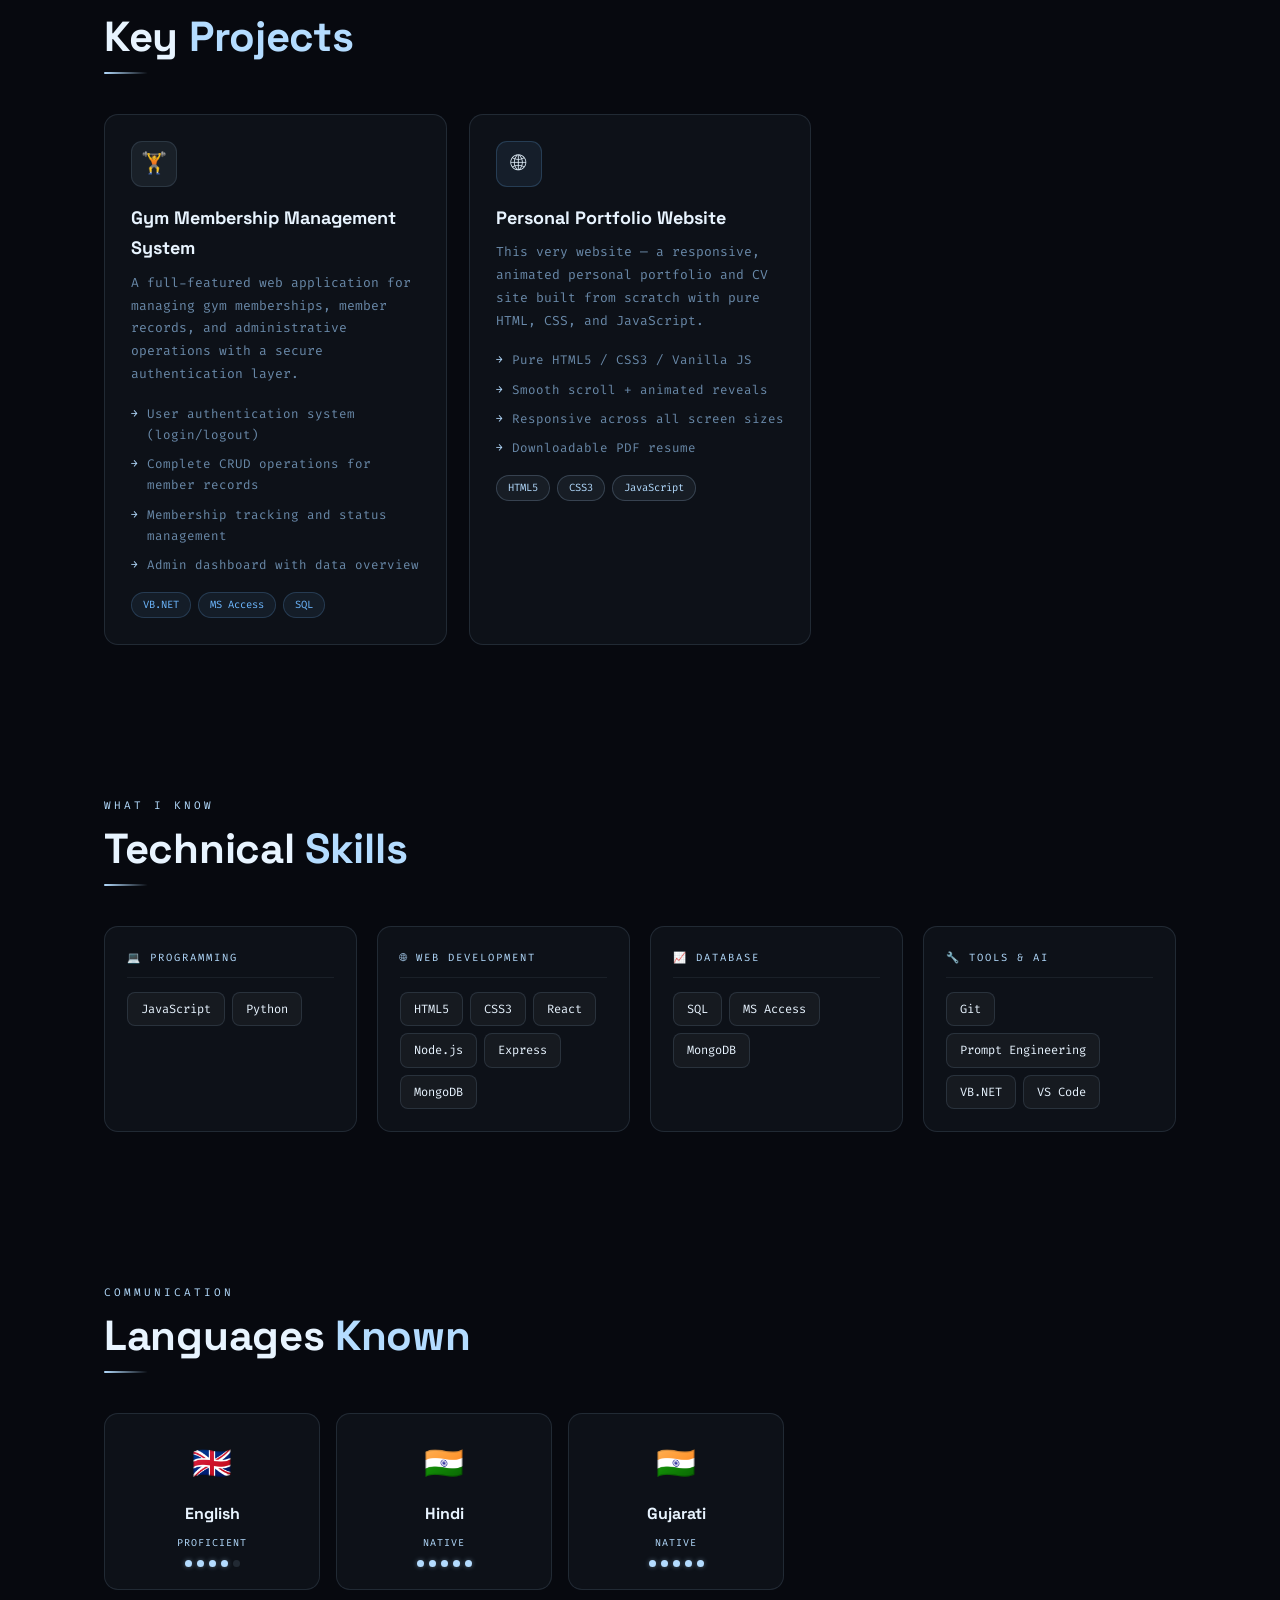
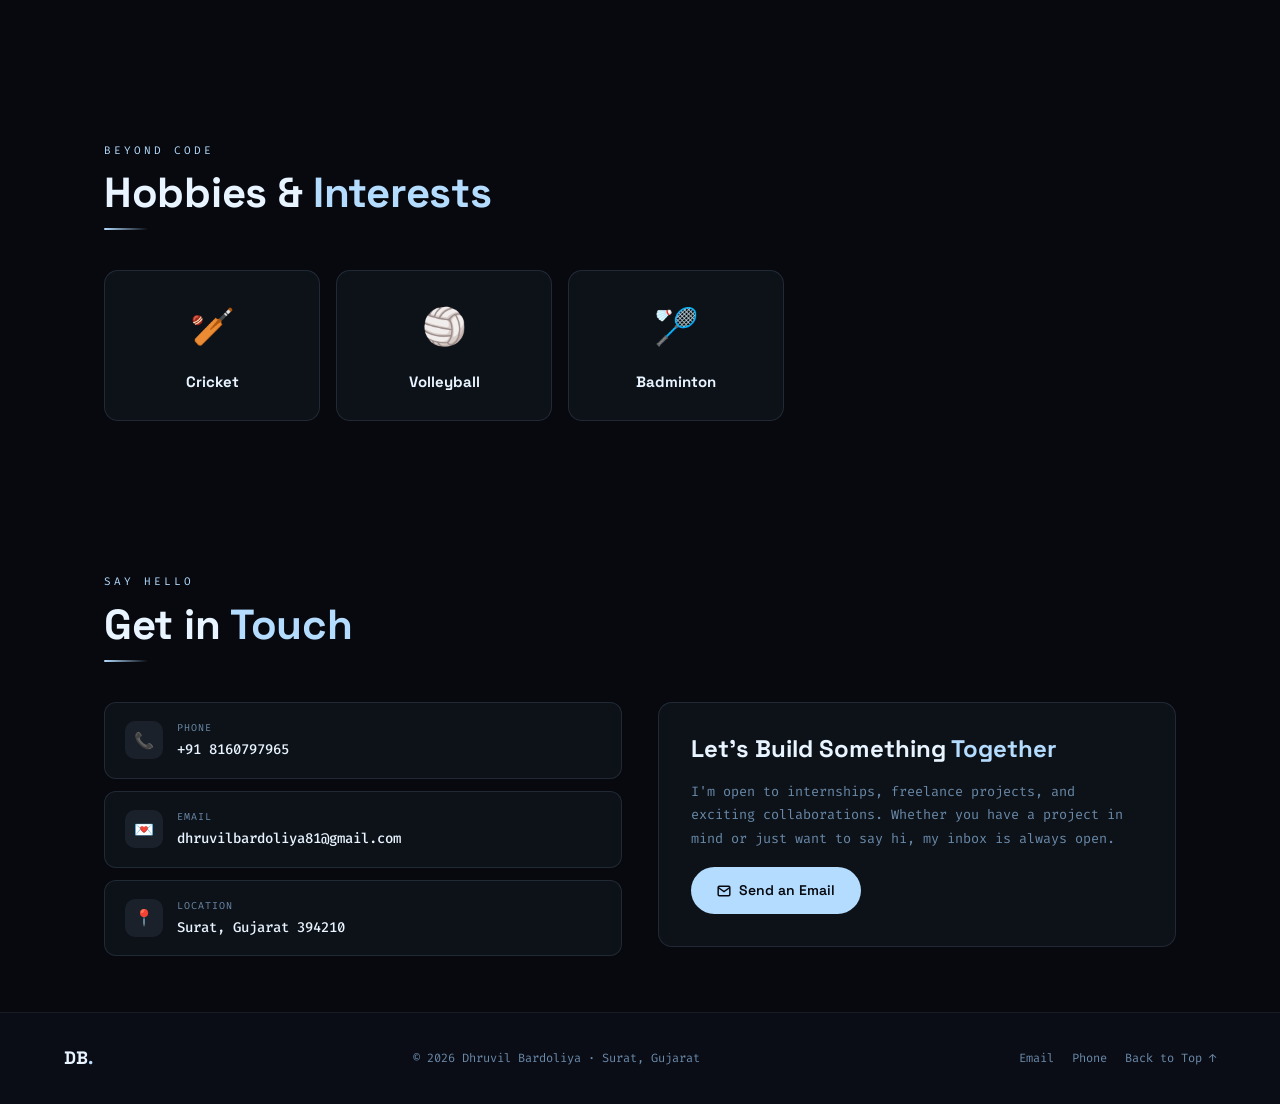
==== commit ffc403cc: "fix: Access to the hamburger tool and download resume" ====
--- a/CV.html
+++ b/CV.html
@@ -1,837 +1,230 @@
-<<<<<<< HEAD
 <!DOCTYPE html>
 <html lang="en">
 <head>
-  <meta charset="UTF-8">
-  <meta name="viewport" content="width=device-width, initial-scale=1.0">
-  <title>Dhruvil Bardoliya — Portfolio & CV</title>
-  <meta name="description" content="Dhruvil Bardoliya — BCA Student, Aspiring Software Developer from Surat, Gujarat.">
-  <link rel="preconnect" href="https://fonts.googleapis.com">
-  <link href="https://fonts.googleapis.com/css2?family=Space+Grotesk:wght@400;500;600;700&family=Fira+Code:wght@300;400;500;600&display=swap" rel="stylesheet">
-  <style>
-
-@import url('https://fonts.googleapis.com/css2?family=Space+Grotesk:wght@400;500;600;700&family=Fira+Code:wght@300;400;500;600&display=swap');
-
-*, *::before, *::after { box-sizing: border-box; margin: 0; padding: 0; }
-
-:root {
-  --bg:        #080c14;
-  --bg2:       #0d1220;
-  --surface:   rgba(255,255,255,0.04);
-  --border:    rgba(255,255,255,0.08);
-  --accent:    #00d4aa;
-  --accent2:   #0096ff;
-  --text:      #e8edf5;
-  --muted:     #8892a4;
-  --heading: 'Space Grotesk', sans-serif;
-  --body:    'Fira Code', monospace;
-  --mono:    'Fira Code', monospace;
-  --radius:    14px;
-  --glow:      0 0 40px rgba(0,212,170,0.15);
-}
-
-html { scroll-behavior: smooth; font-size: 16px; }
-
-body {
-  font-family: var(--body);
-  background: var(--bg);
-  color: var(--text);
-  line-height: 1.7;
-  overflow-x: hidden;
-}
-
-::-webkit-scrollbar { width: 5px; }
-::-webkit-scrollbar-track { background: var(--bg); }
-::-webkit-scrollbar-thumb { background: var(--accent); border-radius: 10px; }
-
-body::before {
-  content: '';
-  position: fixed;
-  inset: 0;
+<meta charset="UTF-8">
+<meta name="viewport" content="width=device-width, initial-scale=1.0">
+<title>Dhruvil Bardoliya — Portfolio & CV</title>
+<meta name="description" content="Dhruvil Bardoliya — BCA Student, Aspiring Software Developer from Surat, Gujarat.">
+<link rel="preconnect" href="https://fonts.googleapis.com">
+<link href="https://fonts.googleapis.com/css2?family=Space+Grotesk:wght@300;400;500;600;700&family=Fira+Code:wght@300;400;500&display=swap" rel="stylesheet">
+<style>
+*,*::before,*::after{box-sizing:border-box;margin:0;padding:0;}
+html{scroll-behavior:smooth;font-size:16px;}
+:root{
+  --bg:#07090f;
+  --bg2:#0b0d16;
+  --accent:#b4dcff;
+  --accent2:#6eb8ff;
+  --accent3:#3a90e8;
+  --text:#e8f4ff;
+  --muted:#6a8aaa;
+  --border:rgba(180,220,255,0.12);
+  --border2:rgba(180,220,255,0.07);
+  --surface:rgba(180,220,255,0.04);
+  --glass:rgba(180,220,255,0.04);
+  --glow:0 0 30px rgba(180,220,255,0.1);
+  --heading:'Space Grotesk',sans-serif;
+  --mono:'Fira Code',monospace;
+  --radius:14px;
+}
+body{
+  font-family:'Fira Code',monospace;
+  background:var(--bg);
+  color:var(--text);
+  line-height:1.7;
+  overflow-x:hidden;
+}
+::-webkit-scrollbar{width:4px;}
+::-webkit-scrollbar-track{background:var(--bg);}
+::-webkit-scrollbar-thumb{background:var(--accent3);border-radius:4px;}
+body::before{
+  content:'';position:fixed;inset:0;pointer-events:none;z-index:0;
   background:
-    radial-gradient(ellipse 60% 50% at 20% 10%, rgba(0,212,170,0.07) 0%, transparent 60%),
-    radial-gradient(ellipse 50% 40% at 80% 80%, rgba(0,150,255,0.06) 0%, transparent 60%);
-  pointer-events: none;
-  z-index: 0;
-}
-
-nav {
-  position: fixed;
-  top: 0; left: 0; right: 0;
-  z-index: 100;
-  padding: 0 5%;
-  height: 64px;
-  display: flex;
-  align-items: center;
-  justify-content: space-between;
-  background: rgba(8,12,20,0.85);
-  backdrop-filter: blur(16px);
-  border-bottom: 1px solid var(--border);
-  transition: background 0.3s;
-}
-
-.nav-logo {
-  font-family: var(--heading);
-  font-size: 20px;
-  font-weight: 800;
-  letter-spacing: -0.3px;
-  color: var(--text);
-}
-
-.nav-logo span { color: var(--accent); }
-
-.nav-links {
-  display: flex;
-  gap: 8px;
-  list-style: none;
-}
-
-.nav-links a {
-  font-size: 13px;
-  font-weight: 500;
-  color: var(--muted);
-  text-decoration: none;
-  padding: 6px 14px;
-  border-radius: 100px;
-  transition: all 0.2s;
-  font-family: var(--mono);
-}
-
-.nav-links a:hover,
-.nav-links a.active {
-  color: var(--accent);
-  background: rgba(0,212,170,0.08);
-}
-
-.hamburger {
-  display: none;
-  flex-direction: column;
-  gap: 5px;
-  cursor: pointer;
-  padding: 4px;
-  position: relative;
-  z-index: 200;
-  -webkit-tap-highlight-color: transparent;
-}
-
-.hamburger span {
-  display: block;
-  width: 22px; height: 2px;
-  background: var(--text);
-  border-radius: 2px;
-  transition: all 0.3s;
-}
-
-section {
-  position: relative;
-  z-index: 1;
-  padding: 100px 5%;
-  max-width: 1200px;
-  margin: 0 auto;
-}
-
-section + section { padding-top: 60px; }
-
-.section-label {
-  font-family: var(--mono);
-  font-size: 11px;
-  letter-spacing: 3px;
-  text-transform: uppercase;
-  color: var(--accent);
-  margin-bottom: 10px;
-}
-
-.section-title {
-  font-family: var(--heading);
-  font-size: clamp(28px, 4vw, 42px);
-  font-weight: 800;
-  line-height: 1.1;
-  letter-spacing: -0.3px;
-  margin-bottom: 48px;
-  color: var(--text);
-}
-
-.section-title span { color: var(--accent); }
-
-.divider {
-  width: 48px; height: 3px;
-  background: linear-gradient(90deg, var(--accent), var(--accent2));
-  border-radius: 4px;
-  margin: 16px 0 48px;
-}
-
-#hero {
-  min-height: 100vh;
-  padding-top: 64px;
-  display: flex;
-  align-items: center;
-  max-width: 100%;
-  padding-left: 8%;
-  padding-right: 8%;
-}
-
-.hero-inner {
-  display: grid;
-  grid-template-columns: 1fr 420px;
-  gap: 80px;
-  align-items: center;
-  width: 100%;
-  max-width: 1200px;
-  margin: 0 auto;
-}
-
-.hero-badge {
-  display: inline-flex;
-  align-items: center;
-  gap: 8px;
-  font-family: var(--mono);
-  font-size: 11px;
-  letter-spacing: 2px;
-  text-transform: uppercase;
-  color: var(--accent);
-  background: rgba(0,212,170,0.08);
-  border: 1px solid rgba(0,212,170,0.2);
-  border-radius: 100px;
-  padding: 6px 16px;
-  margin-bottom: 24px;
-  opacity: 0;
-  animation: fadeUp 0.6s ease 0.1s forwards;
-}
-
-.hero-badge::before {
-  content: '';
-  width: 6px; height: 6px;
-  background: var(--accent);
-  border-radius: 50%;
-  animation: pulse 2s ease infinite;
-}
-
-@keyframes pulse {
-  0%, 100% { opacity: 1; transform: scale(1); }
-  50% { opacity: 0.5; transform: scale(1.3); }
-}
-
-.hero-name {
-  font-family: var(--heading);
-  font-size: clamp(44px, 6vw, 80px);
-  font-weight: 800;
-  line-height: 1.0;
-  letter-spacing: -1.5px;
-  color: var(--text);
-  margin-bottom: 14px;
-  opacity: 0;
-  animation: fadeUp 0.6s ease 0.2s forwards;
-}
-
-.hero-name .accent { color: var(--accent); }
-
-.hero-title {
-  font-size: 16px;
-  font-weight: 500;
-  color: var(--muted);
-  margin-bottom: 24px;
-  font-family: var(--mono);
-  opacity: 0;
-  animation: fadeUp 0.6s ease 0.3s forwards;
-}
-
-.hero-desc {
-  font-size: 15px;
-  font-weight: 300;
-  color: #a0abbf;
-  max-width: 500px;
-  line-height: 1.8;
-  margin-bottom: 40px;
-  opacity: 0;
-  animation: fadeUp 0.6s ease 0.4s forwards;
-}
-
-.hero-btns {
-  display: flex;
-  flex-wrap: wrap;
-  gap: 14px;
-  opacity: 0;
-  animation: fadeUp 0.6s ease 0.5s forwards;
-}
-
-.btn {
-  display: inline-flex;
-  align-items: center;
-  gap: 8px;
-  padding: 12px 26px;
-  border-radius: 100px;
-  font-size: 14px;
-  font-weight: 600;
-  text-decoration: none;
-  transition: all 0.25s;
-  cursor: pointer;
-  border: none;
-}
-
-.btn-primary {
-  background: var(--accent);
-  color: #080c14;
-}
-
-.btn-primary:hover {
-  background: #00f0c0;
-  transform: translateY(-2px);
-  box-shadow: 0 8px 30px rgba(0,212,170,0.3);
-}
-
-.btn-outline {
-  background: transparent;
-  color: var(--text);
-  border: 1px solid var(--border);
-}
-
-.btn-outline:hover {
-  border-color: var(--accent);
-  color: var(--accent);
-  transform: translateY(-2px);
-}
-
-.hero-photo-col {
-  position: relative;
-  display: flex;
-  justify-content: center;
-  opacity: 0;
-  animation: fadeLeft 0.7s ease 0.3s forwards;
-}
-
-.hero-photo-wrap {
-  position: relative;
-  width: 340px; height: 380px;
-}
-
-.hero-photo-wrap::before {
-  content: '';
-  position: absolute;
-  inset: -16px;
-  border-radius: 50% 50% 50% 50% / 60% 60% 40% 40%;
-  background: linear-gradient(135deg, var(--accent), var(--accent2));
-  opacity: 0.15;
-  animation: morphBlob 8s ease-in-out infinite;
-}
-
-.hero-photo-wrap::after {
-  content: '';
-  position: absolute;
-  inset: -2px;
-  border-radius: 50% 50% 50% 50% / 60% 60% 40% 40%;
-  background: linear-gradient(135deg, var(--accent), transparent 60%);
-  opacity: 0.4;
-}
-
-@keyframes morphBlob {
-  0%, 100% { border-radius: 50% 50% 50% 50% / 60% 60% 40% 40%; }
-  33%       { border-radius: 60% 40% 70% 30% / 50% 60% 40% 50%; }
-  66%       { border-radius: 40% 60% 30% 70% / 40% 50% 60% 50%; }
-}
-
-.hero-photo {
-  width: 100%;
-  height: 100%;
-  object-fit: cover;
-  object-position: center top;
-  border-radius: 50% 50% 50% 50% / 60% 60% 40% 40%;
-  position: relative;
-  z-index: 2;
-  display: block;
-  animation: morphBlob 8s ease-in-out infinite;
-  border: 3px solid rgba(0,212,170,0.3);
-}
-
-.hero-float-badge {
-  position: absolute;
-  background: rgba(13,18,32,0.9);
-  border: 1px solid var(--border);
-  backdrop-filter: blur(10px);
-  border-radius: 12px;
-  padding: 10px 16px;
-  font-size: 12px;
-  font-family: var(--mono);
-  white-space: nowrap;
-  z-index: 10;
-}
-
-.hero-float-badge.b1 { bottom: 20px; left: -20px; color: var(--accent); border-color: rgba(0,212,170,0.2); }
-.hero-float-badge.b2 { top: 30px; right: -20px; color: var(--accent2); border-color: rgba(0,150,255,0.2); }
-
-.about-grid {
-  display: grid;
-  grid-template-columns: 1fr 1fr;
-  gap: 40px;
-  align-items: start;
-}
-
-.about-text p {
-  font-size: 15px;
-  font-weight: 300;
-  color: #a0abbf;
-  line-height: 1.9;
-  margin-bottom: 16px;
-}
-
-.coursework-grid {
-  display: grid;
-  grid-template-columns: 1fr 1fr;
-  gap: 10px;
-}
-
-.course-item {
-  background: var(--surface);
-  border: 1px solid var(--border);
-  border-radius: 10px;
-  padding: 12px 16px;
-  font-size: 13px;
-  color: var(--muted);
-  display: flex;
-  align-items: center;
-  gap: 8px;
-  transition: all 0.2s;
-}
-
-.course-item:hover {
-  border-color: rgba(0,212,170,0.3);
-  color: var(--text);
-  background: rgba(0,212,170,0.05);
-}
-
-.course-item .dot {
-  width: 6px; height: 6px;
-  background: var(--accent);
-  border-radius: 50%;
-  flex-shrink: 0;
-}
-
-.projects-grid {
-  display: grid;
-  grid-template-columns: repeat(auto-fill, minmax(320px, 1fr));
-  gap: 24px;
-}
-
-.project-card {
-  background: var(--surface);
-  border: 1px solid var(--border);
-  border-radius: var(--radius);
-  padding: 28px;
-  transition: all 0.3s;
-  position: relative;
-  overflow: hidden;
-}
-
-.project-card::before {
-  content: '';
-  position: absolute;
-  top: 0; left: 0; right: 0;
-  height: 2px;
-  background: linear-gradient(90deg, var(--accent), var(--accent2));
-  transform: scaleX(0);
-  transform-origin: left;
-  transition: transform 0.3s;
-}
-
-.project-card:hover {
-  transform: translateY(-4px);
-  border-color: rgba(0,212,170,0.2);
-  box-shadow: 0 20px 60px rgba(0,0,0,0.3), var(--glow);
-}
-
-.project-card:hover::before { transform: scaleX(1); }
-
-.project-icon {
-  width: 48px; height: 48px;
-  border-radius: 12px;
-  background: rgba(0,212,170,0.1);
-  border: 1px solid rgba(0,212,170,0.2);
-  display: flex; align-items: center; justify-content: center;
-  font-size: 22px;
-  margin-bottom: 18px;
-}
-
-.project-title {
-  font-family: var(--heading);
-  font-size: 20px;
-  font-weight: 700;
-  color: var(--text);
-  margin-bottom: 8px;
-}
-
-.project-desc {
-  font-size: 14px;
-  color: var(--muted);
-  line-height: 1.75;
-  margin-bottom: 20px;
-}
-
-.project-tags {
-  display: flex;
-  flex-wrap: wrap;
-  gap: 8px;
-}
-
-.tag {
-  font-family: var(--mono);
-  font-size: 11px;
-  padding: 4px 12px;
-  border-radius: 100px;
-  background: rgba(0,150,255,0.08);
-  border: 1px solid rgba(0,150,255,0.2);
-  color: var(--accent2);
-}
-
-.project-features {
-  margin: 14px 0;
-  list-style: none;
-}
-
-.project-features li {
-  font-size: 13.5px;
-  color: var(--muted);
-  padding: 5px 0 5px 18px;
-  position: relative;
-}
-
-.project-features li::before {
-  content: '→';
-  position: absolute;
-  left: 0;
-  color: var(--accent);
-  font-family: var(--mono);
-  font-size: 12px;
-}
-
-.skills-categories {
-  display: grid;
-  grid-template-columns: repeat(auto-fill, minmax(260px, 1fr));
-  gap: 24px;
-}
-
-.skill-cat {
-  background: var(--surface);
-  border: 1px solid var(--border);
-  border-radius: var(--radius);
-  padding: 24px;
-  transition: all 0.3s;
-}
-
-.skill-cat:hover {
-  border-color: rgba(0,212,170,0.25);
-  box-shadow: var(--glow);
-}
-
-.skill-cat-title {
-  font-family: var(--mono);
-  font-size: 11px;
-  letter-spacing: 2px;
-  text-transform: uppercase;
-  color: var(--accent);
-  margin-bottom: 16px;
-  padding-bottom: 10px;
-  border-bottom: 1px solid var(--border);
-}
-
-.skill-badges {
-  display: flex;
-  flex-wrap: wrap;
-  gap: 8px;
-}
-
-.skill-badge {
-  font-size: 13px;
-  font-weight: 500;
-  padding: 7px 14px;
-  border-radius: 8px;
-  background: rgba(255,255,255,0.04);
-  border: 1px solid var(--border);
-  color: var(--text);
-  transition: all 0.2s;
-  cursor: default;
-}
-
-.skill-badge:hover {
-  background: rgba(0,212,170,0.1);
-  border-color: rgba(0,212,170,0.3);
-  color: var(--accent);
-  transform: translateY(-2px);
-}
-
-.langs-grid {
-  display: grid;
-  grid-template-columns: repeat(3, 1fr);
-  gap: 20px;
-  max-width: 700px;
-}
-
-.lang-card {
-  background: var(--surface);
-  border: 1px solid var(--border);
-  border-radius: var(--radius);
-  padding: 24px;
-  text-align: center;
-  transition: all 0.3s;
-}
-
-.lang-card:hover {
-  border-color: rgba(0,212,170,0.3);
-  transform: translateY(-4px);
-  box-shadow: var(--glow);
-}
-
-.lang-flag { font-size: 36px; margin-bottom: 10px; }
-
-.lang-name {
-  font-family: var(--heading);
-  font-size: 17px;
-  font-weight: 700;
-  margin-bottom: 8px;
-}
-
-.lang-level {
-  font-family: var(--mono);
-  font-size: 11px;
-  color: var(--accent);
-  letter-spacing: 1px;
-}
-
-.lang-dots {
-  display: flex;
-  justify-content: center;
-  gap: 5px;
-  margin-top: 10px;
-}
-
-.ldot {
-  width: 8px; height: 8px;
-  border-radius: 50%;
-  background: var(--border);
-}
-
-.ldot.filled { background: var(--accent); }
-
-.hobbies-grid {
-  display: grid;
-  grid-template-columns: repeat(3, 1fr);
-  gap: 20px;
-  max-width: 700px;
-}
-
-.hobby-card {
-  background: var(--surface);
-  border: 1px solid var(--border);
-  border-radius: var(--radius);
-  padding: 28px 20px;
-  text-align: center;
-  transition: all 0.3s;
-  cursor: default;
-}
-
-.hobby-card:hover {
-  border-color: rgba(0,212,170,0.3);
-  transform: translateY(-5px) scale(1.02);
-  box-shadow: var(--glow);
-}
-
-.hobby-icon { font-size: 40px; margin-bottom: 12px; display: block; }
-
-.hobby-name {
-  font-family: var(--heading);
-  font-size: 16px;
-  font-weight: 700;
-}
-
-.contact-grid {
-  display: grid;
-  grid-template-columns: 1fr 1fr;
-  gap: 40px;
-  align-items: start;
-}
-
-.contact-info-list { list-style: none; display: flex; flex-direction: column; gap: 16px; }
-
-.contact-info-item {
-  display: flex;
-  align-items: center;
-  gap: 16px;
-  background: var(--surface);
-  border: 1px solid var(--border);
-  border-radius: 12px;
-  padding: 18px 22px;
-  transition: all 0.2s;
-}
-
-.contact-info-item:hover {
-  border-color: rgba(0,212,170,0.3);
-  background: rgba(0,212,170,0.04);
-}
-
-.contact-icon {
-  width: 40px; height: 40px;
-  background: rgba(0,212,170,0.1);
-  border-radius: 10px;
-  display: flex; align-items: center; justify-content: center;
-  font-size: 18px;
-  flex-shrink: 0;
-}
-
-.contact-label { font-size: 11px; font-family: var(--mono); color: var(--muted); text-transform: uppercase; letter-spacing: 1px; }
-.contact-val { font-size: 15px; font-weight: 500; color: var(--text); margin-top: 2px; }
-
-.contact-cta {
-  background: var(--surface);
-  border: 1px solid var(--border);
-  border-radius: var(--radius);
-  padding: 36px;
-  display: flex;
-  flex-direction: column;
-  align-items: flex-start;
-  gap: 20px;
-}
-
-.contact-cta h3 {
-  font-family: var(--heading);
-  font-size: 26px;
-  font-weight: 800;
-  line-height: 1.2;
-}
-
-.contact-cta h3 span { color: var(--accent); }
-.contact-cta p { font-size: 14px; color: var(--muted); line-height: 1.7; }
-
-footer {
-  background: var(--bg2);
-  border-top: 1px solid var(--border);
-  padding: 40px 8%;
-  display: flex;
-  align-items: center;
-  justify-content: space-between;
-  flex-wrap: wrap;
-  gap: 20px;
-  position: relative;
-  z-index: 1;
-}
-
-.footer-logo {
-  font-family: var(--heading);
-  font-size: 18px;
-  font-weight: 800;
-}
-
-.footer-logo span { color: var(--accent); }
-
-.footer-copy {
-  font-size: 13px;
-  color: var(--muted);
-  font-family: var(--mono);
-}
-
-.footer-links { display: flex; gap: 20px; }
-
-.footer-links a {
-  font-size: 13px;
-  color: var(--muted);
-  text-decoration: none;
-  transition: color 0.2s;
-}
-
-.footer-links a:hover { color: var(--accent); }
-
-@keyframes fadeUp {
-  from { opacity: 0; transform: translateY(20px); }
-  to   { opacity: 1; transform: translateY(0); }
-}
-
-@keyframes fadeLeft {
-  from { opacity: 0; transform: translateX(30px); }
-  to   { opacity: 1; transform: translateX(0); }
-}
-
-.reveal {
-  opacity: 0;
-  transform: translateY(24px);
-  transition: opacity 0.6s ease, transform 0.6s ease;
-}
-
-.reveal.visible {
-  opacity: 1;
-  transform: translateY(0);
-}
-
-@media (max-width: 900px) {
-  nav { padding: 0 5%; }
-  .nav-links {
-    position: fixed;
-    top: 64px; left: 0; right: 0;
-    flex-direction: column;
-    background: rgba(8,12,20,0.98);
-    backdrop-filter: blur(20px);
-    -webkit-backdrop-filter: blur(20px);
-    padding: 24px;
-    gap: 6px;
-    display: none;
-    border-bottom: 1px solid var(--border);
-    z-index: 999;
-    box-shadow: 0 10px 40px rgba(0,0,0,0.5);
-  }
-  .nav-links.open { display: flex; }
-  .hamburger { display: flex; }
-  #hero { padding-left: 5%; padding-right: 5%; padding-top: 80px; }
-  .hero-inner { grid-template-columns: 1fr; text-align: center; gap: 36px; }
-  .hero-photo-col { order: -1; width: 100%; }
-  .hero-photo-wrap { width: 200px; height: 225px; margin: 0 auto; }
-  .hero-desc { margin: 0 auto 30px; max-width: 100%; }
-  .hero-name { font-size: clamp(36px, 10vw, 60px); }
-  .hero-btns { justify-content: center; flex-direction: column; align-items: center; }
-  .hero-btns .btn { width: 100%; max-width: 280px; justify-content: center; }
-  .hero-contacts { justify-content: center; }
-  .about-grid { grid-template-columns: 1fr; }
-  .contact-grid { grid-template-columns: 1fr; }
-  .langs-grid { grid-template-columns: repeat(3, 1fr); }
-  .hobbies-grid { grid-template-columns: repeat(3, 1fr); }
-  .skills-categories { grid-template-columns: 1fr; }
-  .projects-grid { grid-template-columns: 1fr; }
-  .section-title { font-size: clamp(24px, 6vw, 36px); }
-  footer { flex-direction: column; align-items: center; text-align: center; gap: 12px; }
-}
-
-@media (max-width: 600px) {
-  section { padding: 70px 5% 30px; }
-  .hero-photo-wrap { width: 160px; height: 180px; }
-  .hero-name { font-size: 36px; letter-spacing: -1px; }
-  .langs-grid { grid-template-columns: repeat(3, 1fr); }
-  .hobbies-grid { grid-template-columns: repeat(3, 1fr); }
-  .coursework-grid { grid-template-columns: 1fr; }
-  .hero-contacts { flex-direction: column; align-items: center; gap: 8px; }
-  .contact-chip { font-size: 11px; padding: 5px 12px; }
-  .skill-tag { font-size: 12px; padding: 6px 12px; }
-  .exp-card { padding: 16px 18px; }
-  footer { flex-direction: column; align-items: center; text-align: center; }
-  .footer-links { flex-wrap: wrap; justify-content: center; }
-}
-
+    radial-gradient(ellipse 700px 600px at 15% 5%,rgba(100,180,255,0.09),transparent 65%),
+    radial-gradient(ellipse 600px 500px at 85% 90%,rgba(60,140,230,0.07),transparent 65%);
+}
+nav{
+  position:fixed;top:0;left:0;right:0;z-index:1000;
+  padding:0 5%;height:64px;
+  display:flex;align-items:center;justify-content:space-between;
+  background:rgba(7,9,15,0.88);
+  backdrop-filter:blur(16px);
+  border-bottom:1px solid var(--border2);
+  transition:background 0.3s;
+}
+.nav-logo{font-family:var(--heading);font-size:20px;font-weight:700;color:var(--text);}
+.nav-logo span{color:var(--accent);}
+.nav-links{display:flex;gap:6px;list-style:none;}
+.nav-links a{font-size:12px;color:var(--muted);text-decoration:none;padding:6px 13px;border-radius:100px;transition:all 0.2s;font-family:var(--mono);}
+.nav-links a:hover,.nav-links a.active{color:var(--accent);background:rgba(180,220,255,0.07);}
+
+.hamburger{display:none;flex-direction:column;gap:5px;cursor:pointer;padding:4px;position:relative;z-index:200;-webkit-tap-highlight-color:transparent;}
+.hamburger span{display:block;width:22px;height:2px;background:var(--text);border-radius:2px;transition:all 0.3s;}
+
+.drawer-overlay{display:none;position:fixed;inset:0;background:rgba(0,0,0,0.7);z-index:2000;backdrop-filter:blur(4px);}
+.drawer-overlay.open{display:block;}
+.drawer{
+  position:fixed;top:0;right:-290px;width:272px;height:100%;
+  background:rgba(10,12,20,0.97);border-left:1px solid var(--border);
+  z-index:2001;padding:28px 22px;
+  transition:right 0.35s cubic-bezier(0.16,1,0.3,1);
+  display:flex;flex-direction:column;gap:4px;backdrop-filter:blur(20px);
+}
+.drawer.open{right:0;}
+.drawer-top{display:flex;align-items:center;justify-content:space-between;margin-bottom:28px;padding-bottom:16px;border-bottom:1px solid var(--border2);}
+.drawer-logo{font-family:var(--heading);font-size:20px;font-weight:700;color:var(--text);}
+.drawer-logo span{color:var(--accent);}
+.drawer-close{background:rgba(180,220,255,0.06);border:1px solid var(--border);color:var(--text);width:32px;height:32px;border-radius:8px;font-size:16px;cursor:pointer;display:flex;align-items:center;justify-content:center;transition:all 0.2s;}
+.drawer-close:hover{border-color:var(--accent);color:var(--accent);}
+.drawer a{color:var(--muted);text-decoration:none;font-family:var(--heading);font-size:16px;font-weight:600;padding:13px 14px;border-radius:10px;transition:all 0.2s;display:flex;align-items:center;gap:10px;}
+.drawer a:hover{color:var(--accent);background:rgba(180,220,255,0.06);padding-left:18px;}
+
+section{position:relative;z-index:1;padding:96px 5% 56px;max-width:1200px;margin:0 auto;}
+.section-label{font-family:var(--mono);font-size:11px;letter-spacing:3px;text-transform:uppercase;color:var(--accent);margin-bottom:10px;}
+.section-title{font-family:var(--heading);font-size:clamp(28px,4vw,42px);font-weight:700;line-height:1.1;letter-spacing:-0.3px;margin-bottom:12px;color:var(--text);}
+.section-title span{color:var(--accent);}
+.divider{width:44px;height:2px;background:linear-gradient(90deg,var(--accent),transparent);border-radius:4px;margin:10px 0 40px;}
+
+#hero{min-height:100vh;padding-top:64px;display:flex;align-items:center;max-width:100%;padding-left:6%;padding-right:6%;}
+.hero-inner{display:grid;grid-template-columns:1fr 400px;gap:72px;align-items:center;width:100%;max-width:1200px;margin:0 auto;}
+.hero-badge{display:inline-flex;align-items:center;gap:8px;font-family:var(--mono);font-size:11px;letter-spacing:2px;text-transform:uppercase;color:var(--accent);background:rgba(180,220,255,0.07);border:1px solid rgba(180,220,255,0.2);border-radius:100px;padding:6px 16px;margin-bottom:22px;opacity:0;animation:fadeUp 0.6s ease 0.1s forwards;}
+.hero-badge::before{content:'';width:6px;height:6px;background:var(--accent);border-radius:50%;box-shadow:0 0 8px var(--accent);animation:badgePulse 2s ease infinite;}
+@keyframes badgePulse{0%,100%{box-shadow:0 0 0 0 rgba(180,220,255,0.4);}50%{box-shadow:0 0 0 6px rgba(180,220,255,0);}}
+.hero-name{font-family:var(--heading);font-size:clamp(44px,6vw,80px);font-weight:700;line-height:1.0;letter-spacing:-2px;color:var(--text);margin-bottom:14px;opacity:0;animation:fadeUp 0.6s ease 0.2s forwards;}
+.hero-name .accent{color:var(--accent);}
+.hero-title{font-size:15px;color:var(--muted);margin-bottom:22px;font-family:var(--mono);opacity:0;animation:fadeUp 0.6s ease 0.3s forwards;}
+.hero-desc{font-size:14px;font-weight:300;color:rgba(200,230,255,0.65);max-width:480px;line-height:1.85;margin-bottom:36px;opacity:0;animation:fadeUp 0.6s ease 0.4s forwards;}
+.hero-btns{display:flex;flex-wrap:wrap;gap:13px;opacity:0;animation:fadeUp 0.6s ease 0.5s forwards;}
+.btn{display:inline-flex;align-items:center;justify-content:center;gap:8px;padding:12px 26px;border-radius:100px;font-size:14px;font-weight:600;text-decoration:none;transition:all 0.25s;cursor:pointer;border:none;font-family:var(--heading);}
+.btn-primary{background:var(--accent);color:var(--bg);}
+.btn-primary:hover{background:#c8e8ff;transform:translateY(-2px);box-shadow:0 8px 28px rgba(180,220,255,0.25);}
+.btn-outline{background:transparent;color:var(--text);border:1px solid var(--border);}
+.btn-outline:hover{border-color:var(--accent);color:var(--accent);transform:translateY(-2px);}
+
+.hero-photo-col{position:relative;display:flex;justify-content:center;align-items:center;opacity:0;animation:fadeLeft 0.7s ease 0.3s forwards;}
+.hero-photo-wrap{position:relative;width:320px;height:360px;}
+.hero-photo-wrap::before{content:'';position:absolute;inset:-12px;border-radius:50% 50% 50% 50%/60% 60% 40% 40%;background:linear-gradient(135deg,var(--accent),var(--accent2));opacity:0.12;animation:morphBlob 8s ease-in-out infinite;z-index:0;}
+.hero-photo-wrap::after{content:'';position:absolute;inset:-2px;border-radius:50% 50% 50% 50%/60% 60% 40% 40%;background:linear-gradient(145deg,rgba(180,220,255,0.4) 0%,transparent 55%);animation:morphBlob 8s ease-in-out infinite;z-index:1;}
+.hero-photo{width:100%;height:100%;object-fit:cover;object-position:center top;border-radius:50% 50% 50% 50%/60% 60% 40% 40%;position:relative;z-index:2;display:block;animation:morphBlob 8s ease-in-out infinite;border:2px solid rgba(180,220,255,0.2);}
+@keyframes morphBlob{0%,100%{border-radius:50% 50% 50% 50%/60% 60% 40% 40%;}33%{border-radius:60% 40% 70% 30%/50% 60% 40% 50%;}66%{border-radius:40% 60% 30% 70%/40% 50% 60% 50%;}}
+@keyframes fadeUp{from{opacity:0;transform:translateY(20px);}to{opacity:1;transform:translateY(0);}}
+@keyframes fadeLeft{from{opacity:0;transform:translateX(30px);}to{opacity:1;transform:translateX(0);}}
+.reveal{opacity:0;transform:translateY(20px);transition:opacity 0.55s ease,transform 0.55s ease;}
+.reveal.visible{opacity:1;transform:translateY(0);}
+
+.about-grid{display:grid;grid-template-columns:1fr 1fr;gap:44px;align-items:start;}
+.about-text p{font-size:14px;font-weight:300;color:rgba(200,230,255,0.65);line-height:1.9;margin-bottom:14px;}
+.coursework-grid{display:grid;grid-template-columns:1fr 1fr;gap:9px;}
+.course-item{background:var(--surface);border:1px solid var(--border);border-radius:10px;padding:11px 14px;font-size:12.5px;color:var(--muted);display:flex;align-items:center;gap:7px;transition:all 0.2s;}
+.course-item:hover{border-color:rgba(180,220,255,0.28);color:var(--text);background:rgba(180,220,255,0.07);}
+.course-item .dot{width:5px;height:5px;background:var(--accent);border-radius:50%;flex-shrink:0;}
+
+.projects-grid{display:grid;grid-template-columns:repeat(auto-fill,minmax(300px,1fr));gap:22px;}
+.project-card{background:var(--surface);border:1px solid var(--border);border-radius:var(--radius);padding:26px;transition:all 0.3s;position:relative;overflow:hidden;}
+.project-card::before{content:'';position:absolute;top:0;left:0;right:0;height:2px;background:linear-gradient(90deg,var(--accent),var(--accent2));transform:scaleX(0);transform-origin:left;transition:transform 0.35s cubic-bezier(0.16,1,0.3,1);}
+.project-card:hover{transform:translateY(-4px);border-color:rgba(180,220,255,0.22);box-shadow:0 16px 48px rgba(0,0,0,0.3),var(--glow);}
+.project-card:hover::before{transform:scaleX(1);}
+.project-icon{width:46px;height:46px;border-radius:11px;background:rgba(180,220,255,0.07);border:1px solid var(--border);display:flex;align-items:center;justify-content:center;font-size:21px;margin-bottom:16px;transition:transform 0.3s;}
+.project-card:hover .project-icon{transform:scale(1.1) rotate(-5deg);}
+.project-title{font-family:var(--heading);font-size:18px;font-weight:700;color:var(--text);margin-bottom:8px;}
+.project-desc{font-size:13px;color:var(--muted);line-height:1.75;margin-bottom:14px;}
+.project-tags{display:flex;flex-wrap:wrap;gap:7px;}
+.tag{font-family:var(--mono);font-size:10.5px;padding:3px 11px;border-radius:100px;background:rgba(110,184,255,0.07);border:1px solid rgba(110,184,255,0.2);color:var(--accent2);transition:all 0.2s;}
+.project-features{margin:12px 0;list-style:none;}
+.project-features li{font-size:12.5px;color:var(--muted);padding:4px 0 4px 16px;position:relative;transition:color 0.2s;}
+.project-features li::before{content:'→';position:absolute;left:0;top:5px;color:var(--accent);font-family:var(--mono);font-size:11px;}
+.project-card:hover .project-features li{color:rgba(200,230,255,0.7);}
+
+.skills-categories{display:grid;grid-template-columns:repeat(auto-fill,minmax(250px,1fr));gap:20px;}
+.skill-cat{background:var(--surface);border:1px solid var(--border);border-radius:var(--radius);padding:22px;transition:all 0.3s;}
+.skill-cat:hover{border-color:rgba(180,220,255,0.25);box-shadow:var(--glow);}
+.skill-cat-title{font-family:var(--mono);font-size:10.5px;letter-spacing:2px;text-transform:uppercase;color:var(--accent);margin-bottom:14px;padding-bottom:10px;border-bottom:1px solid var(--border2);}
+.skill-badges{display:flex;flex-wrap:wrap;gap:7px;}
+.skill-badge{font-size:12px;padding:6px 13px;border-radius:8px;background:rgba(255,255,255,0.04);border:1px solid var(--border);color:var(--text);transition:all 0.2s;cursor:default;}
+.skill-badge:hover{background:rgba(180,220,255,0.1);border-color:rgba(180,220,255,0.3);color:var(--accent);transform:translateY(-2px);}
+
+.langs-grid{display:grid;grid-template-columns:repeat(3,1fr);gap:16px;max-width:680px;}
+.lang-card{background:var(--surface);border:1px solid var(--border);border-radius:var(--radius);padding:22px;text-align:center;transition:all 0.3s;}
+.lang-card:hover{border-color:rgba(180,220,255,0.3);transform:translateY(-4px);box-shadow:var(--glow);}
+.lang-flag{font-size:32px;margin-bottom:10px;display:block;transition:transform 0.3s;}
+.lang-card:hover .lang-flag{transform:scale(1.15);}
+.lang-name{font-family:var(--heading);font-size:16px;font-weight:700;margin-bottom:6px;}
+.lang-level{font-family:var(--mono);font-size:10px;color:var(--accent);letter-spacing:1px;text-transform:uppercase;}
+.lang-dots{display:flex;justify-content:center;gap:5px;margin-top:9px;}
+.ldot{width:7px;height:7px;border-radius:50%;background:var(--border);}
+.ldot.filled{background:var(--accent);box-shadow:0 0 5px rgba(180,220,255,0.4);}
+
+.hobbies-grid{display:grid;grid-template-columns:repeat(3,1fr);gap:16px;max-width:680px;}
+.hobby-card{background:var(--surface);border:1px solid var(--border);border-radius:var(--radius);padding:26px 16px;text-align:center;transition:all 0.3s;cursor:default;}
+.hobby-card:hover{border-color:rgba(180,220,255,0.3);transform:translateY(-5px) scale(1.02);box-shadow:var(--glow);}
+.hobby-icon{font-size:36px;margin-bottom:10px;display:block;transition:transform 0.3s;}
+.hobby-card:hover .hobby-icon{transform:scale(1.15) rotate(-5deg);}
+.hobby-name{font-family:var(--heading);font-size:15px;font-weight:700;}
+
+.contact-grid{display:grid;grid-template-columns:1fr 1fr;gap:36px;align-items:start;}
+.contact-info-list{list-style:none;display:flex;flex-direction:column;gap:12px;}
+.contact-info-item{display:flex;align-items:center;gap:14px;background:var(--surface);border:1px solid var(--border);border-radius:12px;padding:16px 20px;transition:all 0.25s;}
+.contact-info-item:hover{border-color:rgba(180,220,255,0.28);transform:translateX(4px);}
+.contact-icon{width:38px;height:38px;background:rgba(180,220,255,0.08);border-radius:10px;display:flex;align-items:center;justify-content:center;font-size:16px;flex-shrink:0;transition:transform 0.3s;}
+.contact-info-item:hover .contact-icon{transform:scale(1.1) rotate(-8deg);}
+.contact-label{font-size:10px;font-family:var(--mono);color:var(--muted);text-transform:uppercase;letter-spacing:1px;}
+.contact-val{font-size:14px;font-weight:500;color:var(--text);margin-top:2px;word-break:break-all;}
+.contact-cta{background:var(--surface);border:1px solid var(--border);border-radius:var(--radius);padding:32px;display:flex;flex-direction:column;align-items:flex-start;gap:16px;}
+.contact-cta h3{font-family:var(--heading);font-size:24px;font-weight:700;line-height:1.2;}
+.contact-cta h3 span{color:var(--accent);}
+.contact-cta p{font-size:13.5px;color:var(--muted);line-height:1.75;}
+
+footer{background:var(--bg2);border-top:1px solid var(--border2);padding:30px 5%;display:flex;align-items:center;justify-content:space-between;flex-wrap:wrap;gap:14px;position:relative;z-index:1;}
+.footer-logo{font-family:var(--heading);font-size:18px;font-weight:700;}
+.footer-logo span{color:var(--accent);}
+.footer-copy{font-size:12px;color:var(--muted);font-family:var(--mono);}
+.footer-links{display:flex;gap:18px;flex-wrap:wrap;}
+.footer-links a{font-size:12px;color:var(--muted);text-decoration:none;transition:color 0.2s;}
+.footer-links a:hover{color:var(--accent);}
+
+@media(max-width:900px){
+  nav{padding:0 4%;}
+  .nav-links{display:none;}
+  .hamburger{display:flex;}
+  #hero{padding:64px 4% 0;}
+  .hero-inner{grid-template-columns:1fr;text-align:center;gap:32px;}
+  .hero-photo-col{order:-1;width:100%;}
+  .hero-photo-wrap{width:200px;height:224px;margin:0 auto;}
+  .hero-desc{margin:0 auto 30px;max-width:100%;}
+  .hero-btns{justify-content:center;flex-direction:column;align-items:center;}
+  .hero-btns .btn{width:100%;max-width:280px;justify-content:center;}
+  .about-grid{grid-template-columns:1fr;}
+  .contact-grid{grid-template-columns:1fr;}
+  .langs-grid{grid-template-columns:repeat(3,1fr);max-width:100%;}
+  .hobbies-grid{grid-template-columns:repeat(3,1fr);max-width:100%;}
+  .skills-categories{grid-template-columns:1fr;}
+  .projects-grid{grid-template-columns:1fr;}
+  footer{flex-direction:column;align-items:center;text-align:center;}
+}
+@media(max-width:540px){
+  section{padding:68px 4% 40px;}
+  .hero-photo-wrap{width:164px;height:184px;}
+  .hero-name{font-size:40px;letter-spacing:-1.5px;}
+  .coursework-grid{grid-template-columns:1fr;}
+  .lang-card,.hobby-card{padding:14px 8px;}
+  .lang-flag{font-size:26px;}
+  .lang-name{font-size:13px;}
+  .footer-links{justify-content:center;}
+}
 </style>
-  <script>
-    function getEmail() {
-      return 'dhruvilbardoliya81' + '@' + 'gmail' + '.' + 'com';
-    }
-    function openEmail() {
-      window.location.href = 'mai' + 'lto:' + getEmail();
-      return false;
-    }
-    window.addEventListener('DOMContentLoaded', function() {
-      document.querySelectorAll('.cv-email').forEach(function(el) {
-        el.textContent = getEmail();
-        el.style.color = 'inherit';
-      });
-    });
-  </script>
+<script>
+function getEmail(){return 'dhruvilbardoliya81'+'@'+'gmail'+'.'+'com';}
+function openEmail(){window.location.href='mai'+'lto:'+getEmail();return false;}
+window.addEventListener('DOMContentLoaded',function(){
+  document.querySelectorAll('.cv-email').forEach(function(el){el.textContent=getEmail();});
+});
+</script>
 </head>
 <body>
 
-<nav>
+<nav id="nav">
   <div class="nav-logo">DB<span>.</span></div>
-  <ul class="nav-links">
+  <ul class="nav-links" id="navMenu">
     <li><a href="#hero">Home</a></li>
     <li><a href="#about">About</a></li>
     <li><a href="#projects">Projects</a></li>
@@ -840,35 +233,47 @@
     <li><a href="#hobbies">Hobbies</a></li>
     <li><a href="#contact">Contact</a></li>
   </ul>
-  <div class="hamburger">
+  <button class="hamburger" id="hamburger" style="background:none;border:none;" onclick="openDrawer()">
     <span></span><span></span><span></span>
-  </div>
+  </button>
 </nav>
+
+<div class="drawer-overlay" id="drawerOverlay" onclick="closeDrawer()"></div>
+<div class="drawer" id="drawer">
+  <div class="drawer-top">
+    <div class="drawer-logo">DB<span>.</span></div>
+    <button class="drawer-close" onclick="closeDrawer()">&#x2715;</button>
+  </div>
+  <a href="#hero"      onclick="closeDrawer()">&#127968; Home</a>
+  <a href="#about"     onclick="closeDrawer()">&#128100; About</a>
+  <a href="#projects"  onclick="closeDrawer()">&#128187; Projects</a>
+  <a href="#skills"    onclick="closeDrawer()">&#9881; Skills</a>
+  <a href="#languages" onclick="closeDrawer()">&#127760; Languages</a>
+  <a href="#hobbies"   onclick="closeDrawer()">&#127951; Hobbies</a>
+  <a href="#contact"   onclick="closeDrawer()">&#128140; Contact</a>
+</div>
 
 <section id="hero">
   <div class="hero-inner">
     <div class="hero-text-col">
       <div class="hero-badge">Available for Opportunities</div>
       <h1 class="hero-name">Dhruvil<br><span class="accent">Bardoliya</span></h1>
-      <p class="hero-title">&gt; <span id="typed-title">BCA Student</span><span style="color:var(--accent);animation:pulse 1s ease infinite;">|</span></p>
-      <p class="hero-desc">
-        Passionate about crafting digital experiences through clean code and modern web technologies.
-        Currently exploring the frontiers of AI and intelligent back-end systems.
-      </p>
+      <p class="hero-title">&gt; <span id="typed-title">BCA Student</span><span style="color:var(--accent)">|</span></p>
+      <p class="hero-desc">Passionate about crafting digital experiences through clean code and modern web technologies. Currently exploring the frontiers of AI and intelligent back-end systems.</p>
       <div class="hero-btns">
         <a href="#contact" class="btn btn-primary">
-          <svg width="15" height="15" fill="none" stroke="currentColor" stroke-width="2.5" viewBox="0 0 24 24"><path d="M4 4h16c1.1 0 2 .9 2 2v12c0 1.1-.9 2-2 2H4c-1.1 0-2-.9-2-2V6c0-1.1.9-2 2-2z"/><polyline points="22,6 12,13 2,6"/></svg>
+          <svg width="14" height="14" fill="none" stroke="currentColor" stroke-width="2.5" viewBox="0 0 24 24"><path d="M4 4h16c1.1 0 2 .9 2 2v12c0 1.1-.9 2-2 2H4c-1.1 0-2-.9-2-2V6c0-1.1.9-2 2-2z"/><polyline points="22,6 12,13 2,6"/></svg>
           Get in Touch
         </a>
         <button class="btn btn-outline" id="download-btn">
-          <svg width="15" height="15" fill="none" stroke="currentColor" stroke-width="2.5" viewBox="0 0 24 24"><path d="M21 15v4a2 2 0 01-2 2H5a2 2 0 01-2-2v-4"/><polyline points="7,10 12,15 17,10"/><line x1="12" y1="15" x2="12" y2="3"/></svg>
+          <svg width="14" height="14" fill="none" stroke="currentColor" stroke-width="2.5" viewBox="0 0 24 24"><path d="M21 15v4a2 2 0 01-2 2H5a2 2 0 01-2-2v-4"/><polyline points="7,10 12,15 17,10"/><line x1="12" y1="15" x2="12" y2="3"/></svg>
           Download Resume
         </button>
       </div>
     </div>
     <div class="hero-photo-col">
-      <div class="hero-photo-wrap" style="background: rgba(0,212,170,0.05);">
-        <img class="hero-photo" loading="eager" decoding="async" src="[data-uri]
+      <div class="hero-photo-wrap">
+        <img class="hero-photo" src="[data-uri]